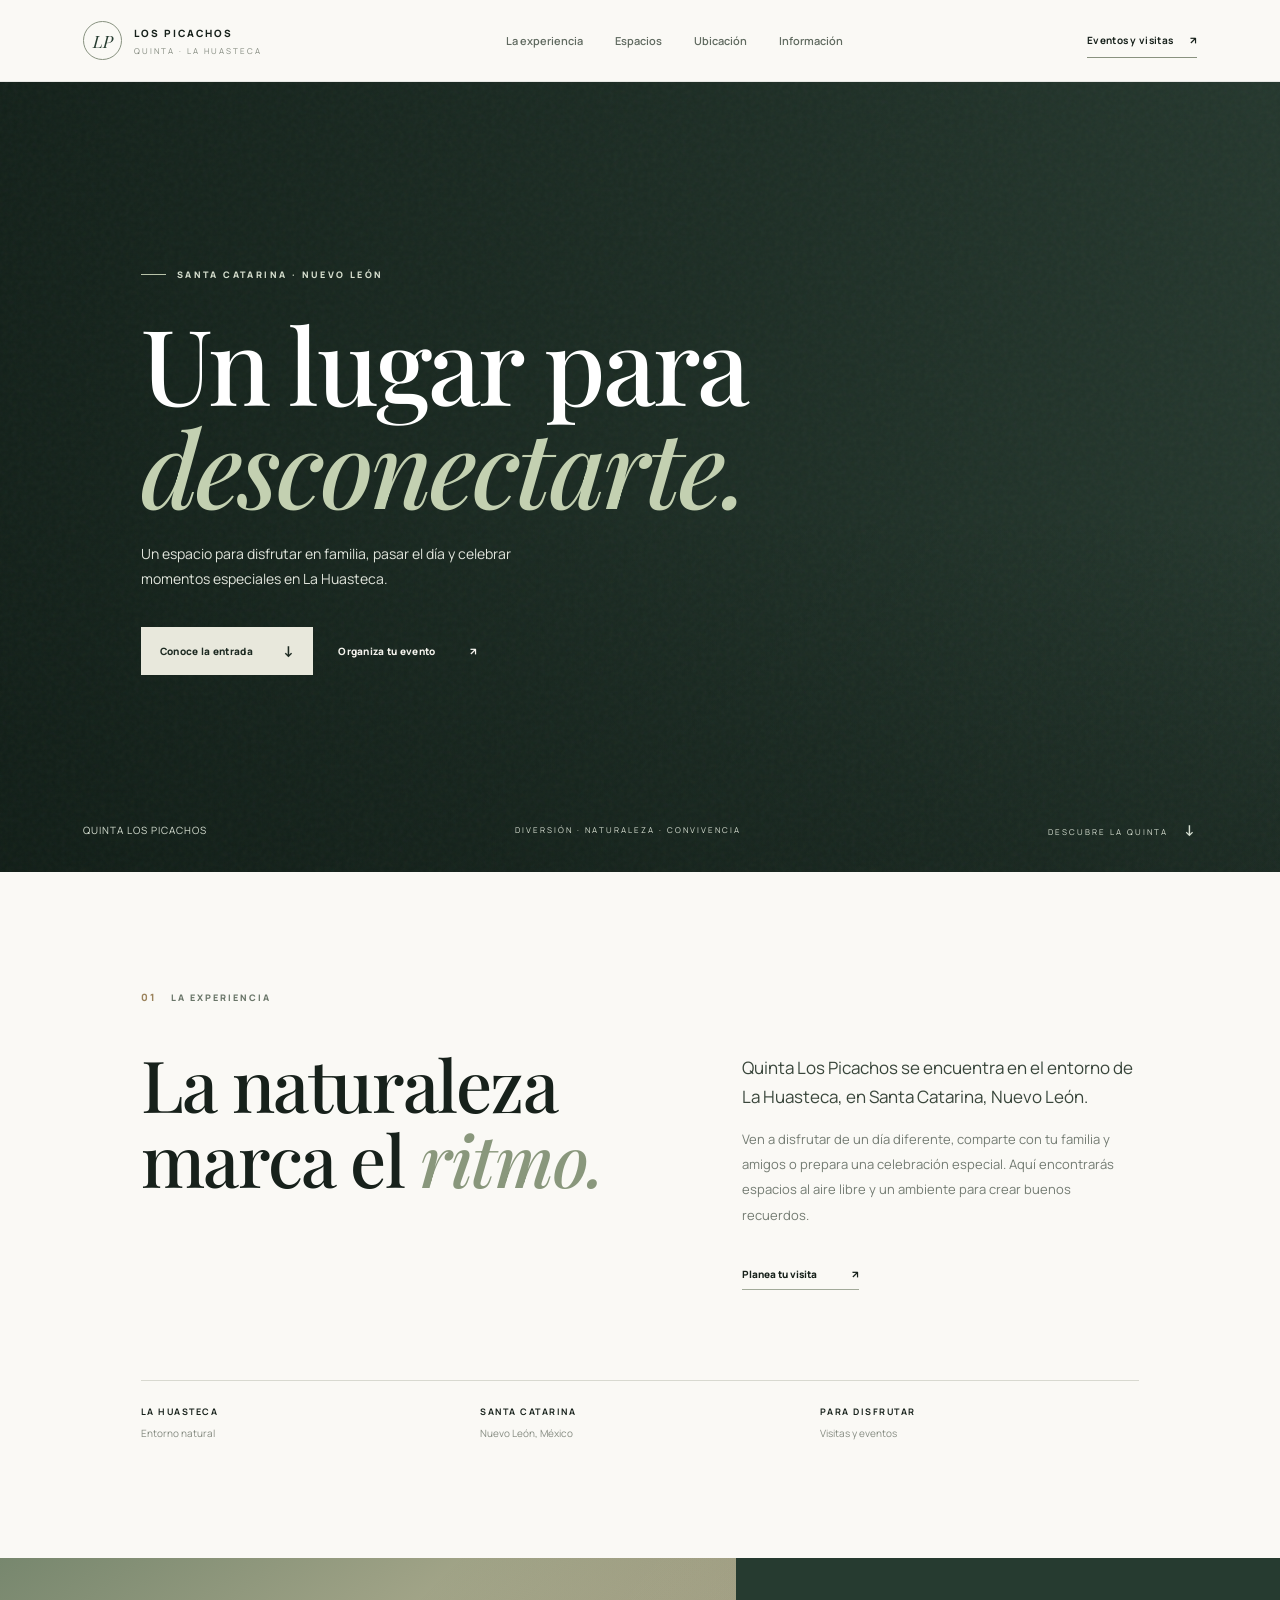
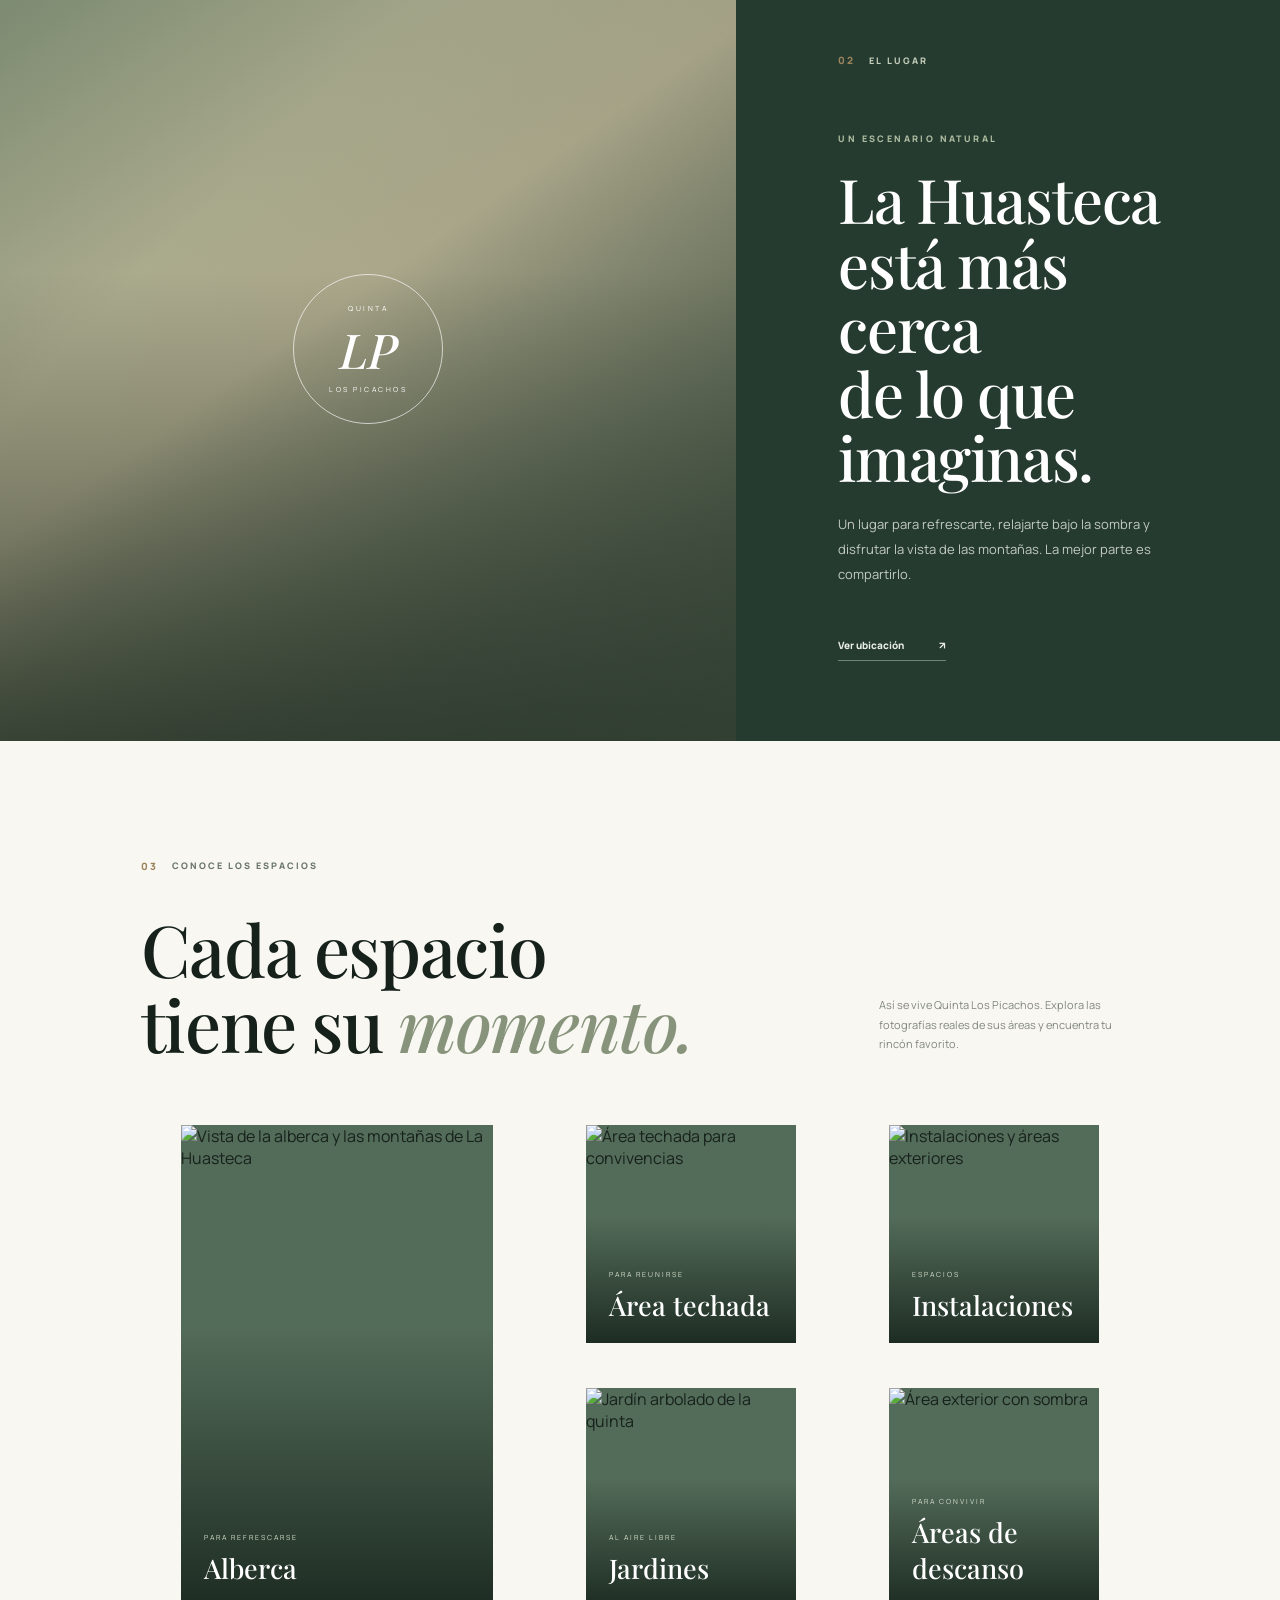
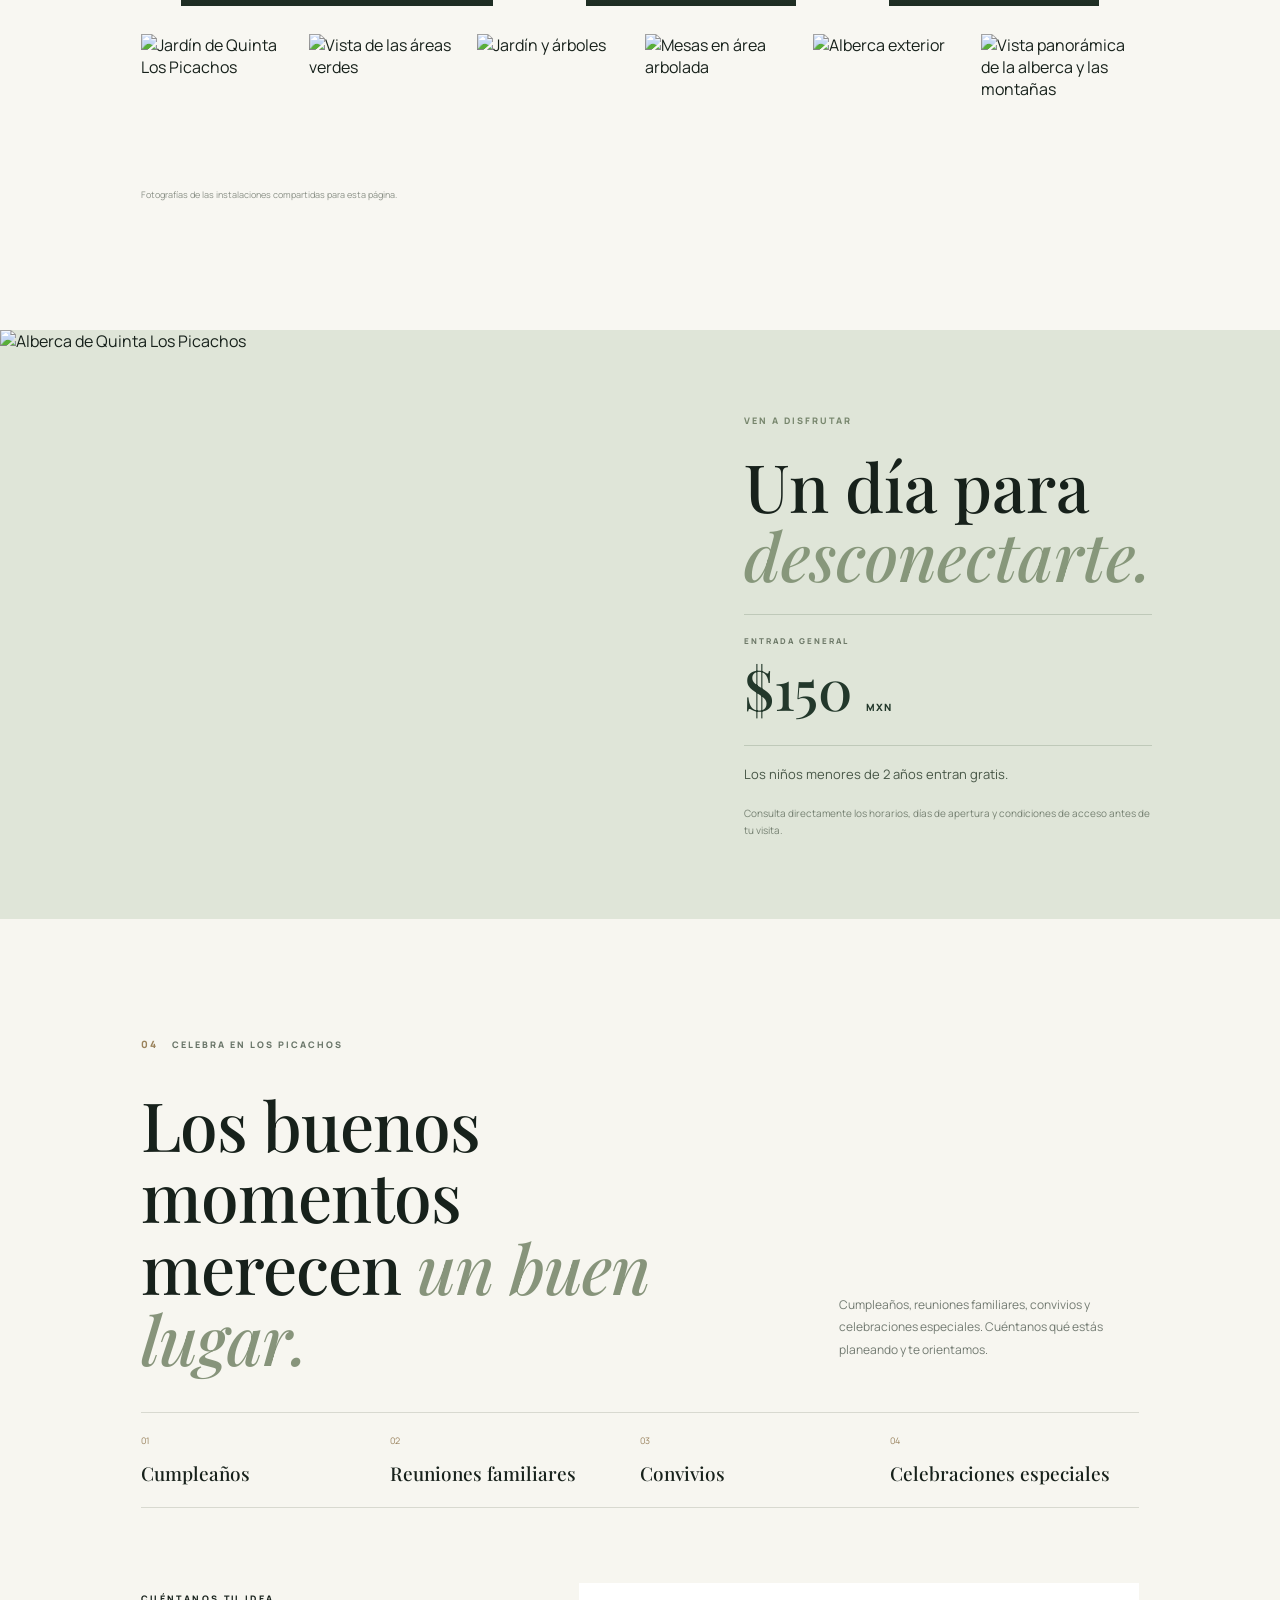
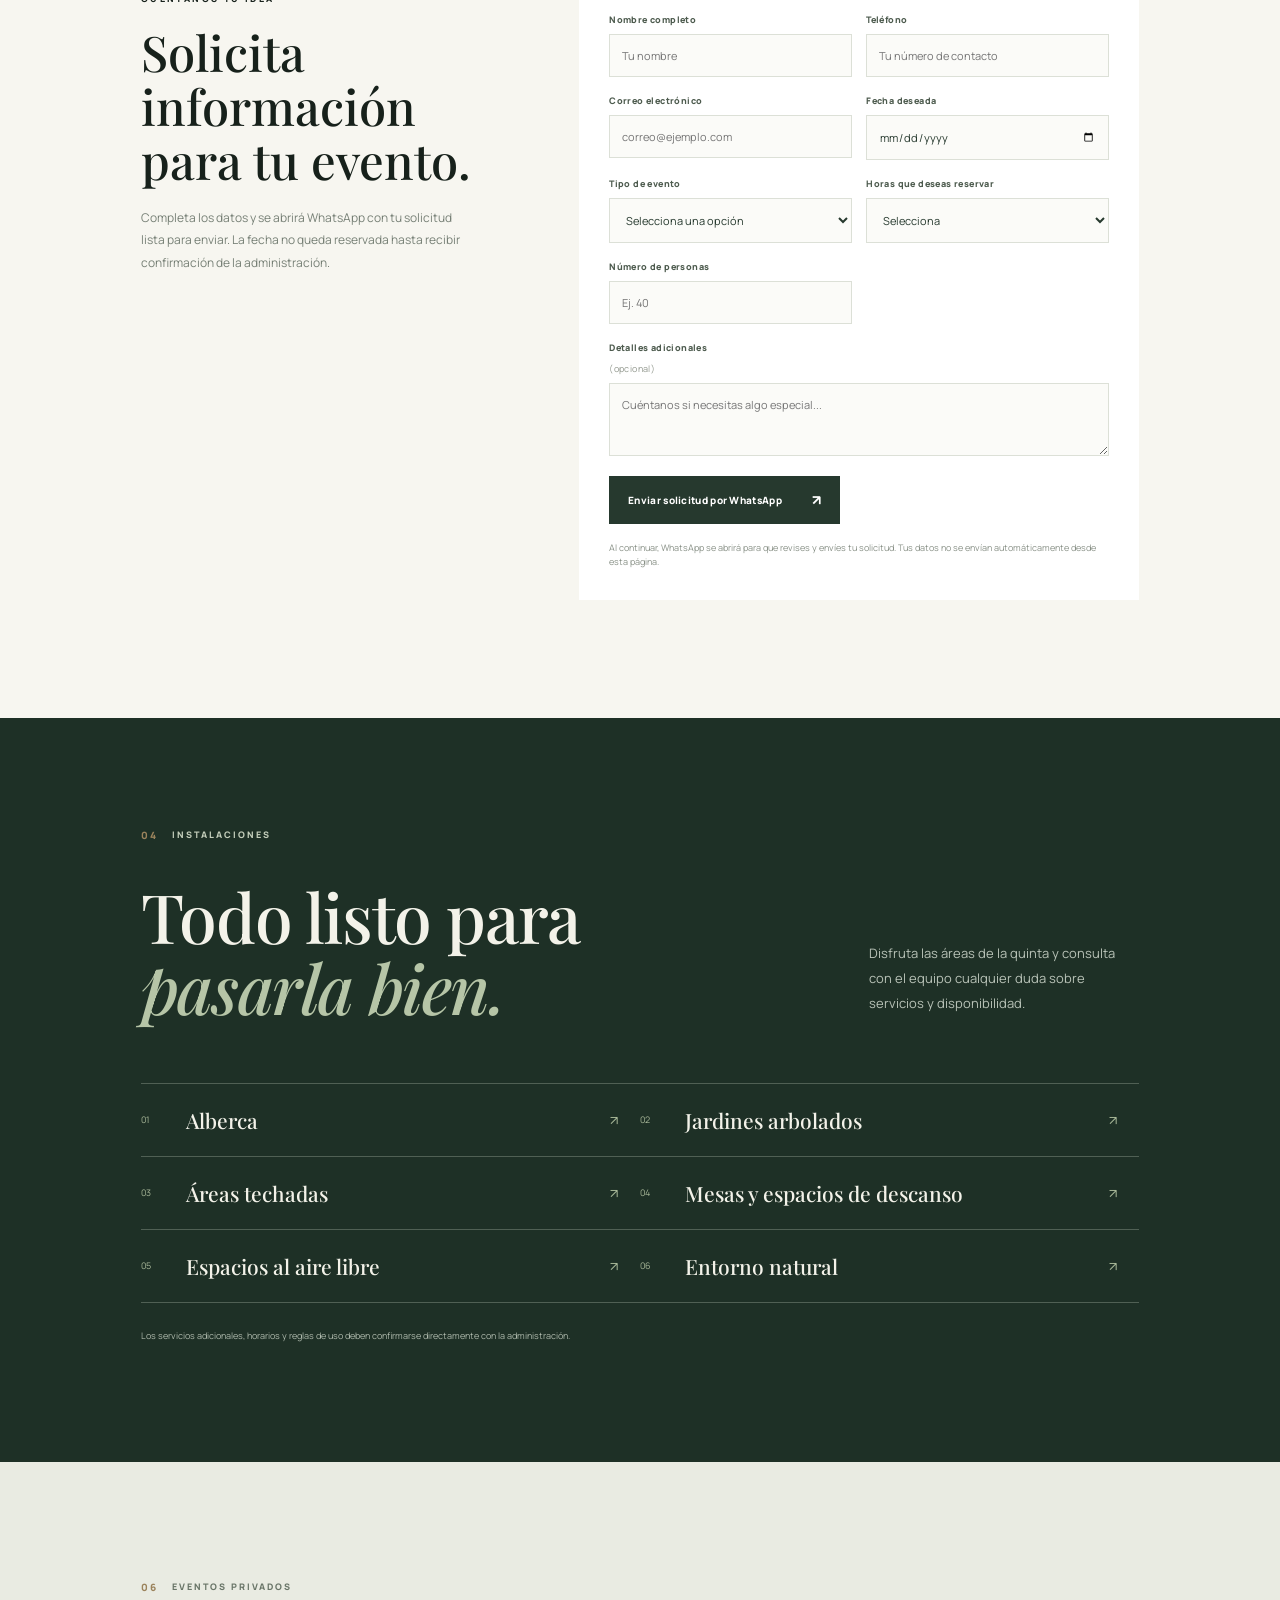
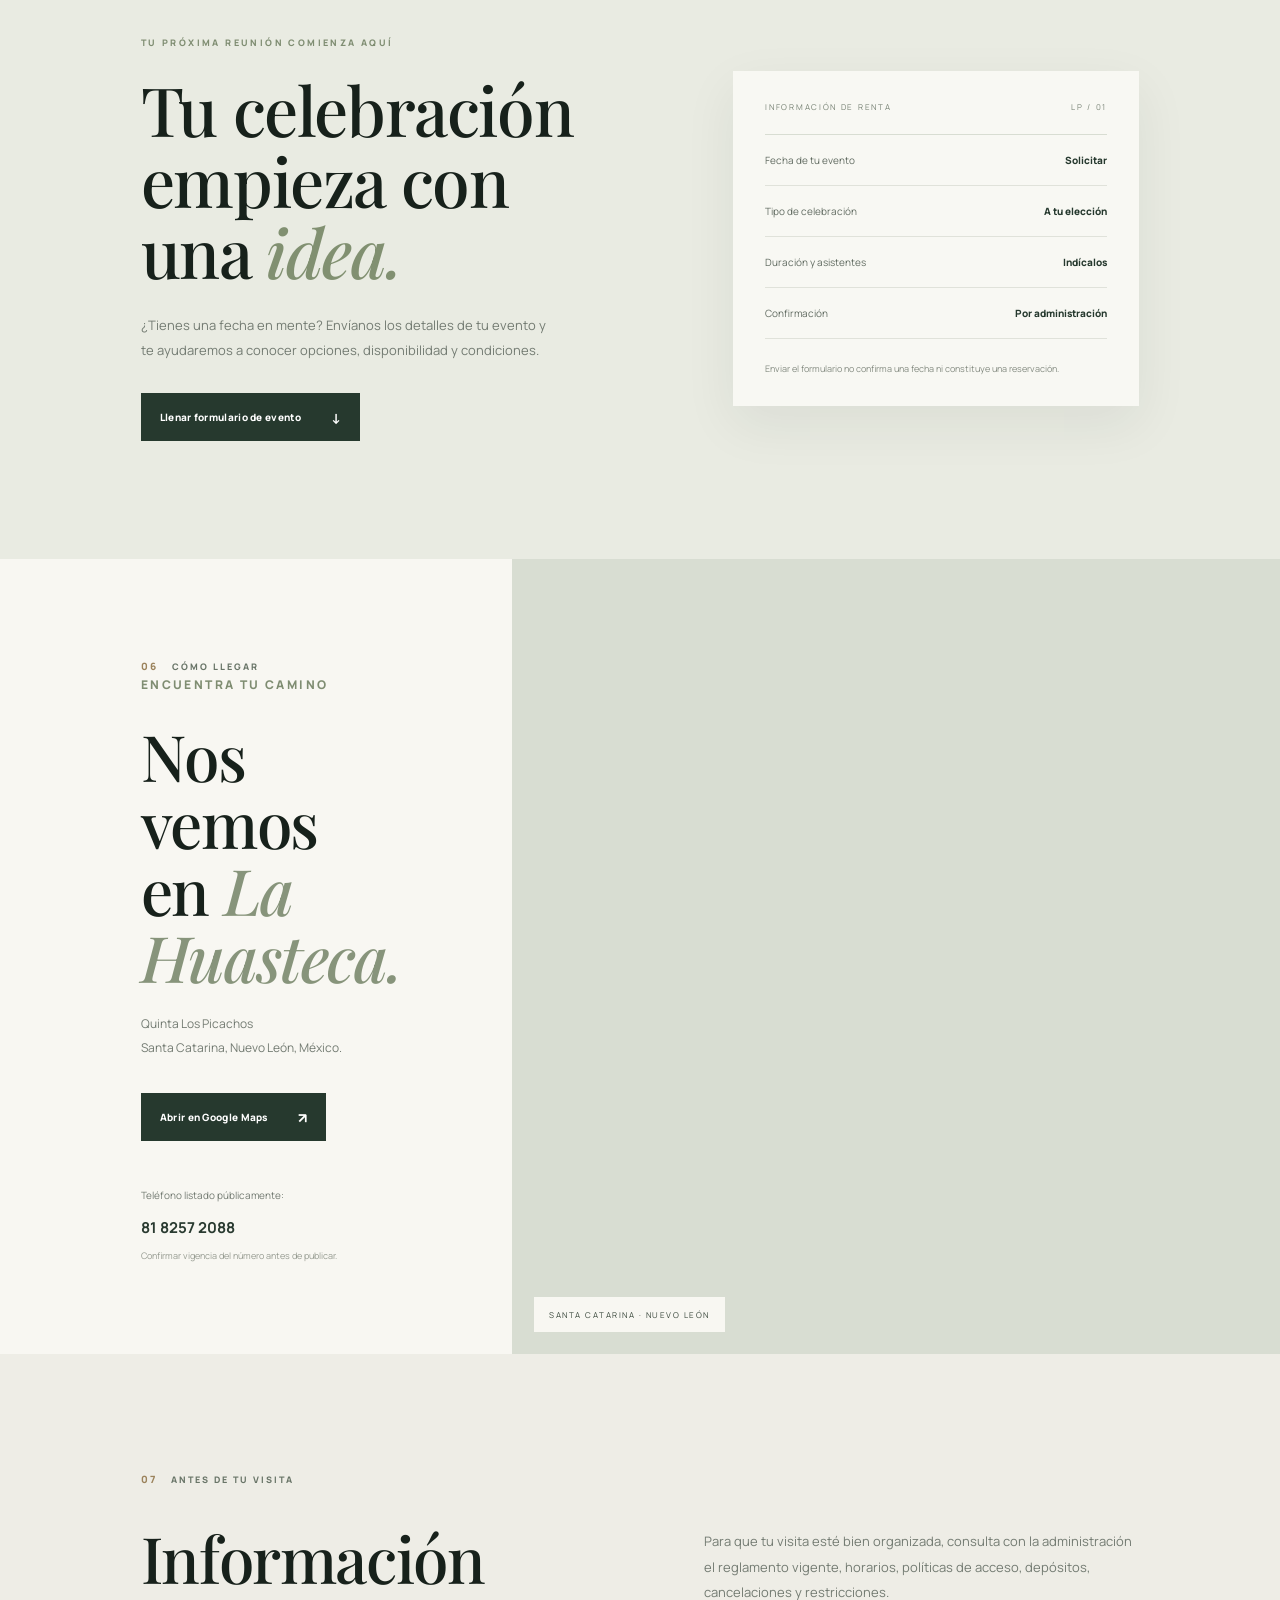
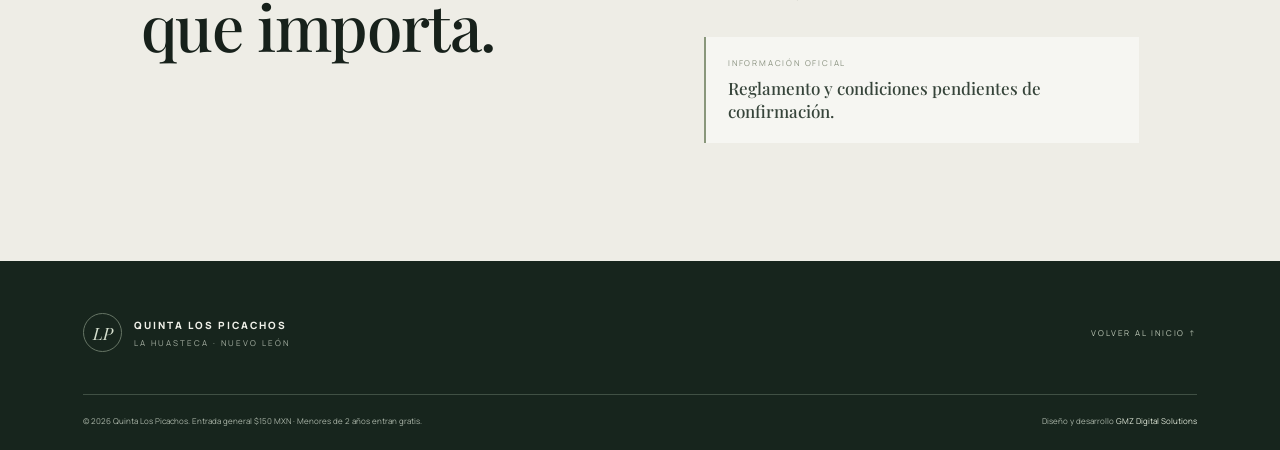
==== index.html @ 5c022802 "Ajusta instalaciones a fotografías reales" ====
<!DOCTYPE html>
<html lang="es">
<head>
  <meta charset="UTF-8">
  <meta name="viewport" content="width=device-width, initial-scale=1.0">
  <meta name="theme-color" content="#101713">
  <meta name="description" content="Quinta Los Picachos, un espacio en el entorno de La Huasteca, Santa Catarina, Nuevo León. Conoce el lugar y solicita información para tu evento.">
  <title>Quinta Los Picachos | La Huasteca</title>
  <link rel="preconnect" href="https://fonts.googleapis.com">
  <link rel="preconnect" href="https://fonts.gstatic.com" crossorigin>
  <link href="https://fonts.googleapis.com/css2?family=DM+Sans:wght@400;500;600;700&family=Manrope:wght@400;500;600;700;800&family=Playfair+Display:ital,wght@0,500;0,600;1,500&display=swap" rel="stylesheet">
  <link rel="stylesheet" href="styles.css">
</head>
<body>
  <header class="site-header">
    <a class="brand" href="#inicio" aria-label="Quinta Los Picachos, inicio">
      <span class="brand-symbol">LP</span>
      <span class="brand-copy"><strong>LOS PICACHOS</strong><small>QUINTA · LA HUASTECA</small></span>
    </a>
    <button class="menu-toggle" aria-label="Abrir menú" aria-expanded="false"><span></span><span></span></button>
    <nav class="main-nav" aria-label="Navegación principal">
      <a href="#experiencia">La experiencia</a>
      <a href="#espacios">Espacios</a>
      <a href="#ubicacion">Ubicación</a>
      <a href="#informacion">Información</a>
    </nav>
    <a class="header-cta" href="#eventos">Eventos y visitas <span>↗</span></a>
  </header>

  <main>
    <section class="hero" id="inicio">
      <div class="hero-backdrop" aria-hidden="true"></div>
      <div class="hero-grain" aria-hidden="true"></div>
      <div class="hero-content">
        <p class="eyebrow"><span></span> SANTA CATARINA · NUEVO LEÓN</p>
        <h1>Un lugar para<br><em>desconectarte.</em></h1>
        <p class="hero-description">Un espacio para disfrutar en familia, pasar el día y celebrar momentos especiales en La Huasteca.</p>
        <div class="hero-actions">
          <a class="button button-primary" href="#entrada">Conoce la entrada <span>↓</span></a>
          <a class="button button-quiet" href="#eventos">Organiza tu evento <span>↗</span></a>
        </div>
      </div>
      <div class="hero-bottom">
        <span class="hero-index">QUINTA LOS PICACHOS</span>
        <span class="hero-caption">DIVERSIÓN · NATURALEZA · CONVIVENCIA</span>
        <a href="#experiencia" class="scroll-indicator">DESCUBRE LA QUINTA <b>↓</b></a>
      </div>
      
    </section>

    <section class="intro section-wrap" id="experiencia">
      <div class="section-label"><span>01</span> LA EXPERIENCIA</div>
      <div class="intro-layout">
        <h2>La naturaleza<br>marca el <em>ritmo.</em></h2>
        <div class="intro-copy">
          <p class="lead">Quinta Los Picachos se encuentra en el entorno de La Huasteca, en Santa Catarina, Nuevo León.</p>
          <p>Ven a disfrutar de un día diferente, comparte con tu familia y amigos o prepara una celebración especial. Aquí encontrarás espacios al aire libre y un ambiente para crear buenos recuerdos.</p>
          <a class="underlined-link" href="#reservar">Planea tu visita <span>↗</span></a>
        </div>
      </div>
      <div class="intro-stats">
        <div><strong>LA HUASTECA</strong><span>Entorno natural</span></div>
        <div><strong>SANTA CATARINA</strong><span>Nuevo León, México</span></div>
        <div><strong>PARA DISFRUTAR</strong><span>Visitas y eventos</span></div>
      </div>
    </section>

    <section class="landscape-section">
      <div class="landscape-visual">
        
        <div class="landscape-stamp"><span>QUINTA</span><strong>LP</strong><span>LOS PICACHOS</span></div>
        
      </div>
      <div class="landscape-copy">
        <div class="section-label light"><span>02</span> EL LUGAR</div>
        <p class="overline">UN ESCENARIO NATURAL</p>
        <h2>La Huasteca<br>está más cerca<br>de lo que imaginas.</h2>
        <p>Un lugar para refrescarte, relajarte bajo la sombra y disfrutar la vista de las montañas. La mejor parte es compartirlo.</p>
        <a class="text-link-light" href="#ubicacion">Ver ubicación <span>↗</span></a>
      </div>
    </section>

    <section class="spaces section-wrap" id="espacios">
      <div class="section-label"><span>03</span> CONOCE LOS ESPACIOS</div>
      <div class="section-heading">
        <h2>Cada espacio<br>tiene su <em>momento.</em></h2>
        <p>Así se vive Quinta Los Picachos. Explora las fotografías reales de sus áreas y encuentra tu rincón favorito.</p>
      </div>
      <div class="gallery-grid">
        <figure class="gallery-item gallery-large"><img src="assets/galeria-10.webp" alt="Vista de la alberca y las montañas de La Huasteca" loading="lazy"><figcaption class="gallery-caption"><span>PARA REFRESCARSE</span><h3>Alberca</h3></figcaption></figure>
        <figure class="gallery-item"><img src="assets/galeria-06.webp" alt="Área techada para convivencias" loading="lazy"><figcaption class="gallery-caption"><span>PARA REUNIRSE</span><h3>Área techada</h3></figcaption></figure>
        <figure class="gallery-item"><img src="assets/galeria-07.webp" alt="Instalaciones y áreas exteriores" loading="lazy"><figcaption class="gallery-caption"><span>ESPACIOS</span><h3>Instalaciones</h3></figcaption></figure>
        <figure class="gallery-item"><img src="assets/galeria-03.webp" alt="Jardín arbolado de la quinta" loading="lazy"><figcaption class="gallery-caption"><span>AL AIRE LIBRE</span><h3>Jardines</h3></figcaption></figure>
        <figure class="gallery-item"><img src="assets/galeria-08.webp" alt="Área exterior con sombra" loading="lazy"><figcaption class="gallery-caption"><span>PARA CONVIVIR</span><h3>Áreas de descanso</h3></figcaption></figure>
      </div>
      <div class="gallery-more">
        <img src="assets/galeria-01.webp" alt="Jardín de Quinta Los Picachos" loading="lazy">
        <img src="assets/galeria-02.webp" alt="Vista de las áreas verdes" loading="lazy">
        <img src="assets/galeria-04.webp" alt="Jardín y árboles" loading="lazy">
        <img src="assets/galeria-05.webp" alt="Mesas en área arbolada" loading="lazy">
        <img src="assets/galeria-09.webp" alt="Alberca exterior" loading="lazy">
        <img src="assets/galeria-11.webp" alt="Vista panorámica de la alberca y las montañas" loading="lazy">
      </div>
      <p class="gallery-footnote">Fotografías de las instalaciones compartidas para esta página.</p>
    </section>

    <section class="entry-section" id="entrada">
      <div class="entry-photo"><img src="assets/galeria-09.webp" alt="Alberca de Quinta Los Picachos" loading="lazy"></div>
      <div class="entry-copy">
        <p class="overline">VEN A DISFRUTAR</p>
        <h2>Un día para<br><em>desconectarte.</em></h2>
        <div class="entry-price"><span>ENTRADA GENERAL</span><strong>$150 <small>MXN</small></strong></div>
        <p>Los niños menores de 2 años entran gratis.</p>
        <p class="entry-note">Consulta directamente los horarios, días de apertura y condiciones de acceso antes de tu visita.</p>
      </div>
    </section>

    <section class="events-section section-wrap" id="eventos">
      <div class="section-label"><span>04</span> CELEBRA EN LOS PICACHOS</div>
      <div class="events-heading"><h2>Los buenos momentos<br>merecen <em>un buen lugar.</em></h2><p>Cumpleaños, reuniones familiares, convivios y celebraciones especiales. Cuéntanos qué estás planeando y te orientamos.</p></div>
      <div class="event-types">
        <div><span>01</span><strong>Cumpleaños</strong></div><div><span>02</span><strong>Reuniones familiares</strong></div><div><span>03</span><strong>Convivios</strong></div><div><span>04</span><strong>Celebraciones especiales</strong></div>
      </div>
      <div class="event-form-wrap">
        <div><p class="overline">CUÉNTANOS TU IDEA</p><h3>Solicita información<br>para tu evento.</h3><p>Completa los datos y se abrirá WhatsApp con tu solicitud lista para enviar. La fecha no queda reservada hasta recibir confirmación de la administración.</p></div>
        <form id="event-form" class="event-form">
          <label>Nombre completo<input name="nombre" type="text" autocomplete="name" required placeholder="Tu nombre"></label>
          <label>Teléfono<input name="telefono" type="tel" autocomplete="tel" required placeholder="Tu número de contacto"></label>
          <label>Correo electrónico<input name="correo" type="email" autocomplete="email" required placeholder="correo@ejemplo.com"></label>
          <label>Fecha deseada<input name="fecha" type="date" required></label>
          <label>Tipo de evento<select name="tipo" required><option value="">Selecciona una opción</option><option>Cumpleaños</option><option>Reunión familiar</option><option>Convivio</option><option>Celebración especial</option><option>Otro</option></select></label>
          <label>Horas que deseas reservar<select name="horas" required><option value="">Selecciona</option><option>2 horas</option><option>3 horas</option><option>4 horas</option><option>5 horas</option><option>6 horas</option><option>Más de 6 horas</option><option>Por definir</option></select></label>
          <label>Número de personas<input name="personas" type="number" min="1" max="1000" required placeholder="Ej. 40"></label>
          <label class="form-full">Detalles adicionales <span class="optional">(opcional)</span><textarea name="detalles" rows="3" placeholder="Cuéntanos si necesitas algo especial..."></textarea></label>
          <button class="button button-dark form-full" type="submit">Enviar solicitud por WhatsApp <span>↗</span></button>
          <p class="form-full form-privacy">Al continuar, WhatsApp se abrirá para que revises y envíes tu solicitud. Tus datos no se envían automáticamente desde esta página.</p>
        </form>
      </div>
    </section>

    <section class="amenities-section">
      <div class="amenities-inner">
        <div class="section-label light"><span>04</span> INSTALACIONES</div>
        <div class="amenities-heading"><h2>Todo listo para<br><em>pasarla bien.</em></h2><p>Disfruta las áreas de la quinta y consulta con el equipo cualquier duda sobre servicios y disponibilidad.</p></div>
        <div class="amenities-list">
          <div><span>01</span><strong>Alberca</strong><i>↗</i></div>
          <div><span>02</span><strong>Jardines arbolados</strong><i>↗</i></div>
          <div><span>03</span><strong>Áreas techadas</strong><i>↗</i></div>
          <div><span>04</span><strong>Mesas y espacios de descanso</strong><i>↗</i></div>
          <div><span>05</span><strong>Espacios al aire libre</strong><i>↗</i></div>
          <div><span>06</span><strong>Entorno natural</strong><i>↗</i></div>
        </div>
        <p class="fine-print">Los servicios adicionales, horarios y reglas de uso deben confirmarse directamente con la administración.</p>
      </div>
    </section>

    <section class="booking-section section-wrap" id="reservar">
      <div class="section-label"><span>06</span> EVENTOS PRIVADOS</div>
      <div class="booking-layout">
        <div><p class="overline">TU PRÓXIMA REUNIÓN COMIENZA AQUÍ</p><h2>Tu celebración<br>empieza con una <em>idea.</em></h2><p class="booking-copy">¿Tienes una fecha en mente? Envíanos los detalles de tu evento y te ayudaremos a conocer opciones, disponibilidad y condiciones.</p><a class="button button-dark" href="#eventos">Llenar formulario de evento <span>↓</span></a></div>
        <div class="booking-card">
          <div class="booking-card-top"><span>INFORMACIÓN DE RENTA</span><span>LP / 01</span></div>
          <div class="booking-row"><span>Fecha de tu evento</span><strong>Solicitar</strong></div>
          <div class="booking-row"><span>Tipo de celebración</span><strong>A tu elección</strong></div>
          <div class="booking-row"><span>Duración y asistentes</span><strong>Indícalos</strong></div>
          <div class="booking-row"><span>Confirmación</span><strong>Por administración</strong></div>
          <p>Enviar el formulario no confirma una fecha ni constituye una reservación.</p>
        </div>
      </div>
    </section>

    <section class="location-section" id="ubicacion">
      <div class="location-copy">
        <div class="section-label"><span>06</span> CÓMO LLEGAR</div>
        <p class="overline">ENCUENTRA TU CAMINO</p>
        <h2>Nos vemos<br>en <em>La Huasteca.</em></h2>
        <p>Quinta Los Picachos<br>Santa Catarina, Nuevo León, México.</p>
        <a class="button button-dark" href="https://www.google.com/maps/search/?api=1&query=Quinta+Los+Picachos+La+Huasteca+Santa+Catarina+Nuevo+Leon" target="_blank" rel="noopener">Abrir en Google Maps <span>↗</span></a>
        <p class="location-contact">Teléfono listado públicamente: <strong>81 8257 2088</strong><small>Confirmar vigencia del número antes de publicar.</small></p>
      </div>
      <div class="map-panel"><iframe title="Mapa de Quinta Los Picachos en La Huasteca" src="https://www.google.com/maps?q=Quinta%20Los%20Picachos%2C%20La%20Huasteca%2C%20Santa%20Catarina%2C%20Nuevo%20Le%C3%B3n&output=embed" loading="lazy" referrerpolicy="no-referrer-when-downgrade"></iframe><span class="map-tag">SANTA CATARINA · NUEVO LEÓN</span></div>
    </section>

    <section class="info-section section-wrap" id="informacion">
      <div class="section-label"><span>07</span> ANTES DE TU VISITA</div>
      <div class="info-layout"><h2>Información<br>que importa.</h2><div><p>Para que tu visita esté bien organizada, consulta con la administración el reglamento vigente, horarios, políticas de acceso, depósitos, cancelaciones y restricciones.</p><div class="info-notice"><span>INFORMACIÓN OFICIAL</span><strong>Reglamento y condiciones pendientes de confirmación.</strong></div></div></div>
    </section>
  </main>

  <footer class="site-footer">
    <div class="footer-top"><a class="footer-brand" href="#inicio"><span class="brand-symbol">LP</span><span><strong>QUINTA LOS PICACHOS</strong><small>LA HUASTECA · NUEVO LEÓN</small></span></a><a href="#inicio" class="back-top">VOLVER AL INICIO ↑</a></div>
    <div class="footer-bottom"><span>© <span id="year"></span> Quinta Los Picachos. Entrada general $150 MXN · Menores de 2 años entran gratis.</span><span>Diseño y desarrollo <a href="https://gamezun.github.io/Gamez.web/" target="_blank" rel="noopener">GMZ Digital Solutions</a></span></div>
  </footer>
  <script src="script.js"></script>
</body>
</html>
---- styles.css ----
:root{--ink:#17211b;--forest:#263b30;--moss:#8b9a79;--cream:#f2f0e8;--paper:#faf9f5;--muted:#788078;--line:#d8d9d0;--serif:"Playfair Display",Georgia,serif;--sans:"Manrope","DM Sans",sans-serif}
*{box-sizing:border-box}
html{scroll-behavior:smooth;scroll-padding-top:86px}
body{margin:0;background:var(--paper);color:var(--ink);font-family:var(--sans);-webkit-font-smoothing:antialiased}
a{color:inherit;text-decoration:none}
button{font:inherit}
.site-header{height:82px;padding:0 6.5vw;display:flex;align-items:center;justify-content:space-between;background:rgba(250,249,245,.96);position:sticky;top:0;z-index:30;border-bottom:1px solid rgba(23,33,27,.08);backdrop-filter:blur(14px)}
.brand,.footer-brand{display:flex;align-items:center;gap:12px}
.brand-symbol{width:39px;height:39px;border:1px solid #87917f;border-radius:50%;display:grid;place-items:center;color:var(--forest);font:italic 17px var(--serif)}
.brand-copy strong,.footer-brand strong{display:block;font-size:10px;letter-spacing:2px;font-weight:800}
.brand-copy small,.footer-brand small{display:block;margin-top:5px;font-size:8px;letter-spacing:2px;color:#81887d}
.main-nav{display:flex;gap:32px;color:#606a60;font-size:11px;font-weight:600}
.main-nav a{transition:color .2s}.main-nav a:hover{color:#9a8057}
.header-cta{font-size:10px;font-weight:700;letter-spacing:.3px;border-bottom:1px solid #89927f;padding:10px 0}
.header-cta span{padding-left:14px}
.menu-toggle{display:none}
.hero{min-height:min(790px,calc(100vh - 82px));height:740px;max-height:850px;position:relative;overflow:hidden;background:#26392f;color:#fff;display:flex;align-items:center;padding:0 11vw}
.hero-backdrop{position:absolute;inset:0;overflow:hidden;background:radial-gradient(ellipse at 72% 24%,rgba(196,181,140,.42),transparent 28%),linear-gradient(115deg,#17261f 0%,#31473b 48%,#87917a 100%)}
.hero-backdrop:after{content:"";position:absolute;inset:0;background:linear-gradient(90deg,rgba(13,25,19,.72),rgba(13,25,19,.12) 75%),linear-gradient(0deg,rgba(12,22,17,.48),transparent 40%)}
.mountain{position:absolute;bottom:-2%;width:110%;height:66%;left:-5%;clip-path:polygon(0 65%,12% 42%,20% 55%,33% 13%,42% 47%,54% 24%,63% 58%,77% 5%,88% 48%,100% 27%,100% 100%,0 100%);background:linear-gradient(145deg,#83917a,#3c5546 70%);opacity:.7}
.mountain-two{bottom:-8%;left:15%;height:55%;width:100%;background:linear-gradient(130deg,#b2b19a,#536a58 60%,#24392e);opacity:.65;transform:scaleX(-1)}
.sun-glow{position:absolute;right:16%;top:10%;width:240px;height:240px;border-radius:50%;background:rgba(217,199,155,.18);filter:blur(55px)}
.hero-grain{position:absolute;inset:0;opacity:.13;background-image:url("data:image/svg+xml,%3Csvg viewBox='0 0 180 180' xmlns='http://www.w3.org/2000/svg'%3E%3Cfilter id='n'%3E%3CfeTurbulence type='fractalNoise' baseFrequency='.9' numOctaves='3' stitchTiles='stitch'/%3E%3C/filter%3E%3Crect width='100%25' height='100%25' filter='url(%23n)' opacity='.35'/%3E%3C/svg%3E");pointer-events:none}
.hero-content{position:relative;z-index:2;max-width:720px;margin-top:-20px}
.eyebrow,.overline{font-size:9px;letter-spacing:2.4px;font-weight:800}
.eyebrow{color:#d7dfcf;display:flex;align-items:center;gap:11px}.eyebrow span{width:25px;height:1px;background:#b8c3a9}
.hero h1{font:500 clamp(58px,8.2vw,112px)/.98 var(--serif);letter-spacing:-2.8px;margin:30px 0 24px}
.hero h1 em,.section-heading h2 em,.intro h2 em,.booking-layout h2 em,.location-copy h2 em{font-weight:500;color:#c3d0b1}
.hero-description{font-size:14px;line-height:1.8;color:#e1e5dc;max-width:390px}
.hero-actions{display:flex;align-items:center;gap:25px;margin-top:35px}
.button{min-height:48px;display:inline-flex;align-items:center;justify-content:space-between;gap:30px;padding:0 19px;font-size:10px;font-weight:800;letter-spacing:.3px;transition:transform .2s,background .2s}
.button:hover{transform:translateY(-2px)}
.button-primary{background:#e8e8dc;color:#1d2a22}.button-primary span{font-size:15px}
.button-quiet{padding-left:0;color:#f4f3ed}.button-quiet span{padding-left:4px}
.hero-bottom{position:absolute;z-index:2;left:6.5vw;right:6.5vw;bottom:32px;display:flex;align-items:center;justify-content:space-between;color:#d7dfd2}
.hero-index{font-size:10px;letter-spacing:1px}.hero-index i{font-style:normal;color:#8d9c8a;padding:0 7px}
.hero-caption,.scroll-indicator{font-size:8px;letter-spacing:2px}.scroll-indicator b{font-size:15px;margin-left:12px}
.hero-image-note{position:absolute;z-index:2;right:6.5vw;top:30px;font-size:8px;letter-spacing:1.3px;color:rgba(255,255,255,.6);text-transform:uppercase}
.section-wrap{padding:118px 11vw}
.section-label{display:flex;align-items:center;gap:14px;font-size:9px;font-weight:800;letter-spacing:2px;color:#697568}
.section-label span{color:#9b835c;font-size:10px}
.intro-layout{display:grid;grid-template-columns:1.1fr .9fr;gap:9vw;margin-top:42px}
.intro h2,.section-heading h2,.landscape-copy h2,.amenities-heading h2,.booking-layout h2,.location-copy h2,.info-layout h2{font:500 clamp(42px,5.6vw,72px)/1.05 var(--serif);letter-spacing:-1.4px;margin:0}
.intro h2 em{color:#89977c}
.intro-copy{max-width:450px;padding-top:8px}.intro-copy p,.landscape-copy>p:not(.overline),.amenities-heading>p,.booking-copy,.location-copy>p,.info-layout>div>p{font-size:13px;line-height:1.95;color:#737b72}
.intro-copy .lead{font-size:17px;line-height:1.7;color:#39463b;margin:0 0 15px}
.underlined-link,.text-link-light{display:inline-flex;gap:35px;border-bottom:1px solid #a2aa9a;padding:12px 0 8px;margin-top:14px;font-size:10px;font-weight:800}
.intro-stats{display:grid;grid-template-columns:repeat(3,1fr);margin-top:90px;border-top:1px solid var(--line);padding-top:24px;gap:20px}
.intro-stats strong{display:block;font-size:9px;letter-spacing:1.5px}.intro-stats span{display:block;margin-top:8px;font-size:10px;color:#858b81}
.landscape-section{display:grid;grid-template-columns:1.15fr .85fr;min-height:600px;background:var(--forest);color:#fff}
.landscape-visual{position:relative;min-height:600px;overflow:hidden;background:linear-gradient(145deg,#77876e,#c0b99a 45%,#354c3e)}
.landscape-visual:before,.landscape-visual:after{content:"";position:absolute;inset:0}
.landscape-visual:before{background:linear-gradient(135deg,transparent 30%,rgba(22,40,29,.55)),linear-gradient(0deg,rgba(13,26,18,.65),transparent 60%)}
.landscape-visual:after{background:linear-gradient(130deg,transparent 45%,rgba(235,224,192,.12))}
.landscape-stamp{position:absolute;z-index:2;left:50%;top:50%;transform:translate(-50%,-50%);width:150px;height:150px;border:1px solid rgba(255,255,255,.65);border-radius:50%;display:flex;flex-direction:column;align-items:center;justify-content:center;color:#fff}
.landscape-stamp span{font-size:7px;letter-spacing:2.5px}.landscape-stamp strong{font:italic 48px var(--serif);font-weight:500;margin:4px 0}
.image-pending{position:absolute;z-index:2;bottom:25px;left:30px;font-size:8px;letter-spacing:1.7px;color:rgba(255,255,255,.72)}
.landscape-copy{padding:95px 8vw 80px;align-self:center}.section-label.light{color:#c4cebb}.landscape-copy .overline{margin-top:65px;color:#aebda1}
.landscape-copy h2{font-size:clamp(42px,4.8vw,65px);margin:22px 0}.landscape-copy>p:not(.overline){color:#c3ccc1;max-width:340px}.text-link-light{color:#e9eee5;border-color:#728474;margin-top:25px}
.spaces{background:#f8f7f2}
.section-heading{display:flex;align-items:end;justify-content:space-between;gap:40px;margin:38px 0 48px}
.section-heading h2 em{color:#87947b}
.section-heading>p{max-width:260px;margin:0 0 7px;font-size:11px;line-height:1.8;color:#81877e}
.gallery-grid{display:grid;grid-template-columns:1.35fr 1fr 1fr;grid-template-rows:250px 250px;gap:13px}
.gallery-item{position:relative;overflow:hidden;background:#536b59;min-height:210px}
.gallery-large{grid-row:span 2}
.photo-art{position:absolute;inset:0;transition:transform .6s}
.gallery-item:hover .photo-art{transform:scale(1.045)}
.art-water{background:radial-gradient(ellipse at 65% 55%,rgba(194,218,203,.65),transparent 28%),linear-gradient(145deg,#a6b6a3,#456b67 55%,#263f3a)}
.art-shade{background:linear-gradient(135deg,rgba(30,47,34,.1),rgba(27,44,34,.55)),linear-gradient(35deg,#7b8061,#d2c29b 50%,#596e51)}
.art-green{background:radial-gradient(ellipse at 35% 40%,#b9c69d,transparent 30%),linear-gradient(145deg,#9eac86,#405a43)}
.art-fire{background:radial-gradient(ellipse at 70% 70%,rgba(212,157,93,.7),transparent 24%),linear-gradient(145deg,#a89b7c,#5b604b 65%,#2f4034)}
.art-stone{background:linear-gradient(140deg,#a9a38d,#66705e 55%,#35493b)}
.gallery-item:after{content:"";position:absolute;inset:0;background:linear-gradient(0deg,rgba(13,25,18,.76),transparent 58%)}
.photo-number{position:absolute;z-index:2;right:20px;top:20px;color:rgba(255,255,255,.8);font-size:9px;letter-spacing:1px}
.gallery-caption{position:absolute;z-index:2;left:23px;bottom:20px;color:#fff}
.gallery-caption span{font-size:7px;letter-spacing:2px;color:#d4decb}.gallery-caption h3{font:500 27px var(--serif);margin:5px 0 0}
.gallery-footnote,.fine-print{font-size:9px;color:#8b9187;line-height:1.7;margin-top:18px}
.amenities-section{background:#1e3026;color:#f3f2e9;padding:110px 11vw}
.amenities-heading{display:flex;justify-content:space-between;align-items:end;gap:45px;margin:38px 0 60px}
.amenities-heading h2{font-size:clamp(42px,5.4vw,68px)}.amenities-heading h2 em{color:#b6c5a7}
.amenities-heading>p{max-width:270px;color:#b8c2b7;margin-bottom:6px}
.amenities-list{display:grid;grid-template-columns:1fr 1fr;border-top:1px solid #506054}
.amenities-list div{display:grid;grid-template-columns:45px 1fr 20px;align-items:center;padding:22px 10px 22px 0;border-bottom:1px solid #506054}
.amenities-list span{font-size:9px;color:#aab99a}.amenities-list strong{font:500 21px var(--serif)}.amenities-list i{font-style:normal;color:#aab99a;font-size:13px}
.fine-print{color:#aeb9ac;margin-top:25px}
.booking-section{background:#e9ebe2}
.booking-layout{display:grid;grid-template-columns:1fr .85fr;gap:9vw;margin-top:42px;align-items:center}
.booking-layout .overline,.location-copy .overline{color:#7f8d72;margin:0 0 25px}
.booking-layout h2{font-size:clamp(43px,5.3vw,68px)}.booking-layout h2 em{color:#819071}
.booking-copy{max-width:410px;margin:25px 0 10px}
.button-dark{background:#26392e;color:#fff;margin-top:20px}.button-dark span{font-size:14px}
.booking-card{background:#f8f8f3;padding:30px 32px;box-shadow:0 18px 50px rgba(35,48,38,.07)}
.booking-card-top{display:flex;justify-content:space-between;padding-bottom:22px;border-bottom:1px solid #d8ddd2;font-size:8px;letter-spacing:1.7px;color:#778274}
.booking-row{display:flex;justify-content:space-between;gap:15px;padding:18px 0;border-bottom:1px solid #e0e2da;font-size:10px;color:#626c62}
.booking-row strong{color:#26392e;font-weight:800}.booking-card>p{font-size:9px;line-height:1.7;color:#858c82;margin:22px 0 0}
.location-section{display:grid;grid-template-columns:.8fr 1.2fr;min-height:600px;background:#f8f7f2}
.location-copy{padding:100px 8vw 80px 11vw;align-self:center}
.location-copy h2{font-size:clamp(44px,5vw,67px);margin-bottom:22px}.location-copy h2 em{color:#87947b}
.location-copy>p{font-size:12px}.location-copy .button{margin-top:22px}
.location-contact{margin-top:45px!important;font-size:10px!important}.location-contact strong{display:block;color:#293a30;font-size:15px;margin-top:7px}.location-contact small{display:block;font-size:9px;color:#969b91;margin-top:5px}
.map-panel{position:relative;min-height:600px;background:#d8ddd2}.map-panel iframe{width:100%;height:100%;min-height:600px;border:0;filter:grayscale(.75) contrast(.95)}
.map-tag{position:absolute;bottom:22px;left:22px;padding:12px 15px;background:#f8f7f2;font-size:8px;letter-spacing:1.5px;color:#39473b}
.info-section{background:#eeede6}
.info-layout{display:grid;grid-template-columns:1fr 1fr;gap:10vw;margin-top:38px}
.info-layout h2{font-size:clamp(42px,5vw,65px)}
.info-layout>div>p{margin-top:5px;max-width:460px}
.info-notice{margin-top:32px;padding:20px 22px;border-left:2px solid #89977b;background:rgba(255,255,255,.45)}
.info-notice span{display:block;font-size:8px;letter-spacing:1.8px;color:#89917f;margin-bottom:9px}.info-notice strong{font:500 17px var(--serif);color:#36443a}
.site-footer{background:#17251d;color:#e8ece4;padding:52px 6.5vw 24px}
.footer-top,.footer-bottom{display:flex;justify-content:space-between;align-items:center;gap:20px}
.footer-brand .brand-symbol{color:#d5dfce;border-color:#667565}.footer-brand strong{color:#f0f1e9}.footer-brand small{color:#a6b0a3}
.back-top{font-size:8px;letter-spacing:1.8px;color:#bdc8b7}
.footer-bottom{border-top:1px solid #405044;margin-top:42px;padding-top:20px;font-size:8px;color:#aab5a8}
.footer-bottom a{color:#e0e8d9}
@media(max-width:900px){.site-header{padding:0 5vw}.main-nav{gap:17px}.hero{padding:0 8vw}.section-wrap{padding:95px 8vw}.landscape-section{grid-template-columns:1fr 1fr}.landscape-copy{padding:70px 6vw}.amenities-section{padding:90px 8vw}.location-copy{padding-left:8vw}.gallery-grid{grid-template-rows:220px 220px}}
@media(max-width:700px){html{scroll-padding-top:72px}.site-header{height:72px;padding:0 6vw}.brand-symbol{width:35px;height:35px}.main-nav{display:none;position:absolute;top:72px;left:0;right:0;background:#faf9f5;padding:25px 7vw 30px;flex-direction:column;gap:23px;border-bottom:1px solid var(--line)}.main-nav.open{display:flex}.header-cta{display:none}.menu-toggle{display:flex;width:38px;height:38px;flex-direction:column;justify-content:center;gap:6px;border:0;background:transparent;padding:7px}.menu-toggle span{height:1px;width:23px;background:#27382e}.hero{height:700px;min-height:calc(100svh - 72px);padding:0 7vw}.hero h1{font-size:clamp(57px,13vw,82px);letter-spacing:-1.8px}.hero-description{font-size:13px;max-width:320px}.hero-bottom{left:7vw;right:7vw;bottom:25px}.hero-caption{display:none}.hero-image-note{right:7vw;top:22px;font-size:7px}.hero-actions{gap:17px}.button{min-height:46px;padding:0 14px;gap:18px;font-size:9px}.button-quiet{padding-left:0}.section-wrap{padding:78px 7vw}.intro-layout,.booking-layout,.info-layout{grid-template-columns:1fr;gap:25px;margin-top:30px}.intro h2,.section-heading h2{font-size:clamp(43px,11vw,60px)}.intro-copy{padding-top:0}.intro-stats{margin-top:55px;grid-template-columns:1fr;gap:17px}.intro-stats>div{display:flex;justify-content:space-between;gap:15px}.intro-stats span{margin:0;text-align:right}.landscape-section{grid-template-columns:1fr}.landscape-visual{min-height:360px}.landscape-copy{padding:65px 7vw 75px}.landscape-copy .overline{margin-top:45px}.landscape-copy h2{font-size:52px}.section-heading{display:block;margin:30px 0 30px}.section-heading>p{margin-top:20px}.gallery-grid{grid-template-columns:1fr 1fr;grid-template-rows:230px 170px 170px;gap:9px}.gallery-large{grid-row:span 2}.gallery-caption{left:14px;bottom:14px}.gallery-caption h3{font-size:22px}.photo-number{top:14px;right:14px}.amenities-section{padding:78px 7vw}.amenities-heading{display:block;margin:30px 0 38px}.amenities-heading h2{font-size:47px}.amenities-heading>p{margin-top:20px}.amenities-list{grid-template-columns:1fr}.amenities-list div{padding:18px 5px 18px 0}.amenities-list strong{font-size:20px}.booking-card{padding:23px 20px}.booking-layout h2{font-size:49px}.location-section{grid-template-columns:1fr}.location-copy{padding:78px 7vw 60px}.location-copy h2{font-size:54px}.map-panel,.map-panel iframe{min-height:360px}.info-layout h2{font-size:52px}.footer-top{align-items:flex-start}.footer-bottom{align-items:flex-start;flex-direction:column;gap:10px}.site-footer{padding:42px 7vw 22px}}
@media(max-width:390px){.hero h1{font-size:53px}.hero-actions{gap:10px}.button{gap:12px;padding:0 11px}.button-quiet{padding-left:0}.gallery-grid{grid-template-rows:200px 150px 150px}.gallery-caption h3{font-size:19px}.booking-layout h2{font-size:44px}}
@media(prefers-reduced-motion:reduce){html{scroll-behavior:auto}*,*:before,*:after{transition:none!important}}


/* Fotografías reales y contenido de acceso público / eventos */
.hero-backdrop{
  background-image:linear-gradient(90deg,rgba(13,25,19,.78) 0%,rgba(13,25,19,.45) 48%,rgba(13,25,19,.08) 100%),linear-gradient(0deg,rgba(12,22,17,.42),transparent 45%),url("assets/hero.webp");
  background-size:cover;background-position:center 52%;
}
.hero-backdrop:after{display:none}
.mountain,.mountain-two,.sun-glow{display:none}
.gallery-item img{position:absolute;inset:0;width:100%;height:100%;object-fit:cover;transition:transform .6s}
.gallery-item:hover img{transform:scale(1.045)}
.gallery-item:after{pointer-events:none}
.gallery-caption{margin:0}
.gallery-more{display:grid;grid-template-columns:repeat(6,1fr);gap:10px;margin-top:12px}
.gallery-more img{display:block;width:100%;height:135px;object-fit:cover}
.entry-section{display:grid;grid-template-columns:1.05fr .95fr;background:#dfe5d8;min-height:520px}
.entry-photo{min-height:520px;overflow:hidden}
.entry-photo img{width:100%;height:100%;min-height:520px;object-fit:cover;display:block}
.entry-copy{padding:75px 10vw 70px 8vw;align-self:center}
.entry-copy .overline{color:#77866d;letter-spacing:2px}
.entry-copy h2{font:500 clamp(43px,5.2vw,68px)/1.04 var(--serif);margin:24px 0}
.entry-copy h2 em{color:#87977b;font-weight:500}
.entry-price{border-top:1px solid #bfc9b9;border-bottom:1px solid #bfc9b9;padding:20px 0;margin:25px 0 17px}
.entry-price span{display:block;font-size:8px;letter-spacing:2px;color:#6d7968;font-weight:800}
.entry-price strong{display:block;font:500 56px var(--serif);margin-top:4px;color:#23382b}
.entry-price small{font:800 10px var(--sans);letter-spacing:1px}
.entry-copy>p:not(.overline){font-size:13px;color:#485747;line-height:1.7}
.entry-copy .entry-note{font-size:10px!important;color:#778273!important;margin-top:20px}
.events-section{background:#f7f6f0}
.events-heading{display:flex;justify-content:space-between;align-items:end;gap:40px;margin:38px 0 38px}
.events-heading h2{font:500 clamp(42px,5.3vw,68px)/1.05 var(--serif);letter-spacing:-1px;margin:0}
.events-heading h2 em{color:#87947b;font-weight:500}
.events-heading>p{max-width:300px;font-size:12px;line-height:1.9;color:#737b72}
.event-types{display:grid;grid-template-columns:repeat(4,1fr);border-top:1px solid var(--line);border-bottom:1px solid var(--line);margin-bottom:75px}
.event-types div{padding:21px 12px 21px 0;display:flex;flex-direction:column;gap:13px}
.event-types span{font-size:9px;color:#9a835f}
.event-types strong{font:500 19px var(--serif)}
.event-form-wrap{display:grid;grid-template-columns:.75fr 1.25fr;gap:8vw;align-items:start}
.event-form-wrap>div h3{font:500 clamp(34px,4vw,49px)/1.1 var(--serif);margin:20px 0}
.event-form-wrap>div>p:last-child{font-size:12px;line-height:1.9;color:#778076;max-width:330px}
.event-form{display:grid;grid-template-columns:1fr 1fr;gap:17px 14px;background:#fff;padding:30px}
.event-form label{display:flex;flex-direction:column;gap:8px;font-size:9px;font-weight:800;letter-spacing:.4px;color:#4d5b4e}
.event-form input,.event-form select,.event-form textarea{width:100%;border:1px solid #dce0d7;border-radius:0;background:#fbfbf8;padding:13px 12px;font:400 11px var(--sans);color:#26392e;outline:none}
.event-form input:focus,.event-form select:focus,.event-form textarea:focus{border-color:#84957a}
.event-form textarea{resize:vertical}
.form-full{grid-column:1/-1}
.event-form .optional{font-weight:400;color:#92988e}
.event-form button{border:0;cursor:pointer;justify-self:start;margin-top:3px}
.form-privacy{font-size:9px;line-height:1.6;color:#899187;margin:0}
@media(max-width:900px){.gallery-more{grid-template-columns:repeat(3,1fr)}.entry-copy{padding:60px 6vw}.events-heading{display:block}.events-heading>p{margin-top:20px}.event-form-wrap{gap:35px}}
@media(max-width:700px){
  .gallery-more{grid-template-columns:repeat(2,1fr);gap:8px}.gallery-more img{height:145px}
  .entry-section{grid-template-columns:1fr}.entry-photo,.entry-photo img{min-height:300px;height:300px}
  .entry-copy{padding:65px 7vw}
  .event-types{grid-template-columns:1fr 1fr;margin-bottom:55px}
  .event-types div{border-bottom:1px solid var(--line)}
  .event-form-wrap{grid-template-columns:1fr;gap:20px}
  .event-form{grid-template-columns:1fr;padding:22px 17px}
  .event-form label,.form-full{grid-column:1}
  .event-form button{width:100%}
}
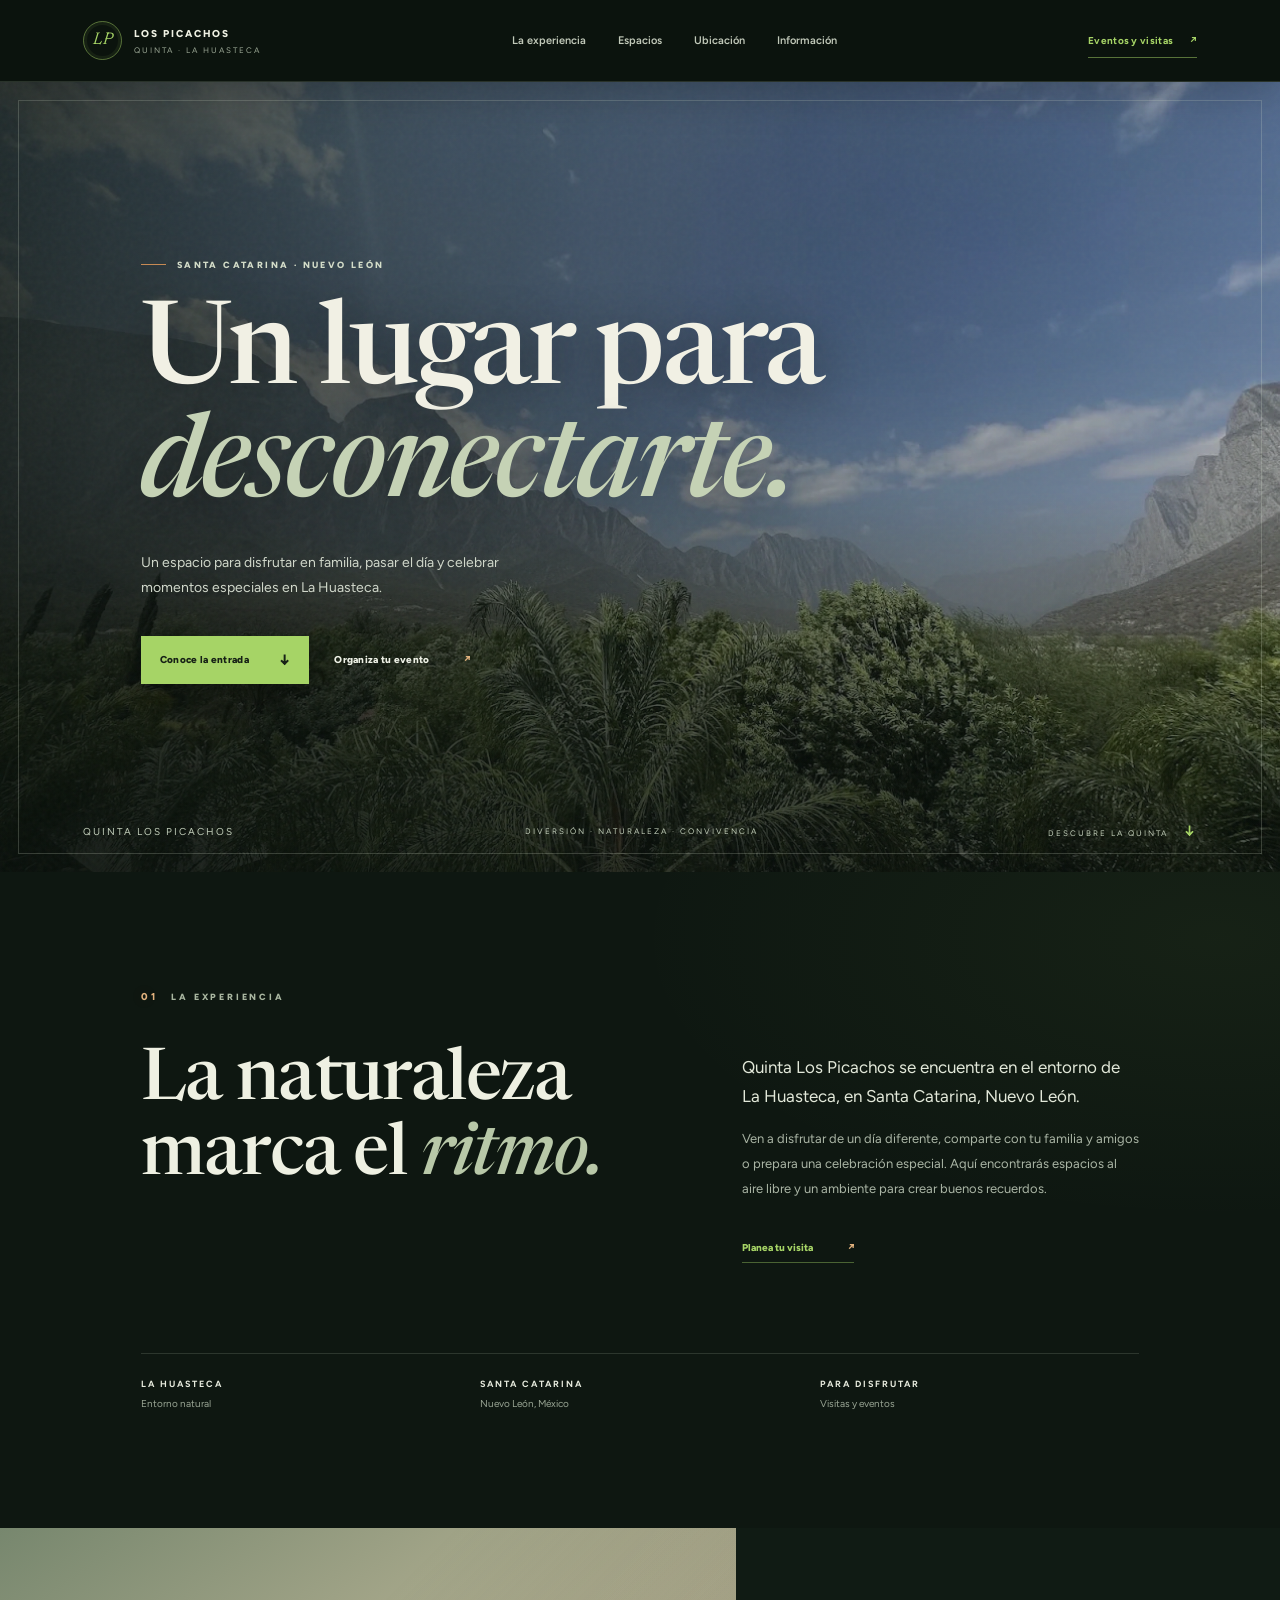
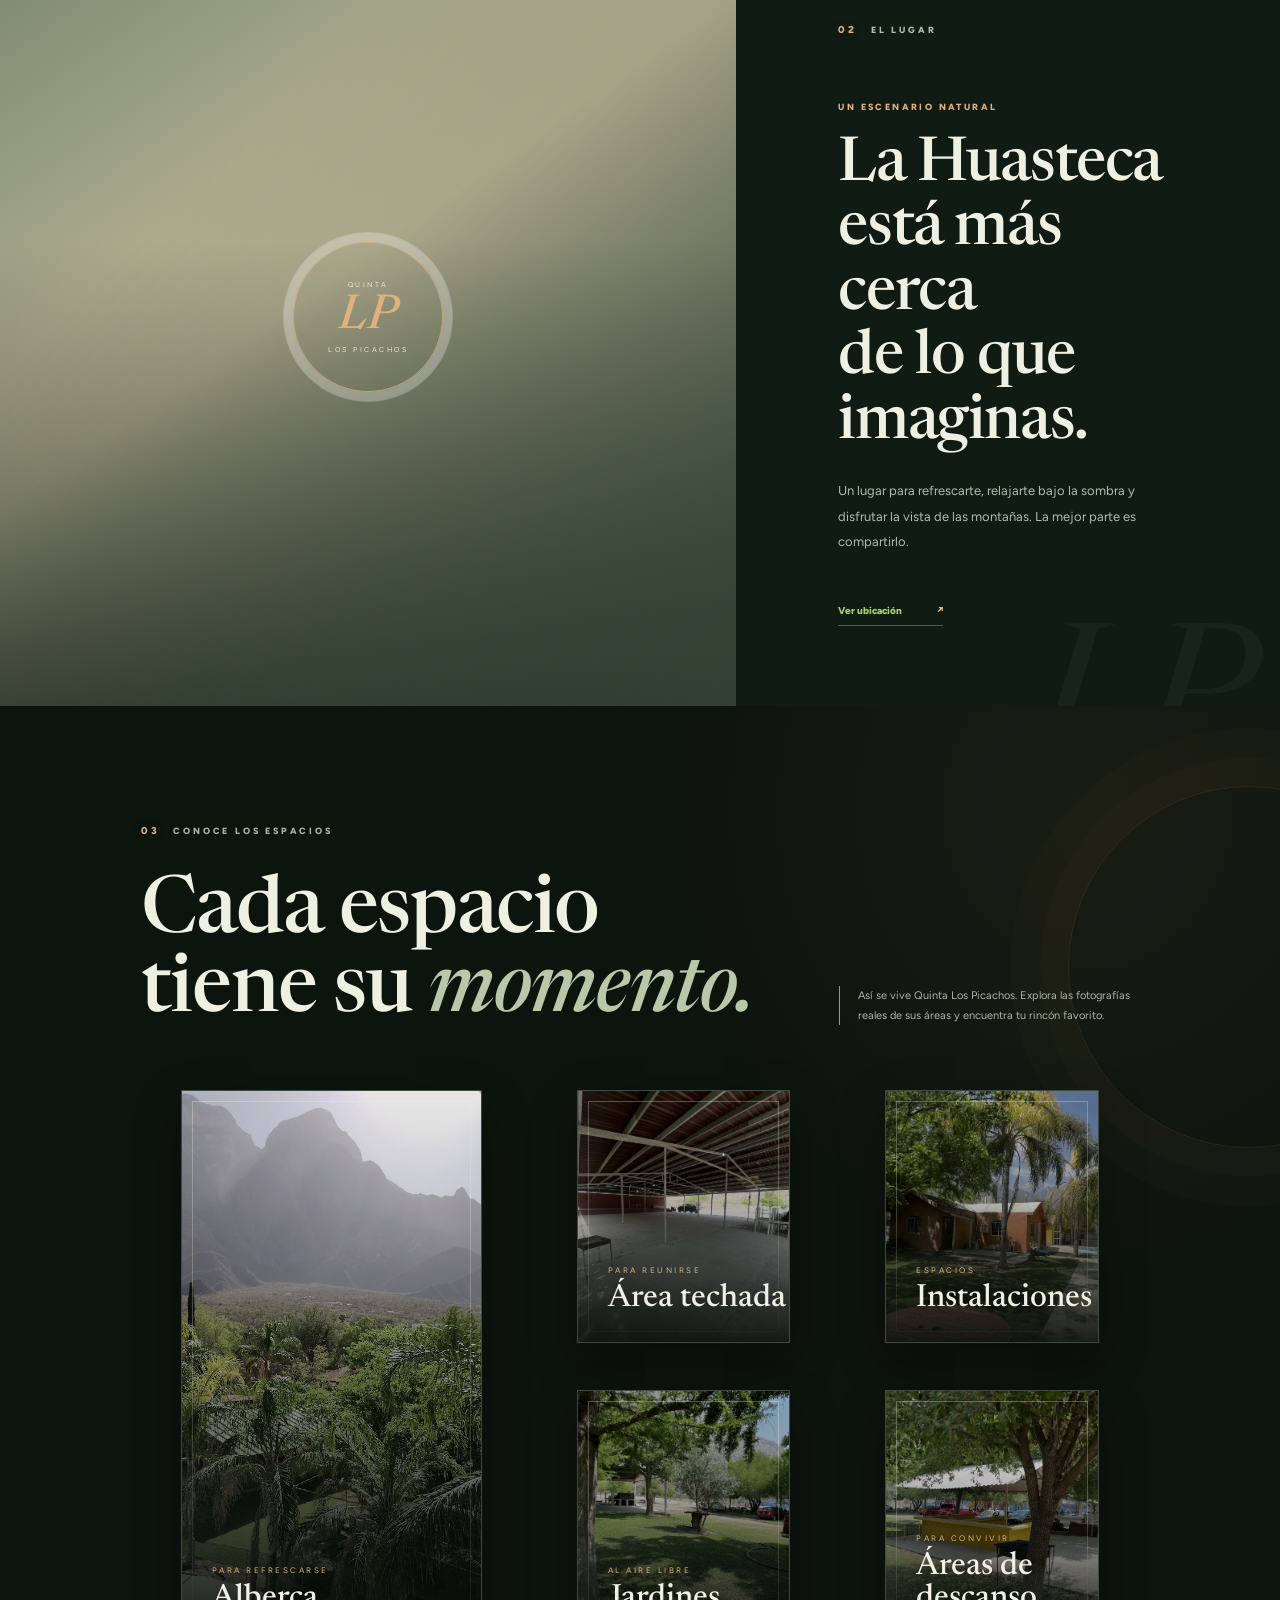
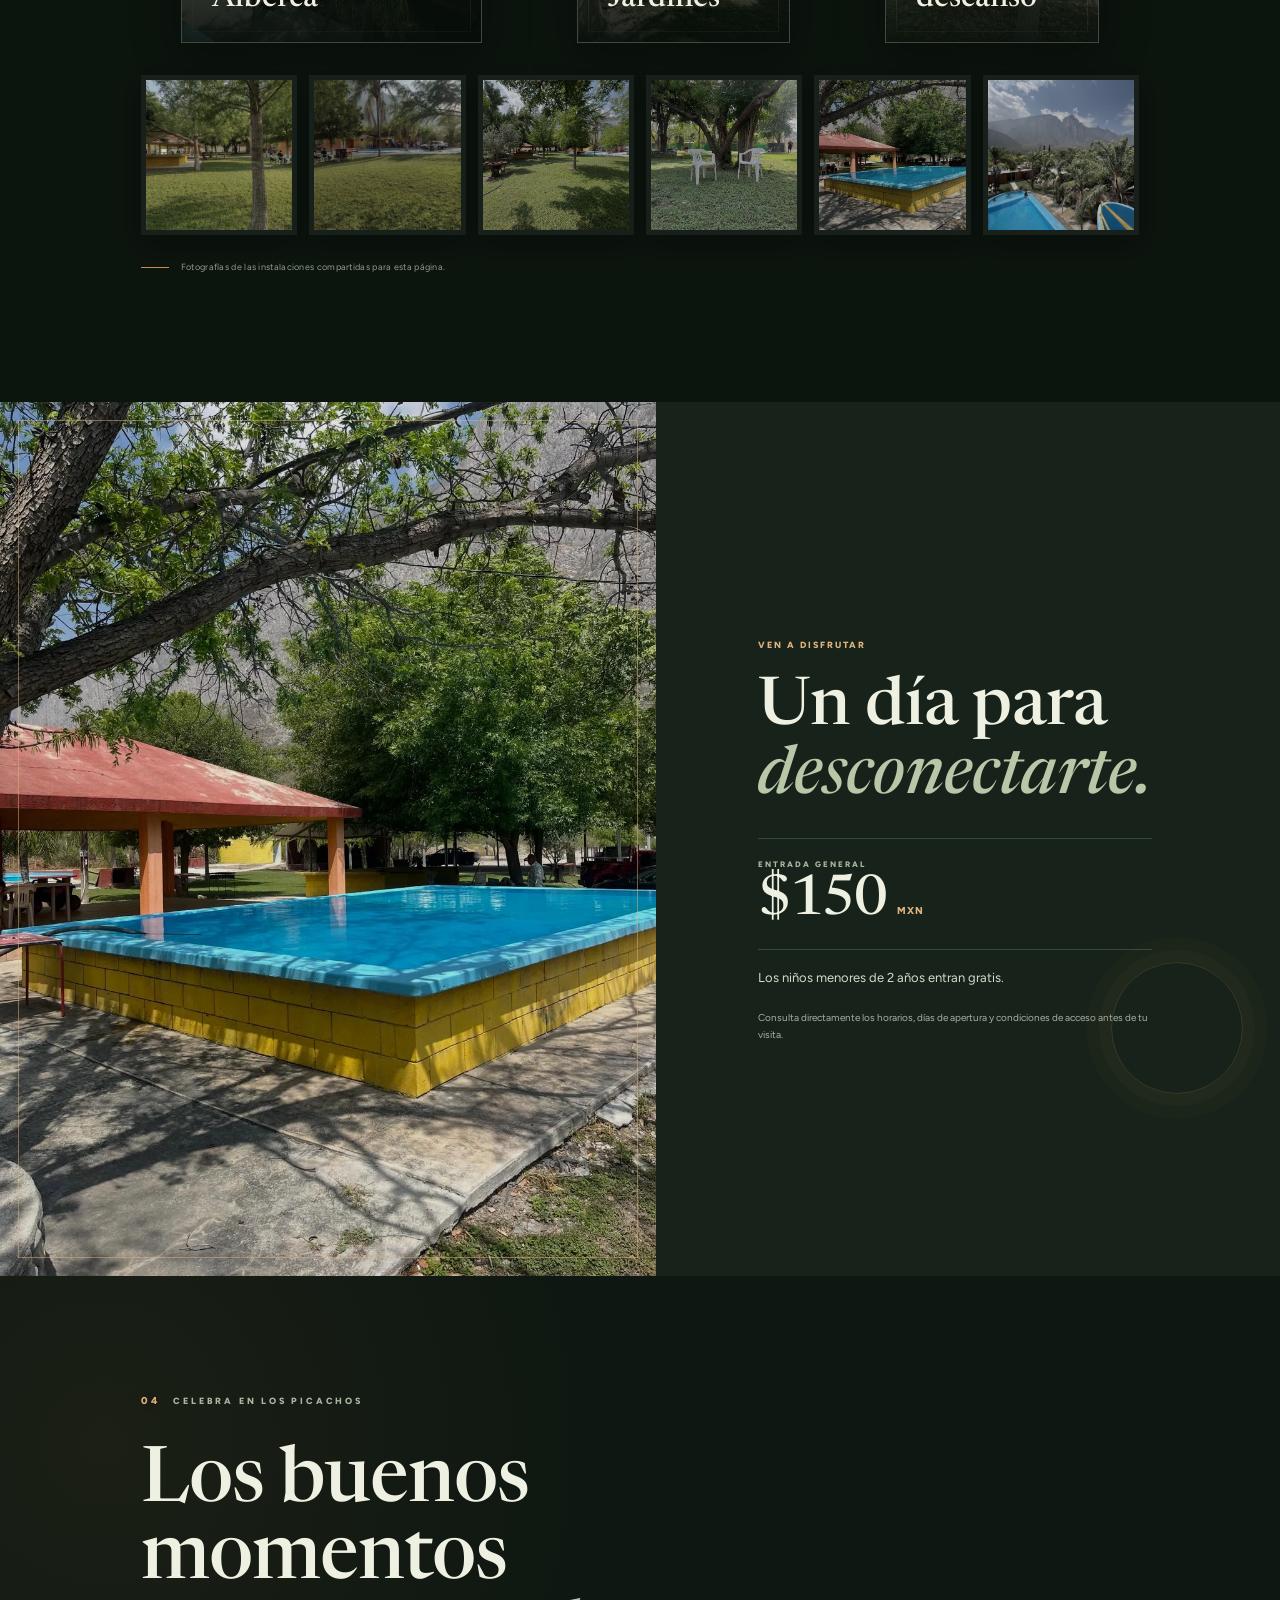
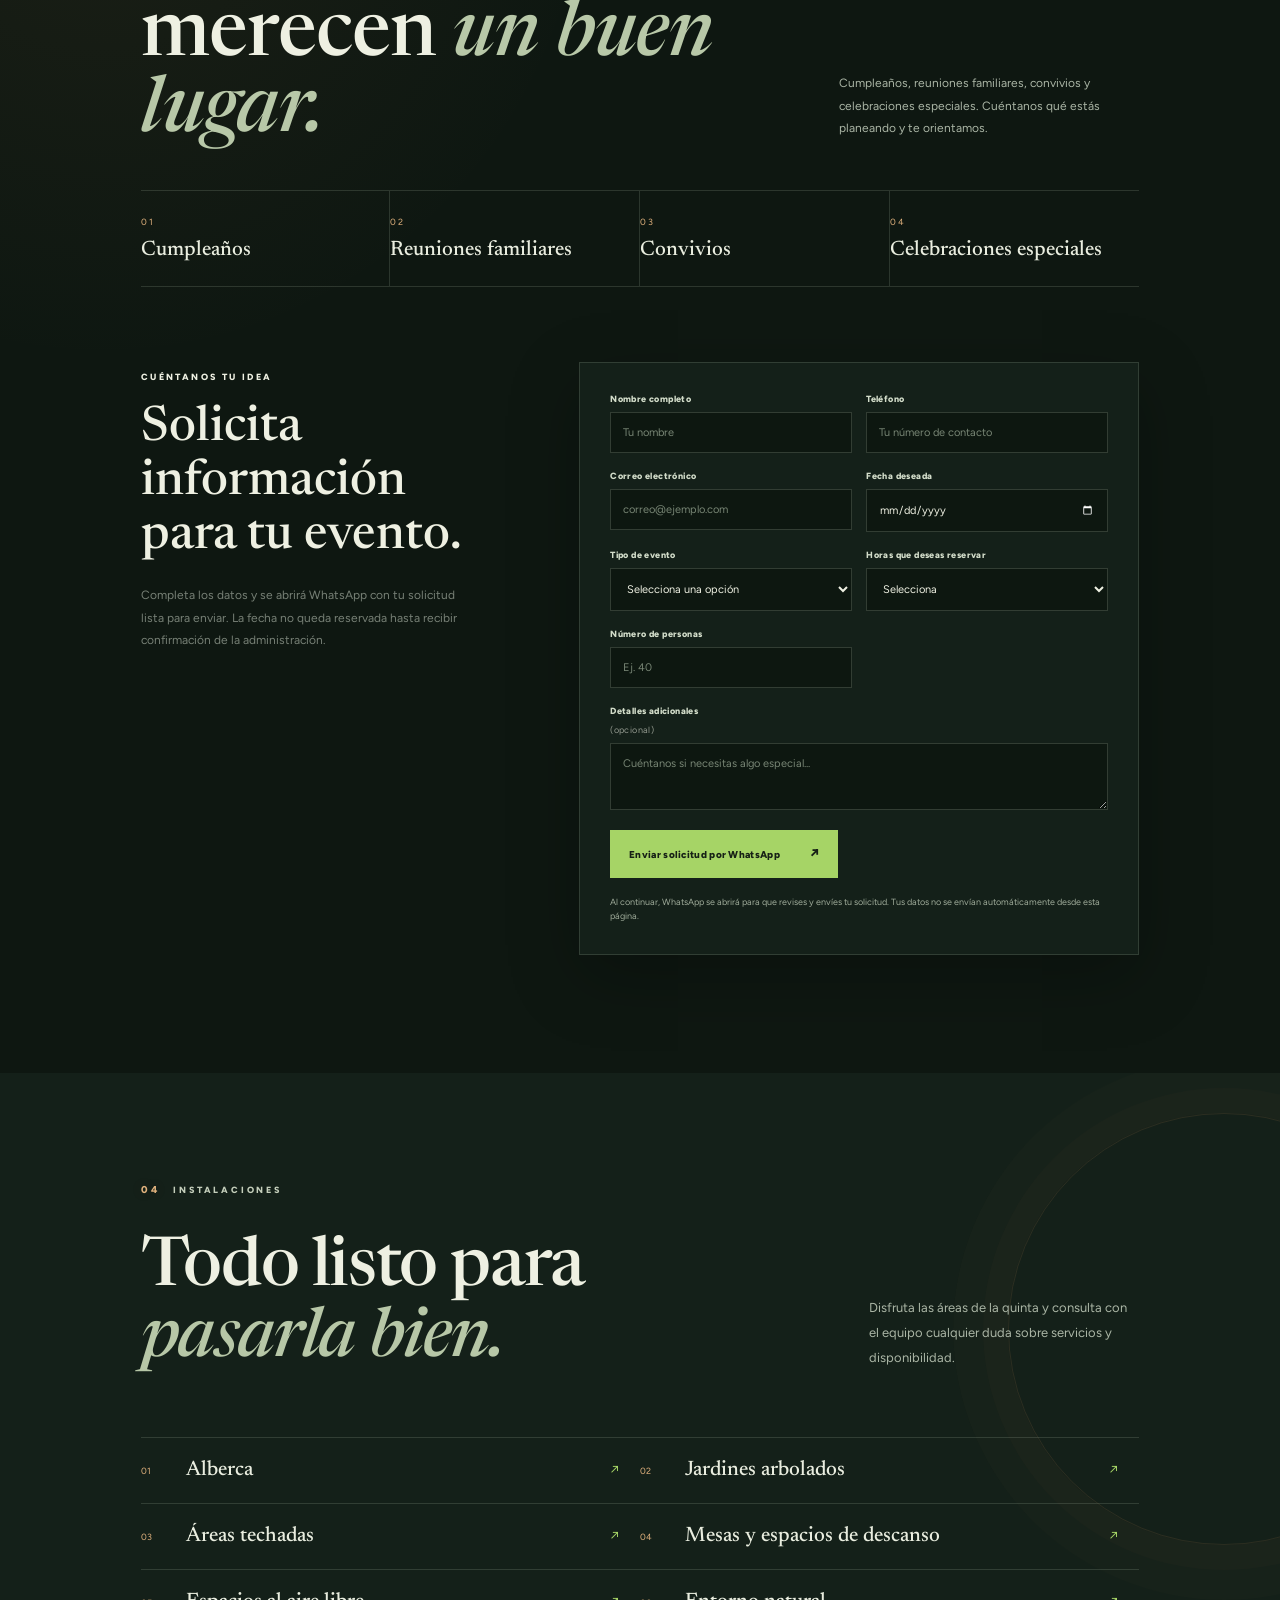
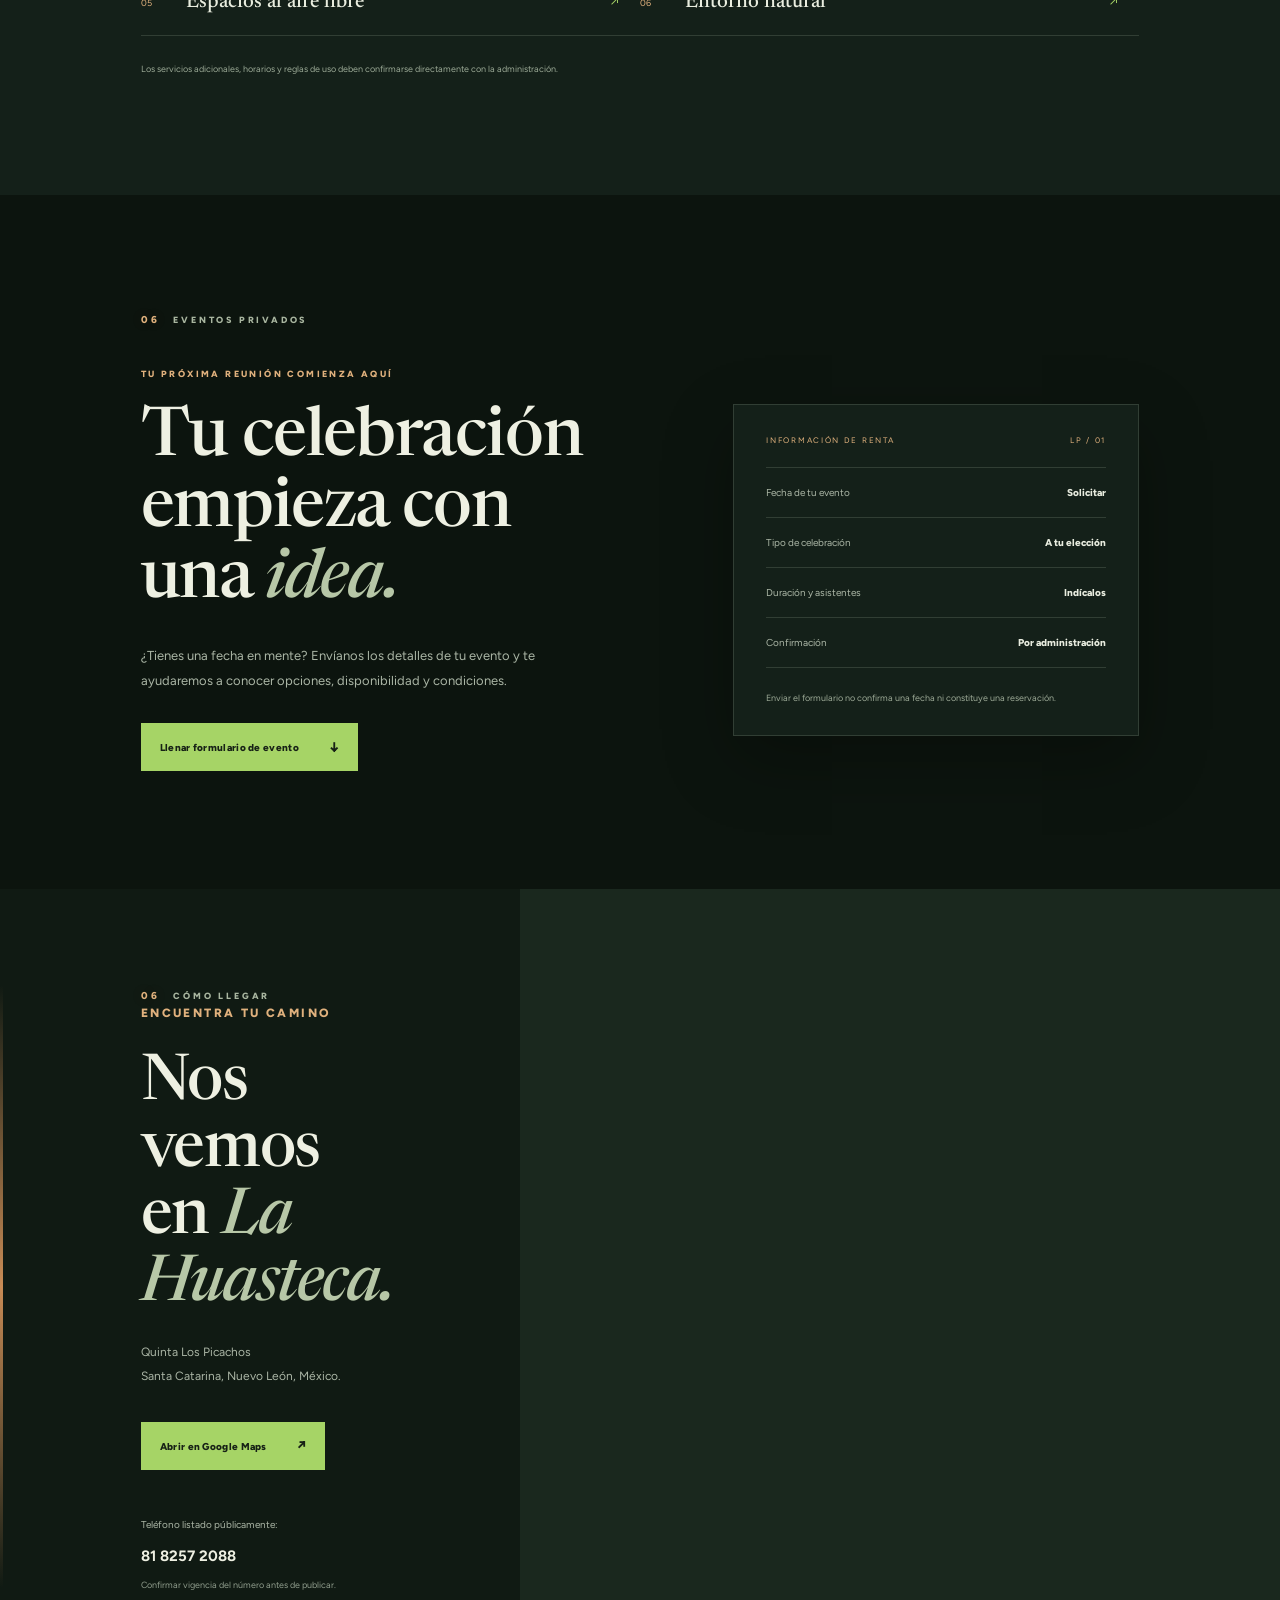
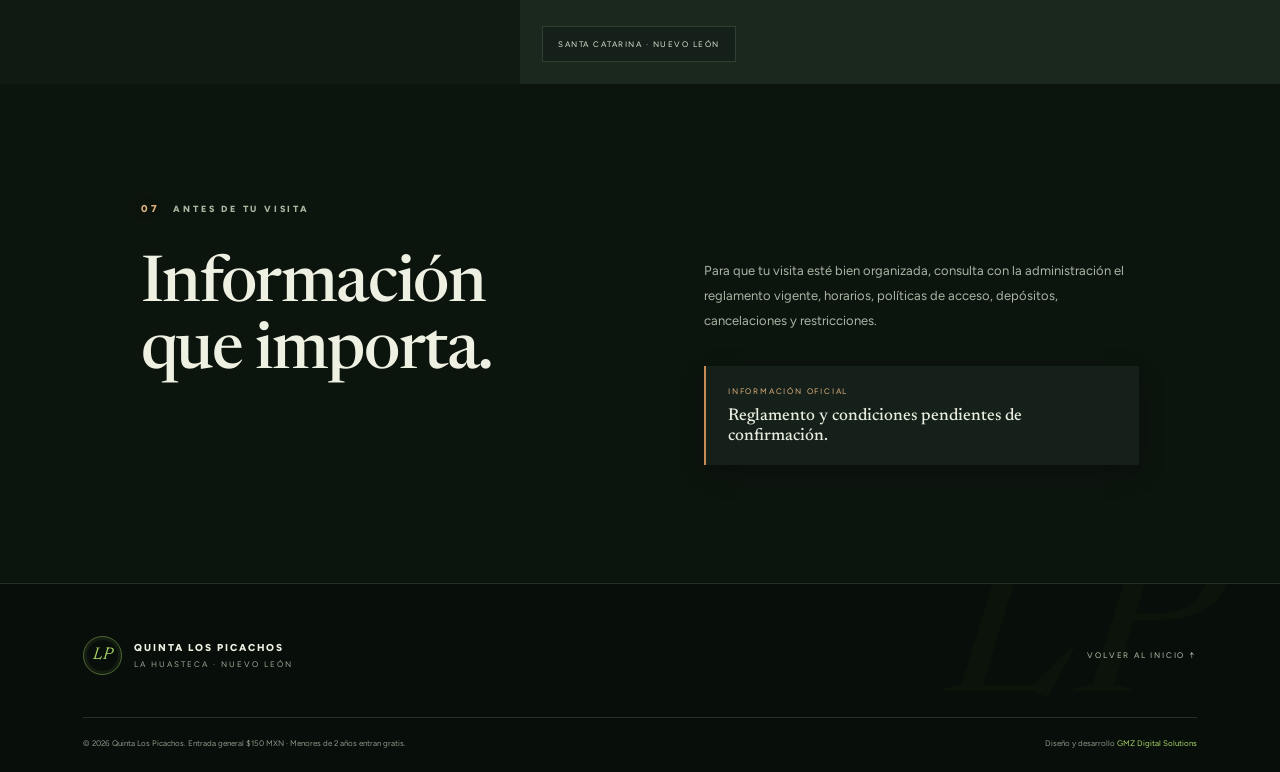
==== commit 1fc78978: "Actualizar tipografías y tema visual" ====
--- a/index.html
+++ b/index.html
@@ -3,12 +3,12 @@
 <head>
   <meta charset="UTF-8">
   <meta name="viewport" content="width=device-width, initial-scale=1.0">
-  <meta name="theme-color" content="#101713">
+  <meta name="theme-color" content="#0c140e">
   <meta name="description" content="Quinta Los Picachos, un espacio en el entorno de La Huasteca, Santa Catarina, Nuevo León. Conoce el lugar y solicita información para tu evento.">
   <title>Quinta Los Picachos | La Huasteca</title>
   <link rel="preconnect" href="https://fonts.googleapis.com">
   <link rel="preconnect" href="https://fonts.gstatic.com" crossorigin>
-  <link href="https://fonts.googleapis.com/css2?family=DM+Sans:wght@400;500;600;700&family=Manrope:wght@400;500;600;700;800&family=Playfair+Display:ital,wght@0,500;0,600;1,500&display=swap" rel="stylesheet">
+  <link href="https://fonts.googleapis.com/css2?family=Figtree:wght@400;500;600;700;800&family=Newsreader:ital,opsz,wght@0,6..72,400;0,6..72,500;0,6..72,600;1,6..72,400;1,6..72,500&display=swap" rel="stylesheet">
   <link rel="stylesheet" href="styles.css">
 </head>
 <body>
--- a/styles.css
+++ b/styles.css
@@ -178,3 +178,341 @@
   .event-form label,.form-full{grid-column:1}
   .event-form button{width:100%}
 }
+
+
+/* =========================================================
+   REDISEÑO EDITORIAL — QUINTA LOS PICACHOS
+   Galería inmersiva, capas, marcos y detalles botánicos
+   ========================================================= */
+:root{
+  --gold:#c5a878;
+  --deep:#14231a;
+  --sage:#aab99a;
+  --warm:#f3efe5;
+}
+body{background:#f5f2e9}
+.site-header{box-shadow:0 8px 30px rgba(20,35,26,.045)}
+.brand-symbol{border-color:var(--gold);box-shadow:inset 0 0 0 3px rgba(197,168,120,.13)}
+.header-cta{border-bottom-color:var(--gold);color:#354b39}
+.hero{isolation:isolate}
+.hero:before{content:"";position:absolute;z-index:1;inset:18px;border:1px solid rgba(239,231,211,.22);pointer-events:none}
+.hero-content{max-width:760px}
+.hero h1{font-size:clamp(64px,9vw,122px);text-shadow:0 8px 40px rgba(0,0,0,.14)}
+.hero .eyebrow{color:#e5d7b9}
+.hero .button-primary{background:var(--warm);box-shadow:0 12px 35px rgba(0,0,0,.14)}
+.hero-index{letter-spacing:2px}
+.section-wrap{position:relative}
+.section-label{letter-spacing:2.8px}
+.intro{background:radial-gradient(ellipse at 95% 12%,rgba(195,178,139,.13),transparent 30%),#f7f5ee}
+.intro h2 em,.section-heading h2 em{position:relative}
+.intro-stats{border-color:#c9cbbf}
+.intro-stats strong{letter-spacing:2px}
+.landscape-section{position:relative;overflow:hidden}
+.landscape-copy{position:relative}
+.landscape-copy:after{content:"LP";position:absolute;right:5%;bottom:-12%;font:italic 180px/1 var(--serif);color:rgba(255,255,255,.035);pointer-events:none}
+.landscape-stamp{box-shadow:0 0 0 9px rgba(255,255,255,.08),0 0 0 10px rgba(255,255,255,.22)}
+.spaces{overflow:hidden;background:linear-gradient(180deg,#f8f7f2 0%,#eeece2 100%)}
+.spaces:before{content:"";position:absolute;right:-150px;top:80px;width:360px;height:360px;border:1px solid rgba(154,131,95,.14);border-radius:50%;box-shadow:0 0 0 28px rgba(154,131,95,.035),0 0 0 58px rgba(154,131,95,.025);pointer-events:none}
+.spaces>.section-label,.spaces>.section-heading,.spaces>.gallery-grid,.spaces>.gallery-more,.spaces>.gallery-footnote{position:relative;z-index:1}
+.section-heading{margin-bottom:42px}
+.section-heading h2{font-size:clamp(48px,6.2vw,82px);line-height:.99}
+.section-heading>p{max-width:300px;border-left:1px solid var(--gold);padding-left:18px}
+.gallery-grid{
+  grid-template-columns:1.18fr .91fr .91fr;
+  grid-template-rows:285px 285px;
+  gap:15px;
+}
+.gallery-item{
+  min-height:220px;
+  background:#354b3c;
+  border:1px solid rgba(255,255,255,.7);
+  box-shadow:0 16px 42px rgba(35,48,38,.12);
+  isolation:isolate;
+}
+.gallery-large{grid-row:span 2}
+.gallery-item img{filter:saturate(.88) contrast(1.03)}
+.gallery-item:before{content:"";position:absolute;z-index:1;inset:10px;border:1px solid rgba(255,255,255,.36);pointer-events:none;transition:inset .35s,border-color .35s}
+.gallery-item:hover:before{inset:16px;border-color:rgba(255,255,255,.7)}
+.gallery-item:after{
+  z-index:1;
+  background:linear-gradient(0deg,rgba(13,25,18,.86) 0%,rgba(13,25,18,.16) 55%,transparent 100%);
+  transition:opacity .35s;
+}
+.gallery-item:hover:after{opacity:.9}
+.gallery-caption{left:30px;bottom:28px}
+.gallery-caption span{font-size:8px;letter-spacing:2.5px;color:#e1d1ad}
+.gallery-caption h3{font-size:clamp(25px,2.5vw,36px);text-shadow:0 3px 18px rgba(0,0,0,.2)}
+.photo-number{top:25px;right:26px;font-size:9px;letter-spacing:2px;color:#fff}
+.gallery-more{
+  grid-template-columns:repeat(6,minmax(0,1fr));
+  gap:12px;
+  margin-top:16px;
+}
+.gallery-more img{
+  height:160px;
+  border:5px solid #fff;
+  box-shadow:0 8px 25px rgba(35,48,38,.12);
+  filter:saturate(.82);
+  transition:transform .35s,filter .35s,box-shadow .35s;
+}
+.gallery-more img:hover{transform:translateY(-6px);filter:saturate(1.08);box-shadow:0 16px 30px rgba(35,48,38,.18)}
+.gallery-footnote{display:flex;align-items:center;gap:12px;margin-top:24px;letter-spacing:.3px}
+.gallery-footnote:before{content:"";width:28px;height:1px;background:var(--gold)}
+.entry-section{position:relative;overflow:hidden}
+.entry-photo{position:relative}
+.entry-photo:after{content:"";position:absolute;inset:18px;border:1px solid rgba(255,255,255,.5);pointer-events:none}
+.entry-copy{position:relative}
+.entry-copy:after{content:"";position:absolute;right:6%;bottom:5%;width:130px;height:130px;border:1px solid rgba(125,145,112,.2);border-radius:50%;box-shadow:0 0 0 12px rgba(125,145,112,.06),0 0 0 25px rgba(125,145,112,.04);pointer-events:none}
+.entry-price strong{letter-spacing:-2px}
+.events-section{background:radial-gradient(ellipse at 8% 15%,rgba(194,175,139,.14),transparent 30%),#f8f7f1}
+.events-heading h2{font-size:clamp(48px,6vw,78px);line-height:1}
+.event-types{border-top:1px solid #c8c8b9;border-bottom:1px solid #c8c8b9}
+.event-types div{position:relative;padding:25px 14px 25px 0}
+.event-types div:not(:last-child){border-right:1px solid #deded3}
+.event-types span{font-size:9px;letter-spacing:2px;color:#a8895d}
+.event-types strong{font-size:21px}
+.event-form{box-shadow:0 22px 65px rgba(34,49,37,.09);border:1px solid #ebe9df}
+.event-form input,.event-form select,.event-form textarea{transition:border-color .2s,background .2s}
+.event-form input:focus,.event-form select:focus,.event-form textarea:focus{background:#fff}
+.amenities-section{position:relative;overflow:hidden}
+.amenities-section:after{content:"";position:absolute;right:-160px;top:40px;width:430px;height:430px;border:1px solid rgba(213,202,171,.15);border-radius:50%;box-shadow:0 0 0 25px rgba(213,202,171,.035),0 0 0 55px rgba(213,202,171,.025);pointer-events:none}
+.amenities-inner{position:relative;z-index:1}
+.amenities-list div{transition:padding .25s,background .25s}
+.amenities-list div:hover{padding-left:12px;background:rgba(255,255,255,.035)}
+.booking-card{border:1px solid #e1e2d8;box-shadow:0 25px 65px rgba(35,48,38,.1)}
+.booking-card-top{color:#9a8057}
+.location-section{overflow:hidden}
+.location-copy{position:relative}
+.location-copy:before{content:"";position:absolute;left:0;top:12%;height:76%;width:3px;background:linear-gradient(180deg,transparent,var(--gold),transparent)}
+.map-panel{border-left:8px solid #f8f7f2}
+.info-section{background:linear-gradient(135deg,#eeede6,#e4e5d9)}
+.info-notice{border-left-color:var(--gold);box-shadow:0 8px 25px rgba(35,48,38,.04)}
+.site-footer{position:relative;overflow:hidden}
+.site-footer:before{content:"LP";position:absolute;right:5vw;top:-55px;font:italic 220px var(--serif);color:rgba(255,255,255,.025);pointer-events:none}
+.footer-top,.footer-bottom{position:relative;z-index:1}
+.back-top{transition:color .2s}.back-top:hover{color:var(--gold)}
+@media(max-width:900px){
+ .gallery-grid{grid-template-rows:240px 240px;gap:11px}
+ .gallery-more{gap:9px}.gallery-more img{height:135px}
+ .gallery-caption{left:22px;bottom:21px}
+}
+@media(max-width:700px){
+ .hero:before{inset:9px}
+ .hero h1{font-size:clamp(58px,13vw,84px)}
+ .section-heading h2,.events-heading h2{font-size:clamp(45px,11vw,62px)}
+ .gallery-grid{grid-template-columns:1fr 1fr;grid-template-rows:260px 185px 185px;gap:9px}
+ .gallery-large{grid-column:1/-1;grid-row:auto}
+ .gallery-item:before{inset:7px}
+ .gallery-caption{left:17px;bottom:16px}
+ .gallery-caption h3{font-size:25px}
+ .photo-number{top:17px;right:17px}
+ .gallery-more{grid-template-columns:repeat(3,minmax(0,1fr));gap:8px}
+ .gallery-more img{height:112px;border-width:3px}
+ .gallery-footnote{font-size:8px}
+ .event-types div:nth-child(2){border-right:0}
+ .event-types div{padding:18px 8px 18px 0}
+ .event-types strong{font-size:18px}
+ .map-panel{border-left:0;border-top:7px solid #f8f7f2}
+ .entry-copy:after{width:85px;height:85px;right:5%;bottom:3%}
+}
+@media(prefers-reduced-motion:reduce){
+ .gallery-item img,.gallery-more img,.gallery-item:before{transition:none}
+}
+
+
+/* =========================================================
+   CAIRNWELL-INSPIRED NIGHT EDITION — QUINTA LOS PICACHOS
+   Deep forest / moss / warm amber. Editorial, quiet, cinematic.
+   ========================================================= */
+:root{
+  --color-accent:#a6d466;
+  --color-secondary:#a9b6a0;
+  --color-canvas:#0c140e;
+  --color-ink:#eef0e2;
+  --amber:#c88b55;
+  --amber-soft:#e0b17d;
+  --surface:#121d15;
+  --surface-raised:#19261d;
+  --hairline:rgba(201,215,190,.16);
+  --serif:"Newsreader",Georgia,serif;
+  --sans:"Figtree",Arial,sans-serif;
+  --ink:#eef0e2;
+  --paper:#0c140e;
+  --forest:#142219;
+  --moss:#a9b6a0;
+  --gold:#c88b55;
+}
+html{background:var(--color-canvas);color-scheme:dark}
+body{background:var(--color-canvas);color:var(--color-ink);font-family:var(--sans)}
+.site-header{
+  background:rgba(12,20,14,.94);
+  border-bottom:1px solid var(--hairline);
+  box-shadow:0 12px 40px rgba(0,0,0,.22);
+}
+.brand-symbol{color:var(--color-accent);border-color:rgba(166,212,102,.5);box-shadow:inset 0 0 0 3px rgba(166,212,102,.07)}
+.brand-copy strong,.footer-brand strong{color:var(--color-ink)}
+.brand-copy small,.footer-brand small{color:#9ca996}
+.main-nav{color:#c1c9b9}
+.main-nav a:hover,.header-cta:hover{color:var(--amber-soft)}
+.header-cta{color:var(--color-accent);border-color:rgba(166,212,102,.5)}
+.menu-toggle span{background:var(--color-ink)}
+.hero{background:#0c140e}
+.hero:before{border-color:rgba(225,235,213,.2)}
+.hero-backdrop{
+  background-image:
+    linear-gradient(90deg,rgba(7,14,9,.83) 0%,rgba(7,14,9,.55) 42%,rgba(7,14,9,.14) 100%),
+    linear-gradient(0deg,rgba(7,14,9,.7),transparent 48%),
+    url("assets/hero.webp");
+  background-size:cover;background-position:center 52%;
+}
+.hero h1{color:#f1f0e4;text-shadow:0 10px 50px rgba(0,0,0,.45)}
+.hero h1 em{color:#c5d2b5}
+.hero .eyebrow{color:#d4ddc9}
+.hero .eyebrow span{background:var(--amber)}
+.hero-description{color:#d0d7ca}
+.hero .button-primary{background:var(--color-accent);color:#172116;box-shadow:0 10px 35px rgba(0,0,0,.3)}
+.hero .button-primary:hover{background:#b8e27c}
+.hero .button-quiet{color:#edf0e5}
+.hero .button-quiet span{color:var(--amber-soft)}
+.hero-bottom{color:#c1cdb9}
+.hero-index i{color:var(--amber-soft)}
+.scroll-indicator b{color:var(--color-accent)}
+.section-wrap{background:transparent}
+.section-label{color:#a9b6a0}
+.section-label span{color:var(--amber-soft)}
+.intro{
+  color:var(--color-ink);
+  background:radial-gradient(ellipse at 95% 10%,rgba(166,212,102,.055),transparent 34%),#0e1711;
+}
+.intro h2,.section-heading h2,.info-layout h2{color:var(--color-ink)}
+.intro h2 em,.section-heading h2 em{color:#b8c8a8}
+.intro-copy .lead{color:#e2e8d9}
+.intro-copy p,.section-heading>p,.gallery-footnote{color:#aab5a5}
+.underlined-link{color:var(--color-accent);border-color:rgba(166,212,102,.4)}
+.underlined-link span{color:var(--amber-soft)}
+.intro-stats{border-color:var(--hairline)}
+.intro-stats strong{color:#e8ecdf}
+.intro-stats span{color:#98a493}
+.landscape-section{background:#101b14;color:var(--color-ink)}
+.landscape-copy .section-label{color:#b2c0a9}
+.landscape-copy .section-label span{color:var(--amber-soft)}
+.landscape-copy .overline{color:var(--amber-soft)}
+.landscape-copy h2{color:#eef0e2}
+.landscape-copy h2 em{color:#b7c7a7}
+.landscape-copy>p:not(.overline){color:#b0bcac}
+.text-link-light{color:var(--color-accent);border-color:rgba(166,212,102,.4)}
+.text-link-light span{color:var(--amber-soft)}
+.landscape-stamp{border-color:rgba(224,177,125,.72);color:#f1e8d7}
+.landscape-stamp strong{color:var(--amber-soft)}
+.spaces{
+  background:radial-gradient(ellipse at 85% 8%,rgba(200,139,85,.075),transparent 28%),#0c140e;
+  color:var(--color-ink);
+}
+.spaces:before{border-color:rgba(200,139,85,.13);box-shadow:0 0 0 28px rgba(200,139,85,.025),0 0 0 58px rgba(200,139,85,.018)}
+.section-heading>p{border-left-color:var(--amber);color:#aab5a5}
+.gallery-item{background:#1b2a20;border-color:rgba(238,240,226,.16);box-shadow:0 18px 45px rgba(0,0,0,.3)}
+.gallery-item img{filter:saturate(.78) brightness(.88) contrast(1.05)}
+.gallery-item:hover img{filter:saturate(.98) brightness(.98) contrast(1.04)}
+.gallery-item:before{border-color:rgba(238,240,226,.3)}
+.gallery-item:hover:before{border-color:rgba(224,177,125,.72)}
+.gallery-item:after{background:linear-gradient(0deg,rgba(7,14,9,.9),rgba(7,14,9,.15) 58%,transparent)}
+.gallery-caption span{color:var(--amber-soft)}
+.gallery-caption h3{color:#f2f0e5}
+.photo-number{color:#e5dfd0}
+.gallery-more img{border-color:#1a281e;box-shadow:0 8px 25px rgba(0,0,0,.32);filter:saturate(.75) brightness(.82)}
+.gallery-more img:hover{filter:saturate(1) brightness(1)}
+.gallery-footnote{color:#8f9c8c}
+.gallery-footnote:before{background:var(--amber)}
+.entry-section{background:#17231a;color:var(--color-ink)}
+.entry-photo:after{border-color:rgba(224,177,125,.5)}
+.entry-copy .overline{color:var(--amber-soft)}
+.entry-copy h2{color:#eef0e2}
+.entry-copy h2 em{color:#b7c7a7}
+.entry-price{border-color:rgba(201,215,190,.2)}
+.entry-price span{color:#a9b6a0}
+.entry-price strong{color:#eef0e2}
+.entry-price small{color:var(--amber-soft)}
+.entry-copy>p:not(.overline){color:#d2dacb}
+.entry-copy .entry-note{color:#a3af9d!important}
+.entry-copy:after{border-color:rgba(200,139,85,.2);box-shadow:0 0 0 12px rgba(200,139,85,.035),0 0 0 25px rgba(200,139,85,.02)}
+.events-section{
+  background:radial-gradient(ellipse at 8% 12%,rgba(200,139,85,.07),transparent 30%),#0e1711;
+  color:var(--color-ink);
+}
+.events-heading h2{color:#eef0e2}
+.events-heading h2 em{color:#b8c8a8}
+.events-heading>p{color:#aab5a5}
+.event-types{border-color:var(--hairline)}
+.event-types div:not(:last-child){border-color:var(--hairline)}
+.event-types span{color:var(--amber-soft)}
+.event-types strong{color:#e9eddf}
+.event-form{background:#142019;border:1px solid var(--hairline);box-shadow:0 22px 65px rgba(0,0,0,.25)}
+.event-form label{color:#d3ddca}
+.event-form input,.event-form select,.event-form textarea{background:#0d1710;border-color:rgba(201,215,190,.2);color:#eef0e2}
+.event-form input::placeholder,.event-form textarea::placeholder{color:#778574}
+.event-form input:focus,.event-form select:focus,.event-form textarea:focus{border-color:var(--amber);background:#111e15}
+.event-form button{background:var(--color-accent);color:#172116}
+.event-form button:hover{background:#b8e27c}
+.form-privacy{color:#9eaa99}
+.amenities-section{background:#142019;color:var(--color-ink)}
+.amenities-section:after{border-color:rgba(200,139,85,.13);box-shadow:0 0 0 25px rgba(200,139,85,.022),0 0 0 55px rgba(200,139,85,.016)}
+.amenities-heading h2{color:#eef0e2}
+.amenities-heading h2 em{color:#b7c7a7}
+.amenities-heading>p{color:#aab5a5}
+.amenities-list{border-color:var(--hairline)}
+.amenities-list div{border-color:var(--hairline)}
+.amenities-list span{color:var(--amber-soft)}
+.amenities-list strong{color:#e9eddf}
+.amenities-list i{color:var(--color-accent)}
+.amenities-list div:hover{background:rgba(166,212,102,.035)}
+.fine-print{color:#9aa895}
+.booking-section{background:#0c140e;color:var(--color-ink)}
+.booking-layout .overline{color:var(--amber-soft)}
+.booking-layout h2{color:#eef0e2}
+.booking-layout h2 em{color:#b7c7a7}
+.booking-copy{color:#aab5a5}
+.button-dark{background:var(--color-accent);color:#172116}
+.button-dark:hover{background:#b8e27c}
+.booking-card{background:#142019;border-color:var(--hairline);box-shadow:0 25px 65px rgba(0,0,0,.26)}
+.booking-card-top{border-color:var(--hairline);color:var(--amber-soft)}
+.booking-row{border-color:var(--hairline);color:#aab5a5}
+.booking-row strong{color:#e8ecdf}
+.booking-card>p{color:#9ca996}
+.location-section{background:#101a13;color:var(--color-ink)}
+.location-copy .overline{color:var(--amber-soft)}
+.location-copy h2{color:#eef0e2}
+.location-copy h2 em{color:#b7c7a7}
+.location-copy>p{color:#aab5a5}
+.location-copy:before{background:linear-gradient(180deg,transparent,var(--amber),transparent)}
+.location-contact strong{color:#eef0e2}
+.location-contact small{color:#8f9c8c}
+.map-panel{background:#1a281e;border-color:#101a13}
+.map-panel iframe{filter:grayscale(.85) invert(.88) hue-rotate(75deg) contrast(.85) brightness(.82)}
+.map-tag{background:#142019;color:#dbe4d3;border:1px solid var(--hairline)}
+.info-section{background:#0c140e;color:var(--color-ink)}
+.info-layout h2{color:#eef0e2}
+.info-layout>div>p{color:#aab5a5}
+.info-notice{background:#142019;border-left-color:var(--amber);box-shadow:0 8px 25px rgba(0,0,0,.18)}
+.info-notice span{color:var(--amber-soft)}
+.info-notice strong{color:#e9eddf}
+.site-footer{background:#080f0a;color:#e8ece4;border-top:1px solid var(--hairline)}
+.site-footer:before{color:rgba(166,212,102,.025)}
+.footer-brand .brand-symbol{color:var(--color-accent);border-color:rgba(166,212,102,.45)}
+.footer-brand strong{color:#eef0e2}
+.footer-brand small{color:#9ca996}
+.back-top{color:#b5c1ad}
+.back-top:hover{color:var(--amber-soft)}
+.footer-bottom{border-color:var(--hairline);color:#899787}
+.footer-bottom a{color:var(--color-accent)}
+/* El ámbar aparece como luz cálida en pequeños detalles, nunca como bloque dominante. */
+.eyebrow span,.section-label span,.gallery-caption span,.event-types span{ text-shadow:0 0 18px rgba(200,139,85,.16) }
+.button,.header-cta,.underlined-link,.text-link-light{transition:color .25s,background .25s,border-color .25s,transform .25s}
+@media(max-width:700px){
+ .main-nav{background:#101a13;border-color:var(--hairline)}
+ .main-nav a{color:#d4ddca}
+ .menu-toggle span{background:#eef0e2}
+ .map-panel{border-top-color:#101a13}
+}
+@media(prefers-reduced-motion:reduce){
+ *,*:before,*:after{scroll-behavior:auto!important;animation:none!important;transition:none!important}
+}
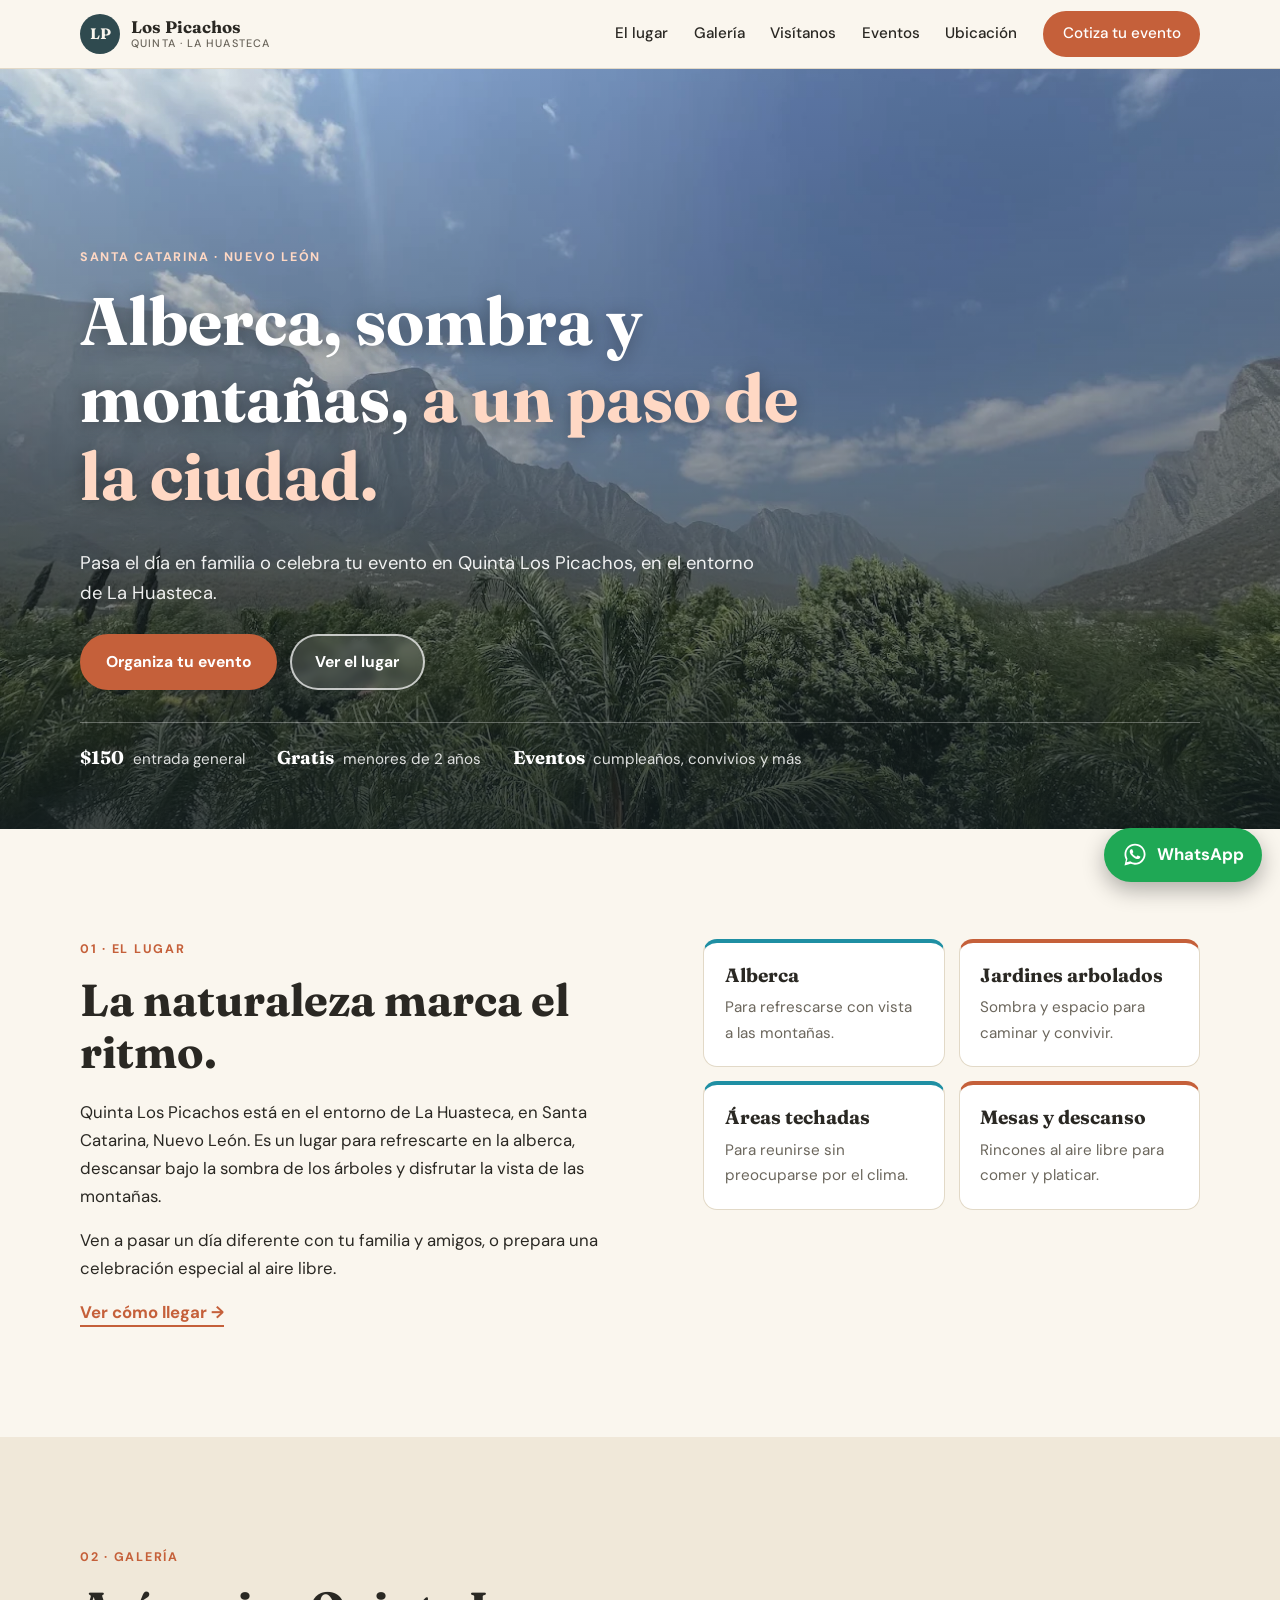
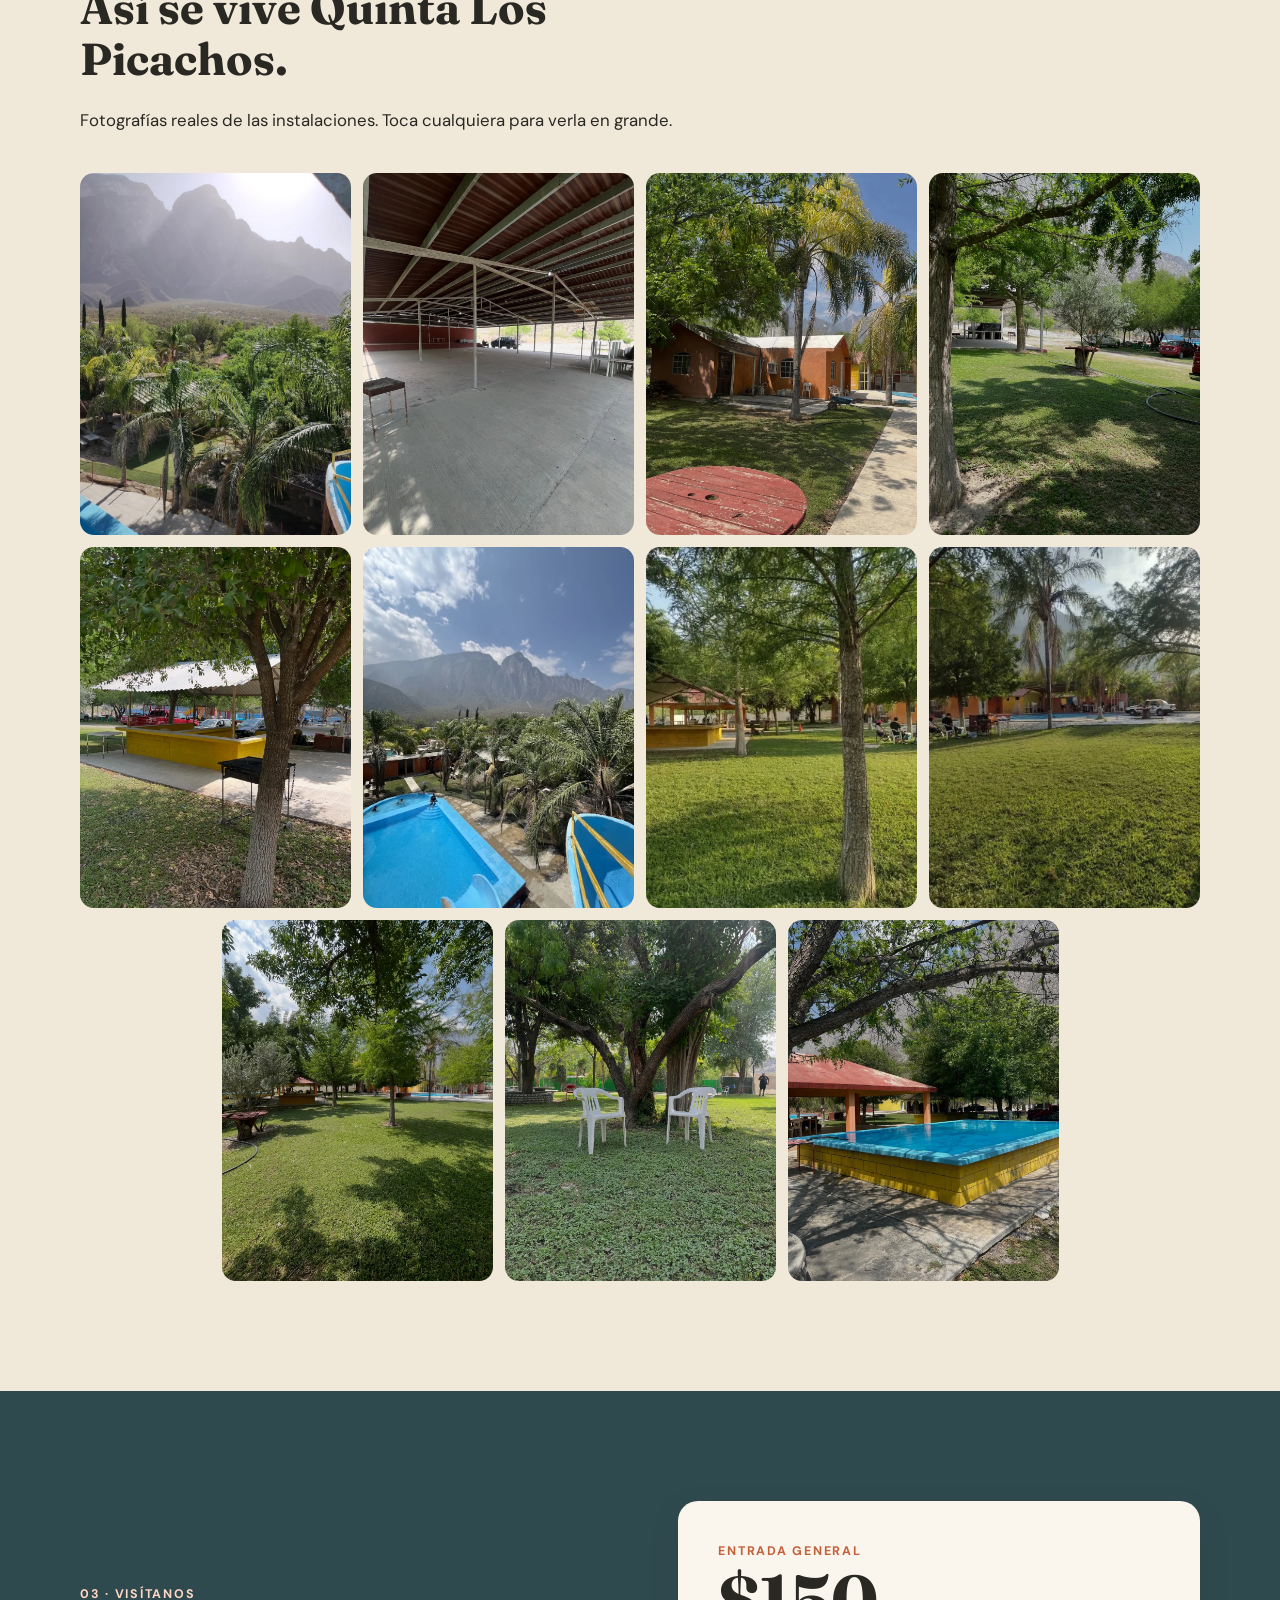
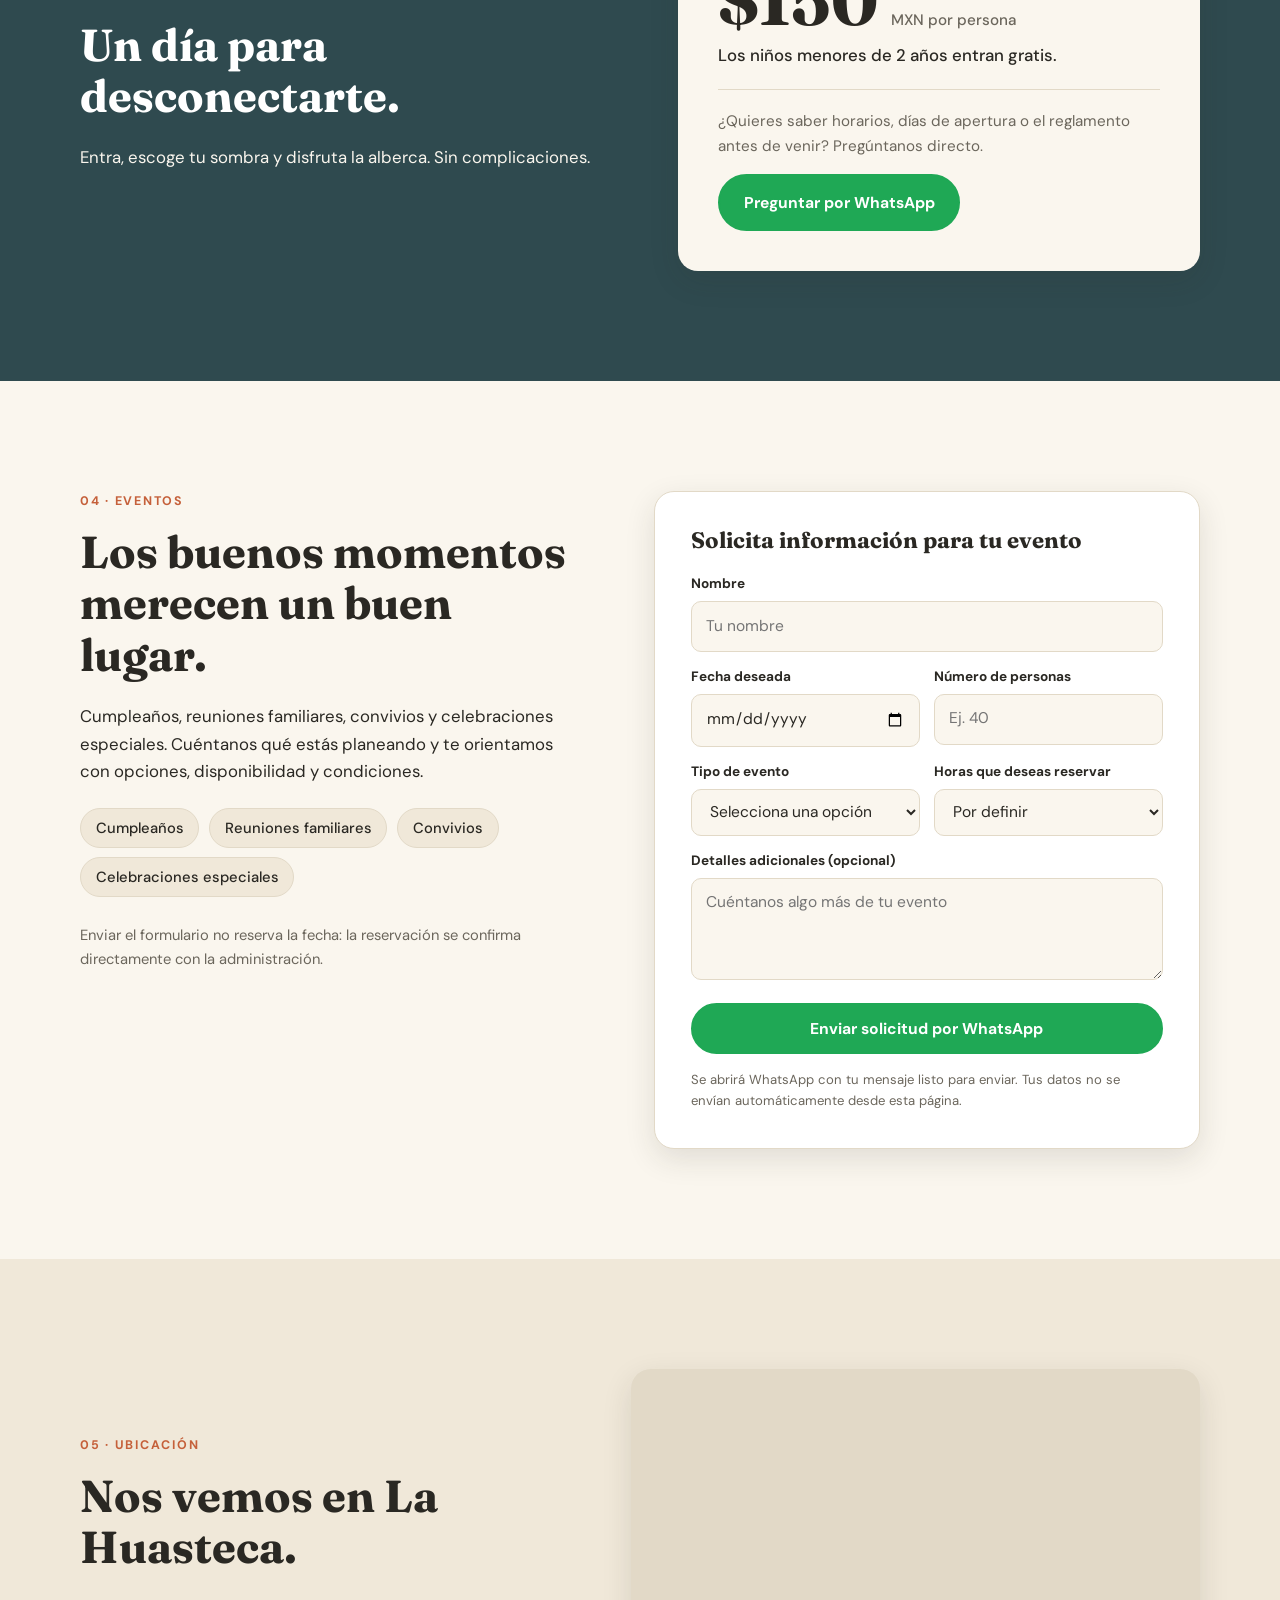
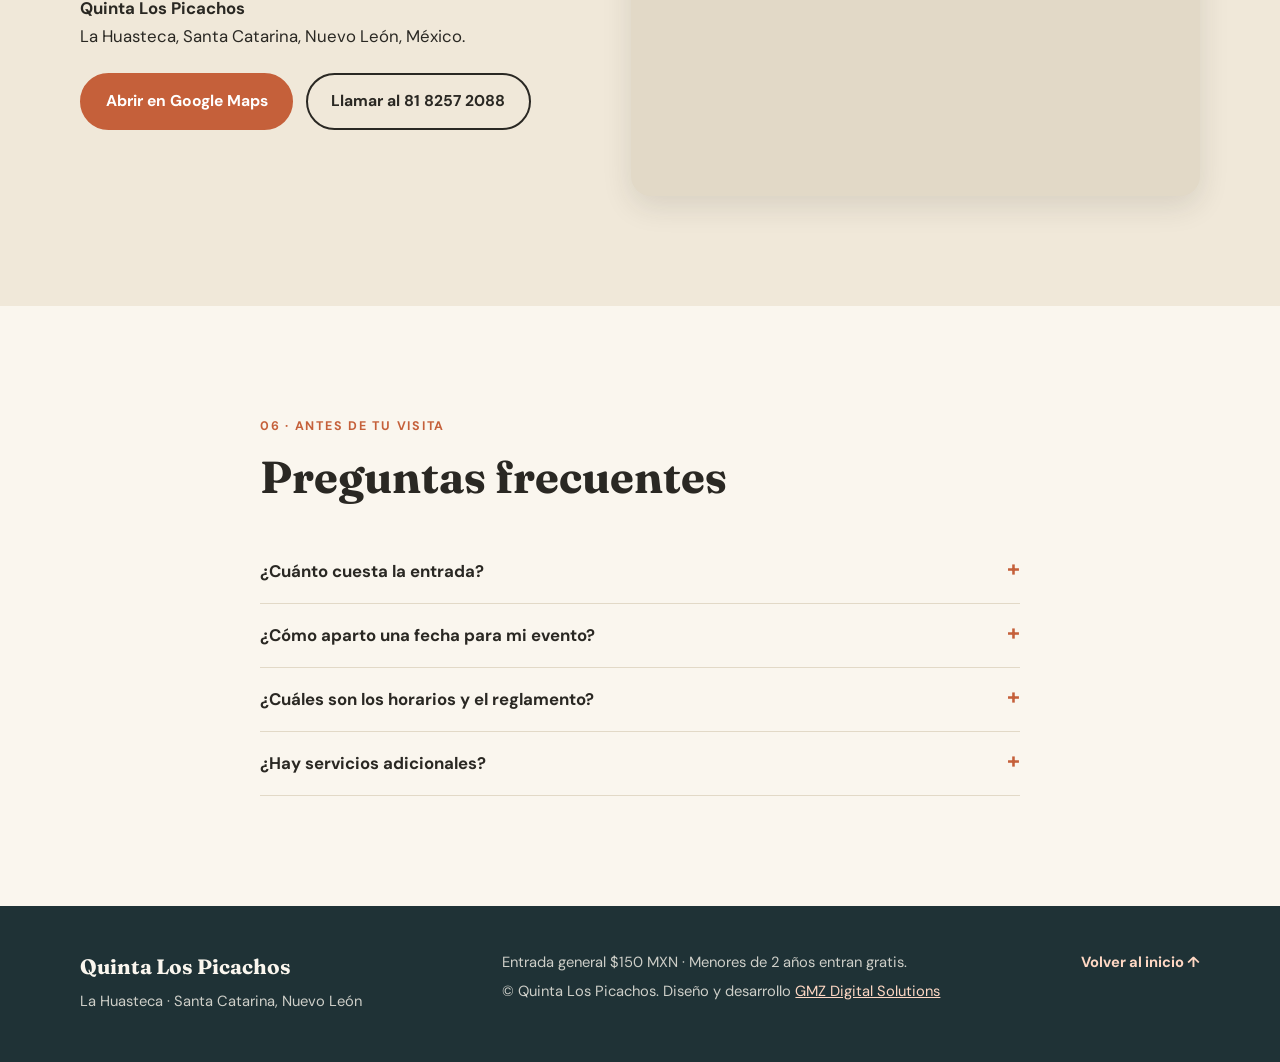
==== commit 11934935: "Rediseño: nueva paleta, galería con visor y botón de WhatsApp - Paleta clara (crema, arena, terracot" ====
--- a/index.html
+++ b/index.html
@@ -1,196 +1,368 @@
 <!DOCTYPE html>
 <html lang="es">
+
 <head>
-  <meta charset="UTF-8">
-  <meta name="viewport" content="width=device-width, initial-scale=1.0">
-  <meta name="theme-color" content="#0c140e">
-  <meta name="description" content="Quinta Los Picachos, un espacio en el entorno de La Huasteca, Santa Catarina, Nuevo León. Conoce el lugar y solicita información para tu evento.">
-  <title>Quinta Los Picachos | La Huasteca</title>
-  <link rel="preconnect" href="https://fonts.googleapis.com">
-  <link rel="preconnect" href="https://fonts.gstatic.com" crossorigin>
-  <link href="https://fonts.googleapis.com/css2?family=Figtree:wght@400;500;600;700;800&family=Newsreader:ital,opsz,wght@0,6..72,400;0,6..72,500;0,6..72,600;1,6..72,400;1,6..72,500&display=swap" rel="stylesheet">
-  <link rel="stylesheet" href="styles.css">
+    <meta charset="UTF-8">
+    <meta name="viewport" content="width=device-width, initial-scale=1.0">
+    <title>Quinta Los Picachos | Quinta para eventos en La Huasteca, Santa Catarina</title>
+    <meta name="description" content="Quinta Los Picachos en La Huasteca, Santa Catarina, Nuevo León. Alberca, jardines y áreas techadas para pasar el día o celebrar tu evento. Entrada $150 MXN.">
+    <meta name="theme-color" content="#2f4a4f">
+
+    <!-- Al compartir el enlace por WhatsApp o redes -->
+    <meta property="og:type" content="website">
+    <meta property="og:title" content="Quinta Los Picachos | La Huasteca">
+    <meta property="og:description" content="Alberca, jardines y áreas techadas al pie de las montañas de La Huasteca. Visítanos o celebra tu evento.">
+    <meta property="og:image" content="https://gamezun.github.io/Quinta-los-pciachos/assets/hero.webp">
+    <meta property="og:locale" content="es_MX">
+
+    <link rel="preconnect" href="https://fonts.googleapis.com">
+    <link rel="preconnect" href="https://fonts.gstatic.com" crossorigin>
+    <link href="https://fonts.googleapis.com/css2?family=DM+Sans:wght@400;500;700&family=Fraunces:opsz,wght@9..144,500;9..144,700&display=swap" rel="stylesheet">
+    <link rel="stylesheet" href="styles.css">
+
+    <script type="application/ld+json">
+    {
+        "@context": "https://schema.org",
+        "@type": "LocalBusiness",
+        "name": "Quinta Los Picachos",
+        "description": "Quinta con alberca, jardines y áreas techadas para visitas y eventos en La Huasteca.",
+        "telephone": "+52 81 8257 2088",
+        "address": {
+            "@type": "PostalAddress",
+            "addressLocality": "Santa Catarina",
+            "addressRegion": "Nuevo León",
+            "addressCountry": "MX"
+        }
+    }
+    </script>
 </head>
+
 <body>
-  <header class="site-header">
-    <a class="brand" href="#inicio" aria-label="Quinta Los Picachos, inicio">
-      <span class="brand-symbol">LP</span>
-      <span class="brand-copy"><strong>LOS PICACHOS</strong><small>QUINTA · LA HUASTECA</small></span>
+
+    <!-- ============ ENCABEZADO ============ -->
+    <header class="header" id="inicio">
+        <div class="wrap header__inner">
+            <a href="#inicio" class="logo" aria-label="Quinta Los Picachos, inicio">
+                <span class="logo__mark">LP</span>
+                <span class="logo__text">Los Picachos<small>Quinta · La Huasteca</small></span>
+            </a>
+
+            <nav class="nav" id="nav" aria-label="Principal">
+                <a href="#lugar">El lugar</a>
+                <a href="#galeria">Galería</a>
+                <a href="#visita">Visítanos</a>
+                <a href="#eventos">Eventos</a>
+                <a href="#ubicacion">Ubicación</a>
+                <a href="#eventos" class="btn btn--small nav__cta">Cotiza tu evento</a>
+            </nav>
+
+            <button class="menu-btn" id="menuBtn" aria-label="Abrir menú" aria-expanded="false" aria-controls="nav">
+                <span></span><span></span><span></span>
+            </button>
+        </div>
+    </header>
+
+    <main>
+
+        <!-- ============ PORTADA ============ -->
+        <section class="hero">
+            <img class="hero__img" src="assets/hero.webp"
+                alt="Vista panorámica de la alberca y las montañas de La Huasteca">
+            <div class="hero__shade"></div>
+
+            <div class="wrap hero__content">
+                <p class="eyebrow eyebrow--light">Santa Catarina · Nuevo León</p>
+                <h1>Alberca, sombra y montañas, <span>a un paso de la ciudad.</span></h1>
+                <p class="hero__lead">Pasa el día en familia o celebra tu evento en Quinta Los Picachos, en el entorno de La Huasteca.</p>
+
+                <div class="hero__actions">
+                    <a href="#eventos" class="btn">Organiza tu evento</a>
+                    <a href="#galeria" class="btn btn--ghost">Ver el lugar</a>
+                </div>
+
+                <ul class="hero__facts">
+                    <li><strong>$150</strong> entrada general</li>
+                    <li><strong>Gratis</strong> menores de 2 años</li>
+                    <li><strong>Eventos</strong> cumpleaños, convivios y más</li>
+                </ul>
+            </div>
+        </section>
+
+        <!-- ============ EL LUGAR ============ -->
+        <section class="section" id="lugar">
+            <div class="wrap split">
+                <div>
+                    <p class="eyebrow">01 · El lugar</p>
+                    <h2>La naturaleza marca el ritmo.</h2>
+                    <p>Quinta Los Picachos está en el entorno de La Huasteca, en Santa Catarina, Nuevo León. Es un lugar para refrescarte en la alberca, descansar bajo la sombra de los árboles y disfrutar la vista de las montañas.</p>
+                    <p>Ven a pasar un día diferente con tu familia y amigos, o prepara una celebración especial al aire libre.</p>
+                    <a href="#ubicacion" class="link-arrow">Ver cómo llegar</a>
+                </div>
+
+                <ul class="features">
+                    <li>
+                        <h3>Alberca</h3>
+                        <p>Para refrescarse con vista a las montañas.</p>
+                    </li>
+                    <li>
+                        <h3>Jardines arbolados</h3>
+                        <p>Sombra y espacio para caminar y convivir.</p>
+                    </li>
+                    <li>
+                        <h3>Áreas techadas</h3>
+                        <p>Para reunirse sin preocuparse por el clima.</p>
+                    </li>
+                    <li>
+                        <h3>Mesas y descanso</h3>
+                        <p>Rincones al aire libre para comer y platicar.</p>
+                    </li>
+                </ul>
+            </div>
+        </section>
+
+        <!-- ============ GALERÍA ============ -->
+        <section class="section section--sand" id="galeria">
+            <div class="wrap">
+                <div class="section__head">
+                    <p class="eyebrow">02 · Galería</p>
+                    <h2>Así se vive Quinta Los Picachos.</h2>
+                    <p>Fotografías reales de las instalaciones. Toca cualquiera para verla en grande.</p>
+                </div>
+
+                <div class="gallery" id="gallery">
+                    <button class="gallery__item" data-index="0">
+                        <img src="assets/galeria-10.webp" alt="Alberca con vista a las montañas de La Huasteca" loading="lazy">
+                        <span>Alberca</span>
+                    </button>
+                    <button class="gallery__item" data-index="1">
+                        <img src="assets/galeria-06.webp" alt="Área techada para convivencias" loading="lazy">
+                        <span>Área techada</span>
+                    </button>
+                    <button class="gallery__item" data-index="2">
+                        <img src="assets/galeria-07.webp" alt="Instalaciones y áreas exteriores" loading="lazy">
+                        <span>Instalaciones</span>
+                    </button>
+                    <button class="gallery__item" data-index="3">
+                        <img src="assets/galeria-03.webp" alt="Jardín arbolado de la quinta" loading="lazy">
+                        <span>Jardines</span>
+                    </button>
+                    <button class="gallery__item" data-index="4">
+                        <img src="assets/galeria-08.webp" alt="Área exterior con sombra para descansar" loading="lazy">
+                        <span>Áreas de descanso</span>
+                    </button>
+                    <button class="gallery__item" data-index="5">
+                        <img src="assets/galeria-11.webp" alt="Vista panorámica de la alberca y las montañas" loading="lazy">
+                        <span>Vista panorámica</span>
+                    </button>
+                    <button class="gallery__item" data-index="6">
+                        <img src="assets/galeria-01.webp" alt="Jardín de Quinta Los Picachos" loading="lazy">
+                        <span>Jardín</span>
+                    </button>
+                    <button class="gallery__item" data-index="7">
+                        <img src="assets/galeria-02.webp" alt="Vista de las áreas verdes" loading="lazy">
+                        <span>Áreas verdes</span>
+                    </button>
+                    <button class="gallery__item" data-index="8">
+                        <img src="assets/galeria-04.webp" alt="Jardín y árboles" loading="lazy">
+                        <span>Entre los árboles</span>
+                    </button>
+                    <button class="gallery__item" data-index="9">
+                        <img src="assets/galeria-05.webp" alt="Mesas en área arbolada" loading="lazy">
+                        <span>Mesas bajo la sombra</span>
+                    </button>
+                    <button class="gallery__item" data-index="10">
+                        <img src="assets/galeria-09.webp" alt="Alberca exterior" loading="lazy">
+                        <span>Alberca exterior</span>
+                    </button>
+                </div>
+            </div>
+        </section>
+
+        <!-- ============ VISÍTANOS ============ -->
+        <section class="section section--teal" id="visita">
+            <div class="wrap visit">
+                <div>
+                    <p class="eyebrow eyebrow--light">03 · Visítanos</p>
+                    <h2>Un día para desconectarte.</h2>
+                    <p>Entra, escoge tu sombra y disfruta la alberca. Sin complicaciones.</p>
+                </div>
+
+                <div class="price-card">
+                    <p class="price-card__label">Entrada general</p>
+                    <p class="price-card__price">$150 <small>MXN por persona</small></p>
+                    <p class="price-card__note">Los niños menores de 2 años entran gratis.</p>
+                    <hr>
+                    <p class="price-card__small">¿Quieres saber horarios, días de apertura o el reglamento antes de venir? Pregúntanos directo.</p>
+                    <a class="btn btn--wa" data-wa="Hola, quiero información sobre horarios y condiciones para visitar Quinta Los Picachos." href="#">Preguntar por WhatsApp</a>
+                </div>
+            </div>
+        </section>
+
+        <!-- ============ EVENTOS ============ -->
+        <section class="section" id="eventos">
+            <div class="wrap events">
+                <div>
+                    <p class="eyebrow">04 · Eventos</p>
+                    <h2>Los buenos momentos merecen un buen lugar.</h2>
+                    <p>Cumpleaños, reuniones familiares, convivios y celebraciones especiales. Cuéntanos qué estás planeando y te orientamos con opciones, disponibilidad y condiciones.</p>
+
+                    <ul class="tags">
+                        <li>Cumpleaños</li>
+                        <li>Reuniones familiares</li>
+                        <li>Convivios</li>
+                        <li>Celebraciones especiales</li>
+                    </ul>
+
+                    <p class="muted">Enviar el formulario no reserva la fecha: la reservación se confirma directamente con la administración.</p>
+                </div>
+
+                <form class="form" id="eventoForm" novalidate>
+                    <h3>Solicita información para tu evento</h3>
+
+                    <div class="field">
+                        <label for="nombre">Nombre</label>
+                        <input type="text" id="nombre" name="nombre" autocomplete="name" placeholder="Tu nombre" required>
+                    </div>
+
+                    <div class="row">
+                        <div class="field">
+                            <label for="fecha">Fecha deseada</label>
+                            <input type="date" id="fecha" name="fecha" required>
+                        </div>
+                        <div class="field">
+                            <label for="personas">Número de personas</label>
+                            <input type="number" id="personas" name="personas" min="1" inputmode="numeric" placeholder="Ej. 40" required>
+                        </div>
+                    </div>
+
+                    <div class="row">
+                        <div class="field">
+                            <label for="tipo">Tipo de evento</label>
+                            <select id="tipo" name="tipo" required>
+                                <option value="">Selecciona una opción</option>
+                                <option>Cumpleaños</option>
+                                <option>Reunión familiar</option>
+                                <option>Convivio</option>
+                                <option>Celebración especial</option>
+                                <option>Otro</option>
+                            </select>
+                        </div>
+                        <div class="field">
+                            <label for="horas">Horas que deseas reservar</label>
+                            <select id="horas" name="horas">
+                                <option value="Por definir">Por definir</option>
+                                <option>2 horas</option>
+                                <option>3 horas</option>
+                                <option>4 horas</option>
+                                <option>5 horas</option>
+                                <option>6 horas</option>
+                                <option>Más de 6 horas</option>
+                            </select>
+                        </div>
+                    </div>
+
+                    <div class="field">
+                        <label for="detalles">Detalles adicionales (opcional)</label>
+                        <textarea id="detalles" name="detalles" rows="3" placeholder="Cuéntanos algo más de tu evento"></textarea>
+                    </div>
+
+                    <p class="form__error" id="formError" role="alert" hidden></p>
+
+                    <button type="submit" class="btn btn--wa btn--block">Enviar solicitud por WhatsApp</button>
+                    <p class="form__note">Se abrirá WhatsApp con tu mensaje listo para enviar. Tus datos no se envían automáticamente desde esta página.</p>
+                </form>
+            </div>
+        </section>
+
+        <!-- ============ UBICACIÓN ============ -->
+        <section class="section section--sand" id="ubicacion">
+            <div class="wrap location">
+                <div>
+                    <p class="eyebrow">05 · Ubicación</p>
+                    <h2>Nos vemos en La Huasteca.</h2>
+                    <p><strong>Quinta Los Picachos</strong><br>La Huasteca, Santa Catarina, Nuevo León, México.</p>
+
+                    <div class="location__actions">
+                        <a class="btn" target="_blank" rel="noopener"
+                            href="https://www.google.com/maps/search/?api=1&query=Quinta%20Los%20Picachos%20La%20Huasteca%20Santa%20Catarina%20Nuevo%20Leon">Abrir en Google Maps</a>
+                        <a class="btn btn--outline" href="tel:+528182572088">Llamar al 81 8257 2088</a>
+                    </div>
+                </div>
+
+                <div class="map">
+                    <iframe
+                        src="https://www.google.com/maps?q=Quinta%20Los%20Picachos%2C%20La%20Huasteca%2C%20Santa%20Catarina%2C%20Nuevo%20Le%C3%B3n&output=embed"
+                        title="Mapa de Quinta Los Picachos" loading="lazy" referrerpolicy="no-referrer-when-downgrade"></iframe>
+                </div>
+            </div>
+        </section>
+
+        <!-- ============ PREGUNTAS ============ -->
+        <section class="section" id="preguntas">
+            <div class="wrap wrap--narrow">
+                <div class="section__head">
+                    <p class="eyebrow">06 · Antes de tu visita</p>
+                    <h2>Preguntas frecuentes</h2>
+                </div>
+
+                <details>
+                    <summary>¿Cuánto cuesta la entrada?</summary>
+                    <p>La entrada general es de $150 MXN. Los niños menores de 2 años entran gratis.</p>
+                </details>
+                <details>
+                    <summary>¿Cómo aparto una fecha para mi evento?</summary>
+                    <p>Llena el formulario o escríbenos por WhatsApp. La fecha no queda reservada hasta recibir la confirmación de la administración.</p>
+                </details>
+                <details>
+                    <summary>¿Cuáles son los horarios y el reglamento?</summary>
+                    <p>Los horarios, días de apertura, reglamento, depósitos y cancelaciones se confirman directamente con la administración. Puedes preguntarlos por WhatsApp.</p>
+                </details>
+                <details>
+                    <summary>¿Hay servicios adicionales?</summary>
+                    <p>Los servicios adicionales y la disponibilidad se consultan con el equipo según la fecha y el tipo de evento.</p>
+                </details>
+            </div>
+        </section>
+
+    </main>
+
+    <!-- ============ PIE ============ -->
+    <footer class="footer">
+        <div class="wrap footer__inner">
+            <div>
+                <p class="footer__brand">Quinta Los Picachos</p>
+                <p>La Huasteca · Santa Catarina, Nuevo León</p>
+            </div>
+            <div>
+                <p>Entrada general $150 MXN · Menores de 2 años entran gratis.</p>
+                <p>© Quinta Los Picachos. Diseño y desarrollo
+                    <a href="https://gamezun.github.io/Gamez.web/" target="_blank" rel="noopener">GMZ Digital Solutions</a>
+                </p>
+            </div>
+            <a href="#inicio" class="footer__top">Volver al inicio ↑</a>
+        </div>
+    </footer>
+
+    <!-- Botón flotante de WhatsApp -->
+    <a class="wa-float" data-wa="Hola, quiero información sobre Quinta Los Picachos." href="#" aria-label="Escribir por WhatsApp">
+        <svg viewBox="0 0 32 32" width="28" height="28" aria-hidden="true" fill="currentColor">
+            <path d="M16.04 3C9.4 3 4.02 8.37 4.02 15c0 2.12.55 4.18 1.6 6L4 28l7.16-1.88A12 12 0 0 0 16.04 27C22.67 27 28.05 21.63 28.05 15S22.67 3 16.04 3Zm0 21.9c-1.8 0-3.55-.48-5.08-1.4l-.36-.22-4.25 1.12 1.13-4.14-.24-.38A9.9 9.9 0 0 1 6.1 15c0-5.46 4.46-9.9 9.94-9.9 5.47 0 9.93 4.44 9.93 9.9 0 5.47-4.46 9.9-9.93 9.9Zm5.45-7.42c-.3-.15-1.77-.87-2.04-.97-.27-.1-.47-.15-.67.15-.2.3-.77.97-.94 1.17-.17.2-.35.22-.65.07-.3-.15-1.26-.46-2.4-1.48-.89-.79-1.49-1.77-1.66-2.07-.17-.3-.02-.46.13-.6.13-.14.3-.35.45-.52.15-.18.2-.3.3-.5.1-.2.05-.37-.03-.52-.07-.15-.67-1.62-.92-2.22-.24-.58-.49-.5-.67-.51h-.57c-.2 0-.52.07-.8.37-.27.3-1.04 1.02-1.04 2.48s1.07 2.88 1.22 3.08c.15.2 2.1 3.2 5.08 4.49.71.3 1.26.49 1.7.63.71.23 1.36.2 1.87.12.57-.08 1.77-.72 2.02-1.42.25-.7.25-1.3.17-1.42-.07-.12-.27-.2-.57-.35Z" />
+        </svg>
+        <span>WhatsApp</span>
     </a>
-    <button class="menu-toggle" aria-label="Abrir menú" aria-expanded="false"><span></span><span></span></button>
-    <nav class="main-nav" aria-label="Navegación principal">
-      <a href="#experiencia">La experiencia</a>
-      <a href="#espacios">Espacios</a>
-      <a href="#ubicacion">Ubicación</a>
-      <a href="#informacion">Información</a>
-    </nav>
-    <a class="header-cta" href="#eventos">Eventos y visitas <span>↗</span></a>
-  </header>
-
-  <main>
-    <section class="hero" id="inicio">
-      <div class="hero-backdrop" aria-hidden="true"></div>
-      <div class="hero-grain" aria-hidden="true"></div>
-      <div class="hero-content">
-        <p class="eyebrow"><span></span> SANTA CATARINA · NUEVO LEÓN</p>
-        <h1>Un lugar para<br><em>desconectarte.</em></h1>
-        <p class="hero-description">Un espacio para disfrutar en familia, pasar el día y celebrar momentos especiales en La Huasteca.</p>
-        <div class="hero-actions">
-          <a class="button button-primary" href="#entrada">Conoce la entrada <span>↓</span></a>
-          <a class="button button-quiet" href="#eventos">Organiza tu evento <span>↗</span></a>
-        </div>
-      </div>
-      <div class="hero-bottom">
-        <span class="hero-index">QUINTA LOS PICACHOS</span>
-        <span class="hero-caption">DIVERSIÓN · NATURALEZA · CONVIVENCIA</span>
-        <a href="#experiencia" class="scroll-indicator">DESCUBRE LA QUINTA <b>↓</b></a>
-      </div>
-      
-    </section>
-
-    <section class="intro section-wrap" id="experiencia">
-      <div class="section-label"><span>01</span> LA EXPERIENCIA</div>
-      <div class="intro-layout">
-        <h2>La naturaleza<br>marca el <em>ritmo.</em></h2>
-        <div class="intro-copy">
-          <p class="lead">Quinta Los Picachos se encuentra en el entorno de La Huasteca, en Santa Catarina, Nuevo León.</p>
-          <p>Ven a disfrutar de un día diferente, comparte con tu familia y amigos o prepara una celebración especial. Aquí encontrarás espacios al aire libre y un ambiente para crear buenos recuerdos.</p>
-          <a class="underlined-link" href="#reservar">Planea tu visita <span>↗</span></a>
-        </div>
-      </div>
-      <div class="intro-stats">
-        <div><strong>LA HUASTECA</strong><span>Entorno natural</span></div>
-        <div><strong>SANTA CATARINA</strong><span>Nuevo León, México</span></div>
-        <div><strong>PARA DISFRUTAR</strong><span>Visitas y eventos</span></div>
-      </div>
-    </section>
-
-    <section class="landscape-section">
-      <div class="landscape-visual">
-        
-        <div class="landscape-stamp"><span>QUINTA</span><strong>LP</strong><span>LOS PICACHOS</span></div>
-        
-      </div>
-      <div class="landscape-copy">
-        <div class="section-label light"><span>02</span> EL LUGAR</div>
-        <p class="overline">UN ESCENARIO NATURAL</p>
-        <h2>La Huasteca<br>está más cerca<br>de lo que imaginas.</h2>
-        <p>Un lugar para refrescarte, relajarte bajo la sombra y disfrutar la vista de las montañas. La mejor parte es compartirlo.</p>
-        <a class="text-link-light" href="#ubicacion">Ver ubicación <span>↗</span></a>
-      </div>
-    </section>
-
-    <section class="spaces section-wrap" id="espacios">
-      <div class="section-label"><span>03</span> CONOCE LOS ESPACIOS</div>
-      <div class="section-heading">
-        <h2>Cada espacio<br>tiene su <em>momento.</em></h2>
-        <p>Así se vive Quinta Los Picachos. Explora las fotografías reales de sus áreas y encuentra tu rincón favorito.</p>
-      </div>
-      <div class="gallery-grid">
-        <figure class="gallery-item gallery-large"><img src="assets/galeria-10.webp" alt="Vista de la alberca y las montañas de La Huasteca" loading="lazy"><figcaption class="gallery-caption"><span>PARA REFRESCARSE</span><h3>Alberca</h3></figcaption></figure>
-        <figure class="gallery-item"><img src="assets/galeria-06.webp" alt="Área techada para convivencias" loading="lazy"><figcaption class="gallery-caption"><span>PARA REUNIRSE</span><h3>Área techada</h3></figcaption></figure>
-        <figure class="gallery-item"><img src="assets/galeria-07.webp" alt="Instalaciones y áreas exteriores" loading="lazy"><figcaption class="gallery-caption"><span>ESPACIOS</span><h3>Instalaciones</h3></figcaption></figure>
-        <figure class="gallery-item"><img src="assets/galeria-03.webp" alt="Jardín arbolado de la quinta" loading="lazy"><figcaption class="gallery-caption"><span>AL AIRE LIBRE</span><h3>Jardines</h3></figcaption></figure>
-        <figure class="gallery-item"><img src="assets/galeria-08.webp" alt="Área exterior con sombra" loading="lazy"><figcaption class="gallery-caption"><span>PARA CONVIVIR</span><h3>Áreas de descanso</h3></figcaption></figure>
-      </div>
-      <div class="gallery-more">
-        <img src="assets/galeria-01.webp" alt="Jardín de Quinta Los Picachos" loading="lazy">
-        <img src="assets/galeria-02.webp" alt="Vista de las áreas verdes" loading="lazy">
-        <img src="assets/galeria-04.webp" alt="Jardín y árboles" loading="lazy">
-        <img src="assets/galeria-05.webp" alt="Mesas en área arbolada" loading="lazy">
-        <img src="assets/galeria-09.webp" alt="Alberca exterior" loading="lazy">
-        <img src="assets/galeria-11.webp" alt="Vista panorámica de la alberca y las montañas" loading="lazy">
-      </div>
-      <p class="gallery-footnote">Fotografías de las instalaciones compartidas para esta página.</p>
-    </section>
-
-    <section class="entry-section" id="entrada">
-      <div class="entry-photo"><img src="assets/galeria-09.webp" alt="Alberca de Quinta Los Picachos" loading="lazy"></div>
-      <div class="entry-copy">
-        <p class="overline">VEN A DISFRUTAR</p>
-        <h2>Un día para<br><em>desconectarte.</em></h2>
-        <div class="entry-price"><span>ENTRADA GENERAL</span><strong>$150 <small>MXN</small></strong></div>
-        <p>Los niños menores de 2 años entran gratis.</p>
-        <p class="entry-note">Consulta directamente los horarios, días de apertura y condiciones de acceso antes de tu visita.</p>
-      </div>
-    </section>
-
-    <section class="events-section section-wrap" id="eventos">
-      <div class="section-label"><span>04</span> CELEBRA EN LOS PICACHOS</div>
-      <div class="events-heading"><h2>Los buenos momentos<br>merecen <em>un buen lugar.</em></h2><p>Cumpleaños, reuniones familiares, convivios y celebraciones especiales. Cuéntanos qué estás planeando y te orientamos.</p></div>
-      <div class="event-types">
-        <div><span>01</span><strong>Cumpleaños</strong></div><div><span>02</span><strong>Reuniones familiares</strong></div><div><span>03</span><strong>Convivios</strong></div><div><span>04</span><strong>Celebraciones especiales</strong></div>
-      </div>
-      <div class="event-form-wrap">
-        <div><p class="overline">CUÉNTANOS TU IDEA</p><h3>Solicita información<br>para tu evento.</h3><p>Completa los datos y se abrirá WhatsApp con tu solicitud lista para enviar. La fecha no queda reservada hasta recibir confirmación de la administración.</p></div>
-        <form id="event-form" class="event-form">
-          <label>Nombre completo<input name="nombre" type="text" autocomplete="name" required placeholder="Tu nombre"></label>
-          <label>Teléfono<input name="telefono" type="tel" autocomplete="tel" required placeholder="Tu número de contacto"></label>
-          <label>Correo electrónico<input name="correo" type="email" autocomplete="email" required placeholder="correo@ejemplo.com"></label>
-          <label>Fecha deseada<input name="fecha" type="date" required></label>
-          <label>Tipo de evento<select name="tipo" required><option value="">Selecciona una opción</option><option>Cumpleaños</option><option>Reunión familiar</option><option>Convivio</option><option>Celebración especial</option><option>Otro</option></select></label>
-          <label>Horas que deseas reservar<select name="horas" required><option value="">Selecciona</option><option>2 horas</option><option>3 horas</option><option>4 horas</option><option>5 horas</option><option>6 horas</option><option>Más de 6 horas</option><option>Por definir</option></select></label>
-          <label>Número de personas<input name="personas" type="number" min="1" max="1000" required placeholder="Ej. 40"></label>
-          <label class="form-full">Detalles adicionales <span class="optional">(opcional)</span><textarea name="detalles" rows="3" placeholder="Cuéntanos si necesitas algo especial..."></textarea></label>
-          <button class="button button-dark form-full" type="submit">Enviar solicitud por WhatsApp <span>↗</span></button>
-          <p class="form-full form-privacy">Al continuar, WhatsApp se abrirá para que revises y envíes tu solicitud. Tus datos no se envían automáticamente desde esta página.</p>
-        </form>
-      </div>
-    </section>
-
-    <section class="amenities-section">
-      <div class="amenities-inner">
-        <div class="section-label light"><span>04</span> INSTALACIONES</div>
-        <div class="amenities-heading"><h2>Todo listo para<br><em>pasarla bien.</em></h2><p>Disfruta las áreas de la quinta y consulta con el equipo cualquier duda sobre servicios y disponibilidad.</p></div>
-        <div class="amenities-list">
-          <div><span>01</span><strong>Alberca</strong><i>↗</i></div>
-          <div><span>02</span><strong>Jardines arbolados</strong><i>↗</i></div>
-          <div><span>03</span><strong>Áreas techadas</strong><i>↗</i></div>
-          <div><span>04</span><strong>Mesas y espacios de descanso</strong><i>↗</i></div>
-          <div><span>05</span><strong>Espacios al aire libre</strong><i>↗</i></div>
-          <div><span>06</span><strong>Entorno natural</strong><i>↗</i></div>
-        </div>
-        <p class="fine-print">Los servicios adicionales, horarios y reglas de uso deben confirmarse directamente con la administración.</p>
-      </div>
-    </section>
-
-    <section class="booking-section section-wrap" id="reservar">
-      <div class="section-label"><span>06</span> EVENTOS PRIVADOS</div>
-      <div class="booking-layout">
-        <div><p class="overline">TU PRÓXIMA REUNIÓN COMIENZA AQUÍ</p><h2>Tu celebración<br>empieza con una <em>idea.</em></h2><p class="booking-copy">¿Tienes una fecha en mente? Envíanos los detalles de tu evento y te ayudaremos a conocer opciones, disponibilidad y condiciones.</p><a class="button button-dark" href="#eventos">Llenar formulario de evento <span>↓</span></a></div>
-        <div class="booking-card">
-          <div class="booking-card-top"><span>INFORMACIÓN DE RENTA</span><span>LP / 01</span></div>
-          <div class="booking-row"><span>Fecha de tu evento</span><strong>Solicitar</strong></div>
-          <div class="booking-row"><span>Tipo de celebración</span><strong>A tu elección</strong></div>
-          <div class="booking-row"><span>Duración y asistentes</span><strong>Indícalos</strong></div>
-          <div class="booking-row"><span>Confirmación</span><strong>Por administración</strong></div>
-          <p>Enviar el formulario no confirma una fecha ni constituye una reservación.</p>
-        </div>
-      </div>
-    </section>
-
-    <section class="location-section" id="ubicacion">
-      <div class="location-copy">
-        <div class="section-label"><span>06</span> CÓMO LLEGAR</div>
-        <p class="overline">ENCUENTRA TU CAMINO</p>
-        <h2>Nos vemos<br>en <em>La Huasteca.</em></h2>
-        <p>Quinta Los Picachos<br>Santa Catarina, Nuevo León, México.</p>
-        <a class="button button-dark" href="https://www.google.com/maps/search/?api=1&query=Quinta+Los+Picachos+La+Huasteca+Santa+Catarina+Nuevo+Leon" target="_blank" rel="noopener">Abrir en Google Maps <span>↗</span></a>
-        <p class="location-contact">Teléfono listado públicamente: <strong>81 8257 2088</strong><small>Confirmar vigencia del número antes de publicar.</small></p>
-      </div>
-      <div class="map-panel"><iframe title="Mapa de Quinta Los Picachos en La Huasteca" src="https://www.google.com/maps?q=Quinta%20Los%20Picachos%2C%20La%20Huasteca%2C%20Santa%20Catarina%2C%20Nuevo%20Le%C3%B3n&output=embed" loading="lazy" referrerpolicy="no-referrer-when-downgrade"></iframe><span class="map-tag">SANTA CATARINA · NUEVO LEÓN</span></div>
-    </section>
-
-    <section class="info-section section-wrap" id="informacion">
-      <div class="section-label"><span>07</span> ANTES DE TU VISITA</div>
-      <div class="info-layout"><h2>Información<br>que importa.</h2><div><p>Para que tu visita esté bien organizada, consulta con la administración el reglamento vigente, horarios, políticas de acceso, depósitos, cancelaciones y restricciones.</p><div class="info-notice"><span>INFORMACIÓN OFICIAL</span><strong>Reglamento y condiciones pendientes de confirmación.</strong></div></div></div>
-    </section>
-  </main>
-
-  <footer class="site-footer">
-    <div class="footer-top"><a class="footer-brand" href="#inicio"><span class="brand-symbol">LP</span><span><strong>QUINTA LOS PICACHOS</strong><small>LA HUASTECA · NUEVO LEÓN</small></span></a><a href="#inicio" class="back-top">VOLVER AL INICIO ↑</a></div>
-    <div class="footer-bottom"><span>© <span id="year"></span> Quinta Los Picachos. Entrada general $150 MXN · Menores de 2 años entran gratis.</span><span>Diseño y desarrollo <a href="https://gamezun.github.io/Gamez.web/" target="_blank" rel="noopener">GMZ Digital Solutions</a></span></div>
-  </footer>
-  <script src="script.js"></script>
+
+    <!-- Visor de fotos -->
+    <div class="lightbox" id="lightbox" hidden>
+        <button class="lightbox__close" id="lbClose" aria-label="Cerrar">×</button>
+        <button class="lightbox__nav lightbox__nav--prev" id="lbPrev" aria-label="Foto anterior">‹</button>
+        <figure>
+            <img id="lbImg" src="" alt="">
+            <figcaption id="lbCaption"></figcaption>
+        </figure>
+        <button class="lightbox__nav lightbox__nav--next" id="lbNext" aria-label="Foto siguiente">›</button>
+    </div>
+
+    <script src="script.js"></script>
 </body>
-</html>+
+</html>
--- a/styles.css
+++ b/styles.css
@@ -1,518 +1,918 @@
-:root{--ink:#17211b;--forest:#263b30;--moss:#8b9a79;--cream:#f2f0e8;--paper:#faf9f5;--muted:#788078;--line:#d8d9d0;--serif:"Playfair Display",Georgia,serif;--sans:"Manrope","DM Sans",sans-serif}
-*{box-sizing:border-box}
-html{scroll-behavior:smooth;scroll-padding-top:86px}
-body{margin:0;background:var(--paper);color:var(--ink);font-family:var(--sans);-webkit-font-smoothing:antialiased}
-a{color:inherit;text-decoration:none}
-button{font:inherit}
-.site-header{height:82px;padding:0 6.5vw;display:flex;align-items:center;justify-content:space-between;background:rgba(250,249,245,.96);position:sticky;top:0;z-index:30;border-bottom:1px solid rgba(23,33,27,.08);backdrop-filter:blur(14px)}
-.brand,.footer-brand{display:flex;align-items:center;gap:12px}
-.brand-symbol{width:39px;height:39px;border:1px solid #87917f;border-radius:50%;display:grid;place-items:center;color:var(--forest);font:italic 17px var(--serif)}
-.brand-copy strong,.footer-brand strong{display:block;font-size:10px;letter-spacing:2px;font-weight:800}
-.brand-copy small,.footer-brand small{display:block;margin-top:5px;font-size:8px;letter-spacing:2px;color:#81887d}
-.main-nav{display:flex;gap:32px;color:#606a60;font-size:11px;font-weight:600}
-.main-nav a{transition:color .2s}.main-nav a:hover{color:#9a8057}
-.header-cta{font-size:10px;font-weight:700;letter-spacing:.3px;border-bottom:1px solid #89927f;padding:10px 0}
-.header-cta span{padding-left:14px}
-.menu-toggle{display:none}
-.hero{min-height:min(790px,calc(100vh - 82px));height:740px;max-height:850px;position:relative;overflow:hidden;background:#26392f;color:#fff;display:flex;align-items:center;padding:0 11vw}
-.hero-backdrop{position:absolute;inset:0;overflow:hidden;background:radial-gradient(ellipse at 72% 24%,rgba(196,181,140,.42),transparent 28%),linear-gradient(115deg,#17261f 0%,#31473b 48%,#87917a 100%)}
-.hero-backdrop:after{content:"";position:absolute;inset:0;background:linear-gradient(90deg,rgba(13,25,19,.72),rgba(13,25,19,.12) 75%),linear-gradient(0deg,rgba(12,22,17,.48),transparent 40%)}
-.mountain{position:absolute;bottom:-2%;width:110%;height:66%;left:-5%;clip-path:polygon(0 65%,12% 42%,20% 55%,33% 13%,42% 47%,54% 24%,63% 58%,77% 5%,88% 48%,100% 27%,100% 100%,0 100%);background:linear-gradient(145deg,#83917a,#3c5546 70%);opacity:.7}
-.mountain-two{bottom:-8%;left:15%;height:55%;width:100%;background:linear-gradient(130deg,#b2b19a,#536a58 60%,#24392e);opacity:.65;transform:scaleX(-1)}
-.sun-glow{position:absolute;right:16%;top:10%;width:240px;height:240px;border-radius:50%;background:rgba(217,199,155,.18);filter:blur(55px)}
-.hero-grain{position:absolute;inset:0;opacity:.13;background-image:url("data:image/svg+xml,%3Csvg viewBox='0 0 180 180' xmlns='http://www.w3.org/2000/svg'%3E%3Cfilter id='n'%3E%3CfeTurbulence type='fractalNoise' baseFrequency='.9' numOctaves='3' stitchTiles='stitch'/%3E%3C/filter%3E%3Crect width='100%25' height='100%25' filter='url(%23n)' opacity='.35'/%3E%3C/svg%3E");pointer-events:none}
-.hero-content{position:relative;z-index:2;max-width:720px;margin-top:-20px}
-.eyebrow,.overline{font-size:9px;letter-spacing:2.4px;font-weight:800}
-.eyebrow{color:#d7dfcf;display:flex;align-items:center;gap:11px}.eyebrow span{width:25px;height:1px;background:#b8c3a9}
-.hero h1{font:500 clamp(58px,8.2vw,112px)/.98 var(--serif);letter-spacing:-2.8px;margin:30px 0 24px}
-.hero h1 em,.section-heading h2 em,.intro h2 em,.booking-layout h2 em,.location-copy h2 em{font-weight:500;color:#c3d0b1}
-.hero-description{font-size:14px;line-height:1.8;color:#e1e5dc;max-width:390px}
-.hero-actions{display:flex;align-items:center;gap:25px;margin-top:35px}
-.button{min-height:48px;display:inline-flex;align-items:center;justify-content:space-between;gap:30px;padding:0 19px;font-size:10px;font-weight:800;letter-spacing:.3px;transition:transform .2s,background .2s}
-.button:hover{transform:translateY(-2px)}
-.button-primary{background:#e8e8dc;color:#1d2a22}.button-primary span{font-size:15px}
-.button-quiet{padding-left:0;color:#f4f3ed}.button-quiet span{padding-left:4px}
-.hero-bottom{position:absolute;z-index:2;left:6.5vw;right:6.5vw;bottom:32px;display:flex;align-items:center;justify-content:space-between;color:#d7dfd2}
-.hero-index{font-size:10px;letter-spacing:1px}.hero-index i{font-style:normal;color:#8d9c8a;padding:0 7px}
-.hero-caption,.scroll-indicator{font-size:8px;letter-spacing:2px}.scroll-indicator b{font-size:15px;margin-left:12px}
-.hero-image-note{position:absolute;z-index:2;right:6.5vw;top:30px;font-size:8px;letter-spacing:1.3px;color:rgba(255,255,255,.6);text-transform:uppercase}
-.section-wrap{padding:118px 11vw}
-.section-label{display:flex;align-items:center;gap:14px;font-size:9px;font-weight:800;letter-spacing:2px;color:#697568}
-.section-label span{color:#9b835c;font-size:10px}
-.intro-layout{display:grid;grid-template-columns:1.1fr .9fr;gap:9vw;margin-top:42px}
-.intro h2,.section-heading h2,.landscape-copy h2,.amenities-heading h2,.booking-layout h2,.location-copy h2,.info-layout h2{font:500 clamp(42px,5.6vw,72px)/1.05 var(--serif);letter-spacing:-1.4px;margin:0}
-.intro h2 em{color:#89977c}
-.intro-copy{max-width:450px;padding-top:8px}.intro-copy p,.landscape-copy>p:not(.overline),.amenities-heading>p,.booking-copy,.location-copy>p,.info-layout>div>p{font-size:13px;line-height:1.95;color:#737b72}
-.intro-copy .lead{font-size:17px;line-height:1.7;color:#39463b;margin:0 0 15px}
-.underlined-link,.text-link-light{display:inline-flex;gap:35px;border-bottom:1px solid #a2aa9a;padding:12px 0 8px;margin-top:14px;font-size:10px;font-weight:800}
-.intro-stats{display:grid;grid-template-columns:repeat(3,1fr);margin-top:90px;border-top:1px solid var(--line);padding-top:24px;gap:20px}
-.intro-stats strong{display:block;font-size:9px;letter-spacing:1.5px}.intro-stats span{display:block;margin-top:8px;font-size:10px;color:#858b81}
-.landscape-section{display:grid;grid-template-columns:1.15fr .85fr;min-height:600px;background:var(--forest);color:#fff}
-.landscape-visual{position:relative;min-height:600px;overflow:hidden;background:linear-gradient(145deg,#77876e,#c0b99a 45%,#354c3e)}
-.landscape-visual:before,.landscape-visual:after{content:"";position:absolute;inset:0}
-.landscape-visual:before{background:linear-gradient(135deg,transparent 30%,rgba(22,40,29,.55)),linear-gradient(0deg,rgba(13,26,18,.65),transparent 60%)}
-.landscape-visual:after{background:linear-gradient(130deg,transparent 45%,rgba(235,224,192,.12))}
-.landscape-stamp{position:absolute;z-index:2;left:50%;top:50%;transform:translate(-50%,-50%);width:150px;height:150px;border:1px solid rgba(255,255,255,.65);border-radius:50%;display:flex;flex-direction:column;align-items:center;justify-content:center;color:#fff}
-.landscape-stamp span{font-size:7px;letter-spacing:2.5px}.landscape-stamp strong{font:italic 48px var(--serif);font-weight:500;margin:4px 0}
-.image-pending{position:absolute;z-index:2;bottom:25px;left:30px;font-size:8px;letter-spacing:1.7px;color:rgba(255,255,255,.72)}
-.landscape-copy{padding:95px 8vw 80px;align-self:center}.section-label.light{color:#c4cebb}.landscape-copy .overline{margin-top:65px;color:#aebda1}
-.landscape-copy h2{font-size:clamp(42px,4.8vw,65px);margin:22px 0}.landscape-copy>p:not(.overline){color:#c3ccc1;max-width:340px}.text-link-light{color:#e9eee5;border-color:#728474;margin-top:25px}
-.spaces{background:#f8f7f2}
-.section-heading{display:flex;align-items:end;justify-content:space-between;gap:40px;margin:38px 0 48px}
-.section-heading h2 em{color:#87947b}
-.section-heading>p{max-width:260px;margin:0 0 7px;font-size:11px;line-height:1.8;color:#81877e}
-.gallery-grid{display:grid;grid-template-columns:1.35fr 1fr 1fr;grid-template-rows:250px 250px;gap:13px}
-.gallery-item{position:relative;overflow:hidden;background:#536b59;min-height:210px}
-.gallery-large{grid-row:span 2}
-.photo-art{position:absolute;inset:0;transition:transform .6s}
-.gallery-item:hover .photo-art{transform:scale(1.045)}
-.art-water{background:radial-gradient(ellipse at 65% 55%,rgba(194,218,203,.65),transparent 28%),linear-gradient(145deg,#a6b6a3,#456b67 55%,#263f3a)}
-.art-shade{background:linear-gradient(135deg,rgba(30,47,34,.1),rgba(27,44,34,.55)),linear-gradient(35deg,#7b8061,#d2c29b 50%,#596e51)}
-.art-green{background:radial-gradient(ellipse at 35% 40%,#b9c69d,transparent 30%),linear-gradient(145deg,#9eac86,#405a43)}
-.art-fire{background:radial-gradient(ellipse at 70% 70%,rgba(212,157,93,.7),transparent 24%),linear-gradient(145deg,#a89b7c,#5b604b 65%,#2f4034)}
-.art-stone{background:linear-gradient(140deg,#a9a38d,#66705e 55%,#35493b)}
-.gallery-item:after{content:"";position:absolute;inset:0;background:linear-gradient(0deg,rgba(13,25,18,.76),transparent 58%)}
-.photo-number{position:absolute;z-index:2;right:20px;top:20px;color:rgba(255,255,255,.8);font-size:9px;letter-spacing:1px}
-.gallery-caption{position:absolute;z-index:2;left:23px;bottom:20px;color:#fff}
-.gallery-caption span{font-size:7px;letter-spacing:2px;color:#d4decb}.gallery-caption h3{font:500 27px var(--serif);margin:5px 0 0}
-.gallery-footnote,.fine-print{font-size:9px;color:#8b9187;line-height:1.7;margin-top:18px}
-.amenities-section{background:#1e3026;color:#f3f2e9;padding:110px 11vw}
-.amenities-heading{display:flex;justify-content:space-between;align-items:end;gap:45px;margin:38px 0 60px}
-.amenities-heading h2{font-size:clamp(42px,5.4vw,68px)}.amenities-heading h2 em{color:#b6c5a7}
-.amenities-heading>p{max-width:270px;color:#b8c2b7;margin-bottom:6px}
-.amenities-list{display:grid;grid-template-columns:1fr 1fr;border-top:1px solid #506054}
-.amenities-list div{display:grid;grid-template-columns:45px 1fr 20px;align-items:center;padding:22px 10px 22px 0;border-bottom:1px solid #506054}
-.amenities-list span{font-size:9px;color:#aab99a}.amenities-list strong{font:500 21px var(--serif)}.amenities-list i{font-style:normal;color:#aab99a;font-size:13px}
-.fine-print{color:#aeb9ac;margin-top:25px}
-.booking-section{background:#e9ebe2}
-.booking-layout{display:grid;grid-template-columns:1fr .85fr;gap:9vw;margin-top:42px;align-items:center}
-.booking-layout .overline,.location-copy .overline{color:#7f8d72;margin:0 0 25px}
-.booking-layout h2{font-size:clamp(43px,5.3vw,68px)}.booking-layout h2 em{color:#819071}
-.booking-copy{max-width:410px;margin:25px 0 10px}
-.button-dark{background:#26392e;color:#fff;margin-top:20px}.button-dark span{font-size:14px}
-.booking-card{background:#f8f8f3;padding:30px 32px;box-shadow:0 18px 50px rgba(35,48,38,.07)}
-.booking-card-top{display:flex;justify-content:space-between;padding-bottom:22px;border-bottom:1px solid #d8ddd2;font-size:8px;letter-spacing:1.7px;color:#778274}
-.booking-row{display:flex;justify-content:space-between;gap:15px;padding:18px 0;border-bottom:1px solid #e0e2da;font-size:10px;color:#626c62}
-.booking-row strong{color:#26392e;font-weight:800}.booking-card>p{font-size:9px;line-height:1.7;color:#858c82;margin:22px 0 0}
-.location-section{display:grid;grid-template-columns:.8fr 1.2fr;min-height:600px;background:#f8f7f2}
-.location-copy{padding:100px 8vw 80px 11vw;align-self:center}
-.location-copy h2{font-size:clamp(44px,5vw,67px);margin-bottom:22px}.location-copy h2 em{color:#87947b}
-.location-copy>p{font-size:12px}.location-copy .button{margin-top:22px}
-.location-contact{margin-top:45px!important;font-size:10px!important}.location-contact strong{display:block;color:#293a30;font-size:15px;margin-top:7px}.location-contact small{display:block;font-size:9px;color:#969b91;margin-top:5px}
-.map-panel{position:relative;min-height:600px;background:#d8ddd2}.map-panel iframe{width:100%;height:100%;min-height:600px;border:0;filter:grayscale(.75) contrast(.95)}
-.map-tag{position:absolute;bottom:22px;left:22px;padding:12px 15px;background:#f8f7f2;font-size:8px;letter-spacing:1.5px;color:#39473b}
-.info-section{background:#eeede6}
-.info-layout{display:grid;grid-template-columns:1fr 1fr;gap:10vw;margin-top:38px}
-.info-layout h2{font-size:clamp(42px,5vw,65px)}
-.info-layout>div>p{margin-top:5px;max-width:460px}
-.info-notice{margin-top:32px;padding:20px 22px;border-left:2px solid #89977b;background:rgba(255,255,255,.45)}
-.info-notice span{display:block;font-size:8px;letter-spacing:1.8px;color:#89917f;margin-bottom:9px}.info-notice strong{font:500 17px var(--serif);color:#36443a}
-.site-footer{background:#17251d;color:#e8ece4;padding:52px 6.5vw 24px}
-.footer-top,.footer-bottom{display:flex;justify-content:space-between;align-items:center;gap:20px}
-.footer-brand .brand-symbol{color:#d5dfce;border-color:#667565}.footer-brand strong{color:#f0f1e9}.footer-brand small{color:#a6b0a3}
-.back-top{font-size:8px;letter-spacing:1.8px;color:#bdc8b7}
-.footer-bottom{border-top:1px solid #405044;margin-top:42px;padding-top:20px;font-size:8px;color:#aab5a8}
-.footer-bottom a{color:#e0e8d9}
-@media(max-width:900px){.site-header{padding:0 5vw}.main-nav{gap:17px}.hero{padding:0 8vw}.section-wrap{padding:95px 8vw}.landscape-section{grid-template-columns:1fr 1fr}.landscape-copy{padding:70px 6vw}.amenities-section{padding:90px 8vw}.location-copy{padding-left:8vw}.gallery-grid{grid-template-rows:220px 220px}}
-@media(max-width:700px){html{scroll-padding-top:72px}.site-header{height:72px;padding:0 6vw}.brand-symbol{width:35px;height:35px}.main-nav{display:none;position:absolute;top:72px;left:0;right:0;background:#faf9f5;padding:25px 7vw 30px;flex-direction:column;gap:23px;border-bottom:1px solid var(--line)}.main-nav.open{display:flex}.header-cta{display:none}.menu-toggle{display:flex;width:38px;height:38px;flex-direction:column;justify-content:center;gap:6px;border:0;background:transparent;padding:7px}.menu-toggle span{height:1px;width:23px;background:#27382e}.hero{height:700px;min-height:calc(100svh - 72px);padding:0 7vw}.hero h1{font-size:clamp(57px,13vw,82px);letter-spacing:-1.8px}.hero-description{font-size:13px;max-width:320px}.hero-bottom{left:7vw;right:7vw;bottom:25px}.hero-caption{display:none}.hero-image-note{right:7vw;top:22px;font-size:7px}.hero-actions{gap:17px}.button{min-height:46px;padding:0 14px;gap:18px;font-size:9px}.button-quiet{padding-left:0}.section-wrap{padding:78px 7vw}.intro-layout,.booking-layout,.info-layout{grid-template-columns:1fr;gap:25px;margin-top:30px}.intro h2,.section-heading h2{font-size:clamp(43px,11vw,60px)}.intro-copy{padding-top:0}.intro-stats{margin-top:55px;grid-template-columns:1fr;gap:17px}.intro-stats>div{display:flex;justify-content:space-between;gap:15px}.intro-stats span{margin:0;text-align:right}.landscape-section{grid-template-columns:1fr}.landscape-visual{min-height:360px}.landscape-copy{padding:65px 7vw 75px}.landscape-copy .overline{margin-top:45px}.landscape-copy h2{font-size:52px}.section-heading{display:block;margin:30px 0 30px}.section-heading>p{margin-top:20px}.gallery-grid{grid-template-columns:1fr 1fr;grid-template-rows:230px 170px 170px;gap:9px}.gallery-large{grid-row:span 2}.gallery-caption{left:14px;bottom:14px}.gallery-caption h3{font-size:22px}.photo-number{top:14px;right:14px}.amenities-section{padding:78px 7vw}.amenities-heading{display:block;margin:30px 0 38px}.amenities-heading h2{font-size:47px}.amenities-heading>p{margin-top:20px}.amenities-list{grid-template-columns:1fr}.amenities-list div{padding:18px 5px 18px 0}.amenities-list strong{font-size:20px}.booking-card{padding:23px 20px}.booking-layout h2{font-size:49px}.location-section{grid-template-columns:1fr}.location-copy{padding:78px 7vw 60px}.location-copy h2{font-size:54px}.map-panel,.map-panel iframe{min-height:360px}.info-layout h2{font-size:52px}.footer-top{align-items:flex-start}.footer-bottom{align-items:flex-start;flex-direction:column;gap:10px}.site-footer{padding:42px 7vw 22px}}
-@media(max-width:390px){.hero h1{font-size:53px}.hero-actions{gap:10px}.button{gap:12px;padding:0 11px}.button-quiet{padding-left:0}.gallery-grid{grid-template-rows:200px 150px 150px}.gallery-caption h3{font-size:19px}.booking-layout h2{font-size:44px}}
-@media(prefers-reduced-motion:reduce){html{scroll-behavior:auto}*,*:before,*:after{transition:none!important}}
-
-
-/* Fotografías reales y contenido de acceso público / eventos */
-.hero-backdrop{
-  background-image:linear-gradient(90deg,rgba(13,25,19,.78) 0%,rgba(13,25,19,.45) 48%,rgba(13,25,19,.08) 100%),linear-gradient(0deg,rgba(12,22,17,.42),transparent 45%),url("assets/hero.webp");
-  background-size:cover;background-position:center 52%;
-}
-.hero-backdrop:after{display:none}
-.mountain,.mountain-two,.sun-glow{display:none}
-.gallery-item img{position:absolute;inset:0;width:100%;height:100%;object-fit:cover;transition:transform .6s}
-.gallery-item:hover img{transform:scale(1.045)}
-.gallery-item:after{pointer-events:none}
-.gallery-caption{margin:0}
-.gallery-more{display:grid;grid-template-columns:repeat(6,1fr);gap:10px;margin-top:12px}
-.gallery-more img{display:block;width:100%;height:135px;object-fit:cover}
-.entry-section{display:grid;grid-template-columns:1.05fr .95fr;background:#dfe5d8;min-height:520px}
-.entry-photo{min-height:520px;overflow:hidden}
-.entry-photo img{width:100%;height:100%;min-height:520px;object-fit:cover;display:block}
-.entry-copy{padding:75px 10vw 70px 8vw;align-self:center}
-.entry-copy .overline{color:#77866d;letter-spacing:2px}
-.entry-copy h2{font:500 clamp(43px,5.2vw,68px)/1.04 var(--serif);margin:24px 0}
-.entry-copy h2 em{color:#87977b;font-weight:500}
-.entry-price{border-top:1px solid #bfc9b9;border-bottom:1px solid #bfc9b9;padding:20px 0;margin:25px 0 17px}
-.entry-price span{display:block;font-size:8px;letter-spacing:2px;color:#6d7968;font-weight:800}
-.entry-price strong{display:block;font:500 56px var(--serif);margin-top:4px;color:#23382b}
-.entry-price small{font:800 10px var(--sans);letter-spacing:1px}
-.entry-copy>p:not(.overline){font-size:13px;color:#485747;line-height:1.7}
-.entry-copy .entry-note{font-size:10px!important;color:#778273!important;margin-top:20px}
-.events-section{background:#f7f6f0}
-.events-heading{display:flex;justify-content:space-between;align-items:end;gap:40px;margin:38px 0 38px}
-.events-heading h2{font:500 clamp(42px,5.3vw,68px)/1.05 var(--serif);letter-spacing:-1px;margin:0}
-.events-heading h2 em{color:#87947b;font-weight:500}
-.events-heading>p{max-width:300px;font-size:12px;line-height:1.9;color:#737b72}
-.event-types{display:grid;grid-template-columns:repeat(4,1fr);border-top:1px solid var(--line);border-bottom:1px solid var(--line);margin-bottom:75px}
-.event-types div{padding:21px 12px 21px 0;display:flex;flex-direction:column;gap:13px}
-.event-types span{font-size:9px;color:#9a835f}
-.event-types strong{font:500 19px var(--serif)}
-.event-form-wrap{display:grid;grid-template-columns:.75fr 1.25fr;gap:8vw;align-items:start}
-.event-form-wrap>div h3{font:500 clamp(34px,4vw,49px)/1.1 var(--serif);margin:20px 0}
-.event-form-wrap>div>p:last-child{font-size:12px;line-height:1.9;color:#778076;max-width:330px}
-.event-form{display:grid;grid-template-columns:1fr 1fr;gap:17px 14px;background:#fff;padding:30px}
-.event-form label{display:flex;flex-direction:column;gap:8px;font-size:9px;font-weight:800;letter-spacing:.4px;color:#4d5b4e}
-.event-form input,.event-form select,.event-form textarea{width:100%;border:1px solid #dce0d7;border-radius:0;background:#fbfbf8;padding:13px 12px;font:400 11px var(--sans);color:#26392e;outline:none}
-.event-form input:focus,.event-form select:focus,.event-form textarea:focus{border-color:#84957a}
-.event-form textarea{resize:vertical}
-.form-full{grid-column:1/-1}
-.event-form .optional{font-weight:400;color:#92988e}
-.event-form button{border:0;cursor:pointer;justify-self:start;margin-top:3px}
-.form-privacy{font-size:9px;line-height:1.6;color:#899187;margin:0}
-@media(max-width:900px){.gallery-more{grid-template-columns:repeat(3,1fr)}.entry-copy{padding:60px 6vw}.events-heading{display:block}.events-heading>p{margin-top:20px}.event-form-wrap{gap:35px}}
-@media(max-width:700px){
-  .gallery-more{grid-template-columns:repeat(2,1fr);gap:8px}.gallery-more img{height:145px}
-  .entry-section{grid-template-columns:1fr}.entry-photo,.entry-photo img{min-height:300px;height:300px}
-  .entry-copy{padding:65px 7vw}
-  .event-types{grid-template-columns:1fr 1fr;margin-bottom:55px}
-  .event-types div{border-bottom:1px solid var(--line)}
-  .event-form-wrap{grid-template-columns:1fr;gap:20px}
-  .event-form{grid-template-columns:1fr;padding:22px 17px}
-  .event-form label,.form-full{grid-column:1}
-  .event-form button{width:100%}
-}
-
-
 /* =========================================================
-   REDISEÑO EDITORIAL — QUINTA LOS PICACHOS
-   Galería inmersiva, capas, marcos y detalles botánicos
+   Quinta Los Picachos
+   Paleta: crema, arena, terracota (rocas de La Huasteca),
+   turquesa (la alberca) y verde-azulado profundo (montaña).
    ========================================================= */
-:root{
-  --gold:#c5a878;
-  --deep:#14231a;
-  --sage:#aab99a;
-  --warm:#f3efe5;
-}
-body{background:#f5f2e9}
-.site-header{box-shadow:0 8px 30px rgba(20,35,26,.045)}
-.brand-symbol{border-color:var(--gold);box-shadow:inset 0 0 0 3px rgba(197,168,120,.13)}
-.header-cta{border-bottom-color:var(--gold);color:#354b39}
-.hero{isolation:isolate}
-.hero:before{content:"";position:absolute;z-index:1;inset:18px;border:1px solid rgba(239,231,211,.22);pointer-events:none}
-.hero-content{max-width:760px}
-.hero h1{font-size:clamp(64px,9vw,122px);text-shadow:0 8px 40px rgba(0,0,0,.14)}
-.hero .eyebrow{color:#e5d7b9}
-.hero .button-primary{background:var(--warm);box-shadow:0 12px 35px rgba(0,0,0,.14)}
-.hero-index{letter-spacing:2px}
-.section-wrap{position:relative}
-.section-label{letter-spacing:2.8px}
-.intro{background:radial-gradient(ellipse at 95% 12%,rgba(195,178,139,.13),transparent 30%),#f7f5ee}
-.intro h2 em,.section-heading h2 em{position:relative}
-.intro-stats{border-color:#c9cbbf}
-.intro-stats strong{letter-spacing:2px}
-.landscape-section{position:relative;overflow:hidden}
-.landscape-copy{position:relative}
-.landscape-copy:after{content:"LP";position:absolute;right:5%;bottom:-12%;font:italic 180px/1 var(--serif);color:rgba(255,255,255,.035);pointer-events:none}
-.landscape-stamp{box-shadow:0 0 0 9px rgba(255,255,255,.08),0 0 0 10px rgba(255,255,255,.22)}
-.spaces{overflow:hidden;background:linear-gradient(180deg,#f8f7f2 0%,#eeece2 100%)}
-.spaces:before{content:"";position:absolute;right:-150px;top:80px;width:360px;height:360px;border:1px solid rgba(154,131,95,.14);border-radius:50%;box-shadow:0 0 0 28px rgba(154,131,95,.035),0 0 0 58px rgba(154,131,95,.025);pointer-events:none}
-.spaces>.section-label,.spaces>.section-heading,.spaces>.gallery-grid,.spaces>.gallery-more,.spaces>.gallery-footnote{position:relative;z-index:1}
-.section-heading{margin-bottom:42px}
-.section-heading h2{font-size:clamp(48px,6.2vw,82px);line-height:.99}
-.section-heading>p{max-width:300px;border-left:1px solid var(--gold);padding-left:18px}
-.gallery-grid{
-  grid-template-columns:1.18fr .91fr .91fr;
-  grid-template-rows:285px 285px;
-  gap:15px;
-}
-.gallery-item{
-  min-height:220px;
-  background:#354b3c;
-  border:1px solid rgba(255,255,255,.7);
-  box-shadow:0 16px 42px rgba(35,48,38,.12);
-  isolation:isolate;
-}
-.gallery-large{grid-row:span 2}
-.gallery-item img{filter:saturate(.88) contrast(1.03)}
-.gallery-item:before{content:"";position:absolute;z-index:1;inset:10px;border:1px solid rgba(255,255,255,.36);pointer-events:none;transition:inset .35s,border-color .35s}
-.gallery-item:hover:before{inset:16px;border-color:rgba(255,255,255,.7)}
-.gallery-item:after{
-  z-index:1;
-  background:linear-gradient(0deg,rgba(13,25,18,.86) 0%,rgba(13,25,18,.16) 55%,transparent 100%);
-  transition:opacity .35s;
-}
-.gallery-item:hover:after{opacity:.9}
-.gallery-caption{left:30px;bottom:28px}
-.gallery-caption span{font-size:8px;letter-spacing:2.5px;color:#e1d1ad}
-.gallery-caption h3{font-size:clamp(25px,2.5vw,36px);text-shadow:0 3px 18px rgba(0,0,0,.2)}
-.photo-number{top:25px;right:26px;font-size:9px;letter-spacing:2px;color:#fff}
-.gallery-more{
-  grid-template-columns:repeat(6,minmax(0,1fr));
-  gap:12px;
-  margin-top:16px;
-}
-.gallery-more img{
-  height:160px;
-  border:5px solid #fff;
-  box-shadow:0 8px 25px rgba(35,48,38,.12);
-  filter:saturate(.82);
-  transition:transform .35s,filter .35s,box-shadow .35s;
-}
-.gallery-more img:hover{transform:translateY(-6px);filter:saturate(1.08);box-shadow:0 16px 30px rgba(35,48,38,.18)}
-.gallery-footnote{display:flex;align-items:center;gap:12px;margin-top:24px;letter-spacing:.3px}
-.gallery-footnote:before{content:"";width:28px;height:1px;background:var(--gold)}
-.entry-section{position:relative;overflow:hidden}
-.entry-photo{position:relative}
-.entry-photo:after{content:"";position:absolute;inset:18px;border:1px solid rgba(255,255,255,.5);pointer-events:none}
-.entry-copy{position:relative}
-.entry-copy:after{content:"";position:absolute;right:6%;bottom:5%;width:130px;height:130px;border:1px solid rgba(125,145,112,.2);border-radius:50%;box-shadow:0 0 0 12px rgba(125,145,112,.06),0 0 0 25px rgba(125,145,112,.04);pointer-events:none}
-.entry-price strong{letter-spacing:-2px}
-.events-section{background:radial-gradient(ellipse at 8% 15%,rgba(194,175,139,.14),transparent 30%),#f8f7f1}
-.events-heading h2{font-size:clamp(48px,6vw,78px);line-height:1}
-.event-types{border-top:1px solid #c8c8b9;border-bottom:1px solid #c8c8b9}
-.event-types div{position:relative;padding:25px 14px 25px 0}
-.event-types div:not(:last-child){border-right:1px solid #deded3}
-.event-types span{font-size:9px;letter-spacing:2px;color:#a8895d}
-.event-types strong{font-size:21px}
-.event-form{box-shadow:0 22px 65px rgba(34,49,37,.09);border:1px solid #ebe9df}
-.event-form input,.event-form select,.event-form textarea{transition:border-color .2s,background .2s}
-.event-form input:focus,.event-form select:focus,.event-form textarea:focus{background:#fff}
-.amenities-section{position:relative;overflow:hidden}
-.amenities-section:after{content:"";position:absolute;right:-160px;top:40px;width:430px;height:430px;border:1px solid rgba(213,202,171,.15);border-radius:50%;box-shadow:0 0 0 25px rgba(213,202,171,.035),0 0 0 55px rgba(213,202,171,.025);pointer-events:none}
-.amenities-inner{position:relative;z-index:1}
-.amenities-list div{transition:padding .25s,background .25s}
-.amenities-list div:hover{padding-left:12px;background:rgba(255,255,255,.035)}
-.booking-card{border:1px solid #e1e2d8;box-shadow:0 25px 65px rgba(35,48,38,.1)}
-.booking-card-top{color:#9a8057}
-.location-section{overflow:hidden}
-.location-copy{position:relative}
-.location-copy:before{content:"";position:absolute;left:0;top:12%;height:76%;width:3px;background:linear-gradient(180deg,transparent,var(--gold),transparent)}
-.map-panel{border-left:8px solid #f8f7f2}
-.info-section{background:linear-gradient(135deg,#eeede6,#e4e5d9)}
-.info-notice{border-left-color:var(--gold);box-shadow:0 8px 25px rgba(35,48,38,.04)}
-.site-footer{position:relative;overflow:hidden}
-.site-footer:before{content:"LP";position:absolute;right:5vw;top:-55px;font:italic 220px var(--serif);color:rgba(255,255,255,.025);pointer-events:none}
-.footer-top,.footer-bottom{position:relative;z-index:1}
-.back-top{transition:color .2s}.back-top:hover{color:var(--gold)}
-@media(max-width:900px){
- .gallery-grid{grid-template-rows:240px 240px;gap:11px}
- .gallery-more{gap:9px}.gallery-more img{height:135px}
- .gallery-caption{left:22px;bottom:21px}
-}
-@media(max-width:700px){
- .hero:before{inset:9px}
- .hero h1{font-size:clamp(58px,13vw,84px)}
- .section-heading h2,.events-heading h2{font-size:clamp(45px,11vw,62px)}
- .gallery-grid{grid-template-columns:1fr 1fr;grid-template-rows:260px 185px 185px;gap:9px}
- .gallery-large{grid-column:1/-1;grid-row:auto}
- .gallery-item:before{inset:7px}
- .gallery-caption{left:17px;bottom:16px}
- .gallery-caption h3{font-size:25px}
- .photo-number{top:17px;right:17px}
- .gallery-more{grid-template-columns:repeat(3,minmax(0,1fr));gap:8px}
- .gallery-more img{height:112px;border-width:3px}
- .gallery-footnote{font-size:8px}
- .event-types div:nth-child(2){border-right:0}
- .event-types div{padding:18px 8px 18px 0}
- .event-types strong{font-size:18px}
- .map-panel{border-left:0;border-top:7px solid #f8f7f2}
- .entry-copy:after{width:85px;height:85px;right:5%;bottom:3%}
-}
-@media(prefers-reduced-motion:reduce){
- .gallery-item img,.gallery-more img,.gallery-item:before{transition:none}
-}
-
-
-/* =========================================================
-   CAIRNWELL-INSPIRED NIGHT EDITION — QUINTA LOS PICACHOS
-   Deep forest / moss / warm amber. Editorial, quiet, cinematic.
-   ========================================================= */
-:root{
-  --color-accent:#a6d466;
-  --color-secondary:#a9b6a0;
-  --color-canvas:#0c140e;
-  --color-ink:#eef0e2;
-  --amber:#c88b55;
-  --amber-soft:#e0b17d;
-  --surface:#121d15;
-  --surface-raised:#19261d;
-  --hairline:rgba(201,215,190,.16);
-  --serif:"Newsreader",Georgia,serif;
-  --sans:"Figtree",Arial,sans-serif;
-  --ink:#eef0e2;
-  --paper:#0c140e;
-  --forest:#142219;
-  --moss:#a9b6a0;
-  --gold:#c88b55;
-}
-html{background:var(--color-canvas);color-scheme:dark}
-body{background:var(--color-canvas);color:var(--color-ink);font-family:var(--sans)}
-.site-header{
-  background:rgba(12,20,14,.94);
-  border-bottom:1px solid var(--hairline);
-  box-shadow:0 12px 40px rgba(0,0,0,.22);
-}
-.brand-symbol{color:var(--color-accent);border-color:rgba(166,212,102,.5);box-shadow:inset 0 0 0 3px rgba(166,212,102,.07)}
-.brand-copy strong,.footer-brand strong{color:var(--color-ink)}
-.brand-copy small,.footer-brand small{color:#9ca996}
-.main-nav{color:#c1c9b9}
-.main-nav a:hover,.header-cta:hover{color:var(--amber-soft)}
-.header-cta{color:var(--color-accent);border-color:rgba(166,212,102,.5)}
-.menu-toggle span{background:var(--color-ink)}
-.hero{background:#0c140e}
-.hero:before{border-color:rgba(225,235,213,.2)}
-.hero-backdrop{
-  background-image:
-    linear-gradient(90deg,rgba(7,14,9,.83) 0%,rgba(7,14,9,.55) 42%,rgba(7,14,9,.14) 100%),
-    linear-gradient(0deg,rgba(7,14,9,.7),transparent 48%),
-    url("assets/hero.webp");
-  background-size:cover;background-position:center 52%;
-}
-.hero h1{color:#f1f0e4;text-shadow:0 10px 50px rgba(0,0,0,.45)}
-.hero h1 em{color:#c5d2b5}
-.hero .eyebrow{color:#d4ddc9}
-.hero .eyebrow span{background:var(--amber)}
-.hero-description{color:#d0d7ca}
-.hero .button-primary{background:var(--color-accent);color:#172116;box-shadow:0 10px 35px rgba(0,0,0,.3)}
-.hero .button-primary:hover{background:#b8e27c}
-.hero .button-quiet{color:#edf0e5}
-.hero .button-quiet span{color:var(--amber-soft)}
-.hero-bottom{color:#c1cdb9}
-.hero-index i{color:var(--amber-soft)}
-.scroll-indicator b{color:var(--color-accent)}
-.section-wrap{background:transparent}
-.section-label{color:#a9b6a0}
-.section-label span{color:var(--amber-soft)}
-.intro{
-  color:var(--color-ink);
-  background:radial-gradient(ellipse at 95% 10%,rgba(166,212,102,.055),transparent 34%),#0e1711;
-}
-.intro h2,.section-heading h2,.info-layout h2{color:var(--color-ink)}
-.intro h2 em,.section-heading h2 em{color:#b8c8a8}
-.intro-copy .lead{color:#e2e8d9}
-.intro-copy p,.section-heading>p,.gallery-footnote{color:#aab5a5}
-.underlined-link{color:var(--color-accent);border-color:rgba(166,212,102,.4)}
-.underlined-link span{color:var(--amber-soft)}
-.intro-stats{border-color:var(--hairline)}
-.intro-stats strong{color:#e8ecdf}
-.intro-stats span{color:#98a493}
-.landscape-section{background:#101b14;color:var(--color-ink)}
-.landscape-copy .section-label{color:#b2c0a9}
-.landscape-copy .section-label span{color:var(--amber-soft)}
-.landscape-copy .overline{color:var(--amber-soft)}
-.landscape-copy h2{color:#eef0e2}
-.landscape-copy h2 em{color:#b7c7a7}
-.landscape-copy>p:not(.overline){color:#b0bcac}
-.text-link-light{color:var(--color-accent);border-color:rgba(166,212,102,.4)}
-.text-link-light span{color:var(--amber-soft)}
-.landscape-stamp{border-color:rgba(224,177,125,.72);color:#f1e8d7}
-.landscape-stamp strong{color:var(--amber-soft)}
-.spaces{
-  background:radial-gradient(ellipse at 85% 8%,rgba(200,139,85,.075),transparent 28%),#0c140e;
-  color:var(--color-ink);
-}
-.spaces:before{border-color:rgba(200,139,85,.13);box-shadow:0 0 0 28px rgba(200,139,85,.025),0 0 0 58px rgba(200,139,85,.018)}
-.section-heading>p{border-left-color:var(--amber);color:#aab5a5}
-.gallery-item{background:#1b2a20;border-color:rgba(238,240,226,.16);box-shadow:0 18px 45px rgba(0,0,0,.3)}
-.gallery-item img{filter:saturate(.78) brightness(.88) contrast(1.05)}
-.gallery-item:hover img{filter:saturate(.98) brightness(.98) contrast(1.04)}
-.gallery-item:before{border-color:rgba(238,240,226,.3)}
-.gallery-item:hover:before{border-color:rgba(224,177,125,.72)}
-.gallery-item:after{background:linear-gradient(0deg,rgba(7,14,9,.9),rgba(7,14,9,.15) 58%,transparent)}
-.gallery-caption span{color:var(--amber-soft)}
-.gallery-caption h3{color:#f2f0e5}
-.photo-number{color:#e5dfd0}
-.gallery-more img{border-color:#1a281e;box-shadow:0 8px 25px rgba(0,0,0,.32);filter:saturate(.75) brightness(.82)}
-.gallery-more img:hover{filter:saturate(1) brightness(1)}
-.gallery-footnote{color:#8f9c8c}
-.gallery-footnote:before{background:var(--amber)}
-.entry-section{background:#17231a;color:var(--color-ink)}
-.entry-photo:after{border-color:rgba(224,177,125,.5)}
-.entry-copy .overline{color:var(--amber-soft)}
-.entry-copy h2{color:#eef0e2}
-.entry-copy h2 em{color:#b7c7a7}
-.entry-price{border-color:rgba(201,215,190,.2)}
-.entry-price span{color:#a9b6a0}
-.entry-price strong{color:#eef0e2}
-.entry-price small{color:var(--amber-soft)}
-.entry-copy>p:not(.overline){color:#d2dacb}
-.entry-copy .entry-note{color:#a3af9d!important}
-.entry-copy:after{border-color:rgba(200,139,85,.2);box-shadow:0 0 0 12px rgba(200,139,85,.035),0 0 0 25px rgba(200,139,85,.02)}
-.events-section{
-  background:radial-gradient(ellipse at 8% 12%,rgba(200,139,85,.07),transparent 30%),#0e1711;
-  color:var(--color-ink);
-}
-.events-heading h2{color:#eef0e2}
-.events-heading h2 em{color:#b8c8a8}
-.events-heading>p{color:#aab5a5}
-.event-types{border-color:var(--hairline)}
-.event-types div:not(:last-child){border-color:var(--hairline)}
-.event-types span{color:var(--amber-soft)}
-.event-types strong{color:#e9eddf}
-.event-form{background:#142019;border:1px solid var(--hairline);box-shadow:0 22px 65px rgba(0,0,0,.25)}
-.event-form label{color:#d3ddca}
-.event-form input,.event-form select,.event-form textarea{background:#0d1710;border-color:rgba(201,215,190,.2);color:#eef0e2}
-.event-form input::placeholder,.event-form textarea::placeholder{color:#778574}
-.event-form input:focus,.event-form select:focus,.event-form textarea:focus{border-color:var(--amber);background:#111e15}
-.event-form button{background:var(--color-accent);color:#172116}
-.event-form button:hover{background:#b8e27c}
-.form-privacy{color:#9eaa99}
-.amenities-section{background:#142019;color:var(--color-ink)}
-.amenities-section:after{border-color:rgba(200,139,85,.13);box-shadow:0 0 0 25px rgba(200,139,85,.022),0 0 0 55px rgba(200,139,85,.016)}
-.amenities-heading h2{color:#eef0e2}
-.amenities-heading h2 em{color:#b7c7a7}
-.amenities-heading>p{color:#aab5a5}
-.amenities-list{border-color:var(--hairline)}
-.amenities-list div{border-color:var(--hairline)}
-.amenities-list span{color:var(--amber-soft)}
-.amenities-list strong{color:#e9eddf}
-.amenities-list i{color:var(--color-accent)}
-.amenities-list div:hover{background:rgba(166,212,102,.035)}
-.fine-print{color:#9aa895}
-.booking-section{background:#0c140e;color:var(--color-ink)}
-.booking-layout .overline{color:var(--amber-soft)}
-.booking-layout h2{color:#eef0e2}
-.booking-layout h2 em{color:#b7c7a7}
-.booking-copy{color:#aab5a5}
-.button-dark{background:var(--color-accent);color:#172116}
-.button-dark:hover{background:#b8e27c}
-.booking-card{background:#142019;border-color:var(--hairline);box-shadow:0 25px 65px rgba(0,0,0,.26)}
-.booking-card-top{border-color:var(--hairline);color:var(--amber-soft)}
-.booking-row{border-color:var(--hairline);color:#aab5a5}
-.booking-row strong{color:#e8ecdf}
-.booking-card>p{color:#9ca996}
-.location-section{background:#101a13;color:var(--color-ink)}
-.location-copy .overline{color:var(--amber-soft)}
-.location-copy h2{color:#eef0e2}
-.location-copy h2 em{color:#b7c7a7}
-.location-copy>p{color:#aab5a5}
-.location-copy:before{background:linear-gradient(180deg,transparent,var(--amber),transparent)}
-.location-contact strong{color:#eef0e2}
-.location-contact small{color:#8f9c8c}
-.map-panel{background:#1a281e;border-color:#101a13}
-.map-panel iframe{filter:grayscale(.85) invert(.88) hue-rotate(75deg) contrast(.85) brightness(.82)}
-.map-tag{background:#142019;color:#dbe4d3;border:1px solid var(--hairline)}
-.info-section{background:#0c140e;color:var(--color-ink)}
-.info-layout h2{color:#eef0e2}
-.info-layout>div>p{color:#aab5a5}
-.info-notice{background:#142019;border-left-color:var(--amber);box-shadow:0 8px 25px rgba(0,0,0,.18)}
-.info-notice span{color:var(--amber-soft)}
-.info-notice strong{color:#e9eddf}
-.site-footer{background:#080f0a;color:#e8ece4;border-top:1px solid var(--hairline)}
-.site-footer:before{color:rgba(166,212,102,.025)}
-.footer-brand .brand-symbol{color:var(--color-accent);border-color:rgba(166,212,102,.45)}
-.footer-brand strong{color:#eef0e2}
-.footer-brand small{color:#9ca996}
-.back-top{color:#b5c1ad}
-.back-top:hover{color:var(--amber-soft)}
-.footer-bottom{border-color:var(--hairline);color:#899787}
-.footer-bottom a{color:var(--color-accent)}
-/* El ámbar aparece como luz cálida en pequeños detalles, nunca como bloque dominante. */
-.eyebrow span,.section-label span,.gallery-caption span,.event-types span{ text-shadow:0 0 18px rgba(200,139,85,.16) }
-.button,.header-cta,.underlined-link,.text-link-light{transition:color .25s,background .25s,border-color .25s,transform .25s}
-@media(max-width:700px){
- .main-nav{background:#101a13;border-color:var(--hairline)}
- .main-nav a{color:#d4ddca}
- .menu-toggle span{background:#eef0e2}
- .map-panel{border-top-color:#101a13}
-}
-@media(prefers-reduced-motion:reduce){
- *,*:before,*:after{scroll-behavior:auto!important;animation:none!important;transition:none!important}
-}
+
+:root {
+    --crema: #faf6ee;
+    --arena: #f0e8d9;
+    --tinta: #2a2823;
+    --suave: #6b665c;
+    --terracota: #c5603a;
+    --terracota-osc: #a84d2b;
+    --turquesa: #1f8fa3;
+    --montana: #2f4a4f;
+    --blanco: #ffffff;
+    --linea: #e2d9c7;
+
+    --radio: 14px;
+    --sombra: 0 10px 30px rgba(42, 40, 35, 0.12);
+    --serif: "Fraunces", Georgia, serif;
+    --sans: "DM Sans", system-ui, -apple-system, "Segoe UI", sans-serif;
+}
+
+*,
+*::before,
+*::after {
+    box-sizing: border-box;
+}
+
+html {
+    scroll-behavior: smooth;
+    scroll-padding-top: 80px;
+}
+
+body {
+    margin: 0;
+    font-family: var(--sans);
+    font-size: 1.05rem;
+    line-height: 1.65;
+    color: var(--tinta);
+    background: var(--crema);
+}
+
+img {
+    max-width: 100%;
+    display: block;
+}
+
+a {
+    color: inherit;
+}
+
+h1,
+h2,
+h3 {
+    font-family: var(--serif);
+    line-height: 1.15;
+    margin: 0 0 0.5em;
+    font-weight: 700;
+}
+
+h2 {
+    font-size: clamp(1.9rem, 4vw, 2.8rem);
+}
+
+h3 {
+    font-size: 1.2rem;
+}
+
+p {
+    margin: 0 0 1em;
+}
+
+.wrap {
+    width: min(1120px, 100% - 40px);
+    margin-inline: auto;
+}
+
+.wrap--narrow {
+    width: min(760px, 100% - 40px);
+}
+
+.eyebrow {
+    font-size: 0.78rem;
+    font-weight: 700;
+    letter-spacing: 0.14em;
+    text-transform: uppercase;
+    color: var(--terracota);
+    margin-bottom: 0.9rem;
+}
+
+.eyebrow--light {
+    color: #ffd8c4;
+}
+
+.muted {
+    color: var(--suave);
+    font-size: 0.92rem;
+}
+
+/* ---------- Botones ---------- */
+.btn {
+    display: inline-block;
+    padding: 0.85em 1.5em;
+    border-radius: 999px;
+    background: var(--terracota);
+    color: var(--blanco);
+    font-weight: 700;
+    font-size: 0.98rem;
+    text-decoration: none;
+    border: 2px solid var(--terracota);
+    cursor: pointer;
+    font-family: inherit;
+    transition: background 0.2s, transform 0.2s, border-color 0.2s;
+}
+
+.btn:hover {
+    background: var(--terracota-osc);
+    border-color: var(--terracota-osc);
+    transform: translateY(-2px);
+}
+
+.btn--small {
+    padding: 0.55em 1.15em;
+    font-size: 0.9rem;
+}
+
+.btn--ghost {
+    background: rgba(255, 255, 255, 0.12);
+    border-color: rgba(255, 255, 255, 0.7);
+    backdrop-filter: blur(4px);
+}
+
+.btn--ghost:hover {
+    background: rgba(255, 255, 255, 0.25);
+    border-color: var(--blanco);
+}
+
+.btn--outline {
+    background: transparent;
+    color: var(--tinta);
+    border-color: var(--tinta);
+}
+
+.btn--outline:hover {
+    background: var(--tinta);
+    border-color: var(--tinta);
+    color: var(--blanco);
+}
+
+.btn--wa {
+    background: #1fa855;
+    border-color: #1fa855;
+}
+
+.btn--wa:hover {
+    background: #178c45;
+    border-color: #178c45;
+}
+
+.btn--block {
+    width: 100%;
+    text-align: center;
+}
+
+.link-arrow {
+    font-weight: 700;
+    color: var(--terracota);
+    text-decoration: none;
+    border-bottom: 2px solid currentColor;
+    padding-bottom: 2px;
+}
+
+.link-arrow::after {
+    content: " →";
+}
+
+/* ---------- Encabezado ---------- */
+.header {
+    position: sticky;
+    top: 0;
+    z-index: 50;
+    background: rgba(250, 246, 238, 0.92);
+    backdrop-filter: blur(10px);
+    border-bottom: 1px solid var(--linea);
+}
+
+.header__inner {
+    display: flex;
+    align-items: center;
+    justify-content: space-between;
+    height: 68px;
+}
+
+.logo {
+    display: flex;
+    align-items: center;
+    gap: 0.7rem;
+    text-decoration: none;
+}
+
+.logo__mark {
+    display: grid;
+    place-items: center;
+    width: 40px;
+    height: 40px;
+    border-radius: 50%;
+    background: var(--montana);
+    color: var(--crema);
+    font-family: var(--serif);
+    font-weight: 700;
+    font-size: 0.95rem;
+}
+
+.logo__text {
+    display: flex;
+    flex-direction: column;
+    font-family: var(--serif);
+    font-weight: 700;
+    line-height: 1.1;
+}
+
+.logo__text small {
+    font-family: var(--sans);
+    font-weight: 500;
+    font-size: 0.68rem;
+    letter-spacing: 0.1em;
+    text-transform: uppercase;
+    color: var(--suave);
+    margin-top: 2px;
+}
+
+.nav {
+    display: flex;
+    align-items: center;
+    gap: 1.6rem;
+}
+
+.nav a {
+    text-decoration: none;
+    font-weight: 500;
+    font-size: 0.95rem;
+}
+
+.nav a:not(.btn):hover {
+    color: var(--terracota);
+}
+
+.nav .btn {
+    color: var(--blanco);
+}
+
+.menu-btn {
+    display: none;
+    width: 44px;
+    height: 44px;
+    background: none;
+    border: none;
+    cursor: pointer;
+    flex-direction: column;
+    justify-content: center;
+    align-items: center;
+    gap: 5px;
+}
+
+.menu-btn span {
+    width: 24px;
+    height: 2px;
+    background: var(--tinta);
+    transition: transform 0.25s, opacity 0.25s;
+}
+
+.menu-btn[aria-expanded="true"] span:nth-child(1) {
+    transform: translateY(7px) rotate(45deg);
+}
+
+.menu-btn[aria-expanded="true"] span:nth-child(2) {
+    opacity: 0;
+}
+
+.menu-btn[aria-expanded="true"] span:nth-child(3) {
+    transform: translateY(-7px) rotate(-45deg);
+}
+
+/* ---------- Portada ---------- */
+.hero {
+    position: relative;
+    min-height: min(86vh, 760px);
+    display: flex;
+    align-items: flex-end;
+    color: var(--blanco);
+    overflow: hidden;
+}
+
+.hero__img {
+    position: absolute;
+    inset: 0;
+    width: 100%;
+    height: 100%;
+    object-fit: cover;
+}
+
+.hero__shade {
+    position: absolute;
+    inset: 0;
+    background:
+        linear-gradient(0deg, rgba(20, 30, 32, 0.82) 0%, rgba(20, 30, 32, 0.35) 55%, rgba(20, 30, 32, 0.1) 100%);
+}
+
+.hero__content {
+    position: relative;
+    padding: 120px 0 56px;
+}
+
+.hero h1 {
+    font-size: clamp(2.2rem, 6vw, 4.2rem);
+    max-width: 16ch;
+    text-shadow: 0 2px 18px rgba(0, 0, 0, 0.35);
+}
+
+.hero h1 span {
+    color: #ffd8c4;
+}
+
+.hero__lead {
+    max-width: 52ch;
+    font-size: 1.15rem;
+    color: rgba(255, 255, 255, 0.92);
+}
+
+.hero__actions {
+    display: flex;
+    flex-wrap: wrap;
+    gap: 0.8rem;
+    margin: 1.6rem 0 2rem;
+}
+
+.hero__facts {
+    list-style: none;
+    display: flex;
+    flex-wrap: wrap;
+    gap: 0.6rem 2rem;
+    padding: 1.2rem 0 0;
+    margin: 0;
+    border-top: 1px solid rgba(255, 255, 255, 0.3);
+    font-size: 0.95rem;
+    color: rgba(255, 255, 255, 0.85);
+}
+
+.hero__facts strong {
+    color: var(--blanco);
+    font-family: var(--serif);
+    font-size: 1.15rem;
+    margin-right: 0.3rem;
+}
+
+/* ---------- Secciones ---------- */
+.section {
+    padding: clamp(60px, 9vw, 110px) 0;
+}
+
+.section--sand {
+    background: var(--arena);
+}
+
+.section--teal {
+    background: var(--montana);
+    color: var(--crema);
+}
+
+.section__head {
+    max-width: 640px;
+    margin-bottom: 2.4rem;
+}
+
+.split {
+    display: grid;
+    grid-template-columns: 1.1fr 1fr;
+    gap: clamp(32px, 6vw, 80px);
+    align-items: start;
+}
+
+.features {
+    list-style: none;
+    margin: 0;
+    padding: 0;
+    display: grid;
+    grid-template-columns: 1fr 1fr;
+    gap: 14px;
+}
+
+.features li {
+    background: var(--blanco);
+    border: 1px solid var(--linea);
+    border-radius: var(--radio);
+    padding: 1.3rem;
+    border-top: 4px solid var(--turquesa);
+}
+
+.features li:nth-child(even) {
+    border-top-color: var(--terracota);
+}
+
+.features p {
+    margin: 0;
+    font-size: 0.95rem;
+    color: var(--suave);
+}
+
+/* ---------- Galería ---------- */
+/* Todas las fotos son verticales (3:4): mosaico uniforme, última fila centrada */
+.gallery {
+    display: flex;
+    flex-wrap: wrap;
+    justify-content: center;
+    gap: 12px;
+}
+
+.gallery__item {
+    position: relative;
+    flex: 0 0 calc((100% - 36px) / 4);
+    aspect-ratio: 3 / 4;
+    padding: 0;
+    border: none;
+    border-radius: var(--radio);
+    overflow: hidden;
+    cursor: zoom-in;
+    background: var(--linea);
+}
+
+.gallery__item img {
+    width: 100%;
+    height: 100%;
+    object-fit: cover;
+    transition: transform 0.5s ease;
+}
+
+.gallery__item:hover img,
+.gallery__item:focus-visible img {
+    transform: scale(1.06);
+}
+
+.gallery__item span {
+    position: absolute;
+    left: 0;
+    right: 0;
+    bottom: 0;
+    padding: 2.2rem 1rem 0.8rem;
+    text-align: left;
+    color: var(--blanco);
+    font-weight: 700;
+    font-size: 0.95rem;
+    background: linear-gradient(0deg, rgba(20, 30, 32, 0.75), transparent);
+    opacity: 0;
+    transform: translateY(8px);
+    transition: opacity 0.3s, transform 0.3s;
+}
+
+.gallery__item:hover span,
+.gallery__item:focus-visible span {
+    opacity: 1;
+    transform: none;
+}
+
+/* ---------- Visítanos ---------- */
+.visit {
+    display: grid;
+    grid-template-columns: 1fr 1fr;
+    gap: clamp(32px, 6vw, 80px);
+    align-items: center;
+}
+
+.visit h2 {
+    color: var(--blanco);
+}
+
+.price-card {
+    background: var(--crema);
+    color: var(--tinta);
+    border-radius: 20px;
+    padding: clamp(24px, 4vw, 40px);
+    box-shadow: var(--sombra);
+}
+
+.price-card__label {
+    font-size: 0.78rem;
+    font-weight: 700;
+    letter-spacing: 0.14em;
+    text-transform: uppercase;
+    color: var(--terracota);
+    margin-bottom: 0.2rem;
+}
+
+.price-card__price {
+    font-family: var(--serif);
+    font-weight: 700;
+    font-size: clamp(3rem, 8vw, 4.4rem);
+    line-height: 1;
+    margin-bottom: 0.4rem;
+}
+
+.price-card__price small {
+    font-family: var(--sans);
+    font-size: 0.95rem;
+    font-weight: 500;
+    color: var(--suave);
+}
+
+.price-card__note {
+    font-weight: 500;
+}
+
+.price-card hr {
+    border: none;
+    border-top: 1px solid var(--linea);
+    margin: 1.2rem 0;
+}
+
+.price-card__small {
+    font-size: 0.95rem;
+    color: var(--suave);
+}
+
+/* ---------- Eventos ---------- */
+.events {
+    display: grid;
+    grid-template-columns: 1fr 1.1fr;
+    gap: clamp(32px, 6vw, 80px);
+    align-items: start;
+}
+
+.tags {
+    list-style: none;
+    display: flex;
+    flex-wrap: wrap;
+    gap: 0.6rem;
+    padding: 0;
+    margin: 1.4rem 0 1.6rem;
+}
+
+.tags li {
+    background: var(--arena);
+    border: 1px solid var(--linea);
+    border-radius: 999px;
+    padding: 0.45em 1em;
+    font-weight: 500;
+    font-size: 0.92rem;
+}
+
+.form {
+    background: var(--blanco);
+    border: 1px solid var(--linea);
+    border-radius: 20px;
+    padding: clamp(22px, 4vw, 36px);
+    box-shadow: var(--sombra);
+}
+
+.form h3 {
+    font-size: 1.4rem;
+    margin-bottom: 1.2rem;
+}
+
+.row {
+    display: grid;
+    grid-template-columns: 1fr 1fr;
+    gap: 14px;
+}
+
+.field {
+    margin-bottom: 14px;
+}
+
+.field label {
+    display: block;
+    font-size: 0.85rem;
+    font-weight: 700;
+    margin-bottom: 0.35rem;
+}
+
+.field input,
+.field select,
+.field textarea {
+    width: 100%;
+    padding: 0.75em 0.9em;
+    font: inherit;
+    font-size: 0.97rem;
+    color: var(--tinta);
+    background: var(--crema);
+    border: 1.5px solid var(--linea);
+    border-radius: 10px;
+    transition: border-color 0.2s, box-shadow 0.2s;
+}
+
+.field textarea {
+    resize: vertical;
+}
+
+.field input:focus,
+.field select:focus,
+.field textarea:focus {
+    outline: none;
+    border-color: var(--turquesa);
+    box-shadow: 0 0 0 3px rgba(31, 143, 163, 0.18);
+}
+
+.field input.invalid,
+.field select.invalid {
+    border-color: #c0392b;
+}
+
+.form__error {
+    color: #b3261e;
+    font-size: 0.92rem;
+    font-weight: 500;
+    margin: 0 0 12px;
+}
+
+.form__note {
+    font-size: 0.82rem;
+    color: var(--suave);
+    margin: 0.9rem 0 0;
+}
+
+/* ---------- Ubicación ---------- */
+.location {
+    display: grid;
+    grid-template-columns: 1fr 1.2fr;
+    gap: clamp(32px, 6vw, 80px);
+    align-items: center;
+}
+
+.location__actions {
+    display: flex;
+    flex-wrap: wrap;
+    gap: 0.8rem;
+    margin-top: 1.4rem;
+}
+
+.map {
+    border-radius: 20px;
+    overflow: hidden;
+    box-shadow: var(--sombra);
+    aspect-ratio: 4 / 3;
+    background: var(--linea);
+}
+
+.map iframe {
+    width: 100%;
+    height: 100%;
+    border: 0;
+}
+
+/* ---------- Preguntas ---------- */
+details {
+    border-bottom: 1px solid var(--linea);
+    padding: 1.1rem 0;
+}
+
+summary {
+    cursor: pointer;
+    font-weight: 700;
+    font-size: 1.05rem;
+    list-style: none;
+    display: flex;
+    justify-content: space-between;
+    gap: 1rem;
+}
+
+summary::-webkit-details-marker {
+    display: none;
+}
+
+summary::after {
+    content: "+";
+    color: var(--terracota);
+    font-size: 1.4rem;
+    line-height: 1;
+    transition: transform 0.2s;
+}
+
+details[open] summary::after {
+    transform: rotate(45deg);
+}
+
+details p {
+    margin: 0.8rem 0 0;
+    color: var(--suave);
+}
+
+/* ---------- Pie ---------- */
+.footer {
+    background: #1f3236;
+    color: rgba(250, 246, 238, 0.8);
+    padding: 44px 0;
+    font-size: 0.92rem;
+}
+
+.footer__inner {
+    display: grid;
+    grid-template-columns: 1fr 1.4fr auto;
+    gap: 2rem;
+    align-items: start;
+}
+
+.footer p {
+    margin: 0 0 0.3rem;
+}
+
+.footer__brand {
+    font-family: var(--serif);
+    font-size: 1.3rem;
+    font-weight: 700;
+    color: var(--crema);
+}
+
+.footer a {
+    color: #ffd8c4;
+}
+
+.footer__top {
+    text-decoration: none;
+    font-weight: 700;
+}
+
+/* ---------- WhatsApp flotante ---------- */
+.wa-float {
+    position: fixed;
+    right: 18px;
+    bottom: 18px;
+    z-index: 60;
+    display: flex;
+    align-items: center;
+    gap: 0.5rem;
+    padding: 0.8rem 1.1rem;
+    border-radius: 999px;
+    background: #1fa855;
+    color: var(--blanco);
+    font-weight: 700;
+    text-decoration: none;
+    box-shadow: 0 8px 22px rgba(0, 0, 0, 0.3);
+    transition: transform 0.2s, background 0.2s;
+}
+
+.wa-float:hover {
+    background: #178c45;
+    transform: translateY(-3px);
+}
+
+/* ---------- Visor de fotos ---------- */
+.lightbox {
+    position: fixed;
+    inset: 0;
+    z-index: 100;
+    background: rgba(15, 22, 24, 0.94);
+    display: flex;
+    align-items: center;
+    justify-content: center;
+    padding: 20px;
+}
+
+.lightbox[hidden] {
+    display: none;
+}
+
+.lightbox figure {
+    margin: 0;
+    max-width: min(1100px, 100%);
+    text-align: center;
+}
+
+.lightbox img {
+    max-height: 80vh;
+    width: auto;
+    margin: 0 auto;
+    border-radius: 10px;
+}
+
+.lightbox figcaption {
+    color: var(--crema);
+    margin-top: 0.8rem;
+    font-size: 0.95rem;
+}
+
+.lightbox__close,
+.lightbox__nav {
+    position: absolute;
+    background: rgba(255, 255, 255, 0.12);
+    color: var(--blanco);
+    border: none;
+    border-radius: 50%;
+    width: 48px;
+    height: 48px;
+    font-size: 1.8rem;
+    line-height: 1;
+    cursor: pointer;
+    transition: background 0.2s;
+}
+
+.lightbox__close:hover,
+.lightbox__nav:hover {
+    background: rgba(255, 255, 255, 0.25);
+}
+
+.lightbox__close {
+    top: 18px;
+    right: 18px;
+}
+
+.lightbox__nav {
+    top: 50%;
+    transform: translateY(-50%);
+}
+
+.lightbox__nav--prev {
+    left: 14px;
+}
+
+.lightbox__nav--next {
+    right: 14px;
+}
+
+/* ---------- Responsive ---------- */
+@media (max-width: 900px) {
+
+    .split,
+    .visit,
+    .events,
+    .location {
+        grid-template-columns: 1fr;
+    }
+
+    .footer__inner {
+        grid-template-columns: 1fr;
+        gap: 1.2rem;
+    }
+
+    .gallery__item {
+        flex-basis: calc((100% - 24px) / 3);
+    }
+
+    .gallery__item span {
+        opacity: 1;
+        transform: none;
+    }
+
+    .menu-btn {
+        display: flex;
+    }
+
+    .nav {
+        position: absolute;
+        top: 68px;
+        left: 0;
+        right: 0;
+        flex-direction: column;
+        align-items: stretch;
+        gap: 0;
+        background: var(--crema);
+        border-bottom: 1px solid var(--linea);
+        padding: 0.5rem 20px 1.2rem;
+        display: none;
+    }
+
+    .nav.open {
+        display: flex;
+    }
+
+    .nav a:not(.btn) {
+        padding: 0.9rem 0;
+        border-bottom: 1px solid var(--linea);
+    }
+
+    .nav .btn {
+        margin-top: 0.9rem;
+        text-align: center;
+    }
+
+}
+
+@media (max-width: 560px) {
+
+    .gallery {
+        gap: 8px;
+    }
+
+    .gallery__item {
+        flex-basis: calc((100% - 8px) / 2);
+    }
+
+    .features,
+    .row {
+        grid-template-columns: 1fr;
+    }
+
+    .logo__text small {
+        display: none;
+    }
+
+    .wa-float span {
+        display: none;
+    }
+
+    .wa-float {
+        padding: 0.9rem;
+    }
+
+    .hero__content {
+        padding-bottom: 40px;
+    }
+}
+
+@media (prefers-reduced-motion: reduce) {
+    * {
+        scroll-behavior: auto !important;
+        transition: none !important;
+    }
+}
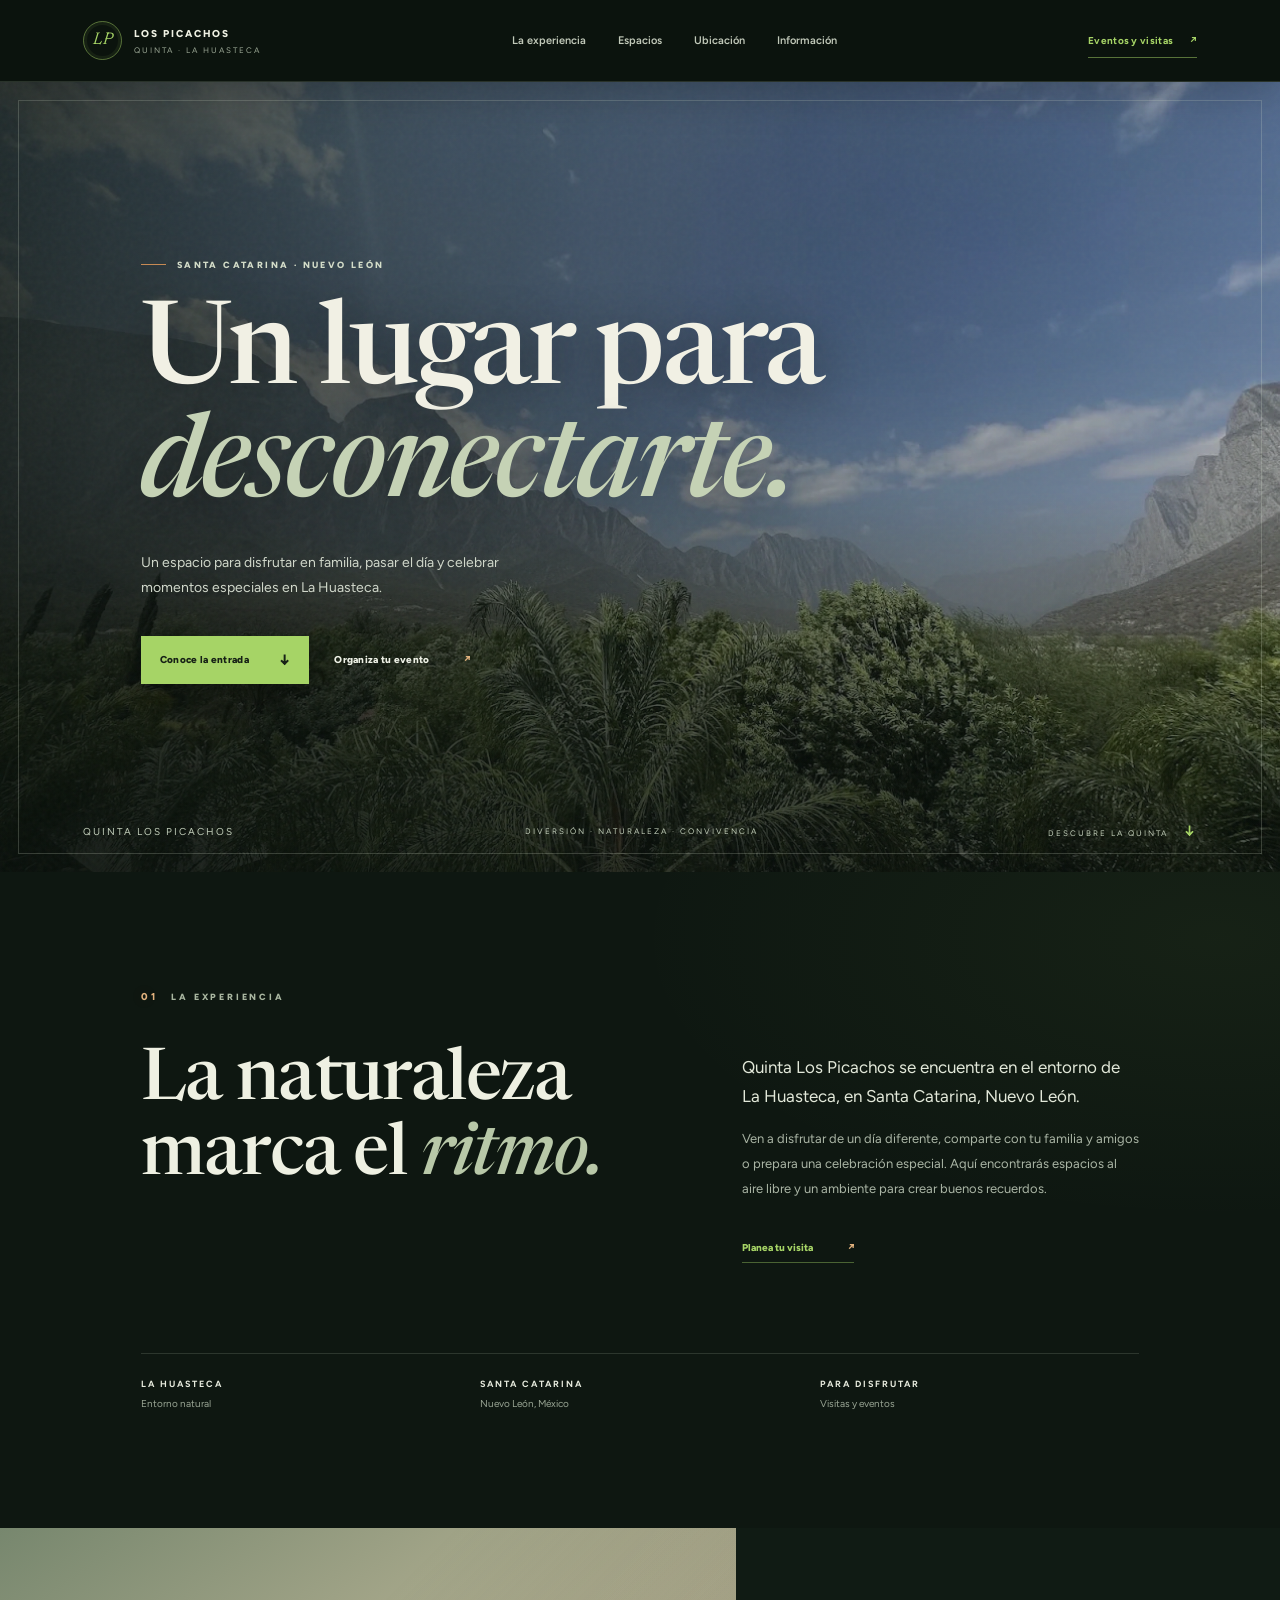
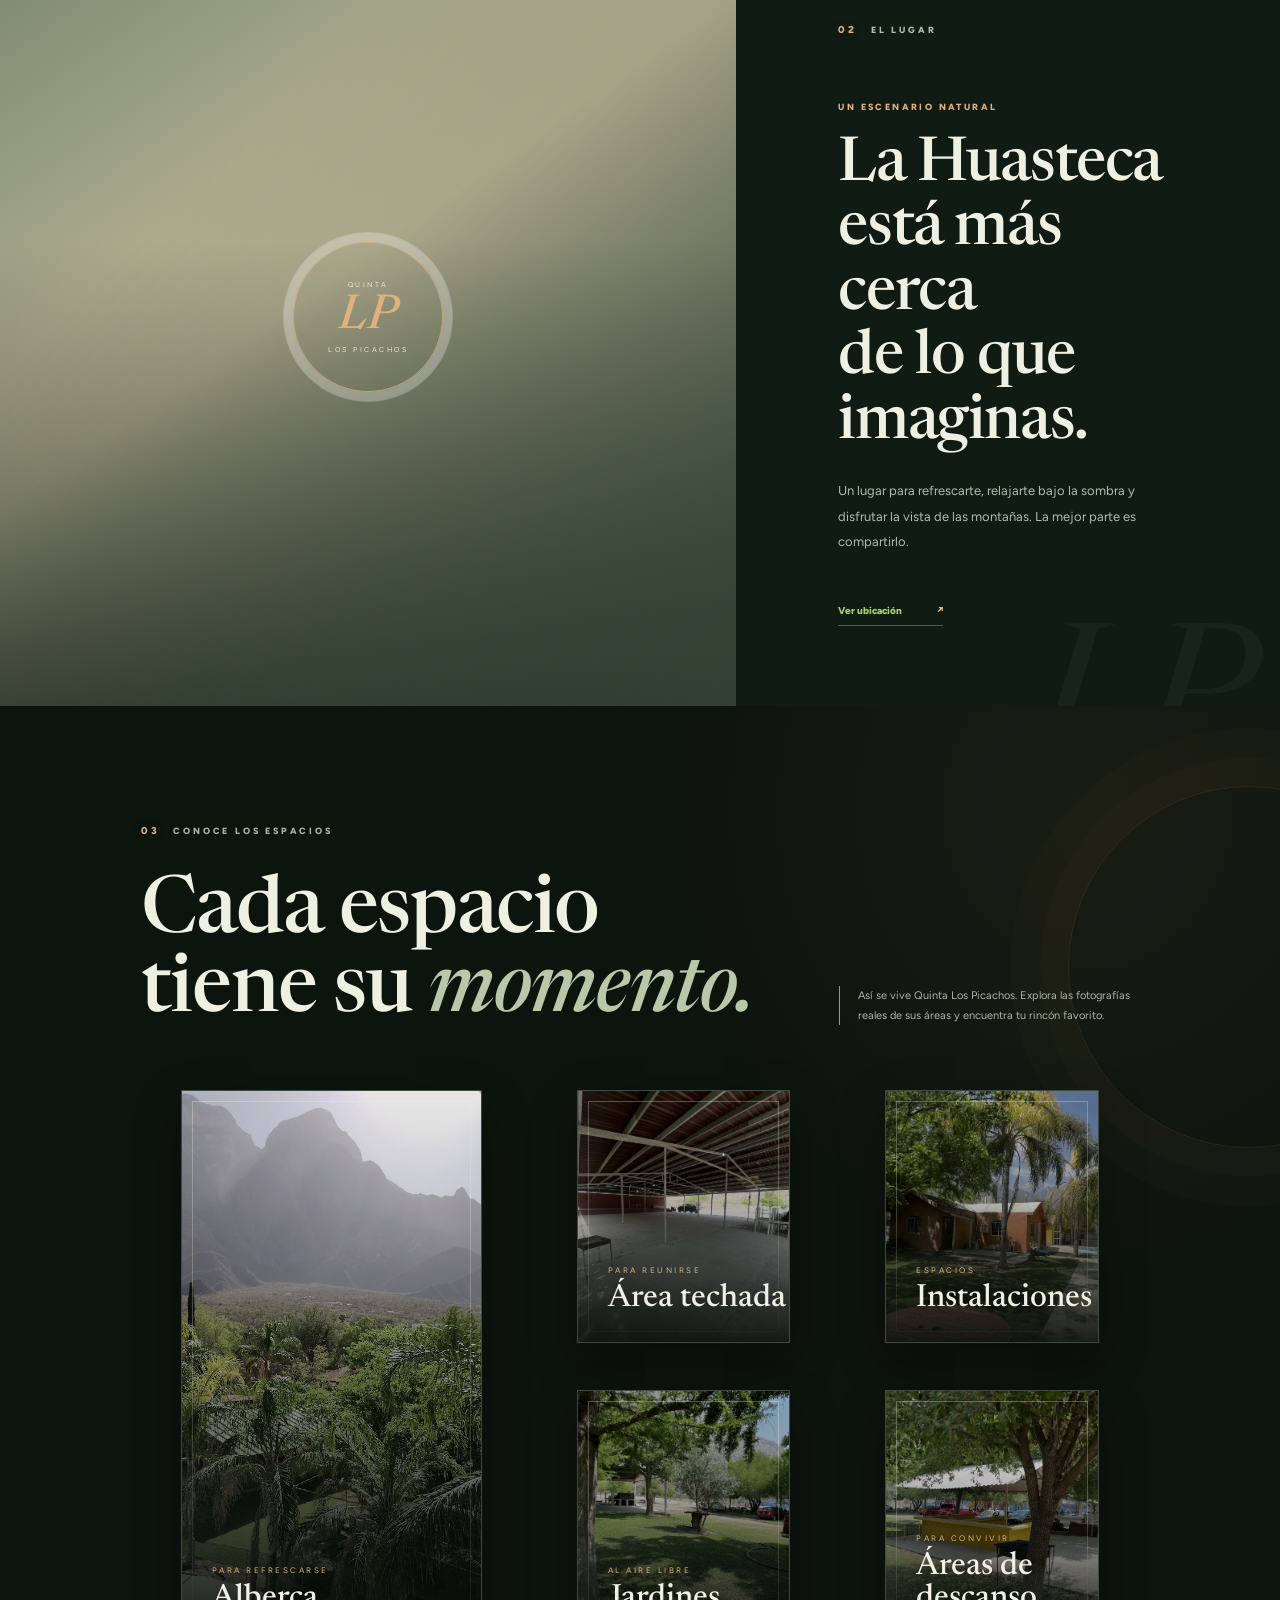
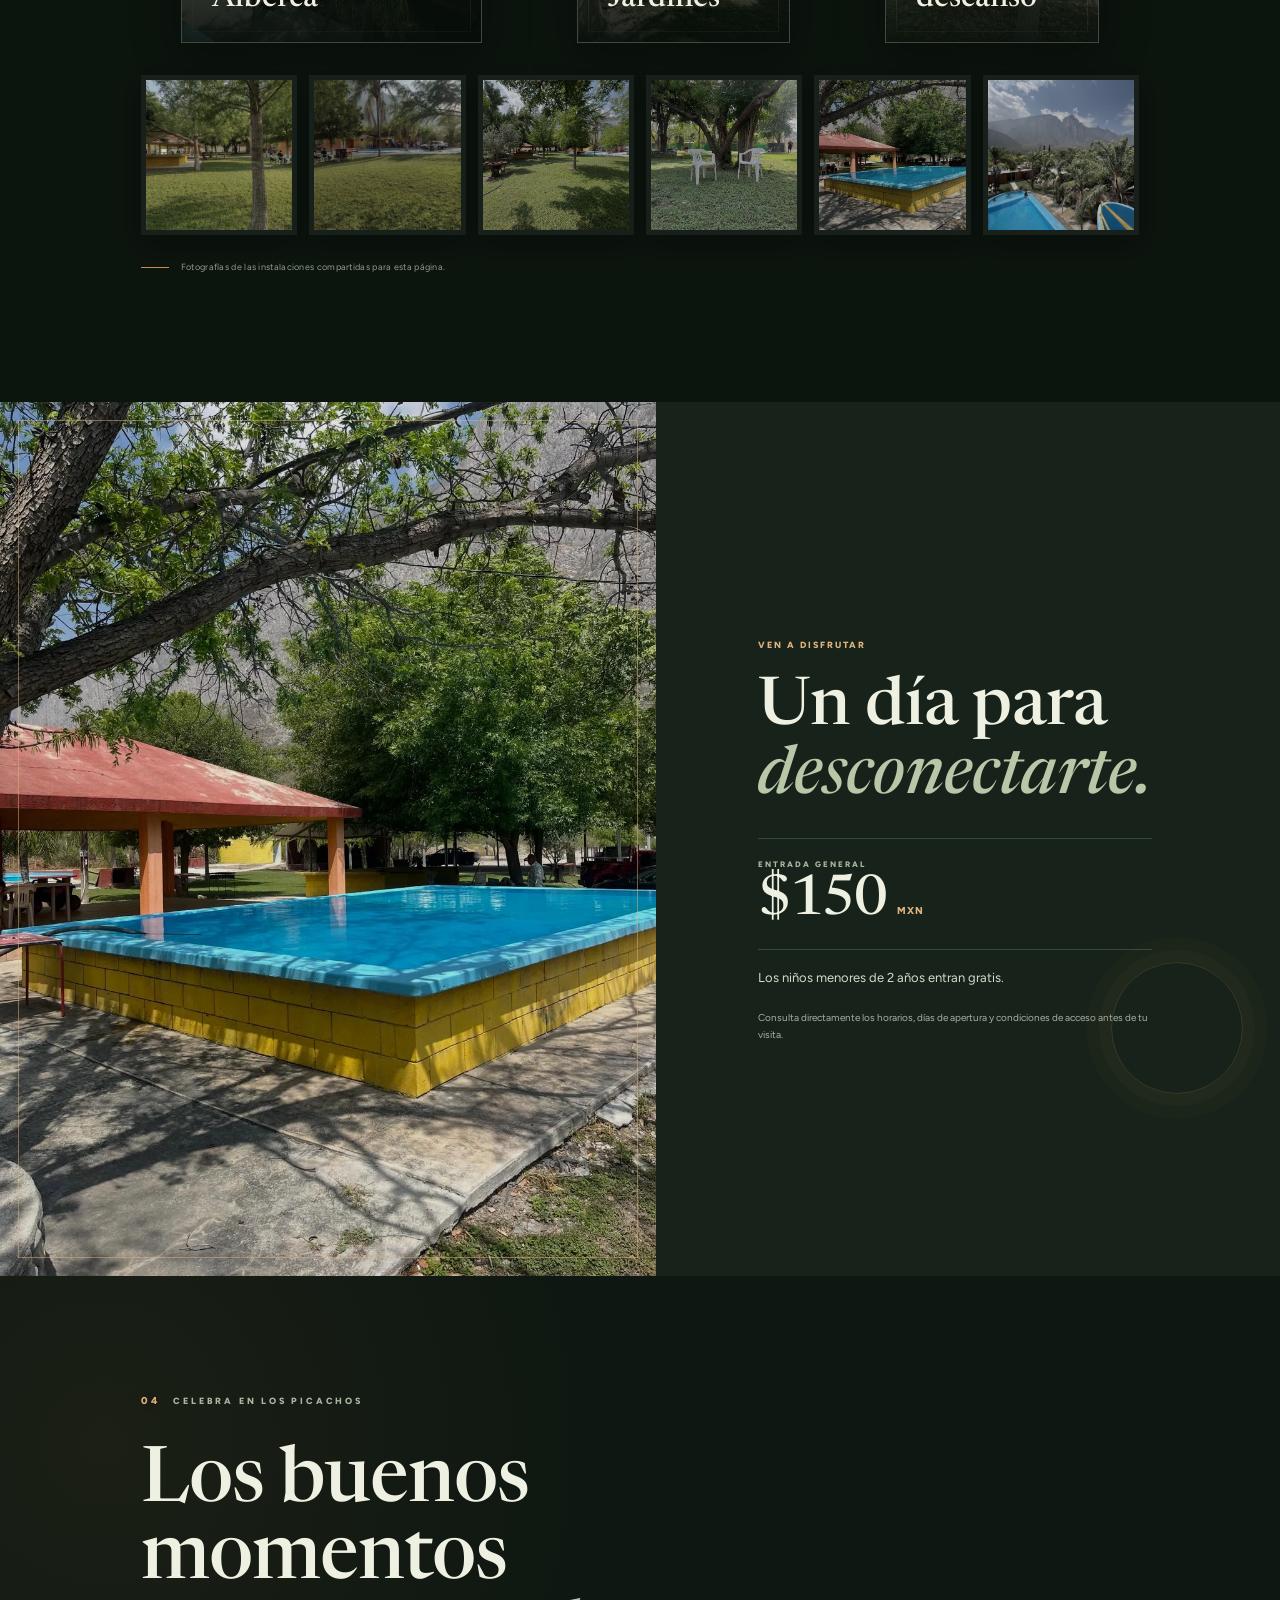
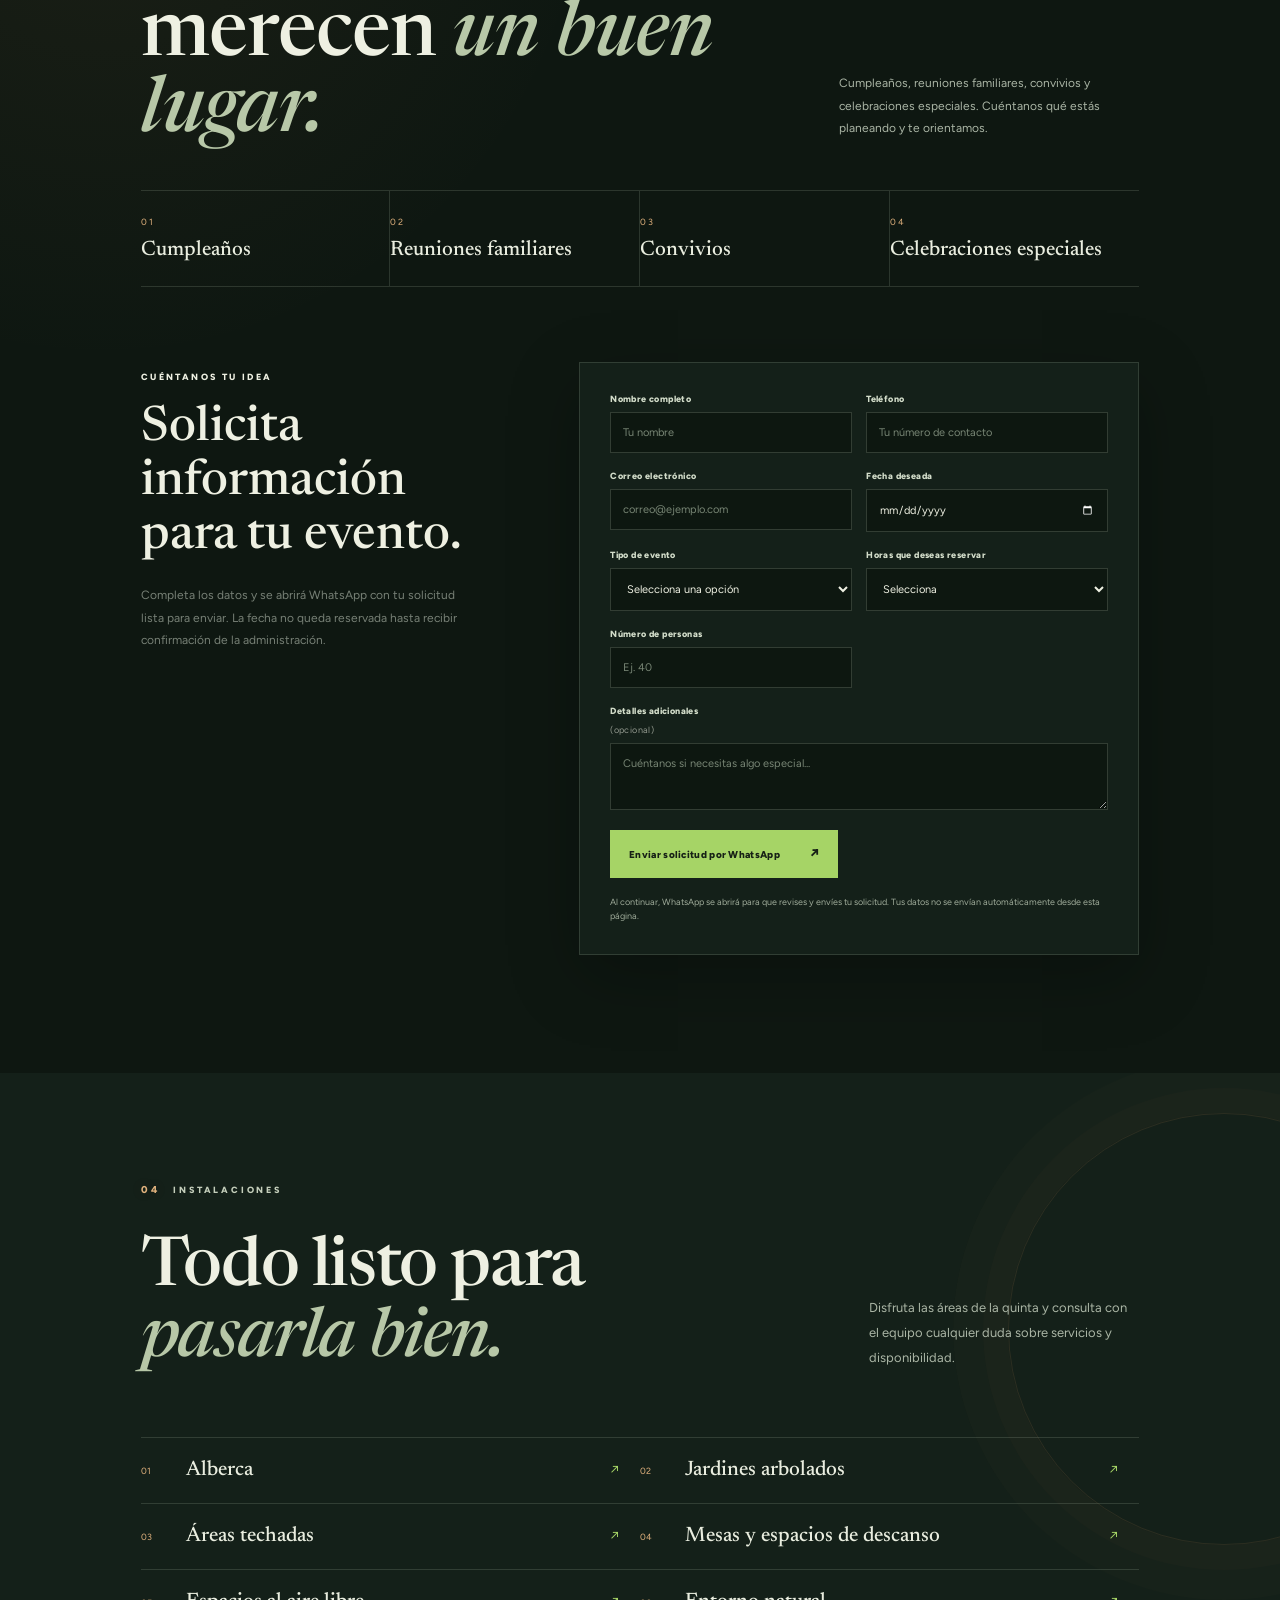
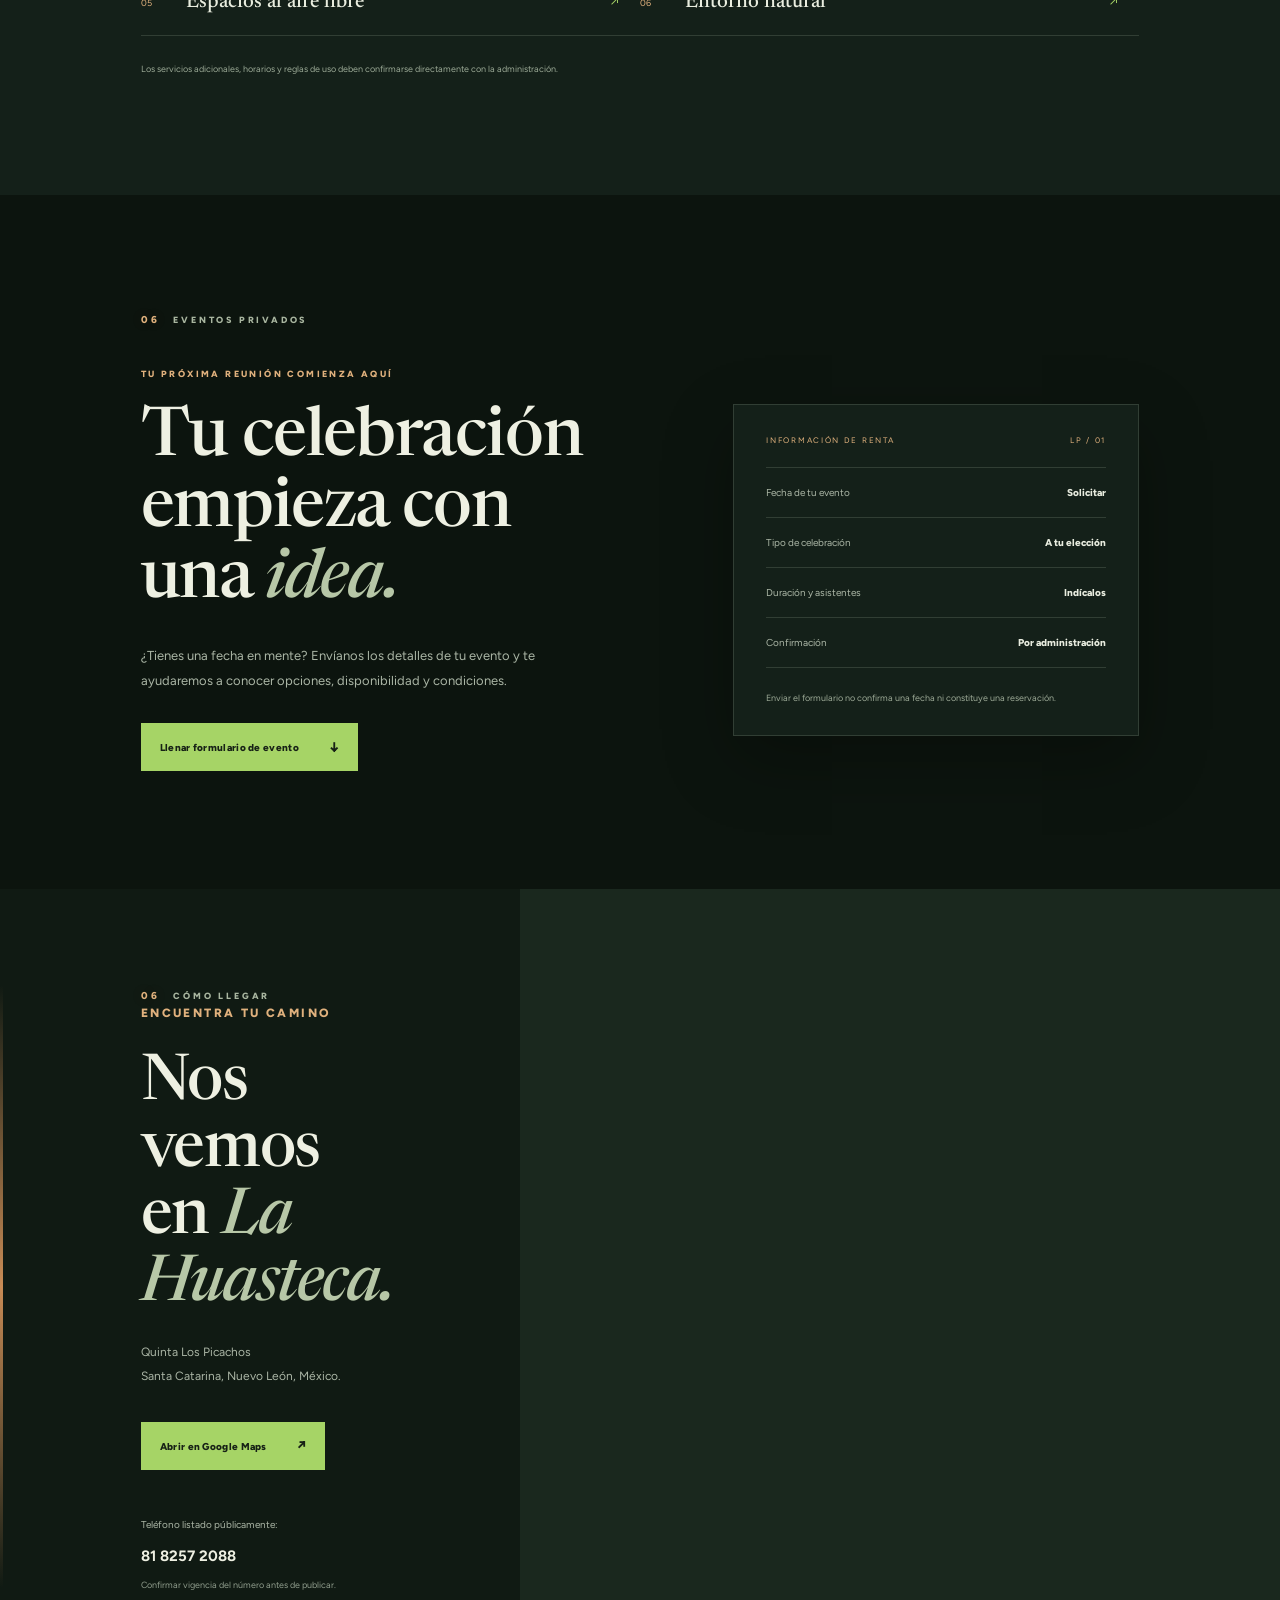
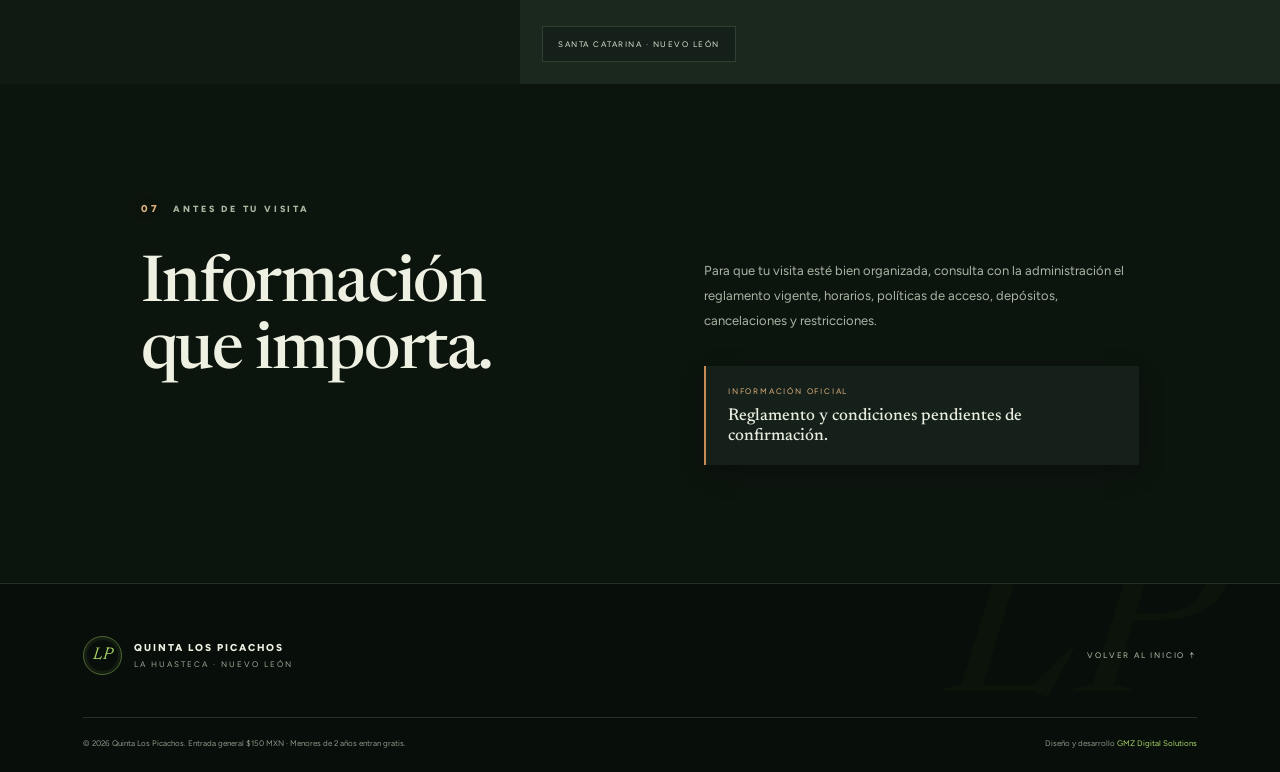
==== commit e39368d9: "Restaurar versión original y guardar el rediseño como archivos -claude - index.html, styles.css y sc" ====
--- a/index.html
+++ b/index.html
@@ -1,368 +1,196 @@
 <!DOCTYPE html>
 <html lang="es">
+<head>
+  <meta charset="UTF-8">
+  <meta name="viewport" content="width=device-width, initial-scale=1.0">
+  <meta name="theme-color" content="#0c140e">
+  <meta name="description" content="Quinta Los Picachos, un espacio en el entorno de La Huasteca, Santa Catarina, Nuevo León. Conoce el lugar y solicita información para tu evento.">
+  <title>Quinta Los Picachos | La Huasteca</title>
+  <link rel="preconnect" href="https://fonts.googleapis.com">
+  <link rel="preconnect" href="https://fonts.gstatic.com" crossorigin>
+  <link href="https://fonts.googleapis.com/css2?family=Figtree:wght@400;500;600;700;800&family=Newsreader:ital,opsz,wght@0,6..72,400;0,6..72,500;0,6..72,600;1,6..72,400;1,6..72,500&display=swap" rel="stylesheet">
+  <link rel="stylesheet" href="styles.css">
+</head>
+<body>
+  <header class="site-header">
+    <a class="brand" href="#inicio" aria-label="Quinta Los Picachos, inicio">
+      <span class="brand-symbol">LP</span>
+      <span class="brand-copy"><strong>LOS PICACHOS</strong><small>QUINTA · LA HUASTECA</small></span>
+    </a>
+    <button class="menu-toggle" aria-label="Abrir menú" aria-expanded="false"><span></span><span></span></button>
+    <nav class="main-nav" aria-label="Navegación principal">
+      <a href="#experiencia">La experiencia</a>
+      <a href="#espacios">Espacios</a>
+      <a href="#ubicacion">Ubicación</a>
+      <a href="#informacion">Información</a>
+    </nav>
+    <a class="header-cta" href="#eventos">Eventos y visitas <span>↗</span></a>
+  </header>
 
-<head>
-    <meta charset="UTF-8">
-    <meta name="viewport" content="width=device-width, initial-scale=1.0">
-    <title>Quinta Los Picachos | Quinta para eventos en La Huasteca, Santa Catarina</title>
-    <meta name="description" content="Quinta Los Picachos en La Huasteca, Santa Catarina, Nuevo León. Alberca, jardines y áreas techadas para pasar el día o celebrar tu evento. Entrada $150 MXN.">
-    <meta name="theme-color" content="#2f4a4f">
+  <main>
+    <section class="hero" id="inicio">
+      <div class="hero-backdrop" aria-hidden="true"></div>
+      <div class="hero-grain" aria-hidden="true"></div>
+      <div class="hero-content">
+        <p class="eyebrow"><span></span> SANTA CATARINA · NUEVO LEÓN</p>
+        <h1>Un lugar para<br><em>desconectarte.</em></h1>
+        <p class="hero-description">Un espacio para disfrutar en familia, pasar el día y celebrar momentos especiales en La Huasteca.</p>
+        <div class="hero-actions">
+          <a class="button button-primary" href="#entrada">Conoce la entrada <span>↓</span></a>
+          <a class="button button-quiet" href="#eventos">Organiza tu evento <span>↗</span></a>
+        </div>
+      </div>
+      <div class="hero-bottom">
+        <span class="hero-index">QUINTA LOS PICACHOS</span>
+        <span class="hero-caption">DIVERSIÓN · NATURALEZA · CONVIVENCIA</span>
+        <a href="#experiencia" class="scroll-indicator">DESCUBRE LA QUINTA <b>↓</b></a>
+      </div>
+      
+    </section>
 
-    <!-- Al compartir el enlace por WhatsApp o redes -->
-    <meta property="og:type" content="website">
-    <meta property="og:title" content="Quinta Los Picachos | La Huasteca">
-    <meta property="og:description" content="Alberca, jardines y áreas techadas al pie de las montañas de La Huasteca. Visítanos o celebra tu evento.">
-    <meta property="og:image" content="https://gamezun.github.io/Quinta-los-pciachos/assets/hero.webp">
-    <meta property="og:locale" content="es_MX">
+    <section class="intro section-wrap" id="experiencia">
+      <div class="section-label"><span>01</span> LA EXPERIENCIA</div>
+      <div class="intro-layout">
+        <h2>La naturaleza<br>marca el <em>ritmo.</em></h2>
+        <div class="intro-copy">
+          <p class="lead">Quinta Los Picachos se encuentra en el entorno de La Huasteca, en Santa Catarina, Nuevo León.</p>
+          <p>Ven a disfrutar de un día diferente, comparte con tu familia y amigos o prepara una celebración especial. Aquí encontrarás espacios al aire libre y un ambiente para crear buenos recuerdos.</p>
+          <a class="underlined-link" href="#reservar">Planea tu visita <span>↗</span></a>
+        </div>
+      </div>
+      <div class="intro-stats">
+        <div><strong>LA HUASTECA</strong><span>Entorno natural</span></div>
+        <div><strong>SANTA CATARINA</strong><span>Nuevo León, México</span></div>
+        <div><strong>PARA DISFRUTAR</strong><span>Visitas y eventos</span></div>
+      </div>
+    </section>
 
-    <link rel="preconnect" href="https://fonts.googleapis.com">
-    <link rel="preconnect" href="https://fonts.gstatic.com" crossorigin>
-    <link href="https://fonts.googleapis.com/css2?family=DM+Sans:wght@400;500;700&family=Fraunces:opsz,wght@9..144,500;9..144,700&display=swap" rel="stylesheet">
-    <link rel="stylesheet" href="styles.css">
+    <section class="landscape-section">
+      <div class="landscape-visual">
+        
+        <div class="landscape-stamp"><span>QUINTA</span><strong>LP</strong><span>LOS PICACHOS</span></div>
+        
+      </div>
+      <div class="landscape-copy">
+        <div class="section-label light"><span>02</span> EL LUGAR</div>
+        <p class="overline">UN ESCENARIO NATURAL</p>
+        <h2>La Huasteca<br>está más cerca<br>de lo que imaginas.</h2>
+        <p>Un lugar para refrescarte, relajarte bajo la sombra y disfrutar la vista de las montañas. La mejor parte es compartirlo.</p>
+        <a class="text-link-light" href="#ubicacion">Ver ubicación <span>↗</span></a>
+      </div>
+    </section>
 
-    <script type="application/ld+json">
-    {
-        "@context": "https://schema.org",
-        "@type": "LocalBusiness",
-        "name": "Quinta Los Picachos",
-        "description": "Quinta con alberca, jardines y áreas techadas para visitas y eventos en La Huasteca.",
-        "telephone": "+52 81 8257 2088",
-        "address": {
-            "@type": "PostalAddress",
-            "addressLocality": "Santa Catarina",
-            "addressRegion": "Nuevo León",
-            "addressCountry": "MX"
-        }
-    }
-    </script>
-</head>
+    <section class="spaces section-wrap" id="espacios">
+      <div class="section-label"><span>03</span> CONOCE LOS ESPACIOS</div>
+      <div class="section-heading">
+        <h2>Cada espacio<br>tiene su <em>momento.</em></h2>
+        <p>Así se vive Quinta Los Picachos. Explora las fotografías reales de sus áreas y encuentra tu rincón favorito.</p>
+      </div>
+      <div class="gallery-grid">
+        <figure class="gallery-item gallery-large"><img src="assets/galeria-10.webp" alt="Vista de la alberca y las montañas de La Huasteca" loading="lazy"><figcaption class="gallery-caption"><span>PARA REFRESCARSE</span><h3>Alberca</h3></figcaption></figure>
+        <figure class="gallery-item"><img src="assets/galeria-06.webp" alt="Área techada para convivencias" loading="lazy"><figcaption class="gallery-caption"><span>PARA REUNIRSE</span><h3>Área techada</h3></figcaption></figure>
+        <figure class="gallery-item"><img src="assets/galeria-07.webp" alt="Instalaciones y áreas exteriores" loading="lazy"><figcaption class="gallery-caption"><span>ESPACIOS</span><h3>Instalaciones</h3></figcaption></figure>
+        <figure class="gallery-item"><img src="assets/galeria-03.webp" alt="Jardín arbolado de la quinta" loading="lazy"><figcaption class="gallery-caption"><span>AL AIRE LIBRE</span><h3>Jardines</h3></figcaption></figure>
+        <figure class="gallery-item"><img src="assets/galeria-08.webp" alt="Área exterior con sombra" loading="lazy"><figcaption class="gallery-caption"><span>PARA CONVIVIR</span><h3>Áreas de descanso</h3></figcaption></figure>
+      </div>
+      <div class="gallery-more">
+        <img src="assets/galeria-01.webp" alt="Jardín de Quinta Los Picachos" loading="lazy">
+        <img src="assets/galeria-02.webp" alt="Vista de las áreas verdes" loading="lazy">
+        <img src="assets/galeria-04.webp" alt="Jardín y árboles" loading="lazy">
+        <img src="assets/galeria-05.webp" alt="Mesas en área arbolada" loading="lazy">
+        <img src="assets/galeria-09.webp" alt="Alberca exterior" loading="lazy">
+        <img src="assets/galeria-11.webp" alt="Vista panorámica de la alberca y las montañas" loading="lazy">
+      </div>
+      <p class="gallery-footnote">Fotografías de las instalaciones compartidas para esta página.</p>
+    </section>
 
-<body>
+    <section class="entry-section" id="entrada">
+      <div class="entry-photo"><img src="assets/galeria-09.webp" alt="Alberca de Quinta Los Picachos" loading="lazy"></div>
+      <div class="entry-copy">
+        <p class="overline">VEN A DISFRUTAR</p>
+        <h2>Un día para<br><em>desconectarte.</em></h2>
+        <div class="entry-price"><span>ENTRADA GENERAL</span><strong>$150 <small>MXN</small></strong></div>
+        <p>Los niños menores de 2 años entran gratis.</p>
+        <p class="entry-note">Consulta directamente los horarios, días de apertura y condiciones de acceso antes de tu visita.</p>
+      </div>
+    </section>
 
-    <!-- ============ ENCABEZADO ============ -->
-    <header class="header" id="inicio">
-        <div class="wrap header__inner">
-            <a href="#inicio" class="logo" aria-label="Quinta Los Picachos, inicio">
-                <span class="logo__mark">LP</span>
-                <span class="logo__text">Los Picachos<small>Quinta · La Huasteca</small></span>
-            </a>
+    <section class="events-section section-wrap" id="eventos">
+      <div class="section-label"><span>04</span> CELEBRA EN LOS PICACHOS</div>
+      <div class="events-heading"><h2>Los buenos momentos<br>merecen <em>un buen lugar.</em></h2><p>Cumpleaños, reuniones familiares, convivios y celebraciones especiales. Cuéntanos qué estás planeando y te orientamos.</p></div>
+      <div class="event-types">
+        <div><span>01</span><strong>Cumpleaños</strong></div><div><span>02</span><strong>Reuniones familiares</strong></div><div><span>03</span><strong>Convivios</strong></div><div><span>04</span><strong>Celebraciones especiales</strong></div>
+      </div>
+      <div class="event-form-wrap">
+        <div><p class="overline">CUÉNTANOS TU IDEA</p><h3>Solicita información<br>para tu evento.</h3><p>Completa los datos y se abrirá WhatsApp con tu solicitud lista para enviar. La fecha no queda reservada hasta recibir confirmación de la administración.</p></div>
+        <form id="event-form" class="event-form">
+          <label>Nombre completo<input name="nombre" type="text" autocomplete="name" required placeholder="Tu nombre"></label>
+          <label>Teléfono<input name="telefono" type="tel" autocomplete="tel" required placeholder="Tu número de contacto"></label>
+          <label>Correo electrónico<input name="correo" type="email" autocomplete="email" required placeholder="correo@ejemplo.com"></label>
+          <label>Fecha deseada<input name="fecha" type="date" required></label>
+          <label>Tipo de evento<select name="tipo" required><option value="">Selecciona una opción</option><option>Cumpleaños</option><option>Reunión familiar</option><option>Convivio</option><option>Celebración especial</option><option>Otro</option></select></label>
+          <label>Horas que deseas reservar<select name="horas" required><option value="">Selecciona</option><option>2 horas</option><option>3 horas</option><option>4 horas</option><option>5 horas</option><option>6 horas</option><option>Más de 6 horas</option><option>Por definir</option></select></label>
+          <label>Número de personas<input name="personas" type="number" min="1" max="1000" required placeholder="Ej. 40"></label>
+          <label class="form-full">Detalles adicionales <span class="optional">(opcional)</span><textarea name="detalles" rows="3" placeholder="Cuéntanos si necesitas algo especial..."></textarea></label>
+          <button class="button button-dark form-full" type="submit">Enviar solicitud por WhatsApp <span>↗</span></button>
+          <p class="form-full form-privacy">Al continuar, WhatsApp se abrirá para que revises y envíes tu solicitud. Tus datos no se envían automáticamente desde esta página.</p>
+        </form>
+      </div>
+    </section>
 
-            <nav class="nav" id="nav" aria-label="Principal">
-                <a href="#lugar">El lugar</a>
-                <a href="#galeria">Galería</a>
-                <a href="#visita">Visítanos</a>
-                <a href="#eventos">Eventos</a>
-                <a href="#ubicacion">Ubicación</a>
-                <a href="#eventos" class="btn btn--small nav__cta">Cotiza tu evento</a>
-            </nav>
+    <section class="amenities-section">
+      <div class="amenities-inner">
+        <div class="section-label light"><span>04</span> INSTALACIONES</div>
+        <div class="amenities-heading"><h2>Todo listo para<br><em>pasarla bien.</em></h2><p>Disfruta las áreas de la quinta y consulta con el equipo cualquier duda sobre servicios y disponibilidad.</p></div>
+        <div class="amenities-list">
+          <div><span>01</span><strong>Alberca</strong><i>↗</i></div>
+          <div><span>02</span><strong>Jardines arbolados</strong><i>↗</i></div>
+          <div><span>03</span><strong>Áreas techadas</strong><i>↗</i></div>
+          <div><span>04</span><strong>Mesas y espacios de descanso</strong><i>↗</i></div>
+          <div><span>05</span><strong>Espacios al aire libre</strong><i>↗</i></div>
+          <div><span>06</span><strong>Entorno natural</strong><i>↗</i></div>
+        </div>
+        <p class="fine-print">Los servicios adicionales, horarios y reglas de uso deben confirmarse directamente con la administración.</p>
+      </div>
+    </section>
 
-            <button class="menu-btn" id="menuBtn" aria-label="Abrir menú" aria-expanded="false" aria-controls="nav">
-                <span></span><span></span><span></span>
-            </button>
+    <section class="booking-section section-wrap" id="reservar">
+      <div class="section-label"><span>06</span> EVENTOS PRIVADOS</div>
+      <div class="booking-layout">
+        <div><p class="overline">TU PRÓXIMA REUNIÓN COMIENZA AQUÍ</p><h2>Tu celebración<br>empieza con una <em>idea.</em></h2><p class="booking-copy">¿Tienes una fecha en mente? Envíanos los detalles de tu evento y te ayudaremos a conocer opciones, disponibilidad y condiciones.</p><a class="button button-dark" href="#eventos">Llenar formulario de evento <span>↓</span></a></div>
+        <div class="booking-card">
+          <div class="booking-card-top"><span>INFORMACIÓN DE RENTA</span><span>LP / 01</span></div>
+          <div class="booking-row"><span>Fecha de tu evento</span><strong>Solicitar</strong></div>
+          <div class="booking-row"><span>Tipo de celebración</span><strong>A tu elección</strong></div>
+          <div class="booking-row"><span>Duración y asistentes</span><strong>Indícalos</strong></div>
+          <div class="booking-row"><span>Confirmación</span><strong>Por administración</strong></div>
+          <p>Enviar el formulario no confirma una fecha ni constituye una reservación.</p>
         </div>
-    </header>
+      </div>
+    </section>
 
-    <main>
+    <section class="location-section" id="ubicacion">
+      <div class="location-copy">
+        <div class="section-label"><span>06</span> CÓMO LLEGAR</div>
+        <p class="overline">ENCUENTRA TU CAMINO</p>
+        <h2>Nos vemos<br>en <em>La Huasteca.</em></h2>
+        <p>Quinta Los Picachos<br>Santa Catarina, Nuevo León, México.</p>
+        <a class="button button-dark" href="https://www.google.com/maps/search/?api=1&query=Quinta+Los+Picachos+La+Huasteca+Santa+Catarina+Nuevo+Leon" target="_blank" rel="noopener">Abrir en Google Maps <span>↗</span></a>
+        <p class="location-contact">Teléfono listado públicamente: <strong>81 8257 2088</strong><small>Confirmar vigencia del número antes de publicar.</small></p>
+      </div>
+      <div class="map-panel"><iframe title="Mapa de Quinta Los Picachos en La Huasteca" src="https://www.google.com/maps?q=Quinta%20Los%20Picachos%2C%20La%20Huasteca%2C%20Santa%20Catarina%2C%20Nuevo%20Le%C3%B3n&output=embed" loading="lazy" referrerpolicy="no-referrer-when-downgrade"></iframe><span class="map-tag">SANTA CATARINA · NUEVO LEÓN</span></div>
+    </section>
 
-        <!-- ============ PORTADA ============ -->
-        <section class="hero">
-            <img class="hero__img" src="assets/hero.webp"
-                alt="Vista panorámica de la alberca y las montañas de La Huasteca">
-            <div class="hero__shade"></div>
+    <section class="info-section section-wrap" id="informacion">
+      <div class="section-label"><span>07</span> ANTES DE TU VISITA</div>
+      <div class="info-layout"><h2>Información<br>que importa.</h2><div><p>Para que tu visita esté bien organizada, consulta con la administración el reglamento vigente, horarios, políticas de acceso, depósitos, cancelaciones y restricciones.</p><div class="info-notice"><span>INFORMACIÓN OFICIAL</span><strong>Reglamento y condiciones pendientes de confirmación.</strong></div></div></div>
+    </section>
+  </main>
 
-            <div class="wrap hero__content">
-                <p class="eyebrow eyebrow--light">Santa Catarina · Nuevo León</p>
-                <h1>Alberca, sombra y montañas, <span>a un paso de la ciudad.</span></h1>
-                <p class="hero__lead">Pasa el día en familia o celebra tu evento en Quinta Los Picachos, en el entorno de La Huasteca.</p>
-
-                <div class="hero__actions">
-                    <a href="#eventos" class="btn">Organiza tu evento</a>
-                    <a href="#galeria" class="btn btn--ghost">Ver el lugar</a>
-                </div>
-
-                <ul class="hero__facts">
-                    <li><strong>$150</strong> entrada general</li>
-                    <li><strong>Gratis</strong> menores de 2 años</li>
-                    <li><strong>Eventos</strong> cumpleaños, convivios y más</li>
-                </ul>
-            </div>
-        </section>
-
-        <!-- ============ EL LUGAR ============ -->
-        <section class="section" id="lugar">
-            <div class="wrap split">
-                <div>
-                    <p class="eyebrow">01 · El lugar</p>
-                    <h2>La naturaleza marca el ritmo.</h2>
-                    <p>Quinta Los Picachos está en el entorno de La Huasteca, en Santa Catarina, Nuevo León. Es un lugar para refrescarte en la alberca, descansar bajo la sombra de los árboles y disfrutar la vista de las montañas.</p>
-                    <p>Ven a pasar un día diferente con tu familia y amigos, o prepara una celebración especial al aire libre.</p>
-                    <a href="#ubicacion" class="link-arrow">Ver cómo llegar</a>
-                </div>
-
-                <ul class="features">
-                    <li>
-                        <h3>Alberca</h3>
-                        <p>Para refrescarse con vista a las montañas.</p>
-                    </li>
-                    <li>
-                        <h3>Jardines arbolados</h3>
-                        <p>Sombra y espacio para caminar y convivir.</p>
-                    </li>
-                    <li>
-                        <h3>Áreas techadas</h3>
-                        <p>Para reunirse sin preocuparse por el clima.</p>
-                    </li>
-                    <li>
-                        <h3>Mesas y descanso</h3>
-                        <p>Rincones al aire libre para comer y platicar.</p>
-                    </li>
-                </ul>
-            </div>
-        </section>
-
-        <!-- ============ GALERÍA ============ -->
-        <section class="section section--sand" id="galeria">
-            <div class="wrap">
-                <div class="section__head">
-                    <p class="eyebrow">02 · Galería</p>
-                    <h2>Así se vive Quinta Los Picachos.</h2>
-                    <p>Fotografías reales de las instalaciones. Toca cualquiera para verla en grande.</p>
-                </div>
-
-                <div class="gallery" id="gallery">
-                    <button class="gallery__item" data-index="0">
-                        <img src="assets/galeria-10.webp" alt="Alberca con vista a las montañas de La Huasteca" loading="lazy">
-                        <span>Alberca</span>
-                    </button>
-                    <button class="gallery__item" data-index="1">
-                        <img src="assets/galeria-06.webp" alt="Área techada para convivencias" loading="lazy">
-                        <span>Área techada</span>
-                    </button>
-                    <button class="gallery__item" data-index="2">
-                        <img src="assets/galeria-07.webp" alt="Instalaciones y áreas exteriores" loading="lazy">
-                        <span>Instalaciones</span>
-                    </button>
-                    <button class="gallery__item" data-index="3">
-                        <img src="assets/galeria-03.webp" alt="Jardín arbolado de la quinta" loading="lazy">
-                        <span>Jardines</span>
-                    </button>
-                    <button class="gallery__item" data-index="4">
-                        <img src="assets/galeria-08.webp" alt="Área exterior con sombra para descansar" loading="lazy">
-                        <span>Áreas de descanso</span>
-                    </button>
-                    <button class="gallery__item" data-index="5">
-                        <img src="assets/galeria-11.webp" alt="Vista panorámica de la alberca y las montañas" loading="lazy">
-                        <span>Vista panorámica</span>
-                    </button>
-                    <button class="gallery__item" data-index="6">
-                        <img src="assets/galeria-01.webp" alt="Jardín de Quinta Los Picachos" loading="lazy">
-                        <span>Jardín</span>
-                    </button>
-                    <button class="gallery__item" data-index="7">
-                        <img src="assets/galeria-02.webp" alt="Vista de las áreas verdes" loading="lazy">
-                        <span>Áreas verdes</span>
-                    </button>
-                    <button class="gallery__item" data-index="8">
-                        <img src="assets/galeria-04.webp" alt="Jardín y árboles" loading="lazy">
-                        <span>Entre los árboles</span>
-                    </button>
-                    <button class="gallery__item" data-index="9">
-                        <img src="assets/galeria-05.webp" alt="Mesas en área arbolada" loading="lazy">
-                        <span>Mesas bajo la sombra</span>
-                    </button>
-                    <button class="gallery__item" data-index="10">
-                        <img src="assets/galeria-09.webp" alt="Alberca exterior" loading="lazy">
-                        <span>Alberca exterior</span>
-                    </button>
-                </div>
-            </div>
-        </section>
-
-        <!-- ============ VISÍTANOS ============ -->
-        <section class="section section--teal" id="visita">
-            <div class="wrap visit">
-                <div>
-                    <p class="eyebrow eyebrow--light">03 · Visítanos</p>
-                    <h2>Un día para desconectarte.</h2>
-                    <p>Entra, escoge tu sombra y disfruta la alberca. Sin complicaciones.</p>
-                </div>
-
-                <div class="price-card">
-                    <p class="price-card__label">Entrada general</p>
-                    <p class="price-card__price">$150 <small>MXN por persona</small></p>
-                    <p class="price-card__note">Los niños menores de 2 años entran gratis.</p>
-                    <hr>
-                    <p class="price-card__small">¿Quieres saber horarios, días de apertura o el reglamento antes de venir? Pregúntanos directo.</p>
-                    <a class="btn btn--wa" data-wa="Hola, quiero información sobre horarios y condiciones para visitar Quinta Los Picachos." href="#">Preguntar por WhatsApp</a>
-                </div>
-            </div>
-        </section>
-
-        <!-- ============ EVENTOS ============ -->
-        <section class="section" id="eventos">
-            <div class="wrap events">
-                <div>
-                    <p class="eyebrow">04 · Eventos</p>
-                    <h2>Los buenos momentos merecen un buen lugar.</h2>
-                    <p>Cumpleaños, reuniones familiares, convivios y celebraciones especiales. Cuéntanos qué estás planeando y te orientamos con opciones, disponibilidad y condiciones.</p>
-
-                    <ul class="tags">
-                        <li>Cumpleaños</li>
-                        <li>Reuniones familiares</li>
-                        <li>Convivios</li>
-                        <li>Celebraciones especiales</li>
-                    </ul>
-
-                    <p class="muted">Enviar el formulario no reserva la fecha: la reservación se confirma directamente con la administración.</p>
-                </div>
-
-                <form class="form" id="eventoForm" novalidate>
-                    <h3>Solicita información para tu evento</h3>
-
-                    <div class="field">
-                        <label for="nombre">Nombre</label>
-                        <input type="text" id="nombre" name="nombre" autocomplete="name" placeholder="Tu nombre" required>
-                    </div>
-
-                    <div class="row">
-                        <div class="field">
-                            <label for="fecha">Fecha deseada</label>
-                            <input type="date" id="fecha" name="fecha" required>
-                        </div>
-                        <div class="field">
-                            <label for="personas">Número de personas</label>
-                            <input type="number" id="personas" name="personas" min="1" inputmode="numeric" placeholder="Ej. 40" required>
-                        </div>
-                    </div>
-
-                    <div class="row">
-                        <div class="field">
-                            <label for="tipo">Tipo de evento</label>
-                            <select id="tipo" name="tipo" required>
-                                <option value="">Selecciona una opción</option>
-                                <option>Cumpleaños</option>
-                                <option>Reunión familiar</option>
-                                <option>Convivio</option>
-                                <option>Celebración especial</option>
-                                <option>Otro</option>
-                            </select>
-                        </div>
-                        <div class="field">
-                            <label for="horas">Horas que deseas reservar</label>
-                            <select id="horas" name="horas">
-                                <option value="Por definir">Por definir</option>
-                                <option>2 horas</option>
-                                <option>3 horas</option>
-                                <option>4 horas</option>
-                                <option>5 horas</option>
-                                <option>6 horas</option>
-                                <option>Más de 6 horas</option>
-                            </select>
-                        </div>
-                    </div>
-
-                    <div class="field">
-                        <label for="detalles">Detalles adicionales (opcional)</label>
-                        <textarea id="detalles" name="detalles" rows="3" placeholder="Cuéntanos algo más de tu evento"></textarea>
-                    </div>
-
-                    <p class="form__error" id="formError" role="alert" hidden></p>
-
-                    <button type="submit" class="btn btn--wa btn--block">Enviar solicitud por WhatsApp</button>
-                    <p class="form__note">Se abrirá WhatsApp con tu mensaje listo para enviar. Tus datos no se envían automáticamente desde esta página.</p>
-                </form>
-            </div>
-        </section>
-
-        <!-- ============ UBICACIÓN ============ -->
-        <section class="section section--sand" id="ubicacion">
-            <div class="wrap location">
-                <div>
-                    <p class="eyebrow">05 · Ubicación</p>
-                    <h2>Nos vemos en La Huasteca.</h2>
-                    <p><strong>Quinta Los Picachos</strong><br>La Huasteca, Santa Catarina, Nuevo León, México.</p>
-
-                    <div class="location__actions">
-                        <a class="btn" target="_blank" rel="noopener"
-                            href="https://www.google.com/maps/search/?api=1&query=Quinta%20Los%20Picachos%20La%20Huasteca%20Santa%20Catarina%20Nuevo%20Leon">Abrir en Google Maps</a>
-                        <a class="btn btn--outline" href="tel:+528182572088">Llamar al 81 8257 2088</a>
-                    </div>
-                </div>
-
-                <div class="map">
-                    <iframe
-                        src="https://www.google.com/maps?q=Quinta%20Los%20Picachos%2C%20La%20Huasteca%2C%20Santa%20Catarina%2C%20Nuevo%20Le%C3%B3n&output=embed"
-                        title="Mapa de Quinta Los Picachos" loading="lazy" referrerpolicy="no-referrer-when-downgrade"></iframe>
-                </div>
-            </div>
-        </section>
-
-        <!-- ============ PREGUNTAS ============ -->
-        <section class="section" id="preguntas">
-            <div class="wrap wrap--narrow">
-                <div class="section__head">
-                    <p class="eyebrow">06 · Antes de tu visita</p>
-                    <h2>Preguntas frecuentes</h2>
-                </div>
-
-                <details>
-                    <summary>¿Cuánto cuesta la entrada?</summary>
-                    <p>La entrada general es de $150 MXN. Los niños menores de 2 años entran gratis.</p>
-                </details>
-                <details>
-                    <summary>¿Cómo aparto una fecha para mi evento?</summary>
-                    <p>Llena el formulario o escríbenos por WhatsApp. La fecha no queda reservada hasta recibir la confirmación de la administración.</p>
-                </details>
-                <details>
-                    <summary>¿Cuáles son los horarios y el reglamento?</summary>
-                    <p>Los horarios, días de apertura, reglamento, depósitos y cancelaciones se confirman directamente con la administración. Puedes preguntarlos por WhatsApp.</p>
-                </details>
-                <details>
-                    <summary>¿Hay servicios adicionales?</summary>
-                    <p>Los servicios adicionales y la disponibilidad se consultan con el equipo según la fecha y el tipo de evento.</p>
-                </details>
-            </div>
-        </section>
-
-    </main>
-
-    <!-- ============ PIE ============ -->
-    <footer class="footer">
-        <div class="wrap footer__inner">
-            <div>
-                <p class="footer__brand">Quinta Los Picachos</p>
-                <p>La Huasteca · Santa Catarina, Nuevo León</p>
-            </div>
-            <div>
-                <p>Entrada general $150 MXN · Menores de 2 años entran gratis.</p>
-                <p>© Quinta Los Picachos. Diseño y desarrollo
-                    <a href="https://gamezun.github.io/Gamez.web/" target="_blank" rel="noopener">GMZ Digital Solutions</a>
-                </p>
-            </div>
-            <a href="#inicio" class="footer__top">Volver al inicio ↑</a>
-        </div>
-    </footer>
-
-    <!-- Botón flotante de WhatsApp -->
-    <a class="wa-float" data-wa="Hola, quiero información sobre Quinta Los Picachos." href="#" aria-label="Escribir por WhatsApp">
-        <svg viewBox="0 0 32 32" width="28" height="28" aria-hidden="true" fill="currentColor">
-            <path d="M16.04 3C9.4 3 4.02 8.37 4.02 15c0 2.12.55 4.18 1.6 6L4 28l7.16-1.88A12 12 0 0 0 16.04 27C22.67 27 28.05 21.63 28.05 15S22.67 3 16.04 3Zm0 21.9c-1.8 0-3.55-.48-5.08-1.4l-.36-.22-4.25 1.12 1.13-4.14-.24-.38A9.9 9.9 0 0 1 6.1 15c0-5.46 4.46-9.9 9.94-9.9 5.47 0 9.93 4.44 9.93 9.9 0 5.47-4.46 9.9-9.93 9.9Zm5.45-7.42c-.3-.15-1.77-.87-2.04-.97-.27-.1-.47-.15-.67.15-.2.3-.77.97-.94 1.17-.17.2-.35.22-.65.07-.3-.15-1.26-.46-2.4-1.48-.89-.79-1.49-1.77-1.66-2.07-.17-.3-.02-.46.13-.6.13-.14.3-.35.45-.52.15-.18.2-.3.3-.5.1-.2.05-.37-.03-.52-.07-.15-.67-1.62-.92-2.22-.24-.58-.49-.5-.67-.51h-.57c-.2 0-.52.07-.8.37-.27.3-1.04 1.02-1.04 2.48s1.07 2.88 1.22 3.08c.15.2 2.1 3.2 5.08 4.49.71.3 1.26.49 1.7.63.71.23 1.36.2 1.87.12.57-.08 1.77-.72 2.02-1.42.25-.7.25-1.3.17-1.42-.07-.12-.27-.2-.57-.35Z" />
-        </svg>
-        <span>WhatsApp</span>
-    </a>
-
-    <!-- Visor de fotos -->
-    <div class="lightbox" id="lightbox" hidden>
-        <button class="lightbox__close" id="lbClose" aria-label="Cerrar">×</button>
-        <button class="lightbox__nav lightbox__nav--prev" id="lbPrev" aria-label="Foto anterior">‹</button>
-        <figure>
-            <img id="lbImg" src="" alt="">
-            <figcaption id="lbCaption"></figcaption>
-        </figure>
-        <button class="lightbox__nav lightbox__nav--next" id="lbNext" aria-label="Foto siguiente">›</button>
-    </div>
-
-    <script src="script.js"></script>
+  <footer class="site-footer">
+    <div class="footer-top"><a class="footer-brand" href="#inicio"><span class="brand-symbol">LP</span><span><strong>QUINTA LOS PICACHOS</strong><small>LA HUASTECA · NUEVO LEÓN</small></span></a><a href="#inicio" class="back-top">VOLVER AL INICIO ↑</a></div>
+    <div class="footer-bottom"><span>© <span id="year"></span> Quinta Los Picachos. Entrada general $150 MXN · Menores de 2 años entran gratis.</span><span>Diseño y desarrollo <a href="https://gamezun.github.io/Gamez.web/" target="_blank" rel="noopener">GMZ Digital Solutions</a></span></div>
+  </footer>
+  <script src="script.js"></script>
 </body>
-
-</html>
+</html>
--- a/styles.css
+++ b/styles.css
@@ -1,918 +1,518 @@
+:root{--ink:#17211b;--forest:#263b30;--moss:#8b9a79;--cream:#f2f0e8;--paper:#faf9f5;--muted:#788078;--line:#d8d9d0;--serif:"Playfair Display",Georgia,serif;--sans:"Manrope","DM Sans",sans-serif}
+*{box-sizing:border-box}
+html{scroll-behavior:smooth;scroll-padding-top:86px}
+body{margin:0;background:var(--paper);color:var(--ink);font-family:var(--sans);-webkit-font-smoothing:antialiased}
+a{color:inherit;text-decoration:none}
+button{font:inherit}
+.site-header{height:82px;padding:0 6.5vw;display:flex;align-items:center;justify-content:space-between;background:rgba(250,249,245,.96);position:sticky;top:0;z-index:30;border-bottom:1px solid rgba(23,33,27,.08);backdrop-filter:blur(14px)}
+.brand,.footer-brand{display:flex;align-items:center;gap:12px}
+.brand-symbol{width:39px;height:39px;border:1px solid #87917f;border-radius:50%;display:grid;place-items:center;color:var(--forest);font:italic 17px var(--serif)}
+.brand-copy strong,.footer-brand strong{display:block;font-size:10px;letter-spacing:2px;font-weight:800}
+.brand-copy small,.footer-brand small{display:block;margin-top:5px;font-size:8px;letter-spacing:2px;color:#81887d}
+.main-nav{display:flex;gap:32px;color:#606a60;font-size:11px;font-weight:600}
+.main-nav a{transition:color .2s}.main-nav a:hover{color:#9a8057}
+.header-cta{font-size:10px;font-weight:700;letter-spacing:.3px;border-bottom:1px solid #89927f;padding:10px 0}
+.header-cta span{padding-left:14px}
+.menu-toggle{display:none}
+.hero{min-height:min(790px,calc(100vh - 82px));height:740px;max-height:850px;position:relative;overflow:hidden;background:#26392f;color:#fff;display:flex;align-items:center;padding:0 11vw}
+.hero-backdrop{position:absolute;inset:0;overflow:hidden;background:radial-gradient(ellipse at 72% 24%,rgba(196,181,140,.42),transparent 28%),linear-gradient(115deg,#17261f 0%,#31473b 48%,#87917a 100%)}
+.hero-backdrop:after{content:"";position:absolute;inset:0;background:linear-gradient(90deg,rgba(13,25,19,.72),rgba(13,25,19,.12) 75%),linear-gradient(0deg,rgba(12,22,17,.48),transparent 40%)}
+.mountain{position:absolute;bottom:-2%;width:110%;height:66%;left:-5%;clip-path:polygon(0 65%,12% 42%,20% 55%,33% 13%,42% 47%,54% 24%,63% 58%,77% 5%,88% 48%,100% 27%,100% 100%,0 100%);background:linear-gradient(145deg,#83917a,#3c5546 70%);opacity:.7}
+.mountain-two{bottom:-8%;left:15%;height:55%;width:100%;background:linear-gradient(130deg,#b2b19a,#536a58 60%,#24392e);opacity:.65;transform:scaleX(-1)}
+.sun-glow{position:absolute;right:16%;top:10%;width:240px;height:240px;border-radius:50%;background:rgba(217,199,155,.18);filter:blur(55px)}
+.hero-grain{position:absolute;inset:0;opacity:.13;background-image:url("data:image/svg+xml,%3Csvg viewBox='0 0 180 180' xmlns='http://www.w3.org/2000/svg'%3E%3Cfilter id='n'%3E%3CfeTurbulence type='fractalNoise' baseFrequency='.9' numOctaves='3' stitchTiles='stitch'/%3E%3C/filter%3E%3Crect width='100%25' height='100%25' filter='url(%23n)' opacity='.35'/%3E%3C/svg%3E");pointer-events:none}
+.hero-content{position:relative;z-index:2;max-width:720px;margin-top:-20px}
+.eyebrow,.overline{font-size:9px;letter-spacing:2.4px;font-weight:800}
+.eyebrow{color:#d7dfcf;display:flex;align-items:center;gap:11px}.eyebrow span{width:25px;height:1px;background:#b8c3a9}
+.hero h1{font:500 clamp(58px,8.2vw,112px)/.98 var(--serif);letter-spacing:-2.8px;margin:30px 0 24px}
+.hero h1 em,.section-heading h2 em,.intro h2 em,.booking-layout h2 em,.location-copy h2 em{font-weight:500;color:#c3d0b1}
+.hero-description{font-size:14px;line-height:1.8;color:#e1e5dc;max-width:390px}
+.hero-actions{display:flex;align-items:center;gap:25px;margin-top:35px}
+.button{min-height:48px;display:inline-flex;align-items:center;justify-content:space-between;gap:30px;padding:0 19px;font-size:10px;font-weight:800;letter-spacing:.3px;transition:transform .2s,background .2s}
+.button:hover{transform:translateY(-2px)}
+.button-primary{background:#e8e8dc;color:#1d2a22}.button-primary span{font-size:15px}
+.button-quiet{padding-left:0;color:#f4f3ed}.button-quiet span{padding-left:4px}
+.hero-bottom{position:absolute;z-index:2;left:6.5vw;right:6.5vw;bottom:32px;display:flex;align-items:center;justify-content:space-between;color:#d7dfd2}
+.hero-index{font-size:10px;letter-spacing:1px}.hero-index i{font-style:normal;color:#8d9c8a;padding:0 7px}
+.hero-caption,.scroll-indicator{font-size:8px;letter-spacing:2px}.scroll-indicator b{font-size:15px;margin-left:12px}
+.hero-image-note{position:absolute;z-index:2;right:6.5vw;top:30px;font-size:8px;letter-spacing:1.3px;color:rgba(255,255,255,.6);text-transform:uppercase}
+.section-wrap{padding:118px 11vw}
+.section-label{display:flex;align-items:center;gap:14px;font-size:9px;font-weight:800;letter-spacing:2px;color:#697568}
+.section-label span{color:#9b835c;font-size:10px}
+.intro-layout{display:grid;grid-template-columns:1.1fr .9fr;gap:9vw;margin-top:42px}
+.intro h2,.section-heading h2,.landscape-copy h2,.amenities-heading h2,.booking-layout h2,.location-copy h2,.info-layout h2{font:500 clamp(42px,5.6vw,72px)/1.05 var(--serif);letter-spacing:-1.4px;margin:0}
+.intro h2 em{color:#89977c}
+.intro-copy{max-width:450px;padding-top:8px}.intro-copy p,.landscape-copy>p:not(.overline),.amenities-heading>p,.booking-copy,.location-copy>p,.info-layout>div>p{font-size:13px;line-height:1.95;color:#737b72}
+.intro-copy .lead{font-size:17px;line-height:1.7;color:#39463b;margin:0 0 15px}
+.underlined-link,.text-link-light{display:inline-flex;gap:35px;border-bottom:1px solid #a2aa9a;padding:12px 0 8px;margin-top:14px;font-size:10px;font-weight:800}
+.intro-stats{display:grid;grid-template-columns:repeat(3,1fr);margin-top:90px;border-top:1px solid var(--line);padding-top:24px;gap:20px}
+.intro-stats strong{display:block;font-size:9px;letter-spacing:1.5px}.intro-stats span{display:block;margin-top:8px;font-size:10px;color:#858b81}
+.landscape-section{display:grid;grid-template-columns:1.15fr .85fr;min-height:600px;background:var(--forest);color:#fff}
+.landscape-visual{position:relative;min-height:600px;overflow:hidden;background:linear-gradient(145deg,#77876e,#c0b99a 45%,#354c3e)}
+.landscape-visual:before,.landscape-visual:after{content:"";position:absolute;inset:0}
+.landscape-visual:before{background:linear-gradient(135deg,transparent 30%,rgba(22,40,29,.55)),linear-gradient(0deg,rgba(13,26,18,.65),transparent 60%)}
+.landscape-visual:after{background:linear-gradient(130deg,transparent 45%,rgba(235,224,192,.12))}
+.landscape-stamp{position:absolute;z-index:2;left:50%;top:50%;transform:translate(-50%,-50%);width:150px;height:150px;border:1px solid rgba(255,255,255,.65);border-radius:50%;display:flex;flex-direction:column;align-items:center;justify-content:center;color:#fff}
+.landscape-stamp span{font-size:7px;letter-spacing:2.5px}.landscape-stamp strong{font:italic 48px var(--serif);font-weight:500;margin:4px 0}
+.image-pending{position:absolute;z-index:2;bottom:25px;left:30px;font-size:8px;letter-spacing:1.7px;color:rgba(255,255,255,.72)}
+.landscape-copy{padding:95px 8vw 80px;align-self:center}.section-label.light{color:#c4cebb}.landscape-copy .overline{margin-top:65px;color:#aebda1}
+.landscape-copy h2{font-size:clamp(42px,4.8vw,65px);margin:22px 0}.landscape-copy>p:not(.overline){color:#c3ccc1;max-width:340px}.text-link-light{color:#e9eee5;border-color:#728474;margin-top:25px}
+.spaces{background:#f8f7f2}
+.section-heading{display:flex;align-items:end;justify-content:space-between;gap:40px;margin:38px 0 48px}
+.section-heading h2 em{color:#87947b}
+.section-heading>p{max-width:260px;margin:0 0 7px;font-size:11px;line-height:1.8;color:#81877e}
+.gallery-grid{display:grid;grid-template-columns:1.35fr 1fr 1fr;grid-template-rows:250px 250px;gap:13px}
+.gallery-item{position:relative;overflow:hidden;background:#536b59;min-height:210px}
+.gallery-large{grid-row:span 2}
+.photo-art{position:absolute;inset:0;transition:transform .6s}
+.gallery-item:hover .photo-art{transform:scale(1.045)}
+.art-water{background:radial-gradient(ellipse at 65% 55%,rgba(194,218,203,.65),transparent 28%),linear-gradient(145deg,#a6b6a3,#456b67 55%,#263f3a)}
+.art-shade{background:linear-gradient(135deg,rgba(30,47,34,.1),rgba(27,44,34,.55)),linear-gradient(35deg,#7b8061,#d2c29b 50%,#596e51)}
+.art-green{background:radial-gradient(ellipse at 35% 40%,#b9c69d,transparent 30%),linear-gradient(145deg,#9eac86,#405a43)}
+.art-fire{background:radial-gradient(ellipse at 70% 70%,rgba(212,157,93,.7),transparent 24%),linear-gradient(145deg,#a89b7c,#5b604b 65%,#2f4034)}
+.art-stone{background:linear-gradient(140deg,#a9a38d,#66705e 55%,#35493b)}
+.gallery-item:after{content:"";position:absolute;inset:0;background:linear-gradient(0deg,rgba(13,25,18,.76),transparent 58%)}
+.photo-number{position:absolute;z-index:2;right:20px;top:20px;color:rgba(255,255,255,.8);font-size:9px;letter-spacing:1px}
+.gallery-caption{position:absolute;z-index:2;left:23px;bottom:20px;color:#fff}
+.gallery-caption span{font-size:7px;letter-spacing:2px;color:#d4decb}.gallery-caption h3{font:500 27px var(--serif);margin:5px 0 0}
+.gallery-footnote,.fine-print{font-size:9px;color:#8b9187;line-height:1.7;margin-top:18px}
+.amenities-section{background:#1e3026;color:#f3f2e9;padding:110px 11vw}
+.amenities-heading{display:flex;justify-content:space-between;align-items:end;gap:45px;margin:38px 0 60px}
+.amenities-heading h2{font-size:clamp(42px,5.4vw,68px)}.amenities-heading h2 em{color:#b6c5a7}
+.amenities-heading>p{max-width:270px;color:#b8c2b7;margin-bottom:6px}
+.amenities-list{display:grid;grid-template-columns:1fr 1fr;border-top:1px solid #506054}
+.amenities-list div{display:grid;grid-template-columns:45px 1fr 20px;align-items:center;padding:22px 10px 22px 0;border-bottom:1px solid #506054}
+.amenities-list span{font-size:9px;color:#aab99a}.amenities-list strong{font:500 21px var(--serif)}.amenities-list i{font-style:normal;color:#aab99a;font-size:13px}
+.fine-print{color:#aeb9ac;margin-top:25px}
+.booking-section{background:#e9ebe2}
+.booking-layout{display:grid;grid-template-columns:1fr .85fr;gap:9vw;margin-top:42px;align-items:center}
+.booking-layout .overline,.location-copy .overline{color:#7f8d72;margin:0 0 25px}
+.booking-layout h2{font-size:clamp(43px,5.3vw,68px)}.booking-layout h2 em{color:#819071}
+.booking-copy{max-width:410px;margin:25px 0 10px}
+.button-dark{background:#26392e;color:#fff;margin-top:20px}.button-dark span{font-size:14px}
+.booking-card{background:#f8f8f3;padding:30px 32px;box-shadow:0 18px 50px rgba(35,48,38,.07)}
+.booking-card-top{display:flex;justify-content:space-between;padding-bottom:22px;border-bottom:1px solid #d8ddd2;font-size:8px;letter-spacing:1.7px;color:#778274}
+.booking-row{display:flex;justify-content:space-between;gap:15px;padding:18px 0;border-bottom:1px solid #e0e2da;font-size:10px;color:#626c62}
+.booking-row strong{color:#26392e;font-weight:800}.booking-card>p{font-size:9px;line-height:1.7;color:#858c82;margin:22px 0 0}
+.location-section{display:grid;grid-template-columns:.8fr 1.2fr;min-height:600px;background:#f8f7f2}
+.location-copy{padding:100px 8vw 80px 11vw;align-self:center}
+.location-copy h2{font-size:clamp(44px,5vw,67px);margin-bottom:22px}.location-copy h2 em{color:#87947b}
+.location-copy>p{font-size:12px}.location-copy .button{margin-top:22px}
+.location-contact{margin-top:45px!important;font-size:10px!important}.location-contact strong{display:block;color:#293a30;font-size:15px;margin-top:7px}.location-contact small{display:block;font-size:9px;color:#969b91;margin-top:5px}
+.map-panel{position:relative;min-height:600px;background:#d8ddd2}.map-panel iframe{width:100%;height:100%;min-height:600px;border:0;filter:grayscale(.75) contrast(.95)}
+.map-tag{position:absolute;bottom:22px;left:22px;padding:12px 15px;background:#f8f7f2;font-size:8px;letter-spacing:1.5px;color:#39473b}
+.info-section{background:#eeede6}
+.info-layout{display:grid;grid-template-columns:1fr 1fr;gap:10vw;margin-top:38px}
+.info-layout h2{font-size:clamp(42px,5vw,65px)}
+.info-layout>div>p{margin-top:5px;max-width:460px}
+.info-notice{margin-top:32px;padding:20px 22px;border-left:2px solid #89977b;background:rgba(255,255,255,.45)}
+.info-notice span{display:block;font-size:8px;letter-spacing:1.8px;color:#89917f;margin-bottom:9px}.info-notice strong{font:500 17px var(--serif);color:#36443a}
+.site-footer{background:#17251d;color:#e8ece4;padding:52px 6.5vw 24px}
+.footer-top,.footer-bottom{display:flex;justify-content:space-between;align-items:center;gap:20px}
+.footer-brand .brand-symbol{color:#d5dfce;border-color:#667565}.footer-brand strong{color:#f0f1e9}.footer-brand small{color:#a6b0a3}
+.back-top{font-size:8px;letter-spacing:1.8px;color:#bdc8b7}
+.footer-bottom{border-top:1px solid #405044;margin-top:42px;padding-top:20px;font-size:8px;color:#aab5a8}
+.footer-bottom a{color:#e0e8d9}
+@media(max-width:900px){.site-header{padding:0 5vw}.main-nav{gap:17px}.hero{padding:0 8vw}.section-wrap{padding:95px 8vw}.landscape-section{grid-template-columns:1fr 1fr}.landscape-copy{padding:70px 6vw}.amenities-section{padding:90px 8vw}.location-copy{padding-left:8vw}.gallery-grid{grid-template-rows:220px 220px}}
+@media(max-width:700px){html{scroll-padding-top:72px}.site-header{height:72px;padding:0 6vw}.brand-symbol{width:35px;height:35px}.main-nav{display:none;position:absolute;top:72px;left:0;right:0;background:#faf9f5;padding:25px 7vw 30px;flex-direction:column;gap:23px;border-bottom:1px solid var(--line)}.main-nav.open{display:flex}.header-cta{display:none}.menu-toggle{display:flex;width:38px;height:38px;flex-direction:column;justify-content:center;gap:6px;border:0;background:transparent;padding:7px}.menu-toggle span{height:1px;width:23px;background:#27382e}.hero{height:700px;min-height:calc(100svh - 72px);padding:0 7vw}.hero h1{font-size:clamp(57px,13vw,82px);letter-spacing:-1.8px}.hero-description{font-size:13px;max-width:320px}.hero-bottom{left:7vw;right:7vw;bottom:25px}.hero-caption{display:none}.hero-image-note{right:7vw;top:22px;font-size:7px}.hero-actions{gap:17px}.button{min-height:46px;padding:0 14px;gap:18px;font-size:9px}.button-quiet{padding-left:0}.section-wrap{padding:78px 7vw}.intro-layout,.booking-layout,.info-layout{grid-template-columns:1fr;gap:25px;margin-top:30px}.intro h2,.section-heading h2{font-size:clamp(43px,11vw,60px)}.intro-copy{padding-top:0}.intro-stats{margin-top:55px;grid-template-columns:1fr;gap:17px}.intro-stats>div{display:flex;justify-content:space-between;gap:15px}.intro-stats span{margin:0;text-align:right}.landscape-section{grid-template-columns:1fr}.landscape-visual{min-height:360px}.landscape-copy{padding:65px 7vw 75px}.landscape-copy .overline{margin-top:45px}.landscape-copy h2{font-size:52px}.section-heading{display:block;margin:30px 0 30px}.section-heading>p{margin-top:20px}.gallery-grid{grid-template-columns:1fr 1fr;grid-template-rows:230px 170px 170px;gap:9px}.gallery-large{grid-row:span 2}.gallery-caption{left:14px;bottom:14px}.gallery-caption h3{font-size:22px}.photo-number{top:14px;right:14px}.amenities-section{padding:78px 7vw}.amenities-heading{display:block;margin:30px 0 38px}.amenities-heading h2{font-size:47px}.amenities-heading>p{margin-top:20px}.amenities-list{grid-template-columns:1fr}.amenities-list div{padding:18px 5px 18px 0}.amenities-list strong{font-size:20px}.booking-card{padding:23px 20px}.booking-layout h2{font-size:49px}.location-section{grid-template-columns:1fr}.location-copy{padding:78px 7vw 60px}.location-copy h2{font-size:54px}.map-panel,.map-panel iframe{min-height:360px}.info-layout h2{font-size:52px}.footer-top{align-items:flex-start}.footer-bottom{align-items:flex-start;flex-direction:column;gap:10px}.site-footer{padding:42px 7vw 22px}}
+@media(max-width:390px){.hero h1{font-size:53px}.hero-actions{gap:10px}.button{gap:12px;padding:0 11px}.button-quiet{padding-left:0}.gallery-grid{grid-template-rows:200px 150px 150px}.gallery-caption h3{font-size:19px}.booking-layout h2{font-size:44px}}
+@media(prefers-reduced-motion:reduce){html{scroll-behavior:auto}*,*:before,*:after{transition:none!important}}
+
+
+/* Fotografías reales y contenido de acceso público / eventos */
+.hero-backdrop{
+  background-image:linear-gradient(90deg,rgba(13,25,19,.78) 0%,rgba(13,25,19,.45) 48%,rgba(13,25,19,.08) 100%),linear-gradient(0deg,rgba(12,22,17,.42),transparent 45%),url("assets/hero.webp");
+  background-size:cover;background-position:center 52%;
+}
+.hero-backdrop:after{display:none}
+.mountain,.mountain-two,.sun-glow{display:none}
+.gallery-item img{position:absolute;inset:0;width:100%;height:100%;object-fit:cover;transition:transform .6s}
+.gallery-item:hover img{transform:scale(1.045)}
+.gallery-item:after{pointer-events:none}
+.gallery-caption{margin:0}
+.gallery-more{display:grid;grid-template-columns:repeat(6,1fr);gap:10px;margin-top:12px}
+.gallery-more img{display:block;width:100%;height:135px;object-fit:cover}
+.entry-section{display:grid;grid-template-columns:1.05fr .95fr;background:#dfe5d8;min-height:520px}
+.entry-photo{min-height:520px;overflow:hidden}
+.entry-photo img{width:100%;height:100%;min-height:520px;object-fit:cover;display:block}
+.entry-copy{padding:75px 10vw 70px 8vw;align-self:center}
+.entry-copy .overline{color:#77866d;letter-spacing:2px}
+.entry-copy h2{font:500 clamp(43px,5.2vw,68px)/1.04 var(--serif);margin:24px 0}
+.entry-copy h2 em{color:#87977b;font-weight:500}
+.entry-price{border-top:1px solid #bfc9b9;border-bottom:1px solid #bfc9b9;padding:20px 0;margin:25px 0 17px}
+.entry-price span{display:block;font-size:8px;letter-spacing:2px;color:#6d7968;font-weight:800}
+.entry-price strong{display:block;font:500 56px var(--serif);margin-top:4px;color:#23382b}
+.entry-price small{font:800 10px var(--sans);letter-spacing:1px}
+.entry-copy>p:not(.overline){font-size:13px;color:#485747;line-height:1.7}
+.entry-copy .entry-note{font-size:10px!important;color:#778273!important;margin-top:20px}
+.events-section{background:#f7f6f0}
+.events-heading{display:flex;justify-content:space-between;align-items:end;gap:40px;margin:38px 0 38px}
+.events-heading h2{font:500 clamp(42px,5.3vw,68px)/1.05 var(--serif);letter-spacing:-1px;margin:0}
+.events-heading h2 em{color:#87947b;font-weight:500}
+.events-heading>p{max-width:300px;font-size:12px;line-height:1.9;color:#737b72}
+.event-types{display:grid;grid-template-columns:repeat(4,1fr);border-top:1px solid var(--line);border-bottom:1px solid var(--line);margin-bottom:75px}
+.event-types div{padding:21px 12px 21px 0;display:flex;flex-direction:column;gap:13px}
+.event-types span{font-size:9px;color:#9a835f}
+.event-types strong{font:500 19px var(--serif)}
+.event-form-wrap{display:grid;grid-template-columns:.75fr 1.25fr;gap:8vw;align-items:start}
+.event-form-wrap>div h3{font:500 clamp(34px,4vw,49px)/1.1 var(--serif);margin:20px 0}
+.event-form-wrap>div>p:last-child{font-size:12px;line-height:1.9;color:#778076;max-width:330px}
+.event-form{display:grid;grid-template-columns:1fr 1fr;gap:17px 14px;background:#fff;padding:30px}
+.event-form label{display:flex;flex-direction:column;gap:8px;font-size:9px;font-weight:800;letter-spacing:.4px;color:#4d5b4e}
+.event-form input,.event-form select,.event-form textarea{width:100%;border:1px solid #dce0d7;border-radius:0;background:#fbfbf8;padding:13px 12px;font:400 11px var(--sans);color:#26392e;outline:none}
+.event-form input:focus,.event-form select:focus,.event-form textarea:focus{border-color:#84957a}
+.event-form textarea{resize:vertical}
+.form-full{grid-column:1/-1}
+.event-form .optional{font-weight:400;color:#92988e}
+.event-form button{border:0;cursor:pointer;justify-self:start;margin-top:3px}
+.form-privacy{font-size:9px;line-height:1.6;color:#899187;margin:0}
+@media(max-width:900px){.gallery-more{grid-template-columns:repeat(3,1fr)}.entry-copy{padding:60px 6vw}.events-heading{display:block}.events-heading>p{margin-top:20px}.event-form-wrap{gap:35px}}
+@media(max-width:700px){
+  .gallery-more{grid-template-columns:repeat(2,1fr);gap:8px}.gallery-more img{height:145px}
+  .entry-section{grid-template-columns:1fr}.entry-photo,.entry-photo img{min-height:300px;height:300px}
+  .entry-copy{padding:65px 7vw}
+  .event-types{grid-template-columns:1fr 1fr;margin-bottom:55px}
+  .event-types div{border-bottom:1px solid var(--line)}
+  .event-form-wrap{grid-template-columns:1fr;gap:20px}
+  .event-form{grid-template-columns:1fr;padding:22px 17px}
+  .event-form label,.form-full{grid-column:1}
+  .event-form button{width:100%}
+}
+
+
 /* =========================================================
-   Quinta Los Picachos
-   Paleta: crema, arena, terracota (rocas de La Huasteca),
-   turquesa (la alberca) y verde-azulado profundo (montaña).
+   REDISEÑO EDITORIAL — QUINTA LOS PICACHOS
+   Galería inmersiva, capas, marcos y detalles botánicos
    ========================================================= */
+:root{
+  --gold:#c5a878;
+  --deep:#14231a;
+  --sage:#aab99a;
+  --warm:#f3efe5;
+}
+body{background:#f5f2e9}
+.site-header{box-shadow:0 8px 30px rgba(20,35,26,.045)}
+.brand-symbol{border-color:var(--gold);box-shadow:inset 0 0 0 3px rgba(197,168,120,.13)}
+.header-cta{border-bottom-color:var(--gold);color:#354b39}
+.hero{isolation:isolate}
+.hero:before{content:"";position:absolute;z-index:1;inset:18px;border:1px solid rgba(239,231,211,.22);pointer-events:none}
+.hero-content{max-width:760px}
+.hero h1{font-size:clamp(64px,9vw,122px);text-shadow:0 8px 40px rgba(0,0,0,.14)}
+.hero .eyebrow{color:#e5d7b9}
+.hero .button-primary{background:var(--warm);box-shadow:0 12px 35px rgba(0,0,0,.14)}
+.hero-index{letter-spacing:2px}
+.section-wrap{position:relative}
+.section-label{letter-spacing:2.8px}
+.intro{background:radial-gradient(ellipse at 95% 12%,rgba(195,178,139,.13),transparent 30%),#f7f5ee}
+.intro h2 em,.section-heading h2 em{position:relative}
+.intro-stats{border-color:#c9cbbf}
+.intro-stats strong{letter-spacing:2px}
+.landscape-section{position:relative;overflow:hidden}
+.landscape-copy{position:relative}
+.landscape-copy:after{content:"LP";position:absolute;right:5%;bottom:-12%;font:italic 180px/1 var(--serif);color:rgba(255,255,255,.035);pointer-events:none}
+.landscape-stamp{box-shadow:0 0 0 9px rgba(255,255,255,.08),0 0 0 10px rgba(255,255,255,.22)}
+.spaces{overflow:hidden;background:linear-gradient(180deg,#f8f7f2 0%,#eeece2 100%)}
+.spaces:before{content:"";position:absolute;right:-150px;top:80px;width:360px;height:360px;border:1px solid rgba(154,131,95,.14);border-radius:50%;box-shadow:0 0 0 28px rgba(154,131,95,.035),0 0 0 58px rgba(154,131,95,.025);pointer-events:none}
+.spaces>.section-label,.spaces>.section-heading,.spaces>.gallery-grid,.spaces>.gallery-more,.spaces>.gallery-footnote{position:relative;z-index:1}
+.section-heading{margin-bottom:42px}
+.section-heading h2{font-size:clamp(48px,6.2vw,82px);line-height:.99}
+.section-heading>p{max-width:300px;border-left:1px solid var(--gold);padding-left:18px}
+.gallery-grid{
+  grid-template-columns:1.18fr .91fr .91fr;
+  grid-template-rows:285px 285px;
+  gap:15px;
+}
+.gallery-item{
+  min-height:220px;
+  background:#354b3c;
+  border:1px solid rgba(255,255,255,.7);
+  box-shadow:0 16px 42px rgba(35,48,38,.12);
+  isolation:isolate;
+}
+.gallery-large{grid-row:span 2}
+.gallery-item img{filter:saturate(.88) contrast(1.03)}
+.gallery-item:before{content:"";position:absolute;z-index:1;inset:10px;border:1px solid rgba(255,255,255,.36);pointer-events:none;transition:inset .35s,border-color .35s}
+.gallery-item:hover:before{inset:16px;border-color:rgba(255,255,255,.7)}
+.gallery-item:after{
+  z-index:1;
+  background:linear-gradient(0deg,rgba(13,25,18,.86) 0%,rgba(13,25,18,.16) 55%,transparent 100%);
+  transition:opacity .35s;
+}
+.gallery-item:hover:after{opacity:.9}
+.gallery-caption{left:30px;bottom:28px}
+.gallery-caption span{font-size:8px;letter-spacing:2.5px;color:#e1d1ad}
+.gallery-caption h3{font-size:clamp(25px,2.5vw,36px);text-shadow:0 3px 18px rgba(0,0,0,.2)}
+.photo-number{top:25px;right:26px;font-size:9px;letter-spacing:2px;color:#fff}
+.gallery-more{
+  grid-template-columns:repeat(6,minmax(0,1fr));
+  gap:12px;
+  margin-top:16px;
+}
+.gallery-more img{
+  height:160px;
+  border:5px solid #fff;
+  box-shadow:0 8px 25px rgba(35,48,38,.12);
+  filter:saturate(.82);
+  transition:transform .35s,filter .35s,box-shadow .35s;
+}
+.gallery-more img:hover{transform:translateY(-6px);filter:saturate(1.08);box-shadow:0 16px 30px rgba(35,48,38,.18)}
+.gallery-footnote{display:flex;align-items:center;gap:12px;margin-top:24px;letter-spacing:.3px}
+.gallery-footnote:before{content:"";width:28px;height:1px;background:var(--gold)}
+.entry-section{position:relative;overflow:hidden}
+.entry-photo{position:relative}
+.entry-photo:after{content:"";position:absolute;inset:18px;border:1px solid rgba(255,255,255,.5);pointer-events:none}
+.entry-copy{position:relative}
+.entry-copy:after{content:"";position:absolute;right:6%;bottom:5%;width:130px;height:130px;border:1px solid rgba(125,145,112,.2);border-radius:50%;box-shadow:0 0 0 12px rgba(125,145,112,.06),0 0 0 25px rgba(125,145,112,.04);pointer-events:none}
+.entry-price strong{letter-spacing:-2px}
+.events-section{background:radial-gradient(ellipse at 8% 15%,rgba(194,175,139,.14),transparent 30%),#f8f7f1}
+.events-heading h2{font-size:clamp(48px,6vw,78px);line-height:1}
+.event-types{border-top:1px solid #c8c8b9;border-bottom:1px solid #c8c8b9}
+.event-types div{position:relative;padding:25px 14px 25px 0}
+.event-types div:not(:last-child){border-right:1px solid #deded3}
+.event-types span{font-size:9px;letter-spacing:2px;color:#a8895d}
+.event-types strong{font-size:21px}
+.event-form{box-shadow:0 22px 65px rgba(34,49,37,.09);border:1px solid #ebe9df}
+.event-form input,.event-form select,.event-form textarea{transition:border-color .2s,background .2s}
+.event-form input:focus,.event-form select:focus,.event-form textarea:focus{background:#fff}
+.amenities-section{position:relative;overflow:hidden}
+.amenities-section:after{content:"";position:absolute;right:-160px;top:40px;width:430px;height:430px;border:1px solid rgba(213,202,171,.15);border-radius:50%;box-shadow:0 0 0 25px rgba(213,202,171,.035),0 0 0 55px rgba(213,202,171,.025);pointer-events:none}
+.amenities-inner{position:relative;z-index:1}
+.amenities-list div{transition:padding .25s,background .25s}
+.amenities-list div:hover{padding-left:12px;background:rgba(255,255,255,.035)}
+.booking-card{border:1px solid #e1e2d8;box-shadow:0 25px 65px rgba(35,48,38,.1)}
+.booking-card-top{color:#9a8057}
+.location-section{overflow:hidden}
+.location-copy{position:relative}
+.location-copy:before{content:"";position:absolute;left:0;top:12%;height:76%;width:3px;background:linear-gradient(180deg,transparent,var(--gold),transparent)}
+.map-panel{border-left:8px solid #f8f7f2}
+.info-section{background:linear-gradient(135deg,#eeede6,#e4e5d9)}
+.info-notice{border-left-color:var(--gold);box-shadow:0 8px 25px rgba(35,48,38,.04)}
+.site-footer{position:relative;overflow:hidden}
+.site-footer:before{content:"LP";position:absolute;right:5vw;top:-55px;font:italic 220px var(--serif);color:rgba(255,255,255,.025);pointer-events:none}
+.footer-top,.footer-bottom{position:relative;z-index:1}
+.back-top{transition:color .2s}.back-top:hover{color:var(--gold)}
+@media(max-width:900px){
+ .gallery-grid{grid-template-rows:240px 240px;gap:11px}
+ .gallery-more{gap:9px}.gallery-more img{height:135px}
+ .gallery-caption{left:22px;bottom:21px}
+}
+@media(max-width:700px){
+ .hero:before{inset:9px}
+ .hero h1{font-size:clamp(58px,13vw,84px)}
+ .section-heading h2,.events-heading h2{font-size:clamp(45px,11vw,62px)}
+ .gallery-grid{grid-template-columns:1fr 1fr;grid-template-rows:260px 185px 185px;gap:9px}
+ .gallery-large{grid-column:1/-1;grid-row:auto}
+ .gallery-item:before{inset:7px}
+ .gallery-caption{left:17px;bottom:16px}
+ .gallery-caption h3{font-size:25px}
+ .photo-number{top:17px;right:17px}
+ .gallery-more{grid-template-columns:repeat(3,minmax(0,1fr));gap:8px}
+ .gallery-more img{height:112px;border-width:3px}
+ .gallery-footnote{font-size:8px}
+ .event-types div:nth-child(2){border-right:0}
+ .event-types div{padding:18px 8px 18px 0}
+ .event-types strong{font-size:18px}
+ .map-panel{border-left:0;border-top:7px solid #f8f7f2}
+ .entry-copy:after{width:85px;height:85px;right:5%;bottom:3%}
+}
+@media(prefers-reduced-motion:reduce){
+ .gallery-item img,.gallery-more img,.gallery-item:before{transition:none}
+}
 
-:root {
-    --crema: #faf6ee;
-    --arena: #f0e8d9;
-    --tinta: #2a2823;
-    --suave: #6b665c;
-    --terracota: #c5603a;
-    --terracota-osc: #a84d2b;
-    --turquesa: #1f8fa3;
-    --montana: #2f4a4f;
-    --blanco: #ffffff;
-    --linea: #e2d9c7;
 
-    --radio: 14px;
-    --sombra: 0 10px 30px rgba(42, 40, 35, 0.12);
-    --serif: "Fraunces", Georgia, serif;
-    --sans: "DM Sans", system-ui, -apple-system, "Segoe UI", sans-serif;
-}
-
-*,
-*::before,
-*::after {
-    box-sizing: border-box;
-}
-
-html {
-    scroll-behavior: smooth;
-    scroll-padding-top: 80px;
-}
-
-body {
-    margin: 0;
-    font-family: var(--sans);
-    font-size: 1.05rem;
-    line-height: 1.65;
-    color: var(--tinta);
-    background: var(--crema);
-}
-
-img {
-    max-width: 100%;
-    display: block;
-}
-
-a {
-    color: inherit;
-}
-
-h1,
-h2,
-h3 {
-    font-family: var(--serif);
-    line-height: 1.15;
-    margin: 0 0 0.5em;
-    font-weight: 700;
-}
-
-h2 {
-    font-size: clamp(1.9rem, 4vw, 2.8rem);
-}
-
-h3 {
-    font-size: 1.2rem;
-}
-
-p {
-    margin: 0 0 1em;
-}
-
-.wrap {
-    width: min(1120px, 100% - 40px);
-    margin-inline: auto;
-}
-
-.wrap--narrow {
-    width: min(760px, 100% - 40px);
-}
-
-.eyebrow {
-    font-size: 0.78rem;
-    font-weight: 700;
-    letter-spacing: 0.14em;
-    text-transform: uppercase;
-    color: var(--terracota);
-    margin-bottom: 0.9rem;
-}
-
-.eyebrow--light {
-    color: #ffd8c4;
-}
-
-.muted {
-    color: var(--suave);
-    font-size: 0.92rem;
-}
-
-/* ---------- Botones ---------- */
-.btn {
-    display: inline-block;
-    padding: 0.85em 1.5em;
-    border-radius: 999px;
-    background: var(--terracota);
-    color: var(--blanco);
-    font-weight: 700;
-    font-size: 0.98rem;
-    text-decoration: none;
-    border: 2px solid var(--terracota);
-    cursor: pointer;
-    font-family: inherit;
-    transition: background 0.2s, transform 0.2s, border-color 0.2s;
-}
-
-.btn:hover {
-    background: var(--terracota-osc);
-    border-color: var(--terracota-osc);
-    transform: translateY(-2px);
-}
-
-.btn--small {
-    padding: 0.55em 1.15em;
-    font-size: 0.9rem;
-}
-
-.btn--ghost {
-    background: rgba(255, 255, 255, 0.12);
-    border-color: rgba(255, 255, 255, 0.7);
-    backdrop-filter: blur(4px);
-}
-
-.btn--ghost:hover {
-    background: rgba(255, 255, 255, 0.25);
-    border-color: var(--blanco);
-}
-
-.btn--outline {
-    background: transparent;
-    color: var(--tinta);
-    border-color: var(--tinta);
-}
-
-.btn--outline:hover {
-    background: var(--tinta);
-    border-color: var(--tinta);
-    color: var(--blanco);
-}
-
-.btn--wa {
-    background: #1fa855;
-    border-color: #1fa855;
-}
-
-.btn--wa:hover {
-    background: #178c45;
-    border-color: #178c45;
-}
-
-.btn--block {
-    width: 100%;
-    text-align: center;
-}
-
-.link-arrow {
-    font-weight: 700;
-    color: var(--terracota);
-    text-decoration: none;
-    border-bottom: 2px solid currentColor;
-    padding-bottom: 2px;
-}
-
-.link-arrow::after {
-    content: " →";
-}
-
-/* ---------- Encabezado ---------- */
-.header {
-    position: sticky;
-    top: 0;
-    z-index: 50;
-    background: rgba(250, 246, 238, 0.92);
-    backdrop-filter: blur(10px);
-    border-bottom: 1px solid var(--linea);
-}
-
-.header__inner {
-    display: flex;
-    align-items: center;
-    justify-content: space-between;
-    height: 68px;
-}
-
-.logo {
-    display: flex;
-    align-items: center;
-    gap: 0.7rem;
-    text-decoration: none;
-}
-
-.logo__mark {
-    display: grid;
-    place-items: center;
-    width: 40px;
-    height: 40px;
-    border-radius: 50%;
-    background: var(--montana);
-    color: var(--crema);
-    font-family: var(--serif);
-    font-weight: 700;
-    font-size: 0.95rem;
-}
-
-.logo__text {
-    display: flex;
-    flex-direction: column;
-    font-family: var(--serif);
-    font-weight: 700;
-    line-height: 1.1;
-}
-
-.logo__text small {
-    font-family: var(--sans);
-    font-weight: 500;
-    font-size: 0.68rem;
-    letter-spacing: 0.1em;
-    text-transform: uppercase;
-    color: var(--suave);
-    margin-top: 2px;
-}
-
-.nav {
-    display: flex;
-    align-items: center;
-    gap: 1.6rem;
-}
-
-.nav a {
-    text-decoration: none;
-    font-weight: 500;
-    font-size: 0.95rem;
-}
-
-.nav a:not(.btn):hover {
-    color: var(--terracota);
-}
-
-.nav .btn {
-    color: var(--blanco);
-}
-
-.menu-btn {
-    display: none;
-    width: 44px;
-    height: 44px;
-    background: none;
-    border: none;
-    cursor: pointer;
-    flex-direction: column;
-    justify-content: center;
-    align-items: center;
-    gap: 5px;
-}
-
-.menu-btn span {
-    width: 24px;
-    height: 2px;
-    background: var(--tinta);
-    transition: transform 0.25s, opacity 0.25s;
-}
-
-.menu-btn[aria-expanded="true"] span:nth-child(1) {
-    transform: translateY(7px) rotate(45deg);
-}
-
-.menu-btn[aria-expanded="true"] span:nth-child(2) {
-    opacity: 0;
-}
-
-.menu-btn[aria-expanded="true"] span:nth-child(3) {
-    transform: translateY(-7px) rotate(-45deg);
-}
-
-/* ---------- Portada ---------- */
-.hero {
-    position: relative;
-    min-height: min(86vh, 760px);
-    display: flex;
-    align-items: flex-end;
-    color: var(--blanco);
-    overflow: hidden;
-}
-
-.hero__img {
-    position: absolute;
-    inset: 0;
-    width: 100%;
-    height: 100%;
-    object-fit: cover;
-}
-
-.hero__shade {
-    position: absolute;
-    inset: 0;
-    background:
-        linear-gradient(0deg, rgba(20, 30, 32, 0.82) 0%, rgba(20, 30, 32, 0.35) 55%, rgba(20, 30, 32, 0.1) 100%);
-}
-
-.hero__content {
-    position: relative;
-    padding: 120px 0 56px;
-}
-
-.hero h1 {
-    font-size: clamp(2.2rem, 6vw, 4.2rem);
-    max-width: 16ch;
-    text-shadow: 0 2px 18px rgba(0, 0, 0, 0.35);
-}
-
-.hero h1 span {
-    color: #ffd8c4;
-}
-
-.hero__lead {
-    max-width: 52ch;
-    font-size: 1.15rem;
-    color: rgba(255, 255, 255, 0.92);
-}
-
-.hero__actions {
-    display: flex;
-    flex-wrap: wrap;
-    gap: 0.8rem;
-    margin: 1.6rem 0 2rem;
-}
-
-.hero__facts {
-    list-style: none;
-    display: flex;
-    flex-wrap: wrap;
-    gap: 0.6rem 2rem;
-    padding: 1.2rem 0 0;
-    margin: 0;
-    border-top: 1px solid rgba(255, 255, 255, 0.3);
-    font-size: 0.95rem;
-    color: rgba(255, 255, 255, 0.85);
-}
-
-.hero__facts strong {
-    color: var(--blanco);
-    font-family: var(--serif);
-    font-size: 1.15rem;
-    margin-right: 0.3rem;
-}
-
-/* ---------- Secciones ---------- */
-.section {
-    padding: clamp(60px, 9vw, 110px) 0;
-}
-
-.section--sand {
-    background: var(--arena);
-}
-
-.section--teal {
-    background: var(--montana);
-    color: var(--crema);
-}
-
-.section__head {
-    max-width: 640px;
-    margin-bottom: 2.4rem;
-}
-
-.split {
-    display: grid;
-    grid-template-columns: 1.1fr 1fr;
-    gap: clamp(32px, 6vw, 80px);
-    align-items: start;
-}
-
-.features {
-    list-style: none;
-    margin: 0;
-    padding: 0;
-    display: grid;
-    grid-template-columns: 1fr 1fr;
-    gap: 14px;
-}
-
-.features li {
-    background: var(--blanco);
-    border: 1px solid var(--linea);
-    border-radius: var(--radio);
-    padding: 1.3rem;
-    border-top: 4px solid var(--turquesa);
-}
-
-.features li:nth-child(even) {
-    border-top-color: var(--terracota);
-}
-
-.features p {
-    margin: 0;
-    font-size: 0.95rem;
-    color: var(--suave);
-}
-
-/* ---------- Galería ---------- */
-/* Todas las fotos son verticales (3:4): mosaico uniforme, última fila centrada */
-.gallery {
-    display: flex;
-    flex-wrap: wrap;
-    justify-content: center;
-    gap: 12px;
-}
-
-.gallery__item {
-    position: relative;
-    flex: 0 0 calc((100% - 36px) / 4);
-    aspect-ratio: 3 / 4;
-    padding: 0;
-    border: none;
-    border-radius: var(--radio);
-    overflow: hidden;
-    cursor: zoom-in;
-    background: var(--linea);
-}
-
-.gallery__item img {
-    width: 100%;
-    height: 100%;
-    object-fit: cover;
-    transition: transform 0.5s ease;
-}
-
-.gallery__item:hover img,
-.gallery__item:focus-visible img {
-    transform: scale(1.06);
-}
-
-.gallery__item span {
-    position: absolute;
-    left: 0;
-    right: 0;
-    bottom: 0;
-    padding: 2.2rem 1rem 0.8rem;
-    text-align: left;
-    color: var(--blanco);
-    font-weight: 700;
-    font-size: 0.95rem;
-    background: linear-gradient(0deg, rgba(20, 30, 32, 0.75), transparent);
-    opacity: 0;
-    transform: translateY(8px);
-    transition: opacity 0.3s, transform 0.3s;
-}
-
-.gallery__item:hover span,
-.gallery__item:focus-visible span {
-    opacity: 1;
-    transform: none;
-}
-
-/* ---------- Visítanos ---------- */
-.visit {
-    display: grid;
-    grid-template-columns: 1fr 1fr;
-    gap: clamp(32px, 6vw, 80px);
-    align-items: center;
-}
-
-.visit h2 {
-    color: var(--blanco);
-}
-
-.price-card {
-    background: var(--crema);
-    color: var(--tinta);
-    border-radius: 20px;
-    padding: clamp(24px, 4vw, 40px);
-    box-shadow: var(--sombra);
-}
-
-.price-card__label {
-    font-size: 0.78rem;
-    font-weight: 700;
-    letter-spacing: 0.14em;
-    text-transform: uppercase;
-    color: var(--terracota);
-    margin-bottom: 0.2rem;
-}
-
-.price-card__price {
-    font-family: var(--serif);
-    font-weight: 700;
-    font-size: clamp(3rem, 8vw, 4.4rem);
-    line-height: 1;
-    margin-bottom: 0.4rem;
-}
-
-.price-card__price small {
-    font-family: var(--sans);
-    font-size: 0.95rem;
-    font-weight: 500;
-    color: var(--suave);
-}
-
-.price-card__note {
-    font-weight: 500;
-}
-
-.price-card hr {
-    border: none;
-    border-top: 1px solid var(--linea);
-    margin: 1.2rem 0;
-}
-
-.price-card__small {
-    font-size: 0.95rem;
-    color: var(--suave);
-}
-
-/* ---------- Eventos ---------- */
-.events {
-    display: grid;
-    grid-template-columns: 1fr 1.1fr;
-    gap: clamp(32px, 6vw, 80px);
-    align-items: start;
-}
-
-.tags {
-    list-style: none;
-    display: flex;
-    flex-wrap: wrap;
-    gap: 0.6rem;
-    padding: 0;
-    margin: 1.4rem 0 1.6rem;
-}
-
-.tags li {
-    background: var(--arena);
-    border: 1px solid var(--linea);
-    border-radius: 999px;
-    padding: 0.45em 1em;
-    font-weight: 500;
-    font-size: 0.92rem;
-}
-
-.form {
-    background: var(--blanco);
-    border: 1px solid var(--linea);
-    border-radius: 20px;
-    padding: clamp(22px, 4vw, 36px);
-    box-shadow: var(--sombra);
-}
-
-.form h3 {
-    font-size: 1.4rem;
-    margin-bottom: 1.2rem;
-}
-
-.row {
-    display: grid;
-    grid-template-columns: 1fr 1fr;
-    gap: 14px;
-}
-
-.field {
-    margin-bottom: 14px;
-}
-
-.field label {
-    display: block;
-    font-size: 0.85rem;
-    font-weight: 700;
-    margin-bottom: 0.35rem;
-}
-
-.field input,
-.field select,
-.field textarea {
-    width: 100%;
-    padding: 0.75em 0.9em;
-    font: inherit;
-    font-size: 0.97rem;
-    color: var(--tinta);
-    background: var(--crema);
-    border: 1.5px solid var(--linea);
-    border-radius: 10px;
-    transition: border-color 0.2s, box-shadow 0.2s;
-}
-
-.field textarea {
-    resize: vertical;
-}
-
-.field input:focus,
-.field select:focus,
-.field textarea:focus {
-    outline: none;
-    border-color: var(--turquesa);
-    box-shadow: 0 0 0 3px rgba(31, 143, 163, 0.18);
-}
-
-.field input.invalid,
-.field select.invalid {
-    border-color: #c0392b;
-}
-
-.form__error {
-    color: #b3261e;
-    font-size: 0.92rem;
-    font-weight: 500;
-    margin: 0 0 12px;
-}
-
-.form__note {
-    font-size: 0.82rem;
-    color: var(--suave);
-    margin: 0.9rem 0 0;
-}
-
-/* ---------- Ubicación ---------- */
-.location {
-    display: grid;
-    grid-template-columns: 1fr 1.2fr;
-    gap: clamp(32px, 6vw, 80px);
-    align-items: center;
-}
-
-.location__actions {
-    display: flex;
-    flex-wrap: wrap;
-    gap: 0.8rem;
-    margin-top: 1.4rem;
-}
-
-.map {
-    border-radius: 20px;
-    overflow: hidden;
-    box-shadow: var(--sombra);
-    aspect-ratio: 4 / 3;
-    background: var(--linea);
-}
-
-.map iframe {
-    width: 100%;
-    height: 100%;
-    border: 0;
-}
-
-/* ---------- Preguntas ---------- */
-details {
-    border-bottom: 1px solid var(--linea);
-    padding: 1.1rem 0;
-}
-
-summary {
-    cursor: pointer;
-    font-weight: 700;
-    font-size: 1.05rem;
-    list-style: none;
-    display: flex;
-    justify-content: space-between;
-    gap: 1rem;
-}
-
-summary::-webkit-details-marker {
-    display: none;
-}
-
-summary::after {
-    content: "+";
-    color: var(--terracota);
-    font-size: 1.4rem;
-    line-height: 1;
-    transition: transform 0.2s;
-}
-
-details[open] summary::after {
-    transform: rotate(45deg);
-}
-
-details p {
-    margin: 0.8rem 0 0;
-    color: var(--suave);
-}
-
-/* ---------- Pie ---------- */
-.footer {
-    background: #1f3236;
-    color: rgba(250, 246, 238, 0.8);
-    padding: 44px 0;
-    font-size: 0.92rem;
-}
-
-.footer__inner {
-    display: grid;
-    grid-template-columns: 1fr 1.4fr auto;
-    gap: 2rem;
-    align-items: start;
-}
-
-.footer p {
-    margin: 0 0 0.3rem;
-}
-
-.footer__brand {
-    font-family: var(--serif);
-    font-size: 1.3rem;
-    font-weight: 700;
-    color: var(--crema);
-}
-
-.footer a {
-    color: #ffd8c4;
-}
-
-.footer__top {
-    text-decoration: none;
-    font-weight: 700;
-}
-
-/* ---------- WhatsApp flotante ---------- */
-.wa-float {
-    position: fixed;
-    right: 18px;
-    bottom: 18px;
-    z-index: 60;
-    display: flex;
-    align-items: center;
-    gap: 0.5rem;
-    padding: 0.8rem 1.1rem;
-    border-radius: 999px;
-    background: #1fa855;
-    color: var(--blanco);
-    font-weight: 700;
-    text-decoration: none;
-    box-shadow: 0 8px 22px rgba(0, 0, 0, 0.3);
-    transition: transform 0.2s, background 0.2s;
-}
-
-.wa-float:hover {
-    background: #178c45;
-    transform: translateY(-3px);
-}
-
-/* ---------- Visor de fotos ---------- */
-.lightbox {
-    position: fixed;
-    inset: 0;
-    z-index: 100;
-    background: rgba(15, 22, 24, 0.94);
-    display: flex;
-    align-items: center;
-    justify-content: center;
-    padding: 20px;
-}
-
-.lightbox[hidden] {
-    display: none;
-}
-
-.lightbox figure {
-    margin: 0;
-    max-width: min(1100px, 100%);
-    text-align: center;
-}
-
-.lightbox img {
-    max-height: 80vh;
-    width: auto;
-    margin: 0 auto;
-    border-radius: 10px;
-}
-
-.lightbox figcaption {
-    color: var(--crema);
-    margin-top: 0.8rem;
-    font-size: 0.95rem;
-}
-
-.lightbox__close,
-.lightbox__nav {
-    position: absolute;
-    background: rgba(255, 255, 255, 0.12);
-    color: var(--blanco);
-    border: none;
-    border-radius: 50%;
-    width: 48px;
-    height: 48px;
-    font-size: 1.8rem;
-    line-height: 1;
-    cursor: pointer;
-    transition: background 0.2s;
-}
-
-.lightbox__close:hover,
-.lightbox__nav:hover {
-    background: rgba(255, 255, 255, 0.25);
-}
-
-.lightbox__close {
-    top: 18px;
-    right: 18px;
-}
-
-.lightbox__nav {
-    top: 50%;
-    transform: translateY(-50%);
-}
-
-.lightbox__nav--prev {
-    left: 14px;
-}
-
-.lightbox__nav--next {
-    right: 14px;
-}
-
-/* ---------- Responsive ---------- */
-@media (max-width: 900px) {
-
-    .split,
-    .visit,
-    .events,
-    .location {
-        grid-template-columns: 1fr;
-    }
-
-    .footer__inner {
-        grid-template-columns: 1fr;
-        gap: 1.2rem;
-    }
-
-    .gallery__item {
-        flex-basis: calc((100% - 24px) / 3);
-    }
-
-    .gallery__item span {
-        opacity: 1;
-        transform: none;
-    }
-
-    .menu-btn {
-        display: flex;
-    }
-
-    .nav {
-        position: absolute;
-        top: 68px;
-        left: 0;
-        right: 0;
-        flex-direction: column;
-        align-items: stretch;
-        gap: 0;
-        background: var(--crema);
-        border-bottom: 1px solid var(--linea);
-        padding: 0.5rem 20px 1.2rem;
-        display: none;
-    }
-
-    .nav.open {
-        display: flex;
-    }
-
-    .nav a:not(.btn) {
-        padding: 0.9rem 0;
-        border-bottom: 1px solid var(--linea);
-    }
-
-    .nav .btn {
-        margin-top: 0.9rem;
-        text-align: center;
-    }
-
-}
-
-@media (max-width: 560px) {
-
-    .gallery {
-        gap: 8px;
-    }
-
-    .gallery__item {
-        flex-basis: calc((100% - 8px) / 2);
-    }
-
-    .features,
-    .row {
-        grid-template-columns: 1fr;
-    }
-
-    .logo__text small {
-        display: none;
-    }
-
-    .wa-float span {
-        display: none;
-    }
-
-    .wa-float {
-        padding: 0.9rem;
-    }
-
-    .hero__content {
-        padding-bottom: 40px;
-    }
-}
-
-@media (prefers-reduced-motion: reduce) {
-    * {
-        scroll-behavior: auto !important;
-        transition: none !important;
-    }
-}
+/* =========================================================
+   CAIRNWELL-INSPIRED NIGHT EDITION — QUINTA LOS PICACHOS
+   Deep forest / moss / warm amber. Editorial, quiet, cinematic.
+   ========================================================= */
+:root{
+  --color-accent:#a6d466;
+  --color-secondary:#a9b6a0;
+  --color-canvas:#0c140e;
+  --color-ink:#eef0e2;
+  --amber:#c88b55;
+  --amber-soft:#e0b17d;
+  --surface:#121d15;
+  --surface-raised:#19261d;
+  --hairline:rgba(201,215,190,.16);
+  --serif:"Newsreader",Georgia,serif;
+  --sans:"Figtree",Arial,sans-serif;
+  --ink:#eef0e2;
+  --paper:#0c140e;
+  --forest:#142219;
+  --moss:#a9b6a0;
+  --gold:#c88b55;
+}
+html{background:var(--color-canvas);color-scheme:dark}
+body{background:var(--color-canvas);color:var(--color-ink);font-family:var(--sans)}
+.site-header{
+  background:rgba(12,20,14,.94);
+  border-bottom:1px solid var(--hairline);
+  box-shadow:0 12px 40px rgba(0,0,0,.22);
+}
+.brand-symbol{color:var(--color-accent);border-color:rgba(166,212,102,.5);box-shadow:inset 0 0 0 3px rgba(166,212,102,.07)}
+.brand-copy strong,.footer-brand strong{color:var(--color-ink)}
+.brand-copy small,.footer-brand small{color:#9ca996}
+.main-nav{color:#c1c9b9}
+.main-nav a:hover,.header-cta:hover{color:var(--amber-soft)}
+.header-cta{color:var(--color-accent);border-color:rgba(166,212,102,.5)}
+.menu-toggle span{background:var(--color-ink)}
+.hero{background:#0c140e}
+.hero:before{border-color:rgba(225,235,213,.2)}
+.hero-backdrop{
+  background-image:
+    linear-gradient(90deg,rgba(7,14,9,.83) 0%,rgba(7,14,9,.55) 42%,rgba(7,14,9,.14) 100%),
+    linear-gradient(0deg,rgba(7,14,9,.7),transparent 48%),
+    url("assets/hero.webp");
+  background-size:cover;background-position:center 52%;
+}
+.hero h1{color:#f1f0e4;text-shadow:0 10px 50px rgba(0,0,0,.45)}
+.hero h1 em{color:#c5d2b5}
+.hero .eyebrow{color:#d4ddc9}
+.hero .eyebrow span{background:var(--amber)}
+.hero-description{color:#d0d7ca}
+.hero .button-primary{background:var(--color-accent);color:#172116;box-shadow:0 10px 35px rgba(0,0,0,.3)}
+.hero .button-primary:hover{background:#b8e27c}
+.hero .button-quiet{color:#edf0e5}
+.hero .button-quiet span{color:var(--amber-soft)}
+.hero-bottom{color:#c1cdb9}
+.hero-index i{color:var(--amber-soft)}
+.scroll-indicator b{color:var(--color-accent)}
+.section-wrap{background:transparent}
+.section-label{color:#a9b6a0}
+.section-label span{color:var(--amber-soft)}
+.intro{
+  color:var(--color-ink);
+  background:radial-gradient(ellipse at 95% 10%,rgba(166,212,102,.055),transparent 34%),#0e1711;
+}
+.intro h2,.section-heading h2,.info-layout h2{color:var(--color-ink)}
+.intro h2 em,.section-heading h2 em{color:#b8c8a8}
+.intro-copy .lead{color:#e2e8d9}
+.intro-copy p,.section-heading>p,.gallery-footnote{color:#aab5a5}
+.underlined-link{color:var(--color-accent);border-color:rgba(166,212,102,.4)}
+.underlined-link span{color:var(--amber-soft)}
+.intro-stats{border-color:var(--hairline)}
+.intro-stats strong{color:#e8ecdf}
+.intro-stats span{color:#98a493}
+.landscape-section{background:#101b14;color:var(--color-ink)}
+.landscape-copy .section-label{color:#b2c0a9}
+.landscape-copy .section-label span{color:var(--amber-soft)}
+.landscape-copy .overline{color:var(--amber-soft)}
+.landscape-copy h2{color:#eef0e2}
+.landscape-copy h2 em{color:#b7c7a7}
+.landscape-copy>p:not(.overline){color:#b0bcac}
+.text-link-light{color:var(--color-accent);border-color:rgba(166,212,102,.4)}
+.text-link-light span{color:var(--amber-soft)}
+.landscape-stamp{border-color:rgba(224,177,125,.72);color:#f1e8d7}
+.landscape-stamp strong{color:var(--amber-soft)}
+.spaces{
+  background:radial-gradient(ellipse at 85% 8%,rgba(200,139,85,.075),transparent 28%),#0c140e;
+  color:var(--color-ink);
+}
+.spaces:before{border-color:rgba(200,139,85,.13);box-shadow:0 0 0 28px rgba(200,139,85,.025),0 0 0 58px rgba(200,139,85,.018)}
+.section-heading>p{border-left-color:var(--amber);color:#aab5a5}
+.gallery-item{background:#1b2a20;border-color:rgba(238,240,226,.16);box-shadow:0 18px 45px rgba(0,0,0,.3)}
+.gallery-item img{filter:saturate(.78) brightness(.88) contrast(1.05)}
+.gallery-item:hover img{filter:saturate(.98) brightness(.98) contrast(1.04)}
+.gallery-item:before{border-color:rgba(238,240,226,.3)}
+.gallery-item:hover:before{border-color:rgba(224,177,125,.72)}
+.gallery-item:after{background:linear-gradient(0deg,rgba(7,14,9,.9),rgba(7,14,9,.15) 58%,transparent)}
+.gallery-caption span{color:var(--amber-soft)}
+.gallery-caption h3{color:#f2f0e5}
+.photo-number{color:#e5dfd0}
+.gallery-more img{border-color:#1a281e;box-shadow:0 8px 25px rgba(0,0,0,.32);filter:saturate(.75) brightness(.82)}
+.gallery-more img:hover{filter:saturate(1) brightness(1)}
+.gallery-footnote{color:#8f9c8c}
+.gallery-footnote:before{background:var(--amber)}
+.entry-section{background:#17231a;color:var(--color-ink)}
+.entry-photo:after{border-color:rgba(224,177,125,.5)}
+.entry-copy .overline{color:var(--amber-soft)}
+.entry-copy h2{color:#eef0e2}
+.entry-copy h2 em{color:#b7c7a7}
+.entry-price{border-color:rgba(201,215,190,.2)}
+.entry-price span{color:#a9b6a0}
+.entry-price strong{color:#eef0e2}
+.entry-price small{color:var(--amber-soft)}
+.entry-copy>p:not(.overline){color:#d2dacb}
+.entry-copy .entry-note{color:#a3af9d!important}
+.entry-copy:after{border-color:rgba(200,139,85,.2);box-shadow:0 0 0 12px rgba(200,139,85,.035),0 0 0 25px rgba(200,139,85,.02)}
+.events-section{
+  background:radial-gradient(ellipse at 8% 12%,rgba(200,139,85,.07),transparent 30%),#0e1711;
+  color:var(--color-ink);
+}
+.events-heading h2{color:#eef0e2}
+.events-heading h2 em{color:#b8c8a8}
+.events-heading>p{color:#aab5a5}
+.event-types{border-color:var(--hairline)}
+.event-types div:not(:last-child){border-color:var(--hairline)}
+.event-types span{color:var(--amber-soft)}
+.event-types strong{color:#e9eddf}
+.event-form{background:#142019;border:1px solid var(--hairline);box-shadow:0 22px 65px rgba(0,0,0,.25)}
+.event-form label{color:#d3ddca}
+.event-form input,.event-form select,.event-form textarea{background:#0d1710;border-color:rgba(201,215,190,.2);color:#eef0e2}
+.event-form input::placeholder,.event-form textarea::placeholder{color:#778574}
+.event-form input:focus,.event-form select:focus,.event-form textarea:focus{border-color:var(--amber);background:#111e15}
+.event-form button{background:var(--color-accent);color:#172116}
+.event-form button:hover{background:#b8e27c}
+.form-privacy{color:#9eaa99}
+.amenities-section{background:#142019;color:var(--color-ink)}
+.amenities-section:after{border-color:rgba(200,139,85,.13);box-shadow:0 0 0 25px rgba(200,139,85,.022),0 0 0 55px rgba(200,139,85,.016)}
+.amenities-heading h2{color:#eef0e2}
+.amenities-heading h2 em{color:#b7c7a7}
+.amenities-heading>p{color:#aab5a5}
+.amenities-list{border-color:var(--hairline)}
+.amenities-list div{border-color:var(--hairline)}
+.amenities-list span{color:var(--amber-soft)}
+.amenities-list strong{color:#e9eddf}
+.amenities-list i{color:var(--color-accent)}
+.amenities-list div:hover{background:rgba(166,212,102,.035)}
+.fine-print{color:#9aa895}
+.booking-section{background:#0c140e;color:var(--color-ink)}
+.booking-layout .overline{color:var(--amber-soft)}
+.booking-layout h2{color:#eef0e2}
+.booking-layout h2 em{color:#b7c7a7}
+.booking-copy{color:#aab5a5}
+.button-dark{background:var(--color-accent);color:#172116}
+.button-dark:hover{background:#b8e27c}
+.booking-card{background:#142019;border-color:var(--hairline);box-shadow:0 25px 65px rgba(0,0,0,.26)}
+.booking-card-top{border-color:var(--hairline);color:var(--amber-soft)}
+.booking-row{border-color:var(--hairline);color:#aab5a5}
+.booking-row strong{color:#e8ecdf}
+.booking-card>p{color:#9ca996}
+.location-section{background:#101a13;color:var(--color-ink)}
+.location-copy .overline{color:var(--amber-soft)}
+.location-copy h2{color:#eef0e2}
+.location-copy h2 em{color:#b7c7a7}
+.location-copy>p{color:#aab5a5}
+.location-copy:before{background:linear-gradient(180deg,transparent,var(--amber),transparent)}
+.location-contact strong{color:#eef0e2}
+.location-contact small{color:#8f9c8c}
+.map-panel{background:#1a281e;border-color:#101a13}
+.map-panel iframe{filter:grayscale(.85) invert(.88) hue-rotate(75deg) contrast(.85) brightness(.82)}
+.map-tag{background:#142019;color:#dbe4d3;border:1px solid var(--hairline)}
+.info-section{background:#0c140e;color:var(--color-ink)}
+.info-layout h2{color:#eef0e2}
+.info-layout>div>p{color:#aab5a5}
+.info-notice{background:#142019;border-left-color:var(--amber);box-shadow:0 8px 25px rgba(0,0,0,.18)}
+.info-notice span{color:var(--amber-soft)}
+.info-notice strong{color:#e9eddf}
+.site-footer{background:#080f0a;color:#e8ece4;border-top:1px solid var(--hairline)}
+.site-footer:before{color:rgba(166,212,102,.025)}
+.footer-brand .brand-symbol{color:var(--color-accent);border-color:rgba(166,212,102,.45)}
+.footer-brand strong{color:#eef0e2}
+.footer-brand small{color:#9ca996}
+.back-top{color:#b5c1ad}
+.back-top:hover{color:var(--amber-soft)}
+.footer-bottom{border-color:var(--hairline);color:#899787}
+.footer-bottom a{color:var(--color-accent)}
+/* El ámbar aparece como luz cálida en pequeños detalles, nunca como bloque dominante. */
+.eyebrow span,.section-label span,.gallery-caption span,.event-types span{ text-shadow:0 0 18px rgba(200,139,85,.16) }
+.button,.header-cta,.underlined-link,.text-link-light{transition:color .25s,background .25s,border-color .25s,transform .25s}
+@media(max-width:700px){
+ .main-nav{background:#101a13;border-color:var(--hairline)}
+ .main-nav a{color:#d4ddca}
+ .menu-toggle span{background:#eef0e2}
+ .map-panel{border-top-color:#101a13}
+}
+@media(prefers-reduced-motion:reduce){
+ *,*:before,*:after{scroll-behavior:auto!important;animation:none!important;transition:none!important}
+}
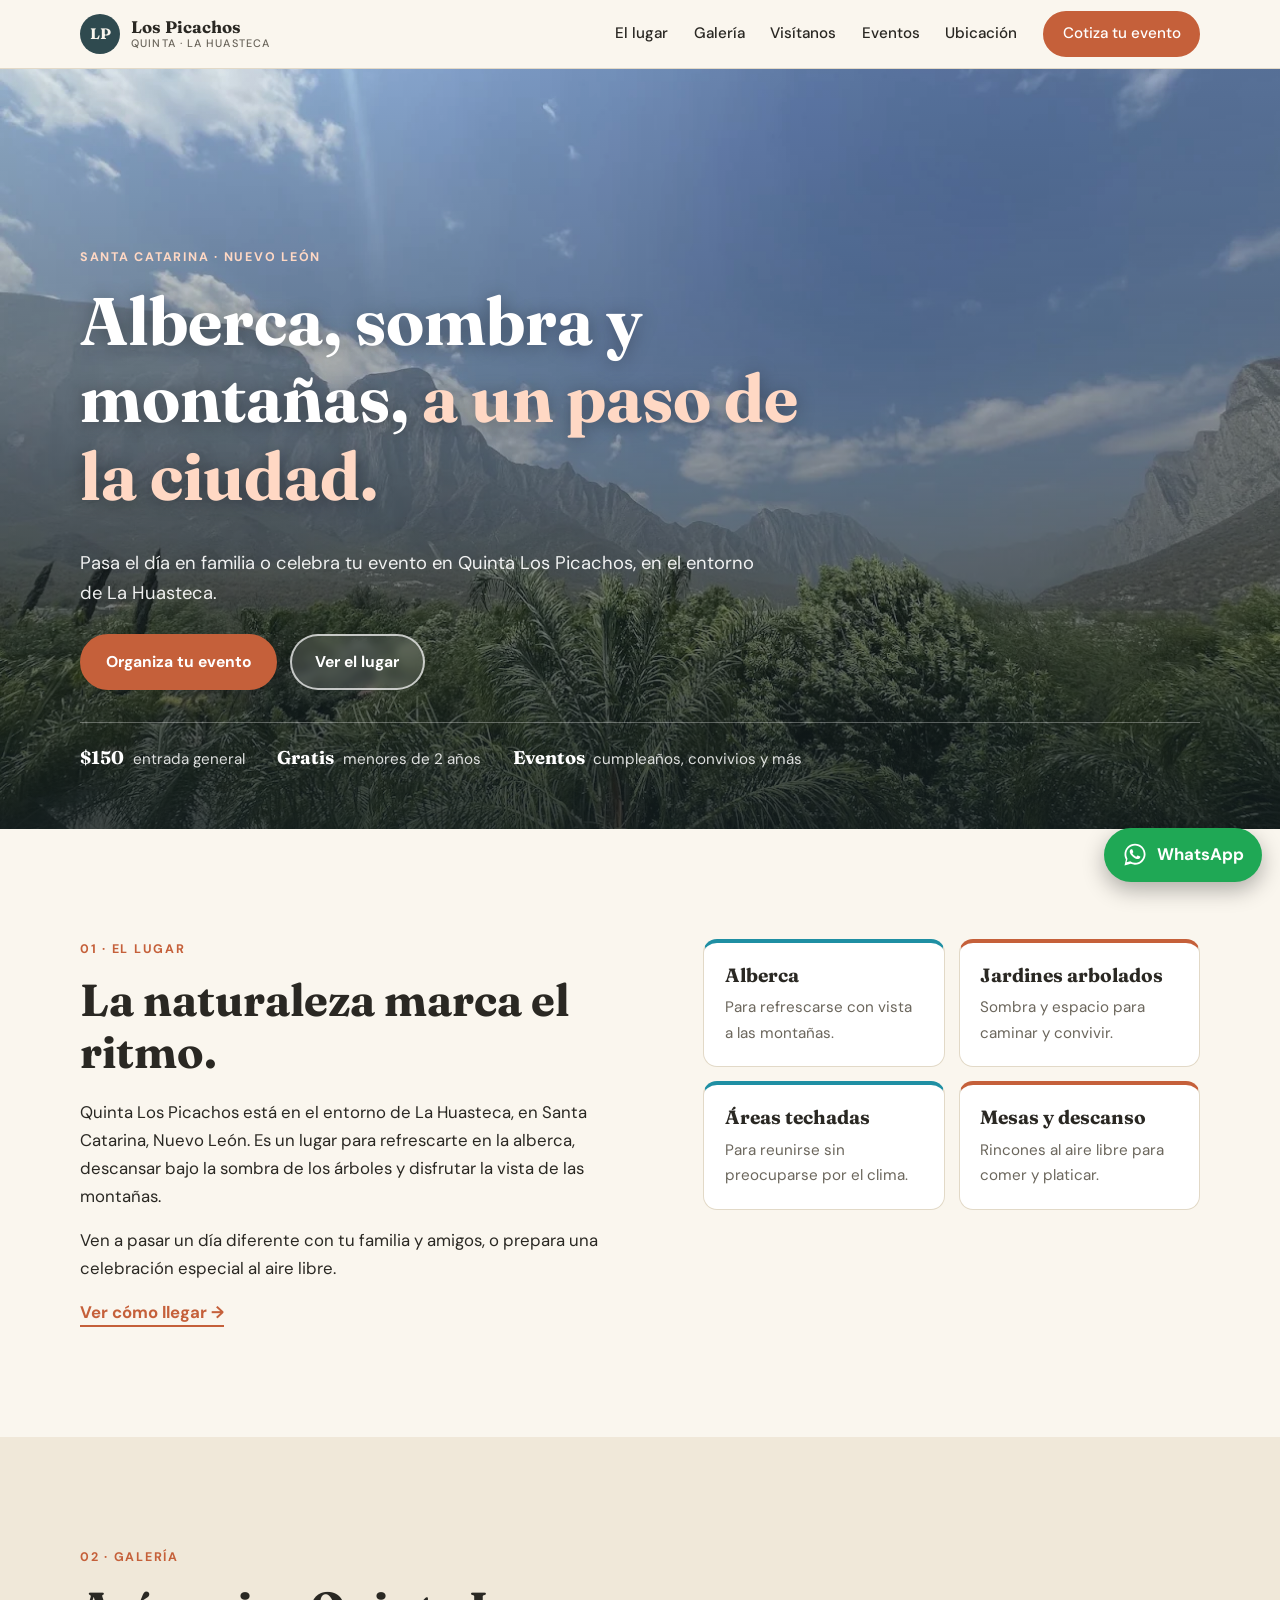
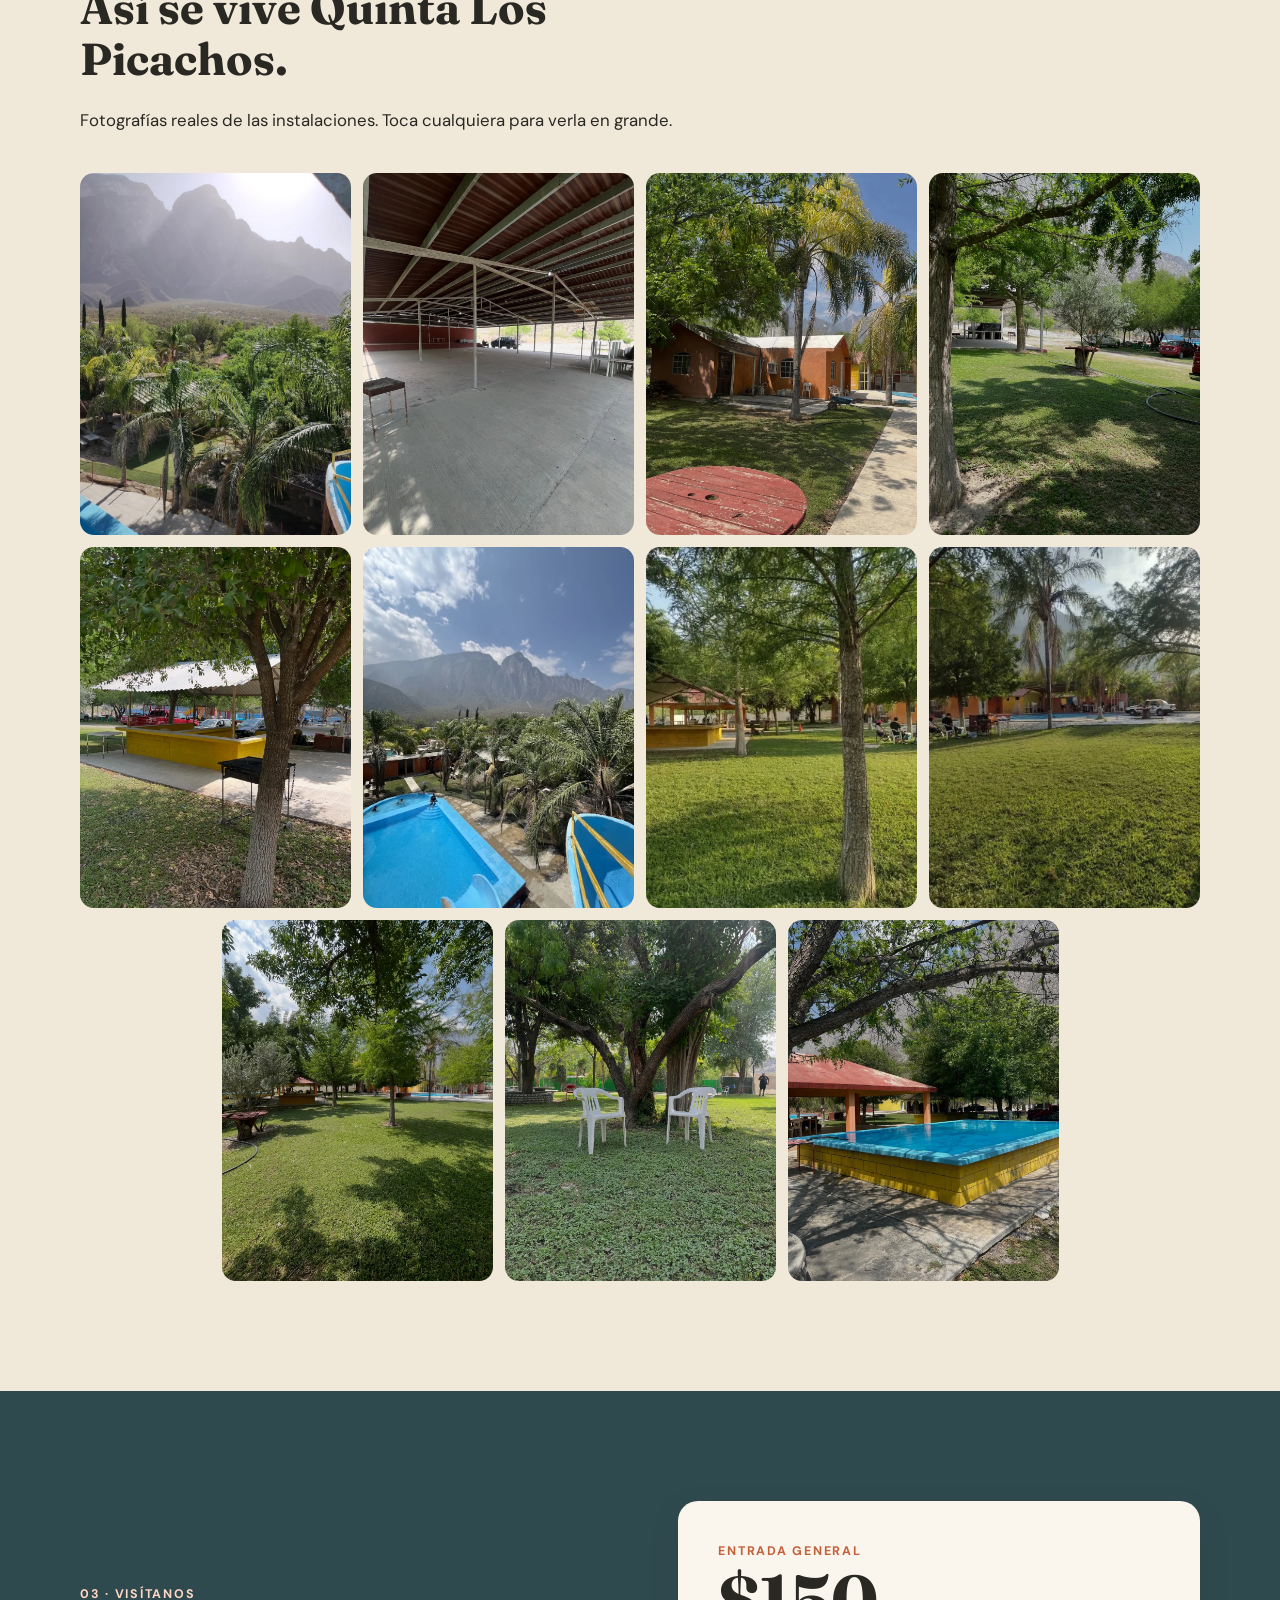
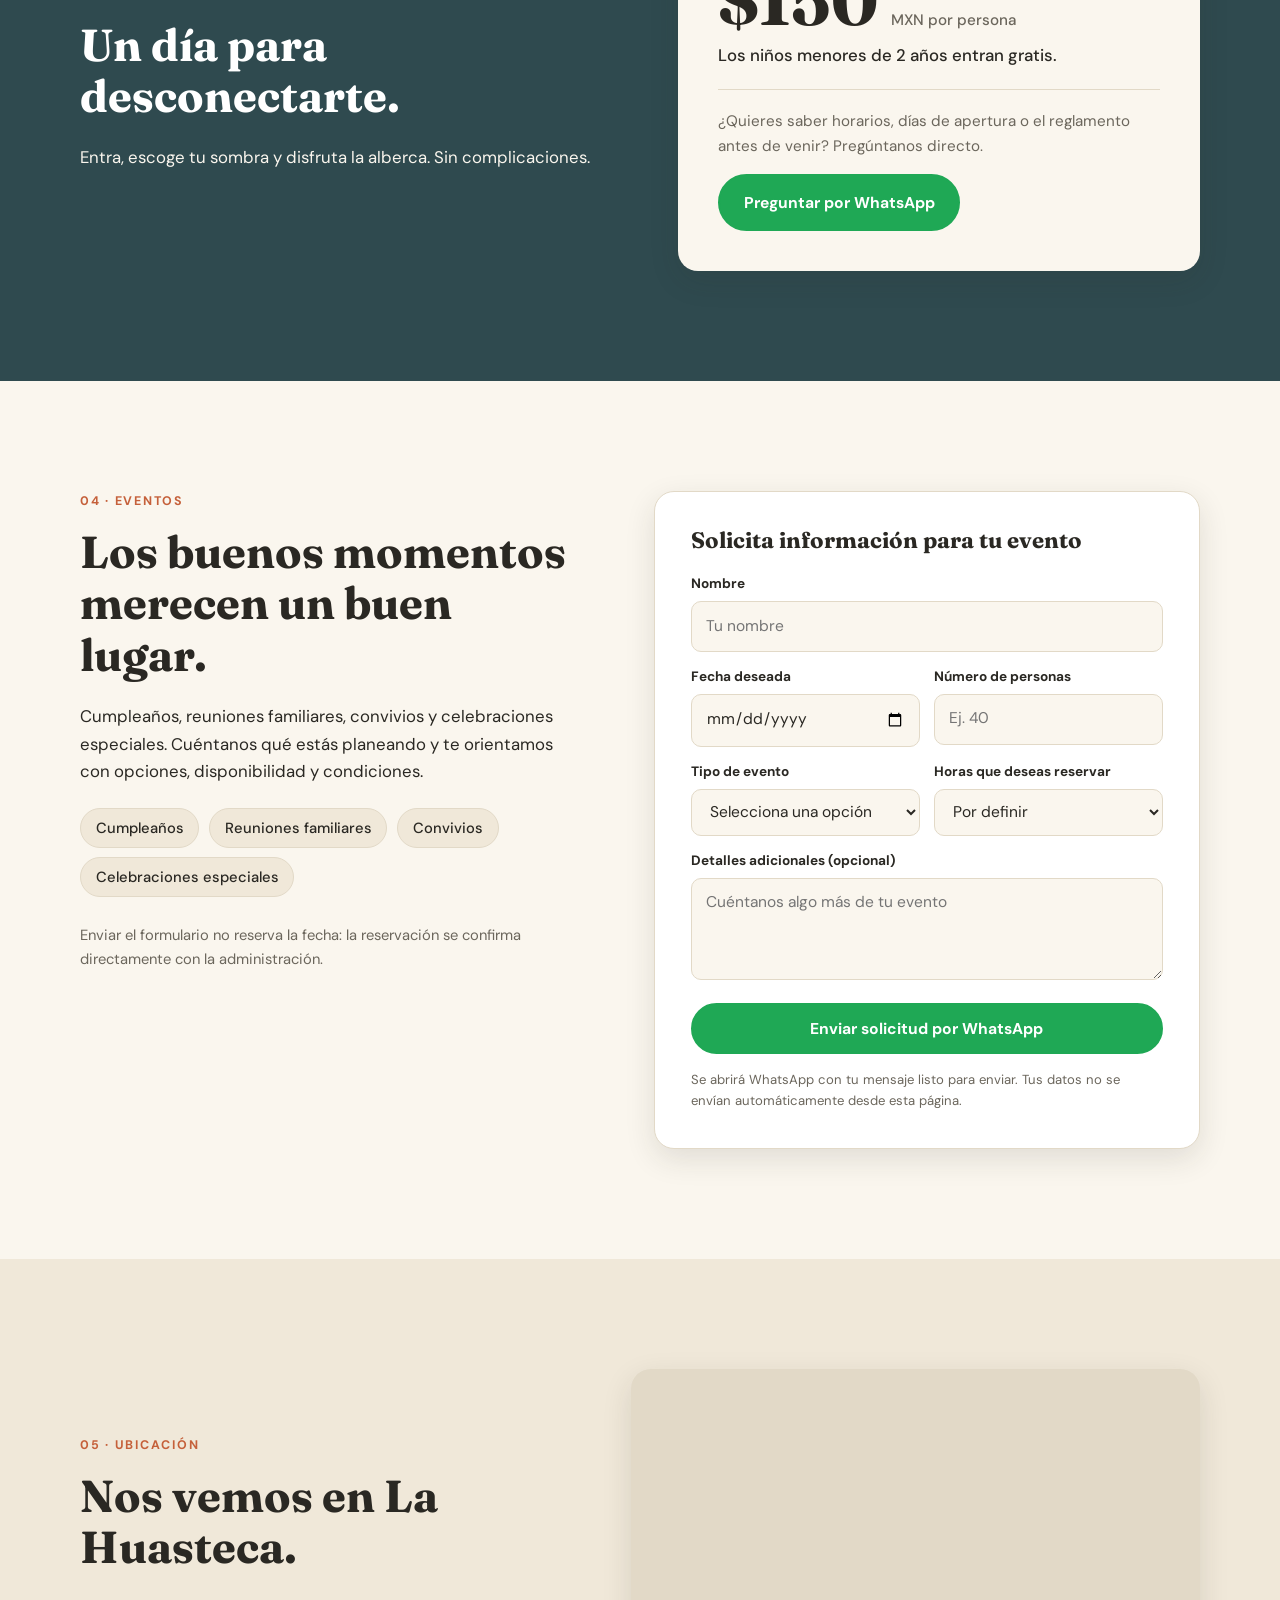
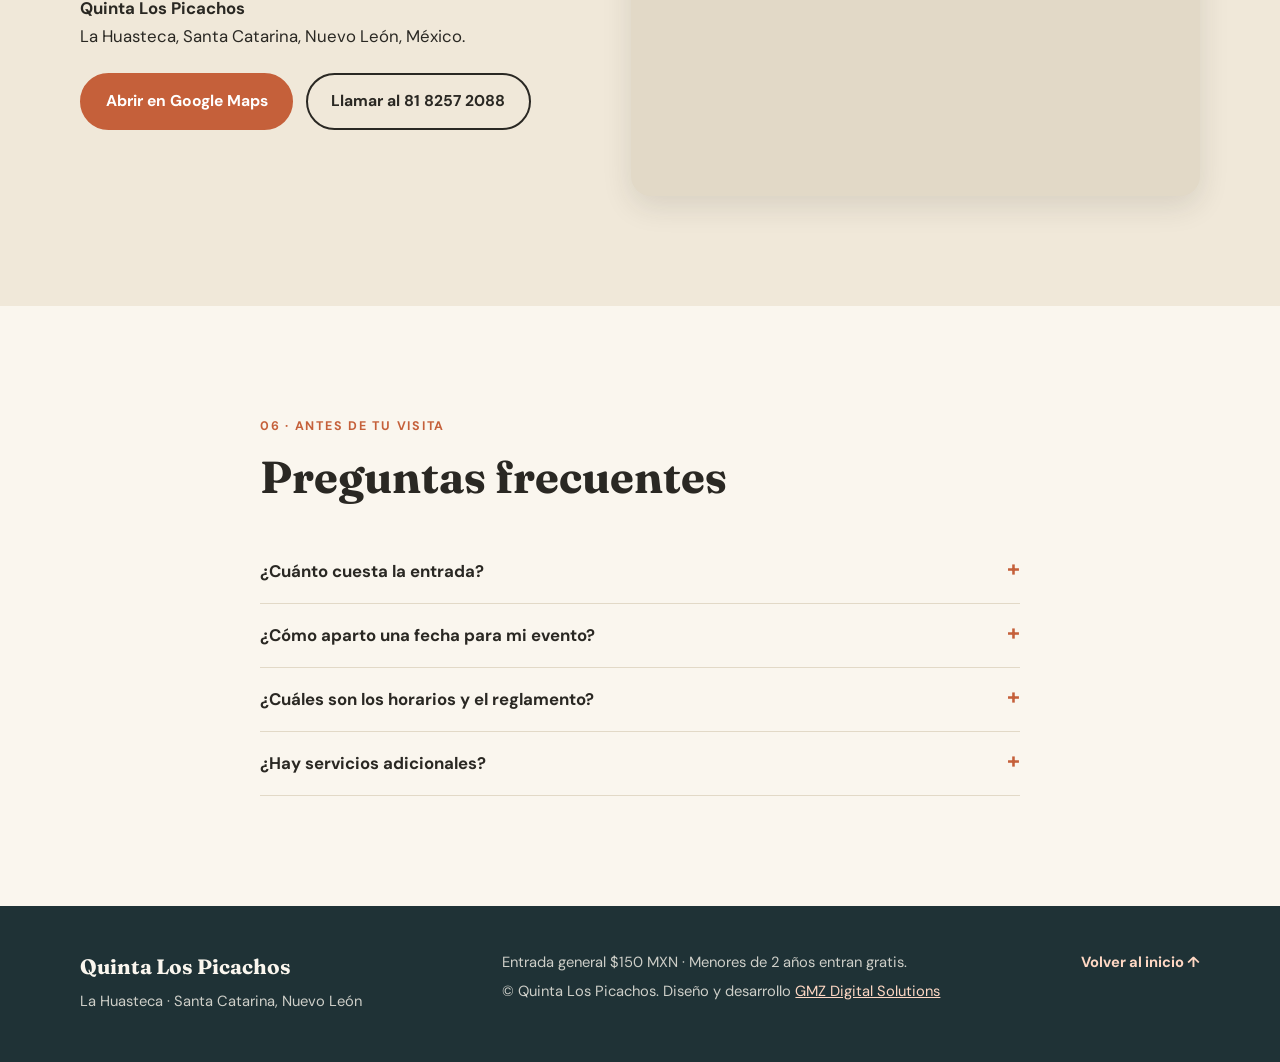
==== commit cce9ce45: "Publicar el rediseño como página principal - index.html, styles.css y script.js son ahora el rediseñ" ====
--- a/index.html
+++ b/index.html
@@ -1,196 +1,368 @@
 <!DOCTYPE html>
 <html lang="es">
+
 <head>
-  <meta charset="UTF-8">
-  <meta name="viewport" content="width=device-width, initial-scale=1.0">
-  <meta name="theme-color" content="#0c140e">
-  <meta name="description" content="Quinta Los Picachos, un espacio en el entorno de La Huasteca, Santa Catarina, Nuevo León. Conoce el lugar y solicita información para tu evento.">
-  <title>Quinta Los Picachos | La Huasteca</title>
-  <link rel="preconnect" href="https://fonts.googleapis.com">
-  <link rel="preconnect" href="https://fonts.gstatic.com" crossorigin>
-  <link href="https://fonts.googleapis.com/css2?family=Figtree:wght@400;500;600;700;800&family=Newsreader:ital,opsz,wght@0,6..72,400;0,6..72,500;0,6..72,600;1,6..72,400;1,6..72,500&display=swap" rel="stylesheet">
-  <link rel="stylesheet" href="styles.css">
+    <meta charset="UTF-8">
+    <meta name="viewport" content="width=device-width, initial-scale=1.0">
+    <title>Quinta Los Picachos | Quinta para eventos en La Huasteca, Santa Catarina</title>
+    <meta name="description" content="Quinta Los Picachos en La Huasteca, Santa Catarina, Nuevo León. Alberca, jardines y áreas techadas para pasar el día o celebrar tu evento. Entrada $150 MXN.">
+    <meta name="theme-color" content="#2f4a4f">
+
+    <!-- Al compartir el enlace por WhatsApp o redes -->
+    <meta property="og:type" content="website">
+    <meta property="og:title" content="Quinta Los Picachos | La Huasteca">
+    <meta property="og:description" content="Alberca, jardines y áreas techadas al pie de las montañas de La Huasteca. Visítanos o celebra tu evento.">
+    <meta property="og:image" content="https://gamezun.github.io/Quinta-los-pciachos/assets/hero.webp">
+    <meta property="og:locale" content="es_MX">
+
+    <link rel="preconnect" href="https://fonts.googleapis.com">
+    <link rel="preconnect" href="https://fonts.gstatic.com" crossorigin>
+    <link href="https://fonts.googleapis.com/css2?family=DM+Sans:wght@400;500;700&family=Fraunces:opsz,wght@9..144,500;9..144,700&display=swap" rel="stylesheet">
+    <link rel="stylesheet" href="styles.css">
+
+    <script type="application/ld+json">
+    {
+        "@context": "https://schema.org",
+        "@type": "LocalBusiness",
+        "name": "Quinta Los Picachos",
+        "description": "Quinta con alberca, jardines y áreas techadas para visitas y eventos en La Huasteca.",
+        "telephone": "+52 81 8257 2088",
+        "address": {
+            "@type": "PostalAddress",
+            "addressLocality": "Santa Catarina",
+            "addressRegion": "Nuevo León",
+            "addressCountry": "MX"
+        }
+    }
+    </script>
 </head>
+
 <body>
-  <header class="site-header">
-    <a class="brand" href="#inicio" aria-label="Quinta Los Picachos, inicio">
-      <span class="brand-symbol">LP</span>
-      <span class="brand-copy"><strong>LOS PICACHOS</strong><small>QUINTA · LA HUASTECA</small></span>
+
+    <!-- ============ ENCABEZADO ============ -->
+    <header class="header" id="inicio">
+        <div class="wrap header__inner">
+            <a href="#inicio" class="logo" aria-label="Quinta Los Picachos, inicio">
+                <span class="logo__mark">LP</span>
+                <span class="logo__text">Los Picachos<small>Quinta · La Huasteca</small></span>
+            </a>
+
+            <nav class="nav" id="nav" aria-label="Principal">
+                <a href="#lugar">El lugar</a>
+                <a href="#galeria">Galería</a>
+                <a href="#visita">Visítanos</a>
+                <a href="#eventos">Eventos</a>
+                <a href="#ubicacion">Ubicación</a>
+                <a href="#eventos" class="btn btn--small nav__cta">Cotiza tu evento</a>
+            </nav>
+
+            <button class="menu-btn" id="menuBtn" aria-label="Abrir menú" aria-expanded="false" aria-controls="nav">
+                <span></span><span></span><span></span>
+            </button>
+        </div>
+    </header>
+
+    <main>
+
+        <!-- ============ PORTADA ============ -->
+        <section class="hero">
+            <img class="hero__img" src="assets/hero.webp"
+                alt="Vista panorámica de la alberca y las montañas de La Huasteca">
+            <div class="hero__shade"></div>
+
+            <div class="wrap hero__content">
+                <p class="eyebrow eyebrow--light">Santa Catarina · Nuevo León</p>
+                <h1>Alberca, sombra y montañas, <span>a un paso de la ciudad.</span></h1>
+                <p class="hero__lead">Pasa el día en familia o celebra tu evento en Quinta Los Picachos, en el entorno de La Huasteca.</p>
+
+                <div class="hero__actions">
+                    <a href="#eventos" class="btn">Organiza tu evento</a>
+                    <a href="#galeria" class="btn btn--ghost">Ver el lugar</a>
+                </div>
+
+                <ul class="hero__facts">
+                    <li><strong>$150</strong> entrada general</li>
+                    <li><strong>Gratis</strong> menores de 2 años</li>
+                    <li><strong>Eventos</strong> cumpleaños, convivios y más</li>
+                </ul>
+            </div>
+        </section>
+
+        <!-- ============ EL LUGAR ============ -->
+        <section class="section" id="lugar">
+            <div class="wrap split">
+                <div>
+                    <p class="eyebrow">01 · El lugar</p>
+                    <h2>La naturaleza marca el ritmo.</h2>
+                    <p>Quinta Los Picachos está en el entorno de La Huasteca, en Santa Catarina, Nuevo León. Es un lugar para refrescarte en la alberca, descansar bajo la sombra de los árboles y disfrutar la vista de las montañas.</p>
+                    <p>Ven a pasar un día diferente con tu familia y amigos, o prepara una celebración especial al aire libre.</p>
+                    <a href="#ubicacion" class="link-arrow">Ver cómo llegar</a>
+                </div>
+
+                <ul class="features">
+                    <li>
+                        <h3>Alberca</h3>
+                        <p>Para refrescarse con vista a las montañas.</p>
+                    </li>
+                    <li>
+                        <h3>Jardines arbolados</h3>
+                        <p>Sombra y espacio para caminar y convivir.</p>
+                    </li>
+                    <li>
+                        <h3>Áreas techadas</h3>
+                        <p>Para reunirse sin preocuparse por el clima.</p>
+                    </li>
+                    <li>
+                        <h3>Mesas y descanso</h3>
+                        <p>Rincones al aire libre para comer y platicar.</p>
+                    </li>
+                </ul>
+            </div>
+        </section>
+
+        <!-- ============ GALERÍA ============ -->
+        <section class="section section--sand" id="galeria">
+            <div class="wrap">
+                <div class="section__head">
+                    <p class="eyebrow">02 · Galería</p>
+                    <h2>Así se vive Quinta Los Picachos.</h2>
+                    <p>Fotografías reales de las instalaciones. Toca cualquiera para verla en grande.</p>
+                </div>
+
+                <div class="gallery" id="gallery">
+                    <button class="gallery__item" data-index="0">
+                        <img src="assets/galeria-10.webp" alt="Alberca con vista a las montañas de La Huasteca" loading="lazy">
+                        <span>Alberca</span>
+                    </button>
+                    <button class="gallery__item" data-index="1">
+                        <img src="assets/galeria-06.webp" alt="Área techada para convivencias" loading="lazy">
+                        <span>Área techada</span>
+                    </button>
+                    <button class="gallery__item" data-index="2">
+                        <img src="assets/galeria-07.webp" alt="Instalaciones y áreas exteriores" loading="lazy">
+                        <span>Instalaciones</span>
+                    </button>
+                    <button class="gallery__item" data-index="3">
+                        <img src="assets/galeria-03.webp" alt="Jardín arbolado de la quinta" loading="lazy">
+                        <span>Jardines</span>
+                    </button>
+                    <button class="gallery__item" data-index="4">
+                        <img src="assets/galeria-08.webp" alt="Área exterior con sombra para descansar" loading="lazy">
+                        <span>Áreas de descanso</span>
+                    </button>
+                    <button class="gallery__item" data-index="5">
+                        <img src="assets/galeria-11.webp" alt="Vista panorámica de la alberca y las montañas" loading="lazy">
+                        <span>Vista panorámica</span>
+                    </button>
+                    <button class="gallery__item" data-index="6">
+                        <img src="assets/galeria-01.webp" alt="Jardín de Quinta Los Picachos" loading="lazy">
+                        <span>Jardín</span>
+                    </button>
+                    <button class="gallery__item" data-index="7">
+                        <img src="assets/galeria-02.webp" alt="Vista de las áreas verdes" loading="lazy">
+                        <span>Áreas verdes</span>
+                    </button>
+                    <button class="gallery__item" data-index="8">
+                        <img src="assets/galeria-04.webp" alt="Jardín y árboles" loading="lazy">
+                        <span>Entre los árboles</span>
+                    </button>
+                    <button class="gallery__item" data-index="9">
+                        <img src="assets/galeria-05.webp" alt="Mesas en área arbolada" loading="lazy">
+                        <span>Mesas bajo la sombra</span>
+                    </button>
+                    <button class="gallery__item" data-index="10">
+                        <img src="assets/galeria-09.webp" alt="Alberca exterior" loading="lazy">
+                        <span>Alberca exterior</span>
+                    </button>
+                </div>
+            </div>
+        </section>
+
+        <!-- ============ VISÍTANOS ============ -->
+        <section class="section section--teal" id="visita">
+            <div class="wrap visit">
+                <div>
+                    <p class="eyebrow eyebrow--light">03 · Visítanos</p>
+                    <h2>Un día para desconectarte.</h2>
+                    <p>Entra, escoge tu sombra y disfruta la alberca. Sin complicaciones.</p>
+                </div>
+
+                <div class="price-card">
+                    <p class="price-card__label">Entrada general</p>
+                    <p class="price-card__price">$150 <small>MXN por persona</small></p>
+                    <p class="price-card__note">Los niños menores de 2 años entran gratis.</p>
+                    <hr>
+                    <p class="price-card__small">¿Quieres saber horarios, días de apertura o el reglamento antes de venir? Pregúntanos directo.</p>
+                    <a class="btn btn--wa" data-wa="Hola, quiero información sobre horarios y condiciones para visitar Quinta Los Picachos." href="#">Preguntar por WhatsApp</a>
+                </div>
+            </div>
+        </section>
+
+        <!-- ============ EVENTOS ============ -->
+        <section class="section" id="eventos">
+            <div class="wrap events">
+                <div>
+                    <p class="eyebrow">04 · Eventos</p>
+                    <h2>Los buenos momentos merecen un buen lugar.</h2>
+                    <p>Cumpleaños, reuniones familiares, convivios y celebraciones especiales. Cuéntanos qué estás planeando y te orientamos con opciones, disponibilidad y condiciones.</p>
+
+                    <ul class="tags">
+                        <li>Cumpleaños</li>
+                        <li>Reuniones familiares</li>
+                        <li>Convivios</li>
+                        <li>Celebraciones especiales</li>
+                    </ul>
+
+                    <p class="muted">Enviar el formulario no reserva la fecha: la reservación se confirma directamente con la administración.</p>
+                </div>
+
+                <form class="form" id="eventoForm" novalidate>
+                    <h3>Solicita información para tu evento</h3>
+
+                    <div class="field">
+                        <label for="nombre">Nombre</label>
+                        <input type="text" id="nombre" name="nombre" autocomplete="name" placeholder="Tu nombre" required>
+                    </div>
+
+                    <div class="row">
+                        <div class="field">
+                            <label for="fecha">Fecha deseada</label>
+                            <input type="date" id="fecha" name="fecha" required>
+                        </div>
+                        <div class="field">
+                            <label for="personas">Número de personas</label>
+                            <input type="number" id="personas" name="personas" min="1" inputmode="numeric" placeholder="Ej. 40" required>
+                        </div>
+                    </div>
+
+                    <div class="row">
+                        <div class="field">
+                            <label for="tipo">Tipo de evento</label>
+                            <select id="tipo" name="tipo" required>
+                                <option value="">Selecciona una opción</option>
+                                <option>Cumpleaños</option>
+                                <option>Reunión familiar</option>
+                                <option>Convivio</option>
+                                <option>Celebración especial</option>
+                                <option>Otro</option>
+                            </select>
+                        </div>
+                        <div class="field">
+                            <label for="horas">Horas que deseas reservar</label>
+                            <select id="horas" name="horas">
+                                <option value="Por definir">Por definir</option>
+                                <option>2 horas</option>
+                                <option>3 horas</option>
+                                <option>4 horas</option>
+                                <option>5 horas</option>
+                                <option>6 horas</option>
+                                <option>Más de 6 horas</option>
+                            </select>
+                        </div>
+                    </div>
+
+                    <div class="field">
+                        <label for="detalles">Detalles adicionales (opcional)</label>
+                        <textarea id="detalles" name="detalles" rows="3" placeholder="Cuéntanos algo más de tu evento"></textarea>
+                    </div>
+
+                    <p class="form__error" id="formError" role="alert" hidden></p>
+
+                    <button type="submit" class="btn btn--wa btn--block">Enviar solicitud por WhatsApp</button>
+                    <p class="form__note">Se abrirá WhatsApp con tu mensaje listo para enviar. Tus datos no se envían automáticamente desde esta página.</p>
+                </form>
+            </div>
+        </section>
+
+        <!-- ============ UBICACIÓN ============ -->
+        <section class="section section--sand" id="ubicacion">
+            <div class="wrap location">
+                <div>
+                    <p class="eyebrow">05 · Ubicación</p>
+                    <h2>Nos vemos en La Huasteca.</h2>
+                    <p><strong>Quinta Los Picachos</strong><br>La Huasteca, Santa Catarina, Nuevo León, México.</p>
+
+                    <div class="location__actions">
+                        <a class="btn" target="_blank" rel="noopener"
+                            href="https://www.google.com/maps/search/?api=1&query=Quinta%20Los%20Picachos%20La%20Huasteca%20Santa%20Catarina%20Nuevo%20Leon">Abrir en Google Maps</a>
+                        <a class="btn btn--outline" href="tel:+528182572088">Llamar al 81 8257 2088</a>
+                    </div>
+                </div>
+
+                <div class="map">
+                    <iframe
+                        src="https://www.google.com/maps?q=Quinta%20Los%20Picachos%2C%20La%20Huasteca%2C%20Santa%20Catarina%2C%20Nuevo%20Le%C3%B3n&output=embed"
+                        title="Mapa de Quinta Los Picachos" loading="lazy" referrerpolicy="no-referrer-when-downgrade"></iframe>
+                </div>
+            </div>
+        </section>
+
+        <!-- ============ PREGUNTAS ============ -->
+        <section class="section" id="preguntas">
+            <div class="wrap wrap--narrow">
+                <div class="section__head">
+                    <p class="eyebrow">06 · Antes de tu visita</p>
+                    <h2>Preguntas frecuentes</h2>
+                </div>
+
+                <details>
+                    <summary>¿Cuánto cuesta la entrada?</summary>
+                    <p>La entrada general es de $150 MXN. Los niños menores de 2 años entran gratis.</p>
+                </details>
+                <details>
+                    <summary>¿Cómo aparto una fecha para mi evento?</summary>
+                    <p>Llena el formulario o escríbenos por WhatsApp. La fecha no queda reservada hasta recibir la confirmación de la administración.</p>
+                </details>
+                <details>
+                    <summary>¿Cuáles son los horarios y el reglamento?</summary>
+                    <p>Los horarios, días de apertura, reglamento, depósitos y cancelaciones se confirman directamente con la administración. Puedes preguntarlos por WhatsApp.</p>
+                </details>
+                <details>
+                    <summary>¿Hay servicios adicionales?</summary>
+                    <p>Los servicios adicionales y la disponibilidad se consultan con el equipo según la fecha y el tipo de evento.</p>
+                </details>
+            </div>
+        </section>
+
+    </main>
+
+    <!-- ============ PIE ============ -->
+    <footer class="footer">
+        <div class="wrap footer__inner">
+            <div>
+                <p class="footer__brand">Quinta Los Picachos</p>
+                <p>La Huasteca · Santa Catarina, Nuevo León</p>
+            </div>
+            <div>
+                <p>Entrada general $150 MXN · Menores de 2 años entran gratis.</p>
+                <p>© Quinta Los Picachos. Diseño y desarrollo
+                    <a href="https://gamezun.github.io/Gamez.web/" target="_blank" rel="noopener">GMZ Digital Solutions</a>
+                </p>
+            </div>
+            <a href="#inicio" class="footer__top">Volver al inicio ↑</a>
+        </div>
+    </footer>
+
+    <!-- Botón flotante de WhatsApp -->
+    <a class="wa-float" data-wa="Hola, quiero información sobre Quinta Los Picachos." href="#" aria-label="Escribir por WhatsApp">
+        <svg viewBox="0 0 32 32" width="28" height="28" aria-hidden="true" fill="currentColor">
+            <path d="M16.04 3C9.4 3 4.02 8.37 4.02 15c0 2.12.55 4.18 1.6 6L4 28l7.16-1.88A12 12 0 0 0 16.04 27C22.67 27 28.05 21.63 28.05 15S22.67 3 16.04 3Zm0 21.9c-1.8 0-3.55-.48-5.08-1.4l-.36-.22-4.25 1.12 1.13-4.14-.24-.38A9.9 9.9 0 0 1 6.1 15c0-5.46 4.46-9.9 9.94-9.9 5.47 0 9.93 4.44 9.93 9.9 0 5.47-4.46 9.9-9.93 9.9Zm5.45-7.42c-.3-.15-1.77-.87-2.04-.97-.27-.1-.47-.15-.67.15-.2.3-.77.97-.94 1.17-.17.2-.35.22-.65.07-.3-.15-1.26-.46-2.4-1.48-.89-.79-1.49-1.77-1.66-2.07-.17-.3-.02-.46.13-.6.13-.14.3-.35.45-.52.15-.18.2-.3.3-.5.1-.2.05-.37-.03-.52-.07-.15-.67-1.62-.92-2.22-.24-.58-.49-.5-.67-.51h-.57c-.2 0-.52.07-.8.37-.27.3-1.04 1.02-1.04 2.48s1.07 2.88 1.22 3.08c.15.2 2.1 3.2 5.08 4.49.71.3 1.26.49 1.7.63.71.23 1.36.2 1.87.12.57-.08 1.77-.72 2.02-1.42.25-.7.25-1.3.17-1.42-.07-.12-.27-.2-.57-.35Z" />
+        </svg>
+        <span>WhatsApp</span>
     </a>
-    <button class="menu-toggle" aria-label="Abrir menú" aria-expanded="false"><span></span><span></span></button>
-    <nav class="main-nav" aria-label="Navegación principal">
-      <a href="#experiencia">La experiencia</a>
-      <a href="#espacios">Espacios</a>
-      <a href="#ubicacion">Ubicación</a>
-      <a href="#informacion">Información</a>
-    </nav>
-    <a class="header-cta" href="#eventos">Eventos y visitas <span>↗</span></a>
-  </header>
-
-  <main>
-    <section class="hero" id="inicio">
-      <div class="hero-backdrop" aria-hidden="true"></div>
-      <div class="hero-grain" aria-hidden="true"></div>
-      <div class="hero-content">
-        <p class="eyebrow"><span></span> SANTA CATARINA · NUEVO LEÓN</p>
-        <h1>Un lugar para<br><em>desconectarte.</em></h1>
-        <p class="hero-description">Un espacio para disfrutar en familia, pasar el día y celebrar momentos especiales en La Huasteca.</p>
-        <div class="hero-actions">
-          <a class="button button-primary" href="#entrada">Conoce la entrada <span>↓</span></a>
-          <a class="button button-quiet" href="#eventos">Organiza tu evento <span>↗</span></a>
-        </div>
-      </div>
-      <div class="hero-bottom">
-        <span class="hero-index">QUINTA LOS PICACHOS</span>
-        <span class="hero-caption">DIVERSIÓN · NATURALEZA · CONVIVENCIA</span>
-        <a href="#experiencia" class="scroll-indicator">DESCUBRE LA QUINTA <b>↓</b></a>
-      </div>
-      
-    </section>
-
-    <section class="intro section-wrap" id="experiencia">
-      <div class="section-label"><span>01</span> LA EXPERIENCIA</div>
-      <div class="intro-layout">
-        <h2>La naturaleza<br>marca el <em>ritmo.</em></h2>
-        <div class="intro-copy">
-          <p class="lead">Quinta Los Picachos se encuentra en el entorno de La Huasteca, en Santa Catarina, Nuevo León.</p>
-          <p>Ven a disfrutar de un día diferente, comparte con tu familia y amigos o prepara una celebración especial. Aquí encontrarás espacios al aire libre y un ambiente para crear buenos recuerdos.</p>
-          <a class="underlined-link" href="#reservar">Planea tu visita <span>↗</span></a>
-        </div>
-      </div>
-      <div class="intro-stats">
-        <div><strong>LA HUASTECA</strong><span>Entorno natural</span></div>
-        <div><strong>SANTA CATARINA</strong><span>Nuevo León, México</span></div>
-        <div><strong>PARA DISFRUTAR</strong><span>Visitas y eventos</span></div>
-      </div>
-    </section>
-
-    <section class="landscape-section">
-      <div class="landscape-visual">
-        
-        <div class="landscape-stamp"><span>QUINTA</span><strong>LP</strong><span>LOS PICACHOS</span></div>
-        
-      </div>
-      <div class="landscape-copy">
-        <div class="section-label light"><span>02</span> EL LUGAR</div>
-        <p class="overline">UN ESCENARIO NATURAL</p>
-        <h2>La Huasteca<br>está más cerca<br>de lo que imaginas.</h2>
-        <p>Un lugar para refrescarte, relajarte bajo la sombra y disfrutar la vista de las montañas. La mejor parte es compartirlo.</p>
-        <a class="text-link-light" href="#ubicacion">Ver ubicación <span>↗</span></a>
-      </div>
-    </section>
-
-    <section class="spaces section-wrap" id="espacios">
-      <div class="section-label"><span>03</span> CONOCE LOS ESPACIOS</div>
-      <div class="section-heading">
-        <h2>Cada espacio<br>tiene su <em>momento.</em></h2>
-        <p>Así se vive Quinta Los Picachos. Explora las fotografías reales de sus áreas y encuentra tu rincón favorito.</p>
-      </div>
-      <div class="gallery-grid">
-        <figure class="gallery-item gallery-large"><img src="assets/galeria-10.webp" alt="Vista de la alberca y las montañas de La Huasteca" loading="lazy"><figcaption class="gallery-caption"><span>PARA REFRESCARSE</span><h3>Alberca</h3></figcaption></figure>
-        <figure class="gallery-item"><img src="assets/galeria-06.webp" alt="Área techada para convivencias" loading="lazy"><figcaption class="gallery-caption"><span>PARA REUNIRSE</span><h3>Área techada</h3></figcaption></figure>
-        <figure class="gallery-item"><img src="assets/galeria-07.webp" alt="Instalaciones y áreas exteriores" loading="lazy"><figcaption class="gallery-caption"><span>ESPACIOS</span><h3>Instalaciones</h3></figcaption></figure>
-        <figure class="gallery-item"><img src="assets/galeria-03.webp" alt="Jardín arbolado de la quinta" loading="lazy"><figcaption class="gallery-caption"><span>AL AIRE LIBRE</span><h3>Jardines</h3></figcaption></figure>
-        <figure class="gallery-item"><img src="assets/galeria-08.webp" alt="Área exterior con sombra" loading="lazy"><figcaption class="gallery-caption"><span>PARA CONVIVIR</span><h3>Áreas de descanso</h3></figcaption></figure>
-      </div>
-      <div class="gallery-more">
-        <img src="assets/galeria-01.webp" alt="Jardín de Quinta Los Picachos" loading="lazy">
-        <img src="assets/galeria-02.webp" alt="Vista de las áreas verdes" loading="lazy">
-        <img src="assets/galeria-04.webp" alt="Jardín y árboles" loading="lazy">
-        <img src="assets/galeria-05.webp" alt="Mesas en área arbolada" loading="lazy">
-        <img src="assets/galeria-09.webp" alt="Alberca exterior" loading="lazy">
-        <img src="assets/galeria-11.webp" alt="Vista panorámica de la alberca y las montañas" loading="lazy">
-      </div>
-      <p class="gallery-footnote">Fotografías de las instalaciones compartidas para esta página.</p>
-    </section>
-
-    <section class="entry-section" id="entrada">
-      <div class="entry-photo"><img src="assets/galeria-09.webp" alt="Alberca de Quinta Los Picachos" loading="lazy"></div>
-      <div class="entry-copy">
-        <p class="overline">VEN A DISFRUTAR</p>
-        <h2>Un día para<br><em>desconectarte.</em></h2>
-        <div class="entry-price"><span>ENTRADA GENERAL</span><strong>$150 <small>MXN</small></strong></div>
-        <p>Los niños menores de 2 años entran gratis.</p>
-        <p class="entry-note">Consulta directamente los horarios, días de apertura y condiciones de acceso antes de tu visita.</p>
-      </div>
-    </section>
-
-    <section class="events-section section-wrap" id="eventos">
-      <div class="section-label"><span>04</span> CELEBRA EN LOS PICACHOS</div>
-      <div class="events-heading"><h2>Los buenos momentos<br>merecen <em>un buen lugar.</em></h2><p>Cumpleaños, reuniones familiares, convivios y celebraciones especiales. Cuéntanos qué estás planeando y te orientamos.</p></div>
-      <div class="event-types">
-        <div><span>01</span><strong>Cumpleaños</strong></div><div><span>02</span><strong>Reuniones familiares</strong></div><div><span>03</span><strong>Convivios</strong></div><div><span>04</span><strong>Celebraciones especiales</strong></div>
-      </div>
-      <div class="event-form-wrap">
-        <div><p class="overline">CUÉNTANOS TU IDEA</p><h3>Solicita información<br>para tu evento.</h3><p>Completa los datos y se abrirá WhatsApp con tu solicitud lista para enviar. La fecha no queda reservada hasta recibir confirmación de la administración.</p></div>
-        <form id="event-form" class="event-form">
-          <label>Nombre completo<input name="nombre" type="text" autocomplete="name" required placeholder="Tu nombre"></label>
-          <label>Teléfono<input name="telefono" type="tel" autocomplete="tel" required placeholder="Tu número de contacto"></label>
-          <label>Correo electrónico<input name="correo" type="email" autocomplete="email" required placeholder="correo@ejemplo.com"></label>
-          <label>Fecha deseada<input name="fecha" type="date" required></label>
-          <label>Tipo de evento<select name="tipo" required><option value="">Selecciona una opción</option><option>Cumpleaños</option><option>Reunión familiar</option><option>Convivio</option><option>Celebración especial</option><option>Otro</option></select></label>
-          <label>Horas que deseas reservar<select name="horas" required><option value="">Selecciona</option><option>2 horas</option><option>3 horas</option><option>4 horas</option><option>5 horas</option><option>6 horas</option><option>Más de 6 horas</option><option>Por definir</option></select></label>
-          <label>Número de personas<input name="personas" type="number" min="1" max="1000" required placeholder="Ej. 40"></label>
-          <label class="form-full">Detalles adicionales <span class="optional">(opcional)</span><textarea name="detalles" rows="3" placeholder="Cuéntanos si necesitas algo especial..."></textarea></label>
-          <button class="button button-dark form-full" type="submit">Enviar solicitud por WhatsApp <span>↗</span></button>
-          <p class="form-full form-privacy">Al continuar, WhatsApp se abrirá para que revises y envíes tu solicitud. Tus datos no se envían automáticamente desde esta página.</p>
-        </form>
-      </div>
-    </section>
-
-    <section class="amenities-section">
-      <div class="amenities-inner">
-        <div class="section-label light"><span>04</span> INSTALACIONES</div>
-        <div class="amenities-heading"><h2>Todo listo para<br><em>pasarla bien.</em></h2><p>Disfruta las áreas de la quinta y consulta con el equipo cualquier duda sobre servicios y disponibilidad.</p></div>
-        <div class="amenities-list">
-          <div><span>01</span><strong>Alberca</strong><i>↗</i></div>
-          <div><span>02</span><strong>Jardines arbolados</strong><i>↗</i></div>
-          <div><span>03</span><strong>Áreas techadas</strong><i>↗</i></div>
-          <div><span>04</span><strong>Mesas y espacios de descanso</strong><i>↗</i></div>
-          <div><span>05</span><strong>Espacios al aire libre</strong><i>↗</i></div>
-          <div><span>06</span><strong>Entorno natural</strong><i>↗</i></div>
-        </div>
-        <p class="fine-print">Los servicios adicionales, horarios y reglas de uso deben confirmarse directamente con la administración.</p>
-      </div>
-    </section>
-
-    <section class="booking-section section-wrap" id="reservar">
-      <div class="section-label"><span>06</span> EVENTOS PRIVADOS</div>
-      <div class="booking-layout">
-        <div><p class="overline">TU PRÓXIMA REUNIÓN COMIENZA AQUÍ</p><h2>Tu celebración<br>empieza con una <em>idea.</em></h2><p class="booking-copy">¿Tienes una fecha en mente? Envíanos los detalles de tu evento y te ayudaremos a conocer opciones, disponibilidad y condiciones.</p><a class="button button-dark" href="#eventos">Llenar formulario de evento <span>↓</span></a></div>
-        <div class="booking-card">
-          <div class="booking-card-top"><span>INFORMACIÓN DE RENTA</span><span>LP / 01</span></div>
-          <div class="booking-row"><span>Fecha de tu evento</span><strong>Solicitar</strong></div>
-          <div class="booking-row"><span>Tipo de celebración</span><strong>A tu elección</strong></div>
-          <div class="booking-row"><span>Duración y asistentes</span><strong>Indícalos</strong></div>
-          <div class="booking-row"><span>Confirmación</span><strong>Por administración</strong></div>
-          <p>Enviar el formulario no confirma una fecha ni constituye una reservación.</p>
-        </div>
-      </div>
-    </section>
-
-    <section class="location-section" id="ubicacion">
-      <div class="location-copy">
-        <div class="section-label"><span>06</span> CÓMO LLEGAR</div>
-        <p class="overline">ENCUENTRA TU CAMINO</p>
-        <h2>Nos vemos<br>en <em>La Huasteca.</em></h2>
-        <p>Quinta Los Picachos<br>Santa Catarina, Nuevo León, México.</p>
-        <a class="button button-dark" href="https://www.google.com/maps/search/?api=1&query=Quinta+Los+Picachos+La+Huasteca+Santa+Catarina+Nuevo+Leon" target="_blank" rel="noopener">Abrir en Google Maps <span>↗</span></a>
-        <p class="location-contact">Teléfono listado públicamente: <strong>81 8257 2088</strong><small>Confirmar vigencia del número antes de publicar.</small></p>
-      </div>
-      <div class="map-panel"><iframe title="Mapa de Quinta Los Picachos en La Huasteca" src="https://www.google.com/maps?q=Quinta%20Los%20Picachos%2C%20La%20Huasteca%2C%20Santa%20Catarina%2C%20Nuevo%20Le%C3%B3n&output=embed" loading="lazy" referrerpolicy="no-referrer-when-downgrade"></iframe><span class="map-tag">SANTA CATARINA · NUEVO LEÓN</span></div>
-    </section>
-
-    <section class="info-section section-wrap" id="informacion">
-      <div class="section-label"><span>07</span> ANTES DE TU VISITA</div>
-      <div class="info-layout"><h2>Información<br>que importa.</h2><div><p>Para que tu visita esté bien organizada, consulta con la administración el reglamento vigente, horarios, políticas de acceso, depósitos, cancelaciones y restricciones.</p><div class="info-notice"><span>INFORMACIÓN OFICIAL</span><strong>Reglamento y condiciones pendientes de confirmación.</strong></div></div></div>
-    </section>
-  </main>
-
-  <footer class="site-footer">
-    <div class="footer-top"><a class="footer-brand" href="#inicio"><span class="brand-symbol">LP</span><span><strong>QUINTA LOS PICACHOS</strong><small>LA HUASTECA · NUEVO LEÓN</small></span></a><a href="#inicio" class="back-top">VOLVER AL INICIO ↑</a></div>
-    <div class="footer-bottom"><span>© <span id="year"></span> Quinta Los Picachos. Entrada general $150 MXN · Menores de 2 años entran gratis.</span><span>Diseño y desarrollo <a href="https://gamezun.github.io/Gamez.web/" target="_blank" rel="noopener">GMZ Digital Solutions</a></span></div>
-  </footer>
-  <script src="script.js"></script>
+
+    <!-- Visor de fotos -->
+    <div class="lightbox" id="lightbox" hidden>
+        <button class="lightbox__close" id="lbClose" aria-label="Cerrar">×</button>
+        <button class="lightbox__nav lightbox__nav--prev" id="lbPrev" aria-label="Foto anterior">‹</button>
+        <figure>
+            <img id="lbImg" src="" alt="">
+            <figcaption id="lbCaption"></figcaption>
+        </figure>
+        <button class="lightbox__nav lightbox__nav--next" id="lbNext" aria-label="Foto siguiente">›</button>
+    </div>
+
+    <script src="script.js"></script>
 </body>
-</html>+
+</html>
--- a/styles.css
+++ b/styles.css
@@ -1,518 +1,918 @@
-:root{--ink:#17211b;--forest:#263b30;--moss:#8b9a79;--cream:#f2f0e8;--paper:#faf9f5;--muted:#788078;--line:#d8d9d0;--serif:"Playfair Display",Georgia,serif;--sans:"Manrope","DM Sans",sans-serif}
-*{box-sizing:border-box}
-html{scroll-behavior:smooth;scroll-padding-top:86px}
-body{margin:0;background:var(--paper);color:var(--ink);font-family:var(--sans);-webkit-font-smoothing:antialiased}
-a{color:inherit;text-decoration:none}
-button{font:inherit}
-.site-header{height:82px;padding:0 6.5vw;display:flex;align-items:center;justify-content:space-between;background:rgba(250,249,245,.96);position:sticky;top:0;z-index:30;border-bottom:1px solid rgba(23,33,27,.08);backdrop-filter:blur(14px)}
-.brand,.footer-brand{display:flex;align-items:center;gap:12px}
-.brand-symbol{width:39px;height:39px;border:1px solid #87917f;border-radius:50%;display:grid;place-items:center;color:var(--forest);font:italic 17px var(--serif)}
-.brand-copy strong,.footer-brand strong{display:block;font-size:10px;letter-spacing:2px;font-weight:800}
-.brand-copy small,.footer-brand small{display:block;margin-top:5px;font-size:8px;letter-spacing:2px;color:#81887d}
-.main-nav{display:flex;gap:32px;color:#606a60;font-size:11px;font-weight:600}
-.main-nav a{transition:color .2s}.main-nav a:hover{color:#9a8057}
-.header-cta{font-size:10px;font-weight:700;letter-spacing:.3px;border-bottom:1px solid #89927f;padding:10px 0}
-.header-cta span{padding-left:14px}
-.menu-toggle{display:none}
-.hero{min-height:min(790px,calc(100vh - 82px));height:740px;max-height:850px;position:relative;overflow:hidden;background:#26392f;color:#fff;display:flex;align-items:center;padding:0 11vw}
-.hero-backdrop{position:absolute;inset:0;overflow:hidden;background:radial-gradient(ellipse at 72% 24%,rgba(196,181,140,.42),transparent 28%),linear-gradient(115deg,#17261f 0%,#31473b 48%,#87917a 100%)}
-.hero-backdrop:after{content:"";position:absolute;inset:0;background:linear-gradient(90deg,rgba(13,25,19,.72),rgba(13,25,19,.12) 75%),linear-gradient(0deg,rgba(12,22,17,.48),transparent 40%)}
-.mountain{position:absolute;bottom:-2%;width:110%;height:66%;left:-5%;clip-path:polygon(0 65%,12% 42%,20% 55%,33% 13%,42% 47%,54% 24%,63% 58%,77% 5%,88% 48%,100% 27%,100% 100%,0 100%);background:linear-gradient(145deg,#83917a,#3c5546 70%);opacity:.7}
-.mountain-two{bottom:-8%;left:15%;height:55%;width:100%;background:linear-gradient(130deg,#b2b19a,#536a58 60%,#24392e);opacity:.65;transform:scaleX(-1)}
-.sun-glow{position:absolute;right:16%;top:10%;width:240px;height:240px;border-radius:50%;background:rgba(217,199,155,.18);filter:blur(55px)}
-.hero-grain{position:absolute;inset:0;opacity:.13;background-image:url("data:image/svg+xml,%3Csvg viewBox='0 0 180 180' xmlns='http://www.w3.org/2000/svg'%3E%3Cfilter id='n'%3E%3CfeTurbulence type='fractalNoise' baseFrequency='.9' numOctaves='3' stitchTiles='stitch'/%3E%3C/filter%3E%3Crect width='100%25' height='100%25' filter='url(%23n)' opacity='.35'/%3E%3C/svg%3E");pointer-events:none}
-.hero-content{position:relative;z-index:2;max-width:720px;margin-top:-20px}
-.eyebrow,.overline{font-size:9px;letter-spacing:2.4px;font-weight:800}
-.eyebrow{color:#d7dfcf;display:flex;align-items:center;gap:11px}.eyebrow span{width:25px;height:1px;background:#b8c3a9}
-.hero h1{font:500 clamp(58px,8.2vw,112px)/.98 var(--serif);letter-spacing:-2.8px;margin:30px 0 24px}
-.hero h1 em,.section-heading h2 em,.intro h2 em,.booking-layout h2 em,.location-copy h2 em{font-weight:500;color:#c3d0b1}
-.hero-description{font-size:14px;line-height:1.8;color:#e1e5dc;max-width:390px}
-.hero-actions{display:flex;align-items:center;gap:25px;margin-top:35px}
-.button{min-height:48px;display:inline-flex;align-items:center;justify-content:space-between;gap:30px;padding:0 19px;font-size:10px;font-weight:800;letter-spacing:.3px;transition:transform .2s,background .2s}
-.button:hover{transform:translateY(-2px)}
-.button-primary{background:#e8e8dc;color:#1d2a22}.button-primary span{font-size:15px}
-.button-quiet{padding-left:0;color:#f4f3ed}.button-quiet span{padding-left:4px}
-.hero-bottom{position:absolute;z-index:2;left:6.5vw;right:6.5vw;bottom:32px;display:flex;align-items:center;justify-content:space-between;color:#d7dfd2}
-.hero-index{font-size:10px;letter-spacing:1px}.hero-index i{font-style:normal;color:#8d9c8a;padding:0 7px}
-.hero-caption,.scroll-indicator{font-size:8px;letter-spacing:2px}.scroll-indicator b{font-size:15px;margin-left:12px}
-.hero-image-note{position:absolute;z-index:2;right:6.5vw;top:30px;font-size:8px;letter-spacing:1.3px;color:rgba(255,255,255,.6);text-transform:uppercase}
-.section-wrap{padding:118px 11vw}
-.section-label{display:flex;align-items:center;gap:14px;font-size:9px;font-weight:800;letter-spacing:2px;color:#697568}
-.section-label span{color:#9b835c;font-size:10px}
-.intro-layout{display:grid;grid-template-columns:1.1fr .9fr;gap:9vw;margin-top:42px}
-.intro h2,.section-heading h2,.landscape-copy h2,.amenities-heading h2,.booking-layout h2,.location-copy h2,.info-layout h2{font:500 clamp(42px,5.6vw,72px)/1.05 var(--serif);letter-spacing:-1.4px;margin:0}
-.intro h2 em{color:#89977c}
-.intro-copy{max-width:450px;padding-top:8px}.intro-copy p,.landscape-copy>p:not(.overline),.amenities-heading>p,.booking-copy,.location-copy>p,.info-layout>div>p{font-size:13px;line-height:1.95;color:#737b72}
-.intro-copy .lead{font-size:17px;line-height:1.7;color:#39463b;margin:0 0 15px}
-.underlined-link,.text-link-light{display:inline-flex;gap:35px;border-bottom:1px solid #a2aa9a;padding:12px 0 8px;margin-top:14px;font-size:10px;font-weight:800}
-.intro-stats{display:grid;grid-template-columns:repeat(3,1fr);margin-top:90px;border-top:1px solid var(--line);padding-top:24px;gap:20px}
-.intro-stats strong{display:block;font-size:9px;letter-spacing:1.5px}.intro-stats span{display:block;margin-top:8px;font-size:10px;color:#858b81}
-.landscape-section{display:grid;grid-template-columns:1.15fr .85fr;min-height:600px;background:var(--forest);color:#fff}
-.landscape-visual{position:relative;min-height:600px;overflow:hidden;background:linear-gradient(145deg,#77876e,#c0b99a 45%,#354c3e)}
-.landscape-visual:before,.landscape-visual:after{content:"";position:absolute;inset:0}
-.landscape-visual:before{background:linear-gradient(135deg,transparent 30%,rgba(22,40,29,.55)),linear-gradient(0deg,rgba(13,26,18,.65),transparent 60%)}
-.landscape-visual:after{background:linear-gradient(130deg,transparent 45%,rgba(235,224,192,.12))}
-.landscape-stamp{position:absolute;z-index:2;left:50%;top:50%;transform:translate(-50%,-50%);width:150px;height:150px;border:1px solid rgba(255,255,255,.65);border-radius:50%;display:flex;flex-direction:column;align-items:center;justify-content:center;color:#fff}
-.landscape-stamp span{font-size:7px;letter-spacing:2.5px}.landscape-stamp strong{font:italic 48px var(--serif);font-weight:500;margin:4px 0}
-.image-pending{position:absolute;z-index:2;bottom:25px;left:30px;font-size:8px;letter-spacing:1.7px;color:rgba(255,255,255,.72)}
-.landscape-copy{padding:95px 8vw 80px;align-self:center}.section-label.light{color:#c4cebb}.landscape-copy .overline{margin-top:65px;color:#aebda1}
-.landscape-copy h2{font-size:clamp(42px,4.8vw,65px);margin:22px 0}.landscape-copy>p:not(.overline){color:#c3ccc1;max-width:340px}.text-link-light{color:#e9eee5;border-color:#728474;margin-top:25px}
-.spaces{background:#f8f7f2}
-.section-heading{display:flex;align-items:end;justify-content:space-between;gap:40px;margin:38px 0 48px}
-.section-heading h2 em{color:#87947b}
-.section-heading>p{max-width:260px;margin:0 0 7px;font-size:11px;line-height:1.8;color:#81877e}
-.gallery-grid{display:grid;grid-template-columns:1.35fr 1fr 1fr;grid-template-rows:250px 250px;gap:13px}
-.gallery-item{position:relative;overflow:hidden;background:#536b59;min-height:210px}
-.gallery-large{grid-row:span 2}
-.photo-art{position:absolute;inset:0;transition:transform .6s}
-.gallery-item:hover .photo-art{transform:scale(1.045)}
-.art-water{background:radial-gradient(ellipse at 65% 55%,rgba(194,218,203,.65),transparent 28%),linear-gradient(145deg,#a6b6a3,#456b67 55%,#263f3a)}
-.art-shade{background:linear-gradient(135deg,rgba(30,47,34,.1),rgba(27,44,34,.55)),linear-gradient(35deg,#7b8061,#d2c29b 50%,#596e51)}
-.art-green{background:radial-gradient(ellipse at 35% 40%,#b9c69d,transparent 30%),linear-gradient(145deg,#9eac86,#405a43)}
-.art-fire{background:radial-gradient(ellipse at 70% 70%,rgba(212,157,93,.7),transparent 24%),linear-gradient(145deg,#a89b7c,#5b604b 65%,#2f4034)}
-.art-stone{background:linear-gradient(140deg,#a9a38d,#66705e 55%,#35493b)}
-.gallery-item:after{content:"";position:absolute;inset:0;background:linear-gradient(0deg,rgba(13,25,18,.76),transparent 58%)}
-.photo-number{position:absolute;z-index:2;right:20px;top:20px;color:rgba(255,255,255,.8);font-size:9px;letter-spacing:1px}
-.gallery-caption{position:absolute;z-index:2;left:23px;bottom:20px;color:#fff}
-.gallery-caption span{font-size:7px;letter-spacing:2px;color:#d4decb}.gallery-caption h3{font:500 27px var(--serif);margin:5px 0 0}
-.gallery-footnote,.fine-print{font-size:9px;color:#8b9187;line-height:1.7;margin-top:18px}
-.amenities-section{background:#1e3026;color:#f3f2e9;padding:110px 11vw}
-.amenities-heading{display:flex;justify-content:space-between;align-items:end;gap:45px;margin:38px 0 60px}
-.amenities-heading h2{font-size:clamp(42px,5.4vw,68px)}.amenities-heading h2 em{color:#b6c5a7}
-.amenities-heading>p{max-width:270px;color:#b8c2b7;margin-bottom:6px}
-.amenities-list{display:grid;grid-template-columns:1fr 1fr;border-top:1px solid #506054}
-.amenities-list div{display:grid;grid-template-columns:45px 1fr 20px;align-items:center;padding:22px 10px 22px 0;border-bottom:1px solid #506054}
-.amenities-list span{font-size:9px;color:#aab99a}.amenities-list strong{font:500 21px var(--serif)}.amenities-list i{font-style:normal;color:#aab99a;font-size:13px}
-.fine-print{color:#aeb9ac;margin-top:25px}
-.booking-section{background:#e9ebe2}
-.booking-layout{display:grid;grid-template-columns:1fr .85fr;gap:9vw;margin-top:42px;align-items:center}
-.booking-layout .overline,.location-copy .overline{color:#7f8d72;margin:0 0 25px}
-.booking-layout h2{font-size:clamp(43px,5.3vw,68px)}.booking-layout h2 em{color:#819071}
-.booking-copy{max-width:410px;margin:25px 0 10px}
-.button-dark{background:#26392e;color:#fff;margin-top:20px}.button-dark span{font-size:14px}
-.booking-card{background:#f8f8f3;padding:30px 32px;box-shadow:0 18px 50px rgba(35,48,38,.07)}
-.booking-card-top{display:flex;justify-content:space-between;padding-bottom:22px;border-bottom:1px solid #d8ddd2;font-size:8px;letter-spacing:1.7px;color:#778274}
-.booking-row{display:flex;justify-content:space-between;gap:15px;padding:18px 0;border-bottom:1px solid #e0e2da;font-size:10px;color:#626c62}
-.booking-row strong{color:#26392e;font-weight:800}.booking-card>p{font-size:9px;line-height:1.7;color:#858c82;margin:22px 0 0}
-.location-section{display:grid;grid-template-columns:.8fr 1.2fr;min-height:600px;background:#f8f7f2}
-.location-copy{padding:100px 8vw 80px 11vw;align-self:center}
-.location-copy h2{font-size:clamp(44px,5vw,67px);margin-bottom:22px}.location-copy h2 em{color:#87947b}
-.location-copy>p{font-size:12px}.location-copy .button{margin-top:22px}
-.location-contact{margin-top:45px!important;font-size:10px!important}.location-contact strong{display:block;color:#293a30;font-size:15px;margin-top:7px}.location-contact small{display:block;font-size:9px;color:#969b91;margin-top:5px}
-.map-panel{position:relative;min-height:600px;background:#d8ddd2}.map-panel iframe{width:100%;height:100%;min-height:600px;border:0;filter:grayscale(.75) contrast(.95)}
-.map-tag{position:absolute;bottom:22px;left:22px;padding:12px 15px;background:#f8f7f2;font-size:8px;letter-spacing:1.5px;color:#39473b}
-.info-section{background:#eeede6}
-.info-layout{display:grid;grid-template-columns:1fr 1fr;gap:10vw;margin-top:38px}
-.info-layout h2{font-size:clamp(42px,5vw,65px)}
-.info-layout>div>p{margin-top:5px;max-width:460px}
-.info-notice{margin-top:32px;padding:20px 22px;border-left:2px solid #89977b;background:rgba(255,255,255,.45)}
-.info-notice span{display:block;font-size:8px;letter-spacing:1.8px;color:#89917f;margin-bottom:9px}.info-notice strong{font:500 17px var(--serif);color:#36443a}
-.site-footer{background:#17251d;color:#e8ece4;padding:52px 6.5vw 24px}
-.footer-top,.footer-bottom{display:flex;justify-content:space-between;align-items:center;gap:20px}
-.footer-brand .brand-symbol{color:#d5dfce;border-color:#667565}.footer-brand strong{color:#f0f1e9}.footer-brand small{color:#a6b0a3}
-.back-top{font-size:8px;letter-spacing:1.8px;color:#bdc8b7}
-.footer-bottom{border-top:1px solid #405044;margin-top:42px;padding-top:20px;font-size:8px;color:#aab5a8}
-.footer-bottom a{color:#e0e8d9}
-@media(max-width:900px){.site-header{padding:0 5vw}.main-nav{gap:17px}.hero{padding:0 8vw}.section-wrap{padding:95px 8vw}.landscape-section{grid-template-columns:1fr 1fr}.landscape-copy{padding:70px 6vw}.amenities-section{padding:90px 8vw}.location-copy{padding-left:8vw}.gallery-grid{grid-template-rows:220px 220px}}
-@media(max-width:700px){html{scroll-padding-top:72px}.site-header{height:72px;padding:0 6vw}.brand-symbol{width:35px;height:35px}.main-nav{display:none;position:absolute;top:72px;left:0;right:0;background:#faf9f5;padding:25px 7vw 30px;flex-direction:column;gap:23px;border-bottom:1px solid var(--line)}.main-nav.open{display:flex}.header-cta{display:none}.menu-toggle{display:flex;width:38px;height:38px;flex-direction:column;justify-content:center;gap:6px;border:0;background:transparent;padding:7px}.menu-toggle span{height:1px;width:23px;background:#27382e}.hero{height:700px;min-height:calc(100svh - 72px);padding:0 7vw}.hero h1{font-size:clamp(57px,13vw,82px);letter-spacing:-1.8px}.hero-description{font-size:13px;max-width:320px}.hero-bottom{left:7vw;right:7vw;bottom:25px}.hero-caption{display:none}.hero-image-note{right:7vw;top:22px;font-size:7px}.hero-actions{gap:17px}.button{min-height:46px;padding:0 14px;gap:18px;font-size:9px}.button-quiet{padding-left:0}.section-wrap{padding:78px 7vw}.intro-layout,.booking-layout,.info-layout{grid-template-columns:1fr;gap:25px;margin-top:30px}.intro h2,.section-heading h2{font-size:clamp(43px,11vw,60px)}.intro-copy{padding-top:0}.intro-stats{margin-top:55px;grid-template-columns:1fr;gap:17px}.intro-stats>div{display:flex;justify-content:space-between;gap:15px}.intro-stats span{margin:0;text-align:right}.landscape-section{grid-template-columns:1fr}.landscape-visual{min-height:360px}.landscape-copy{padding:65px 7vw 75px}.landscape-copy .overline{margin-top:45px}.landscape-copy h2{font-size:52px}.section-heading{display:block;margin:30px 0 30px}.section-heading>p{margin-top:20px}.gallery-grid{grid-template-columns:1fr 1fr;grid-template-rows:230px 170px 170px;gap:9px}.gallery-large{grid-row:span 2}.gallery-caption{left:14px;bottom:14px}.gallery-caption h3{font-size:22px}.photo-number{top:14px;right:14px}.amenities-section{padding:78px 7vw}.amenities-heading{display:block;margin:30px 0 38px}.amenities-heading h2{font-size:47px}.amenities-heading>p{margin-top:20px}.amenities-list{grid-template-columns:1fr}.amenities-list div{padding:18px 5px 18px 0}.amenities-list strong{font-size:20px}.booking-card{padding:23px 20px}.booking-layout h2{font-size:49px}.location-section{grid-template-columns:1fr}.location-copy{padding:78px 7vw 60px}.location-copy h2{font-size:54px}.map-panel,.map-panel iframe{min-height:360px}.info-layout h2{font-size:52px}.footer-top{align-items:flex-start}.footer-bottom{align-items:flex-start;flex-direction:column;gap:10px}.site-footer{padding:42px 7vw 22px}}
-@media(max-width:390px){.hero h1{font-size:53px}.hero-actions{gap:10px}.button{gap:12px;padding:0 11px}.button-quiet{padding-left:0}.gallery-grid{grid-template-rows:200px 150px 150px}.gallery-caption h3{font-size:19px}.booking-layout h2{font-size:44px}}
-@media(prefers-reduced-motion:reduce){html{scroll-behavior:auto}*,*:before,*:after{transition:none!important}}
-
-
-/* Fotografías reales y contenido de acceso público / eventos */
-.hero-backdrop{
-  background-image:linear-gradient(90deg,rgba(13,25,19,.78) 0%,rgba(13,25,19,.45) 48%,rgba(13,25,19,.08) 100%),linear-gradient(0deg,rgba(12,22,17,.42),transparent 45%),url("assets/hero.webp");
-  background-size:cover;background-position:center 52%;
-}
-.hero-backdrop:after{display:none}
-.mountain,.mountain-two,.sun-glow{display:none}
-.gallery-item img{position:absolute;inset:0;width:100%;height:100%;object-fit:cover;transition:transform .6s}
-.gallery-item:hover img{transform:scale(1.045)}
-.gallery-item:after{pointer-events:none}
-.gallery-caption{margin:0}
-.gallery-more{display:grid;grid-template-columns:repeat(6,1fr);gap:10px;margin-top:12px}
-.gallery-more img{display:block;width:100%;height:135px;object-fit:cover}
-.entry-section{display:grid;grid-template-columns:1.05fr .95fr;background:#dfe5d8;min-height:520px}
-.entry-photo{min-height:520px;overflow:hidden}
-.entry-photo img{width:100%;height:100%;min-height:520px;object-fit:cover;display:block}
-.entry-copy{padding:75px 10vw 70px 8vw;align-self:center}
-.entry-copy .overline{color:#77866d;letter-spacing:2px}
-.entry-copy h2{font:500 clamp(43px,5.2vw,68px)/1.04 var(--serif);margin:24px 0}
-.entry-copy h2 em{color:#87977b;font-weight:500}
-.entry-price{border-top:1px solid #bfc9b9;border-bottom:1px solid #bfc9b9;padding:20px 0;margin:25px 0 17px}
-.entry-price span{display:block;font-size:8px;letter-spacing:2px;color:#6d7968;font-weight:800}
-.entry-price strong{display:block;font:500 56px var(--serif);margin-top:4px;color:#23382b}
-.entry-price small{font:800 10px var(--sans);letter-spacing:1px}
-.entry-copy>p:not(.overline){font-size:13px;color:#485747;line-height:1.7}
-.entry-copy .entry-note{font-size:10px!important;color:#778273!important;margin-top:20px}
-.events-section{background:#f7f6f0}
-.events-heading{display:flex;justify-content:space-between;align-items:end;gap:40px;margin:38px 0 38px}
-.events-heading h2{font:500 clamp(42px,5.3vw,68px)/1.05 var(--serif);letter-spacing:-1px;margin:0}
-.events-heading h2 em{color:#87947b;font-weight:500}
-.events-heading>p{max-width:300px;font-size:12px;line-height:1.9;color:#737b72}
-.event-types{display:grid;grid-template-columns:repeat(4,1fr);border-top:1px solid var(--line);border-bottom:1px solid var(--line);margin-bottom:75px}
-.event-types div{padding:21px 12px 21px 0;display:flex;flex-direction:column;gap:13px}
-.event-types span{font-size:9px;color:#9a835f}
-.event-types strong{font:500 19px var(--serif)}
-.event-form-wrap{display:grid;grid-template-columns:.75fr 1.25fr;gap:8vw;align-items:start}
-.event-form-wrap>div h3{font:500 clamp(34px,4vw,49px)/1.1 var(--serif);margin:20px 0}
-.event-form-wrap>div>p:last-child{font-size:12px;line-height:1.9;color:#778076;max-width:330px}
-.event-form{display:grid;grid-template-columns:1fr 1fr;gap:17px 14px;background:#fff;padding:30px}
-.event-form label{display:flex;flex-direction:column;gap:8px;font-size:9px;font-weight:800;letter-spacing:.4px;color:#4d5b4e}
-.event-form input,.event-form select,.event-form textarea{width:100%;border:1px solid #dce0d7;border-radius:0;background:#fbfbf8;padding:13px 12px;font:400 11px var(--sans);color:#26392e;outline:none}
-.event-form input:focus,.event-form select:focus,.event-form textarea:focus{border-color:#84957a}
-.event-form textarea{resize:vertical}
-.form-full{grid-column:1/-1}
-.event-form .optional{font-weight:400;color:#92988e}
-.event-form button{border:0;cursor:pointer;justify-self:start;margin-top:3px}
-.form-privacy{font-size:9px;line-height:1.6;color:#899187;margin:0}
-@media(max-width:900px){.gallery-more{grid-template-columns:repeat(3,1fr)}.entry-copy{padding:60px 6vw}.events-heading{display:block}.events-heading>p{margin-top:20px}.event-form-wrap{gap:35px}}
-@media(max-width:700px){
-  .gallery-more{grid-template-columns:repeat(2,1fr);gap:8px}.gallery-more img{height:145px}
-  .entry-section{grid-template-columns:1fr}.entry-photo,.entry-photo img{min-height:300px;height:300px}
-  .entry-copy{padding:65px 7vw}
-  .event-types{grid-template-columns:1fr 1fr;margin-bottom:55px}
-  .event-types div{border-bottom:1px solid var(--line)}
-  .event-form-wrap{grid-template-columns:1fr;gap:20px}
-  .event-form{grid-template-columns:1fr;padding:22px 17px}
-  .event-form label,.form-full{grid-column:1}
-  .event-form button{width:100%}
-}
-
-
 /* =========================================================
-   REDISEÑO EDITORIAL — QUINTA LOS PICACHOS
-   Galería inmersiva, capas, marcos y detalles botánicos
+   Quinta Los Picachos
+   Paleta: crema, arena, terracota (rocas de La Huasteca),
+   turquesa (la alberca) y verde-azulado profundo (montaña).
    ========================================================= */
-:root{
-  --gold:#c5a878;
-  --deep:#14231a;
-  --sage:#aab99a;
-  --warm:#f3efe5;
-}
-body{background:#f5f2e9}
-.site-header{box-shadow:0 8px 30px rgba(20,35,26,.045)}
-.brand-symbol{border-color:var(--gold);box-shadow:inset 0 0 0 3px rgba(197,168,120,.13)}
-.header-cta{border-bottom-color:var(--gold);color:#354b39}
-.hero{isolation:isolate}
-.hero:before{content:"";position:absolute;z-index:1;inset:18px;border:1px solid rgba(239,231,211,.22);pointer-events:none}
-.hero-content{max-width:760px}
-.hero h1{font-size:clamp(64px,9vw,122px);text-shadow:0 8px 40px rgba(0,0,0,.14)}
-.hero .eyebrow{color:#e5d7b9}
-.hero .button-primary{background:var(--warm);box-shadow:0 12px 35px rgba(0,0,0,.14)}
-.hero-index{letter-spacing:2px}
-.section-wrap{position:relative}
-.section-label{letter-spacing:2.8px}
-.intro{background:radial-gradient(ellipse at 95% 12%,rgba(195,178,139,.13),transparent 30%),#f7f5ee}
-.intro h2 em,.section-heading h2 em{position:relative}
-.intro-stats{border-color:#c9cbbf}
-.intro-stats strong{letter-spacing:2px}
-.landscape-section{position:relative;overflow:hidden}
-.landscape-copy{position:relative}
-.landscape-copy:after{content:"LP";position:absolute;right:5%;bottom:-12%;font:italic 180px/1 var(--serif);color:rgba(255,255,255,.035);pointer-events:none}
-.landscape-stamp{box-shadow:0 0 0 9px rgba(255,255,255,.08),0 0 0 10px rgba(255,255,255,.22)}
-.spaces{overflow:hidden;background:linear-gradient(180deg,#f8f7f2 0%,#eeece2 100%)}
-.spaces:before{content:"";position:absolute;right:-150px;top:80px;width:360px;height:360px;border:1px solid rgba(154,131,95,.14);border-radius:50%;box-shadow:0 0 0 28px rgba(154,131,95,.035),0 0 0 58px rgba(154,131,95,.025);pointer-events:none}
-.spaces>.section-label,.spaces>.section-heading,.spaces>.gallery-grid,.spaces>.gallery-more,.spaces>.gallery-footnote{position:relative;z-index:1}
-.section-heading{margin-bottom:42px}
-.section-heading h2{font-size:clamp(48px,6.2vw,82px);line-height:.99}
-.section-heading>p{max-width:300px;border-left:1px solid var(--gold);padding-left:18px}
-.gallery-grid{
-  grid-template-columns:1.18fr .91fr .91fr;
-  grid-template-rows:285px 285px;
-  gap:15px;
-}
-.gallery-item{
-  min-height:220px;
-  background:#354b3c;
-  border:1px solid rgba(255,255,255,.7);
-  box-shadow:0 16px 42px rgba(35,48,38,.12);
-  isolation:isolate;
-}
-.gallery-large{grid-row:span 2}
-.gallery-item img{filter:saturate(.88) contrast(1.03)}
-.gallery-item:before{content:"";position:absolute;z-index:1;inset:10px;border:1px solid rgba(255,255,255,.36);pointer-events:none;transition:inset .35s,border-color .35s}
-.gallery-item:hover:before{inset:16px;border-color:rgba(255,255,255,.7)}
-.gallery-item:after{
-  z-index:1;
-  background:linear-gradient(0deg,rgba(13,25,18,.86) 0%,rgba(13,25,18,.16) 55%,transparent 100%);
-  transition:opacity .35s;
-}
-.gallery-item:hover:after{opacity:.9}
-.gallery-caption{left:30px;bottom:28px}
-.gallery-caption span{font-size:8px;letter-spacing:2.5px;color:#e1d1ad}
-.gallery-caption h3{font-size:clamp(25px,2.5vw,36px);text-shadow:0 3px 18px rgba(0,0,0,.2)}
-.photo-number{top:25px;right:26px;font-size:9px;letter-spacing:2px;color:#fff}
-.gallery-more{
-  grid-template-columns:repeat(6,minmax(0,1fr));
-  gap:12px;
-  margin-top:16px;
-}
-.gallery-more img{
-  height:160px;
-  border:5px solid #fff;
-  box-shadow:0 8px 25px rgba(35,48,38,.12);
-  filter:saturate(.82);
-  transition:transform .35s,filter .35s,box-shadow .35s;
-}
-.gallery-more img:hover{transform:translateY(-6px);filter:saturate(1.08);box-shadow:0 16px 30px rgba(35,48,38,.18)}
-.gallery-footnote{display:flex;align-items:center;gap:12px;margin-top:24px;letter-spacing:.3px}
-.gallery-footnote:before{content:"";width:28px;height:1px;background:var(--gold)}
-.entry-section{position:relative;overflow:hidden}
-.entry-photo{position:relative}
-.entry-photo:after{content:"";position:absolute;inset:18px;border:1px solid rgba(255,255,255,.5);pointer-events:none}
-.entry-copy{position:relative}
-.entry-copy:after{content:"";position:absolute;right:6%;bottom:5%;width:130px;height:130px;border:1px solid rgba(125,145,112,.2);border-radius:50%;box-shadow:0 0 0 12px rgba(125,145,112,.06),0 0 0 25px rgba(125,145,112,.04);pointer-events:none}
-.entry-price strong{letter-spacing:-2px}
-.events-section{background:radial-gradient(ellipse at 8% 15%,rgba(194,175,139,.14),transparent 30%),#f8f7f1}
-.events-heading h2{font-size:clamp(48px,6vw,78px);line-height:1}
-.event-types{border-top:1px solid #c8c8b9;border-bottom:1px solid #c8c8b9}
-.event-types div{position:relative;padding:25px 14px 25px 0}
-.event-types div:not(:last-child){border-right:1px solid #deded3}
-.event-types span{font-size:9px;letter-spacing:2px;color:#a8895d}
-.event-types strong{font-size:21px}
-.event-form{box-shadow:0 22px 65px rgba(34,49,37,.09);border:1px solid #ebe9df}
-.event-form input,.event-form select,.event-form textarea{transition:border-color .2s,background .2s}
-.event-form input:focus,.event-form select:focus,.event-form textarea:focus{background:#fff}
-.amenities-section{position:relative;overflow:hidden}
-.amenities-section:after{content:"";position:absolute;right:-160px;top:40px;width:430px;height:430px;border:1px solid rgba(213,202,171,.15);border-radius:50%;box-shadow:0 0 0 25px rgba(213,202,171,.035),0 0 0 55px rgba(213,202,171,.025);pointer-events:none}
-.amenities-inner{position:relative;z-index:1}
-.amenities-list div{transition:padding .25s,background .25s}
-.amenities-list div:hover{padding-left:12px;background:rgba(255,255,255,.035)}
-.booking-card{border:1px solid #e1e2d8;box-shadow:0 25px 65px rgba(35,48,38,.1)}
-.booking-card-top{color:#9a8057}
-.location-section{overflow:hidden}
-.location-copy{position:relative}
-.location-copy:before{content:"";position:absolute;left:0;top:12%;height:76%;width:3px;background:linear-gradient(180deg,transparent,var(--gold),transparent)}
-.map-panel{border-left:8px solid #f8f7f2}
-.info-section{background:linear-gradient(135deg,#eeede6,#e4e5d9)}
-.info-notice{border-left-color:var(--gold);box-shadow:0 8px 25px rgba(35,48,38,.04)}
-.site-footer{position:relative;overflow:hidden}
-.site-footer:before{content:"LP";position:absolute;right:5vw;top:-55px;font:italic 220px var(--serif);color:rgba(255,255,255,.025);pointer-events:none}
-.footer-top,.footer-bottom{position:relative;z-index:1}
-.back-top{transition:color .2s}.back-top:hover{color:var(--gold)}
-@media(max-width:900px){
- .gallery-grid{grid-template-rows:240px 240px;gap:11px}
- .gallery-more{gap:9px}.gallery-more img{height:135px}
- .gallery-caption{left:22px;bottom:21px}
-}
-@media(max-width:700px){
- .hero:before{inset:9px}
- .hero h1{font-size:clamp(58px,13vw,84px)}
- .section-heading h2,.events-heading h2{font-size:clamp(45px,11vw,62px)}
- .gallery-grid{grid-template-columns:1fr 1fr;grid-template-rows:260px 185px 185px;gap:9px}
- .gallery-large{grid-column:1/-1;grid-row:auto}
- .gallery-item:before{inset:7px}
- .gallery-caption{left:17px;bottom:16px}
- .gallery-caption h3{font-size:25px}
- .photo-number{top:17px;right:17px}
- .gallery-more{grid-template-columns:repeat(3,minmax(0,1fr));gap:8px}
- .gallery-more img{height:112px;border-width:3px}
- .gallery-footnote{font-size:8px}
- .event-types div:nth-child(2){border-right:0}
- .event-types div{padding:18px 8px 18px 0}
- .event-types strong{font-size:18px}
- .map-panel{border-left:0;border-top:7px solid #f8f7f2}
- .entry-copy:after{width:85px;height:85px;right:5%;bottom:3%}
-}
-@media(prefers-reduced-motion:reduce){
- .gallery-item img,.gallery-more img,.gallery-item:before{transition:none}
-}
-
-
-/* =========================================================
-   CAIRNWELL-INSPIRED NIGHT EDITION — QUINTA LOS PICACHOS
-   Deep forest / moss / warm amber. Editorial, quiet, cinematic.
-   ========================================================= */
-:root{
-  --color-accent:#a6d466;
-  --color-secondary:#a9b6a0;
-  --color-canvas:#0c140e;
-  --color-ink:#eef0e2;
-  --amber:#c88b55;
-  --amber-soft:#e0b17d;
-  --surface:#121d15;
-  --surface-raised:#19261d;
-  --hairline:rgba(201,215,190,.16);
-  --serif:"Newsreader",Georgia,serif;
-  --sans:"Figtree",Arial,sans-serif;
-  --ink:#eef0e2;
-  --paper:#0c140e;
-  --forest:#142219;
-  --moss:#a9b6a0;
-  --gold:#c88b55;
-}
-html{background:var(--color-canvas);color-scheme:dark}
-body{background:var(--color-canvas);color:var(--color-ink);font-family:var(--sans)}
-.site-header{
-  background:rgba(12,20,14,.94);
-  border-bottom:1px solid var(--hairline);
-  box-shadow:0 12px 40px rgba(0,0,0,.22);
-}
-.brand-symbol{color:var(--color-accent);border-color:rgba(166,212,102,.5);box-shadow:inset 0 0 0 3px rgba(166,212,102,.07)}
-.brand-copy strong,.footer-brand strong{color:var(--color-ink)}
-.brand-copy small,.footer-brand small{color:#9ca996}
-.main-nav{color:#c1c9b9}
-.main-nav a:hover,.header-cta:hover{color:var(--amber-soft)}
-.header-cta{color:var(--color-accent);border-color:rgba(166,212,102,.5)}
-.menu-toggle span{background:var(--color-ink)}
-.hero{background:#0c140e}
-.hero:before{border-color:rgba(225,235,213,.2)}
-.hero-backdrop{
-  background-image:
-    linear-gradient(90deg,rgba(7,14,9,.83) 0%,rgba(7,14,9,.55) 42%,rgba(7,14,9,.14) 100%),
-    linear-gradient(0deg,rgba(7,14,9,.7),transparent 48%),
-    url("assets/hero.webp");
-  background-size:cover;background-position:center 52%;
-}
-.hero h1{color:#f1f0e4;text-shadow:0 10px 50px rgba(0,0,0,.45)}
-.hero h1 em{color:#c5d2b5}
-.hero .eyebrow{color:#d4ddc9}
-.hero .eyebrow span{background:var(--amber)}
-.hero-description{color:#d0d7ca}
-.hero .button-primary{background:var(--color-accent);color:#172116;box-shadow:0 10px 35px rgba(0,0,0,.3)}
-.hero .button-primary:hover{background:#b8e27c}
-.hero .button-quiet{color:#edf0e5}
-.hero .button-quiet span{color:var(--amber-soft)}
-.hero-bottom{color:#c1cdb9}
-.hero-index i{color:var(--amber-soft)}
-.scroll-indicator b{color:var(--color-accent)}
-.section-wrap{background:transparent}
-.section-label{color:#a9b6a0}
-.section-label span{color:var(--amber-soft)}
-.intro{
-  color:var(--color-ink);
-  background:radial-gradient(ellipse at 95% 10%,rgba(166,212,102,.055),transparent 34%),#0e1711;
-}
-.intro h2,.section-heading h2,.info-layout h2{color:var(--color-ink)}
-.intro h2 em,.section-heading h2 em{color:#b8c8a8}
-.intro-copy .lead{color:#e2e8d9}
-.intro-copy p,.section-heading>p,.gallery-footnote{color:#aab5a5}
-.underlined-link{color:var(--color-accent);border-color:rgba(166,212,102,.4)}
-.underlined-link span{color:var(--amber-soft)}
-.intro-stats{border-color:var(--hairline)}
-.intro-stats strong{color:#e8ecdf}
-.intro-stats span{color:#98a493}
-.landscape-section{background:#101b14;color:var(--color-ink)}
-.landscape-copy .section-label{color:#b2c0a9}
-.landscape-copy .section-label span{color:var(--amber-soft)}
-.landscape-copy .overline{color:var(--amber-soft)}
-.landscape-copy h2{color:#eef0e2}
-.landscape-copy h2 em{color:#b7c7a7}
-.landscape-copy>p:not(.overline){color:#b0bcac}
-.text-link-light{color:var(--color-accent);border-color:rgba(166,212,102,.4)}
-.text-link-light span{color:var(--amber-soft)}
-.landscape-stamp{border-color:rgba(224,177,125,.72);color:#f1e8d7}
-.landscape-stamp strong{color:var(--amber-soft)}
-.spaces{
-  background:radial-gradient(ellipse at 85% 8%,rgba(200,139,85,.075),transparent 28%),#0c140e;
-  color:var(--color-ink);
-}
-.spaces:before{border-color:rgba(200,139,85,.13);box-shadow:0 0 0 28px rgba(200,139,85,.025),0 0 0 58px rgba(200,139,85,.018)}
-.section-heading>p{border-left-color:var(--amber);color:#aab5a5}
-.gallery-item{background:#1b2a20;border-color:rgba(238,240,226,.16);box-shadow:0 18px 45px rgba(0,0,0,.3)}
-.gallery-item img{filter:saturate(.78) brightness(.88) contrast(1.05)}
-.gallery-item:hover img{filter:saturate(.98) brightness(.98) contrast(1.04)}
-.gallery-item:before{border-color:rgba(238,240,226,.3)}
-.gallery-item:hover:before{border-color:rgba(224,177,125,.72)}
-.gallery-item:after{background:linear-gradient(0deg,rgba(7,14,9,.9),rgba(7,14,9,.15) 58%,transparent)}
-.gallery-caption span{color:var(--amber-soft)}
-.gallery-caption h3{color:#f2f0e5}
-.photo-number{color:#e5dfd0}
-.gallery-more img{border-color:#1a281e;box-shadow:0 8px 25px rgba(0,0,0,.32);filter:saturate(.75) brightness(.82)}
-.gallery-more img:hover{filter:saturate(1) brightness(1)}
-.gallery-footnote{color:#8f9c8c}
-.gallery-footnote:before{background:var(--amber)}
-.entry-section{background:#17231a;color:var(--color-ink)}
-.entry-photo:after{border-color:rgba(224,177,125,.5)}
-.entry-copy .overline{color:var(--amber-soft)}
-.entry-copy h2{color:#eef0e2}
-.entry-copy h2 em{color:#b7c7a7}
-.entry-price{border-color:rgba(201,215,190,.2)}
-.entry-price span{color:#a9b6a0}
-.entry-price strong{color:#eef0e2}
-.entry-price small{color:var(--amber-soft)}
-.entry-copy>p:not(.overline){color:#d2dacb}
-.entry-copy .entry-note{color:#a3af9d!important}
-.entry-copy:after{border-color:rgba(200,139,85,.2);box-shadow:0 0 0 12px rgba(200,139,85,.035),0 0 0 25px rgba(200,139,85,.02)}
-.events-section{
-  background:radial-gradient(ellipse at 8% 12%,rgba(200,139,85,.07),transparent 30%),#0e1711;
-  color:var(--color-ink);
-}
-.events-heading h2{color:#eef0e2}
-.events-heading h2 em{color:#b8c8a8}
-.events-heading>p{color:#aab5a5}
-.event-types{border-color:var(--hairline)}
-.event-types div:not(:last-child){border-color:var(--hairline)}
-.event-types span{color:var(--amber-soft)}
-.event-types strong{color:#e9eddf}
-.event-form{background:#142019;border:1px solid var(--hairline);box-shadow:0 22px 65px rgba(0,0,0,.25)}
-.event-form label{color:#d3ddca}
-.event-form input,.event-form select,.event-form textarea{background:#0d1710;border-color:rgba(201,215,190,.2);color:#eef0e2}
-.event-form input::placeholder,.event-form textarea::placeholder{color:#778574}
-.event-form input:focus,.event-form select:focus,.event-form textarea:focus{border-color:var(--amber);background:#111e15}
-.event-form button{background:var(--color-accent);color:#172116}
-.event-form button:hover{background:#b8e27c}
-.form-privacy{color:#9eaa99}
-.amenities-section{background:#142019;color:var(--color-ink)}
-.amenities-section:after{border-color:rgba(200,139,85,.13);box-shadow:0 0 0 25px rgba(200,139,85,.022),0 0 0 55px rgba(200,139,85,.016)}
-.amenities-heading h2{color:#eef0e2}
-.amenities-heading h2 em{color:#b7c7a7}
-.amenities-heading>p{color:#aab5a5}
-.amenities-list{border-color:var(--hairline)}
-.amenities-list div{border-color:var(--hairline)}
-.amenities-list span{color:var(--amber-soft)}
-.amenities-list strong{color:#e9eddf}
-.amenities-list i{color:var(--color-accent)}
-.amenities-list div:hover{background:rgba(166,212,102,.035)}
-.fine-print{color:#9aa895}
-.booking-section{background:#0c140e;color:var(--color-ink)}
-.booking-layout .overline{color:var(--amber-soft)}
-.booking-layout h2{color:#eef0e2}
-.booking-layout h2 em{color:#b7c7a7}
-.booking-copy{color:#aab5a5}
-.button-dark{background:var(--color-accent);color:#172116}
-.button-dark:hover{background:#b8e27c}
-.booking-card{background:#142019;border-color:var(--hairline);box-shadow:0 25px 65px rgba(0,0,0,.26)}
-.booking-card-top{border-color:var(--hairline);color:var(--amber-soft)}
-.booking-row{border-color:var(--hairline);color:#aab5a5}
-.booking-row strong{color:#e8ecdf}
-.booking-card>p{color:#9ca996}
-.location-section{background:#101a13;color:var(--color-ink)}
-.location-copy .overline{color:var(--amber-soft)}
-.location-copy h2{color:#eef0e2}
-.location-copy h2 em{color:#b7c7a7}
-.location-copy>p{color:#aab5a5}
-.location-copy:before{background:linear-gradient(180deg,transparent,var(--amber),transparent)}
-.location-contact strong{color:#eef0e2}
-.location-contact small{color:#8f9c8c}
-.map-panel{background:#1a281e;border-color:#101a13}
-.map-panel iframe{filter:grayscale(.85) invert(.88) hue-rotate(75deg) contrast(.85) brightness(.82)}
-.map-tag{background:#142019;color:#dbe4d3;border:1px solid var(--hairline)}
-.info-section{background:#0c140e;color:var(--color-ink)}
-.info-layout h2{color:#eef0e2}
-.info-layout>div>p{color:#aab5a5}
-.info-notice{background:#142019;border-left-color:var(--amber);box-shadow:0 8px 25px rgba(0,0,0,.18)}
-.info-notice span{color:var(--amber-soft)}
-.info-notice strong{color:#e9eddf}
-.site-footer{background:#080f0a;color:#e8ece4;border-top:1px solid var(--hairline)}
-.site-footer:before{color:rgba(166,212,102,.025)}
-.footer-brand .brand-symbol{color:var(--color-accent);border-color:rgba(166,212,102,.45)}
-.footer-brand strong{color:#eef0e2}
-.footer-brand small{color:#9ca996}
-.back-top{color:#b5c1ad}
-.back-top:hover{color:var(--amber-soft)}
-.footer-bottom{border-color:var(--hairline);color:#899787}
-.footer-bottom a{color:var(--color-accent)}
-/* El ámbar aparece como luz cálida en pequeños detalles, nunca como bloque dominante. */
-.eyebrow span,.section-label span,.gallery-caption span,.event-types span{ text-shadow:0 0 18px rgba(200,139,85,.16) }
-.button,.header-cta,.underlined-link,.text-link-light{transition:color .25s,background .25s,border-color .25s,transform .25s}
-@media(max-width:700px){
- .main-nav{background:#101a13;border-color:var(--hairline)}
- .main-nav a{color:#d4ddca}
- .menu-toggle span{background:#eef0e2}
- .map-panel{border-top-color:#101a13}
-}
-@media(prefers-reduced-motion:reduce){
- *,*:before,*:after{scroll-behavior:auto!important;animation:none!important;transition:none!important}
-}
+
+:root {
+    --crema: #faf6ee;
+    --arena: #f0e8d9;
+    --tinta: #2a2823;
+    --suave: #6b665c;
+    --terracota: #c5603a;
+    --terracota-osc: #a84d2b;
+    --turquesa: #1f8fa3;
+    --montana: #2f4a4f;
+    --blanco: #ffffff;
+    --linea: #e2d9c7;
+
+    --radio: 14px;
+    --sombra: 0 10px 30px rgba(42, 40, 35, 0.12);
+    --serif: "Fraunces", Georgia, serif;
+    --sans: "DM Sans", system-ui, -apple-system, "Segoe UI", sans-serif;
+}
+
+*,
+*::before,
+*::after {
+    box-sizing: border-box;
+}
+
+html {
+    scroll-behavior: smooth;
+    scroll-padding-top: 80px;
+}
+
+body {
+    margin: 0;
+    font-family: var(--sans);
+    font-size: 1.05rem;
+    line-height: 1.65;
+    color: var(--tinta);
+    background: var(--crema);
+}
+
+img {
+    max-width: 100%;
+    display: block;
+}
+
+a {
+    color: inherit;
+}
+
+h1,
+h2,
+h3 {
+    font-family: var(--serif);
+    line-height: 1.15;
+    margin: 0 0 0.5em;
+    font-weight: 700;
+}
+
+h2 {
+    font-size: clamp(1.9rem, 4vw, 2.8rem);
+}
+
+h3 {
+    font-size: 1.2rem;
+}
+
+p {
+    margin: 0 0 1em;
+}
+
+.wrap {
+    width: min(1120px, 100% - 40px);
+    margin-inline: auto;
+}
+
+.wrap--narrow {
+    width: min(760px, 100% - 40px);
+}
+
+.eyebrow {
+    font-size: 0.78rem;
+    font-weight: 700;
+    letter-spacing: 0.14em;
+    text-transform: uppercase;
+    color: var(--terracota);
+    margin-bottom: 0.9rem;
+}
+
+.eyebrow--light {
+    color: #ffd8c4;
+}
+
+.muted {
+    color: var(--suave);
+    font-size: 0.92rem;
+}
+
+/* ---------- Botones ---------- */
+.btn {
+    display: inline-block;
+    padding: 0.85em 1.5em;
+    border-radius: 999px;
+    background: var(--terracota);
+    color: var(--blanco);
+    font-weight: 700;
+    font-size: 0.98rem;
+    text-decoration: none;
+    border: 2px solid var(--terracota);
+    cursor: pointer;
+    font-family: inherit;
+    transition: background 0.2s, transform 0.2s, border-color 0.2s;
+}
+
+.btn:hover {
+    background: var(--terracota-osc);
+    border-color: var(--terracota-osc);
+    transform: translateY(-2px);
+}
+
+.btn--small {
+    padding: 0.55em 1.15em;
+    font-size: 0.9rem;
+}
+
+.btn--ghost {
+    background: rgba(255, 255, 255, 0.12);
+    border-color: rgba(255, 255, 255, 0.7);
+    backdrop-filter: blur(4px);
+}
+
+.btn--ghost:hover {
+    background: rgba(255, 255, 255, 0.25);
+    border-color: var(--blanco);
+}
+
+.btn--outline {
+    background: transparent;
+    color: var(--tinta);
+    border-color: var(--tinta);
+}
+
+.btn--outline:hover {
+    background: var(--tinta);
+    border-color: var(--tinta);
+    color: var(--blanco);
+}
+
+.btn--wa {
+    background: #1fa855;
+    border-color: #1fa855;
+}
+
+.btn--wa:hover {
+    background: #178c45;
+    border-color: #178c45;
+}
+
+.btn--block {
+    width: 100%;
+    text-align: center;
+}
+
+.link-arrow {
+    font-weight: 700;
+    color: var(--terracota);
+    text-decoration: none;
+    border-bottom: 2px solid currentColor;
+    padding-bottom: 2px;
+}
+
+.link-arrow::after {
+    content: " →";
+}
+
+/* ---------- Encabezado ---------- */
+.header {
+    position: sticky;
+    top: 0;
+    z-index: 50;
+    background: rgba(250, 246, 238, 0.92);
+    backdrop-filter: blur(10px);
+    border-bottom: 1px solid var(--linea);
+}
+
+.header__inner {
+    display: flex;
+    align-items: center;
+    justify-content: space-between;
+    height: 68px;
+}
+
+.logo {
+    display: flex;
+    align-items: center;
+    gap: 0.7rem;
+    text-decoration: none;
+}
+
+.logo__mark {
+    display: grid;
+    place-items: center;
+    width: 40px;
+    height: 40px;
+    border-radius: 50%;
+    background: var(--montana);
+    color: var(--crema);
+    font-family: var(--serif);
+    font-weight: 700;
+    font-size: 0.95rem;
+}
+
+.logo__text {
+    display: flex;
+    flex-direction: column;
+    font-family: var(--serif);
+    font-weight: 700;
+    line-height: 1.1;
+}
+
+.logo__text small {
+    font-family: var(--sans);
+    font-weight: 500;
+    font-size: 0.68rem;
+    letter-spacing: 0.1em;
+    text-transform: uppercase;
+    color: var(--suave);
+    margin-top: 2px;
+}
+
+.nav {
+    display: flex;
+    align-items: center;
+    gap: 1.6rem;
+}
+
+.nav a {
+    text-decoration: none;
+    font-weight: 500;
+    font-size: 0.95rem;
+}
+
+.nav a:not(.btn):hover {
+    color: var(--terracota);
+}
+
+.nav .btn {
+    color: var(--blanco);
+}
+
+.menu-btn {
+    display: none;
+    width: 44px;
+    height: 44px;
+    background: none;
+    border: none;
+    cursor: pointer;
+    flex-direction: column;
+    justify-content: center;
+    align-items: center;
+    gap: 5px;
+}
+
+.menu-btn span {
+    width: 24px;
+    height: 2px;
+    background: var(--tinta);
+    transition: transform 0.25s, opacity 0.25s;
+}
+
+.menu-btn[aria-expanded="true"] span:nth-child(1) {
+    transform: translateY(7px) rotate(45deg);
+}
+
+.menu-btn[aria-expanded="true"] span:nth-child(2) {
+    opacity: 0;
+}
+
+.menu-btn[aria-expanded="true"] span:nth-child(3) {
+    transform: translateY(-7px) rotate(-45deg);
+}
+
+/* ---------- Portada ---------- */
+.hero {
+    position: relative;
+    min-height: min(86vh, 760px);
+    display: flex;
+    align-items: flex-end;
+    color: var(--blanco);
+    overflow: hidden;
+}
+
+.hero__img {
+    position: absolute;
+    inset: 0;
+    width: 100%;
+    height: 100%;
+    object-fit: cover;
+}
+
+.hero__shade {
+    position: absolute;
+    inset: 0;
+    background:
+        linear-gradient(0deg, rgba(20, 30, 32, 0.82) 0%, rgba(20, 30, 32, 0.35) 55%, rgba(20, 30, 32, 0.1) 100%);
+}
+
+.hero__content {
+    position: relative;
+    padding: 120px 0 56px;
+}
+
+.hero h1 {
+    font-size: clamp(2.2rem, 6vw, 4.2rem);
+    max-width: 16ch;
+    text-shadow: 0 2px 18px rgba(0, 0, 0, 0.35);
+}
+
+.hero h1 span {
+    color: #ffd8c4;
+}
+
+.hero__lead {
+    max-width: 52ch;
+    font-size: 1.15rem;
+    color: rgba(255, 255, 255, 0.92);
+}
+
+.hero__actions {
+    display: flex;
+    flex-wrap: wrap;
+    gap: 0.8rem;
+    margin: 1.6rem 0 2rem;
+}
+
+.hero__facts {
+    list-style: none;
+    display: flex;
+    flex-wrap: wrap;
+    gap: 0.6rem 2rem;
+    padding: 1.2rem 0 0;
+    margin: 0;
+    border-top: 1px solid rgba(255, 255, 255, 0.3);
+    font-size: 0.95rem;
+    color: rgba(255, 255, 255, 0.85);
+}
+
+.hero__facts strong {
+    color: var(--blanco);
+    font-family: var(--serif);
+    font-size: 1.15rem;
+    margin-right: 0.3rem;
+}
+
+/* ---------- Secciones ---------- */
+.section {
+    padding: clamp(60px, 9vw, 110px) 0;
+}
+
+.section--sand {
+    background: var(--arena);
+}
+
+.section--teal {
+    background: var(--montana);
+    color: var(--crema);
+}
+
+.section__head {
+    max-width: 640px;
+    margin-bottom: 2.4rem;
+}
+
+.split {
+    display: grid;
+    grid-template-columns: 1.1fr 1fr;
+    gap: clamp(32px, 6vw, 80px);
+    align-items: start;
+}
+
+.features {
+    list-style: none;
+    margin: 0;
+    padding: 0;
+    display: grid;
+    grid-template-columns: 1fr 1fr;
+    gap: 14px;
+}
+
+.features li {
+    background: var(--blanco);
+    border: 1px solid var(--linea);
+    border-radius: var(--radio);
+    padding: 1.3rem;
+    border-top: 4px solid var(--turquesa);
+}
+
+.features li:nth-child(even) {
+    border-top-color: var(--terracota);
+}
+
+.features p {
+    margin: 0;
+    font-size: 0.95rem;
+    color: var(--suave);
+}
+
+/* ---------- Galería ---------- */
+/* Todas las fotos son verticales (3:4): mosaico uniforme, última fila centrada */
+.gallery {
+    display: flex;
+    flex-wrap: wrap;
+    justify-content: center;
+    gap: 12px;
+}
+
+.gallery__item {
+    position: relative;
+    flex: 0 0 calc((100% - 36px) / 4);
+    aspect-ratio: 3 / 4;
+    padding: 0;
+    border: none;
+    border-radius: var(--radio);
+    overflow: hidden;
+    cursor: zoom-in;
+    background: var(--linea);
+}
+
+.gallery__item img {
+    width: 100%;
+    height: 100%;
+    object-fit: cover;
+    transition: transform 0.5s ease;
+}
+
+.gallery__item:hover img,
+.gallery__item:focus-visible img {
+    transform: scale(1.06);
+}
+
+.gallery__item span {
+    position: absolute;
+    left: 0;
+    right: 0;
+    bottom: 0;
+    padding: 2.2rem 1rem 0.8rem;
+    text-align: left;
+    color: var(--blanco);
+    font-weight: 700;
+    font-size: 0.95rem;
+    background: linear-gradient(0deg, rgba(20, 30, 32, 0.75), transparent);
+    opacity: 0;
+    transform: translateY(8px);
+    transition: opacity 0.3s, transform 0.3s;
+}
+
+.gallery__item:hover span,
+.gallery__item:focus-visible span {
+    opacity: 1;
+    transform: none;
+}
+
+/* ---------- Visítanos ---------- */
+.visit {
+    display: grid;
+    grid-template-columns: 1fr 1fr;
+    gap: clamp(32px, 6vw, 80px);
+    align-items: center;
+}
+
+.visit h2 {
+    color: var(--blanco);
+}
+
+.price-card {
+    background: var(--crema);
+    color: var(--tinta);
+    border-radius: 20px;
+    padding: clamp(24px, 4vw, 40px);
+    box-shadow: var(--sombra);
+}
+
+.price-card__label {
+    font-size: 0.78rem;
+    font-weight: 700;
+    letter-spacing: 0.14em;
+    text-transform: uppercase;
+    color: var(--terracota);
+    margin-bottom: 0.2rem;
+}
+
+.price-card__price {
+    font-family: var(--serif);
+    font-weight: 700;
+    font-size: clamp(3rem, 8vw, 4.4rem);
+    line-height: 1;
+    margin-bottom: 0.4rem;
+}
+
+.price-card__price small {
+    font-family: var(--sans);
+    font-size: 0.95rem;
+    font-weight: 500;
+    color: var(--suave);
+}
+
+.price-card__note {
+    font-weight: 500;
+}
+
+.price-card hr {
+    border: none;
+    border-top: 1px solid var(--linea);
+    margin: 1.2rem 0;
+}
+
+.price-card__small {
+    font-size: 0.95rem;
+    color: var(--suave);
+}
+
+/* ---------- Eventos ---------- */
+.events {
+    display: grid;
+    grid-template-columns: 1fr 1.1fr;
+    gap: clamp(32px, 6vw, 80px);
+    align-items: start;
+}
+
+.tags {
+    list-style: none;
+    display: flex;
+    flex-wrap: wrap;
+    gap: 0.6rem;
+    padding: 0;
+    margin: 1.4rem 0 1.6rem;
+}
+
+.tags li {
+    background: var(--arena);
+    border: 1px solid var(--linea);
+    border-radius: 999px;
+    padding: 0.45em 1em;
+    font-weight: 500;
+    font-size: 0.92rem;
+}
+
+.form {
+    background: var(--blanco);
+    border: 1px solid var(--linea);
+    border-radius: 20px;
+    padding: clamp(22px, 4vw, 36px);
+    box-shadow: var(--sombra);
+}
+
+.form h3 {
+    font-size: 1.4rem;
+    margin-bottom: 1.2rem;
+}
+
+.row {
+    display: grid;
+    grid-template-columns: 1fr 1fr;
+    gap: 14px;
+}
+
+.field {
+    margin-bottom: 14px;
+}
+
+.field label {
+    display: block;
+    font-size: 0.85rem;
+    font-weight: 700;
+    margin-bottom: 0.35rem;
+}
+
+.field input,
+.field select,
+.field textarea {
+    width: 100%;
+    padding: 0.75em 0.9em;
+    font: inherit;
+    font-size: 0.97rem;
+    color: var(--tinta);
+    background: var(--crema);
+    border: 1.5px solid var(--linea);
+    border-radius: 10px;
+    transition: border-color 0.2s, box-shadow 0.2s;
+}
+
+.field textarea {
+    resize: vertical;
+}
+
+.field input:focus,
+.field select:focus,
+.field textarea:focus {
+    outline: none;
+    border-color: var(--turquesa);
+    box-shadow: 0 0 0 3px rgba(31, 143, 163, 0.18);
+}
+
+.field input.invalid,
+.field select.invalid {
+    border-color: #c0392b;
+}
+
+.form__error {
+    color: #b3261e;
+    font-size: 0.92rem;
+    font-weight: 500;
+    margin: 0 0 12px;
+}
+
+.form__note {
+    font-size: 0.82rem;
+    color: var(--suave);
+    margin: 0.9rem 0 0;
+}
+
+/* ---------- Ubicación ---------- */
+.location {
+    display: grid;
+    grid-template-columns: 1fr 1.2fr;
+    gap: clamp(32px, 6vw, 80px);
+    align-items: center;
+}
+
+.location__actions {
+    display: flex;
+    flex-wrap: wrap;
+    gap: 0.8rem;
+    margin-top: 1.4rem;
+}
+
+.map {
+    border-radius: 20px;
+    overflow: hidden;
+    box-shadow: var(--sombra);
+    aspect-ratio: 4 / 3;
+    background: var(--linea);
+}
+
+.map iframe {
+    width: 100%;
+    height: 100%;
+    border: 0;
+}
+
+/* ---------- Preguntas ---------- */
+details {
+    border-bottom: 1px solid var(--linea);
+    padding: 1.1rem 0;
+}
+
+summary {
+    cursor: pointer;
+    font-weight: 700;
+    font-size: 1.05rem;
+    list-style: none;
+    display: flex;
+    justify-content: space-between;
+    gap: 1rem;
+}
+
+summary::-webkit-details-marker {
+    display: none;
+}
+
+summary::after {
+    content: "+";
+    color: var(--terracota);
+    font-size: 1.4rem;
+    line-height: 1;
+    transition: transform 0.2s;
+}
+
+details[open] summary::after {
+    transform: rotate(45deg);
+}
+
+details p {
+    margin: 0.8rem 0 0;
+    color: var(--suave);
+}
+
+/* ---------- Pie ---------- */
+.footer {
+    background: #1f3236;
+    color: rgba(250, 246, 238, 0.8);
+    padding: 44px 0;
+    font-size: 0.92rem;
+}
+
+.footer__inner {
+    display: grid;
+    grid-template-columns: 1fr 1.4fr auto;
+    gap: 2rem;
+    align-items: start;
+}
+
+.footer p {
+    margin: 0 0 0.3rem;
+}
+
+.footer__brand {
+    font-family: var(--serif);
+    font-size: 1.3rem;
+    font-weight: 700;
+    color: var(--crema);
+}
+
+.footer a {
+    color: #ffd8c4;
+}
+
+.footer__top {
+    text-decoration: none;
+    font-weight: 700;
+}
+
+/* ---------- WhatsApp flotante ---------- */
+.wa-float {
+    position: fixed;
+    right: 18px;
+    bottom: 18px;
+    z-index: 60;
+    display: flex;
+    align-items: center;
+    gap: 0.5rem;
+    padding: 0.8rem 1.1rem;
+    border-radius: 999px;
+    background: #1fa855;
+    color: var(--blanco);
+    font-weight: 700;
+    text-decoration: none;
+    box-shadow: 0 8px 22px rgba(0, 0, 0, 0.3);
+    transition: transform 0.2s, background 0.2s;
+}
+
+.wa-float:hover {
+    background: #178c45;
+    transform: translateY(-3px);
+}
+
+/* ---------- Visor de fotos ---------- */
+.lightbox {
+    position: fixed;
+    inset: 0;
+    z-index: 100;
+    background: rgba(15, 22, 24, 0.94);
+    display: flex;
+    align-items: center;
+    justify-content: center;
+    padding: 20px;
+}
+
+.lightbox[hidden] {
+    display: none;
+}
+
+.lightbox figure {
+    margin: 0;
+    max-width: min(1100px, 100%);
+    text-align: center;
+}
+
+.lightbox img {
+    max-height: 80vh;
+    width: auto;
+    margin: 0 auto;
+    border-radius: 10px;
+}
+
+.lightbox figcaption {
+    color: var(--crema);
+    margin-top: 0.8rem;
+    font-size: 0.95rem;
+}
+
+.lightbox__close,
+.lightbox__nav {
+    position: absolute;
+    background: rgba(255, 255, 255, 0.12);
+    color: var(--blanco);
+    border: none;
+    border-radius: 50%;
+    width: 48px;
+    height: 48px;
+    font-size: 1.8rem;
+    line-height: 1;
+    cursor: pointer;
+    transition: background 0.2s;
+}
+
+.lightbox__close:hover,
+.lightbox__nav:hover {
+    background: rgba(255, 255, 255, 0.25);
+}
+
+.lightbox__close {
+    top: 18px;
+    right: 18px;
+}
+
+.lightbox__nav {
+    top: 50%;
+    transform: translateY(-50%);
+}
+
+.lightbox__nav--prev {
+    left: 14px;
+}
+
+.lightbox__nav--next {
+    right: 14px;
+}
+
+/* ---------- Responsive ---------- */
+@media (max-width: 900px) {
+
+    .split,
+    .visit,
+    .events,
+    .location {
+        grid-template-columns: 1fr;
+    }
+
+    .footer__inner {
+        grid-template-columns: 1fr;
+        gap: 1.2rem;
+    }
+
+    .gallery__item {
+        flex-basis: calc((100% - 24px) / 3);
+    }
+
+    .gallery__item span {
+        opacity: 1;
+        transform: none;
+    }
+
+    .menu-btn {
+        display: flex;
+    }
+
+    .nav {
+        position: absolute;
+        top: 68px;
+        left: 0;
+        right: 0;
+        flex-direction: column;
+        align-items: stretch;
+        gap: 0;
+        background: var(--crema);
+        border-bottom: 1px solid var(--linea);
+        padding: 0.5rem 20px 1.2rem;
+        display: none;
+    }
+
+    .nav.open {
+        display: flex;
+    }
+
+    .nav a:not(.btn) {
+        padding: 0.9rem 0;
+        border-bottom: 1px solid var(--linea);
+    }
+
+    .nav .btn {
+        margin-top: 0.9rem;
+        text-align: center;
+    }
+
+}
+
+@media (max-width: 560px) {
+
+    .gallery {
+        gap: 8px;
+    }
+
+    .gallery__item {
+        flex-basis: calc((100% - 8px) / 2);
+    }
+
+    .features,
+    .row {
+        grid-template-columns: 1fr;
+    }
+
+    .logo__text small {
+        display: none;
+    }
+
+    .wa-float span {
+        display: none;
+    }
+
+    .wa-float {
+        padding: 0.9rem;
+    }
+
+    .hero__content {
+        padding-bottom: 40px;
+    }
+}
+
+@media (prefers-reduced-motion: reduce) {
+    * {
+        scroll-behavior: auto !important;
+        transition: none !important;
+    }
+}
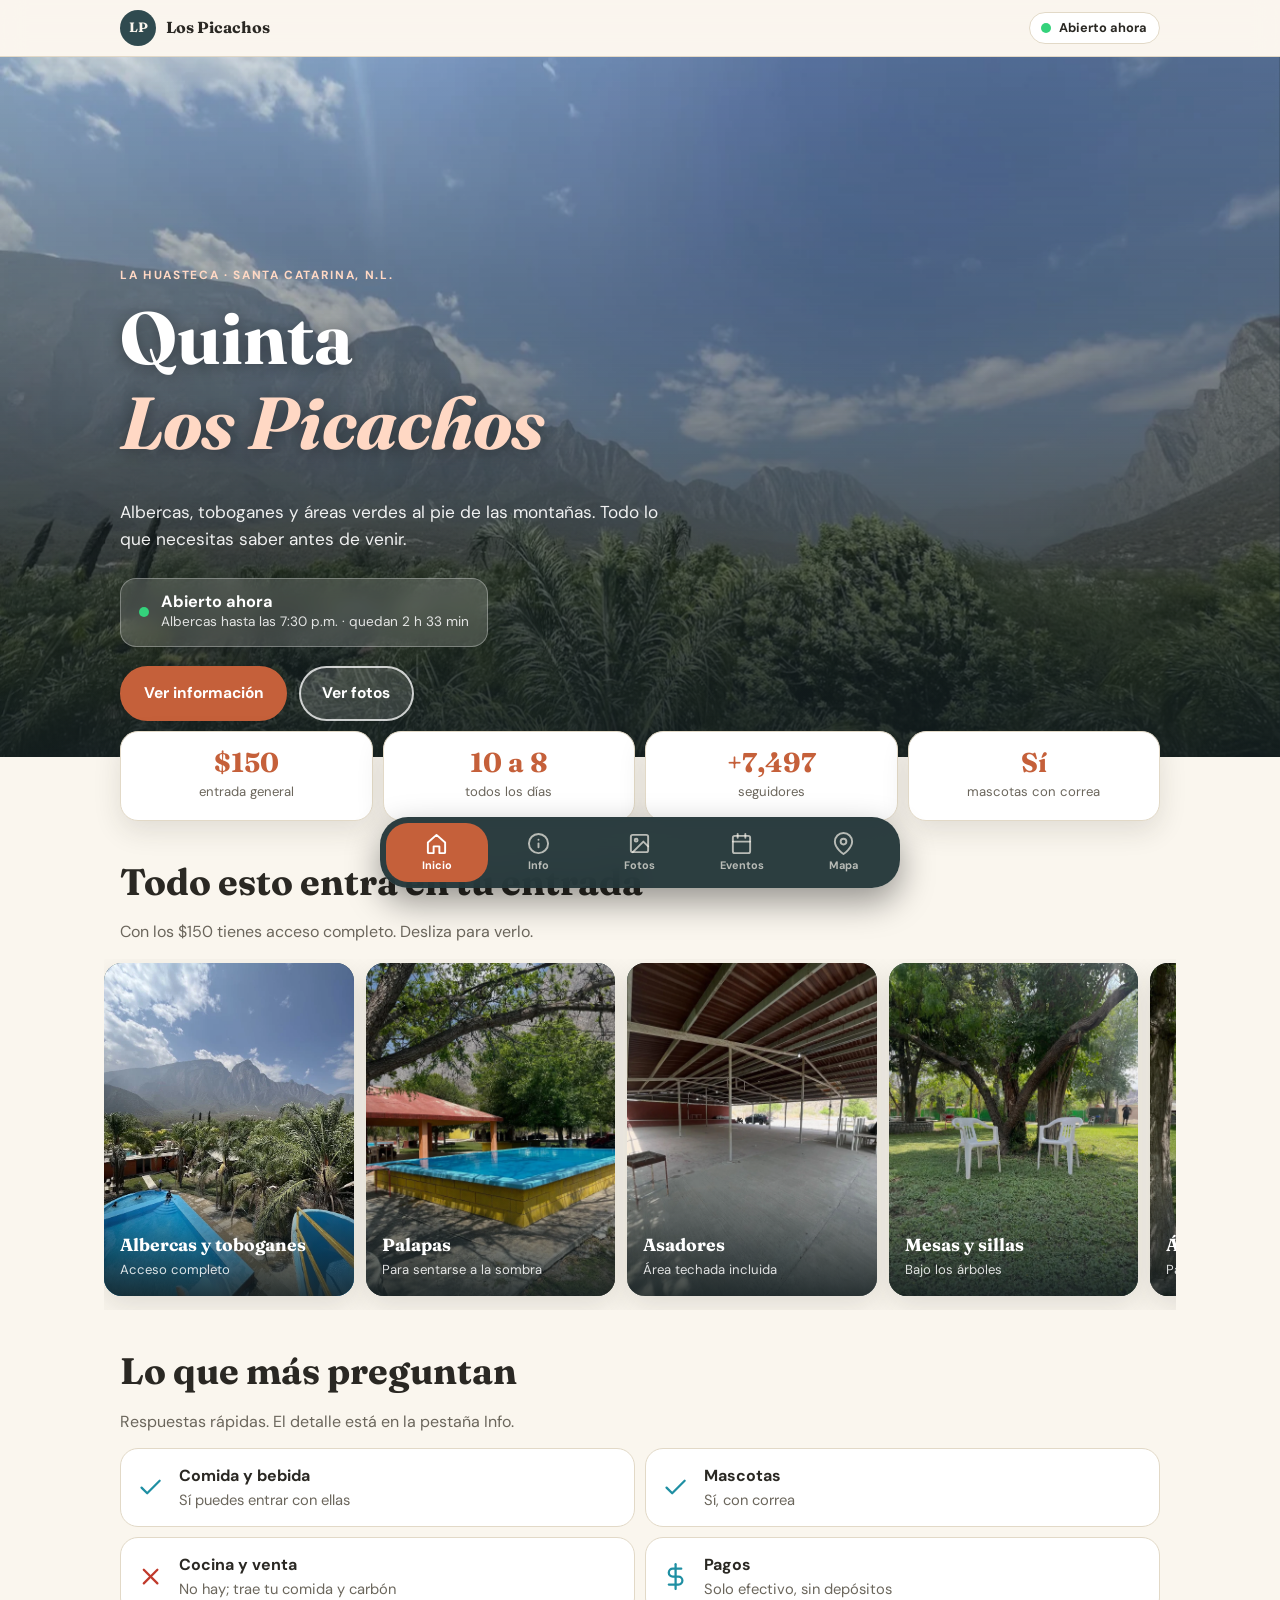
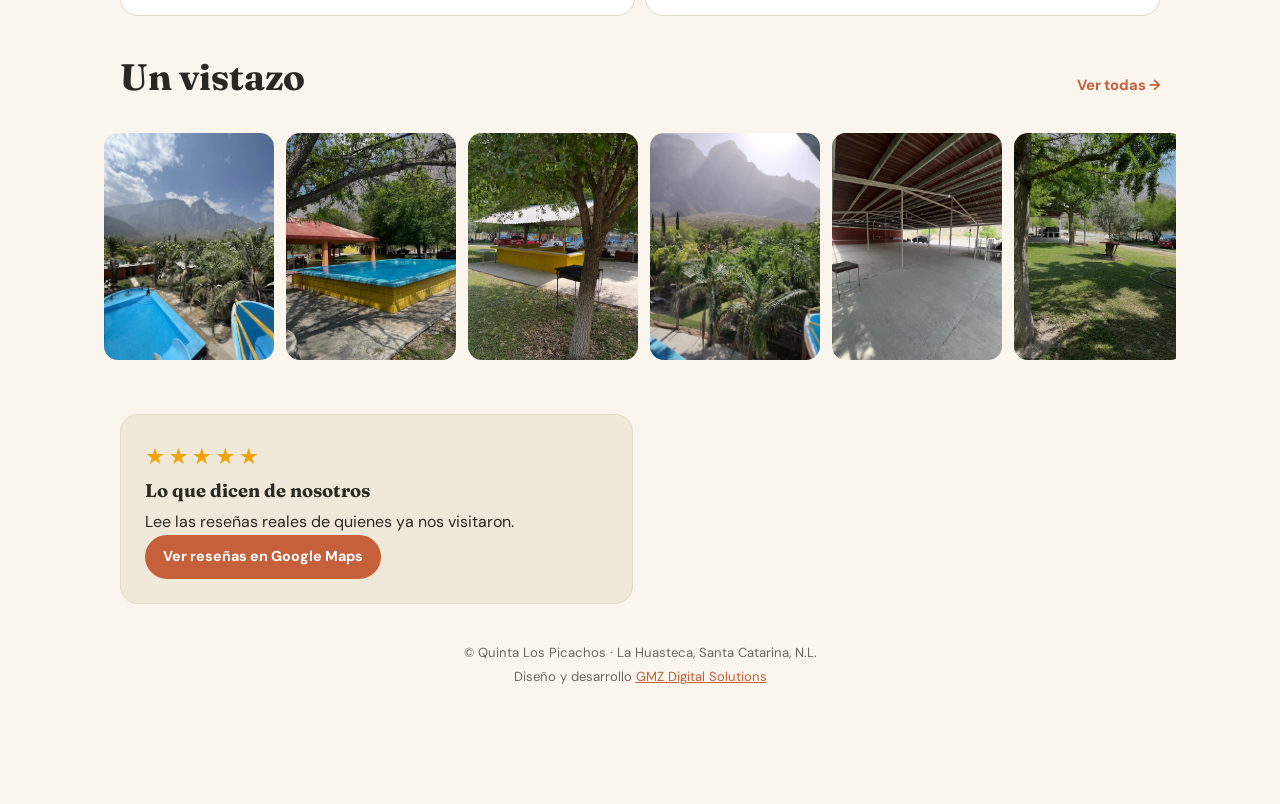
==== commit cf873b27: "Página informativa tipo app con menú inferior - Vistas Inicio, Info, Fotos, Eventos y Mapa con menú " ====
--- a/index.html
+++ b/index.html
@@ -3,21 +3,22 @@
 
 <head>
     <meta charset="UTF-8">
-    <meta name="viewport" content="width=device-width, initial-scale=1.0">
-    <title>Quinta Los Picachos | Quinta para eventos en La Huasteca, Santa Catarina</title>
-    <meta name="description" content="Quinta Los Picachos en La Huasteca, Santa Catarina, Nuevo León. Alberca, jardines y áreas techadas para pasar el día o celebrar tu evento. Entrada $150 MXN.">
-    <meta name="theme-color" content="#2f4a4f">
-
-    <!-- Al compartir el enlace por WhatsApp o redes -->
+    <meta name="viewport" content="width=device-width, initial-scale=1.0, viewport-fit=cover">
+    <title>Quinta Los Picachos | Horarios, reglamento y fotos · La Huasteca, Santa Catarina</title>
+    <meta name="description" content="Quinta Los Picachos en La Huasteca, Santa Catarina, N.L. Abierto todos los días de 10 a.m. a 8 p.m. Entrada $150. Albercas, toboganes, palapas, asadores y áreas verdes. Consulta horarios, reglamento y fotos.">
+    <meta name="theme-color" content="#1f3236">
+
+    <!-- Al compartir el enlace -->
     <meta property="og:type" content="website">
     <meta property="og:title" content="Quinta Los Picachos | La Huasteca">
-    <meta property="og:description" content="Alberca, jardines y áreas techadas al pie de las montañas de La Huasteca. Visítanos o celebra tu evento.">
+    <meta property="og:description" content="Abierto todos los días de 10 a.m. a 8 p.m. Entrada $150. Albercas, toboganes, palapas y áreas verdes.">
     <meta property="og:image" content="https://gamezun.github.io/Quinta-los-pciachos/assets/hero.webp">
     <meta property="og:locale" content="es_MX">
 
+    <link rel="icon" href="data:image/svg+xml,%3Csvg xmlns=%27http://www.w3.org/2000/svg%27 viewBox=%270 0 64 64%27%3E%3Ccircle cx=%2732%27 cy=%2732%27 r=%2732%27 fill=%27%232f4a4f%27/%3E%3Ctext x=%2732%27 y=%2742%27 font-size=%2726%27 font-family=%27Georgia,serif%27 font-weight=%27700%27 text-anchor=%27middle%27 fill=%27%23faf6ee%27%3ELP%3C/text%3E%3C/svg%3E">
     <link rel="preconnect" href="https://fonts.googleapis.com">
     <link rel="preconnect" href="https://fonts.gstatic.com" crossorigin>
-    <link href="https://fonts.googleapis.com/css2?family=DM+Sans:wght@400;500;700&family=Fraunces:opsz,wght@9..144,500;9..144,700&display=swap" rel="stylesheet">
+    <link href="https://fonts.googleapis.com/css2?family=DM+Sans:wght@400;500;700&family=Fraunces:opsz,wght@9..144,600;9..144,700&display=swap" rel="stylesheet">
     <link rel="stylesheet" href="styles.css">
 
     <script type="application/ld+json">
@@ -25,8 +26,10 @@
         "@context": "https://schema.org",
         "@type": "LocalBusiness",
         "name": "Quinta Los Picachos",
-        "description": "Quinta con alberca, jardines y áreas techadas para visitas y eventos en La Huasteca.",
-        "telephone": "+52 81 8257 2088",
+        "description": "Quinta con albercas, toboganes, palapas, asadores y áreas verdes en La Huasteca.",
+        "image": "https://gamezun.github.io/Quinta-los-pciachos/assets/hero.webp",
+        "priceRange": "$150 entrada general",
+        "openingHours": "Mo-Su 10:00-20:00",
         "address": {
             "@type": "PostalAddress",
             "addressLocality": "Santa Catarina",
@@ -39,327 +42,497 @@
 
 <body>
 
+    <!-- ============ ÍCONOS ============ -->
+    <svg xmlns="http://www.w3.org/2000/svg" style="display:none" aria-hidden="true">
+        <symbol id="i-home" viewBox="0 0 24 24"><path d="M3 11l9-8 9 8v10a1 1 0 0 1-1 1h-5v-7H9v7H4a1 1 0 0 1-1-1z" /></symbol>
+        <symbol id="i-info" viewBox="0 0 24 24"><circle cx="12" cy="12" r="10" /><line x1="12" y1="16" x2="12" y2="12" /><line x1="12" y1="8" x2="12.01" y2="8" /></symbol>
+        <symbol id="i-image" viewBox="0 0 24 24"><rect x="3" y="3" width="18" height="18" rx="2" /><circle cx="8.5" cy="8.5" r="1.5" /><polyline points="21 15 16 10 5 21" /></symbol>
+        <symbol id="i-calendar" viewBox="0 0 24 24"><rect x="3" y="4" width="18" height="18" rx="2" /><line x1="16" y1="2" x2="16" y2="6" /><line x1="8" y1="2" x2="8" y2="6" /><line x1="3" y1="10" x2="21" y2="10" /></symbol>
+        <symbol id="i-pin" viewBox="0 0 24 24"><path d="M21 10c0 7-9 13-9 13S3 17 3 10a9 9 0 0 1 18 0z" /><circle cx="12" cy="10" r="3" /></symbol>
+        <symbol id="i-clock" viewBox="0 0 24 24"><circle cx="12" cy="12" r="10" /><polyline points="12 6 12 12 16 14" /></symbol>
+        <symbol id="i-check" viewBox="0 0 24 24"><polyline points="20 6 9 17 4 12" /></symbol>
+        <symbol id="i-x" viewBox="0 0 24 24"><line x1="18" y1="6" x2="6" y2="18" /><line x1="6" y1="6" x2="18" y2="18" /></symbol>
+        <symbol id="i-star" viewBox="0 0 24 24"><polygon points="12 2 15.09 8.26 22 9.27 17 14.14 18.18 21.02 12 17.77 5.82 21.02 7 14.14 2 9.27 8.91 8.26 12 2" /></symbol>
+        <symbol id="i-instagram" viewBox="0 0 24 24"><rect x="2" y="2" width="20" height="20" rx="5" /><path d="M16 11.37A4 4 0 1 1 12.63 8 4 4 0 0 1 16 11.37z" /><line x1="17.5" y1="6.5" x2="17.51" y2="6.5" /></symbol>
+        <symbol id="i-facebook" viewBox="0 0 24 24"><path d="M18 2h-3a5 5 0 0 0-5 5v3H7v4h3v8h4v-8h3l1-4h-4V7a1 1 0 0 1 1-1h3z" /></symbol>
+        <symbol id="i-whatsapp" viewBox="0 0 24 24"><path d="M21 11.5a8.4 8.4 0 0 1-12.4 7.4L3 21l2.2-5.4A8.4 8.4 0 1 1 21 11.5z" /></symbol>
+        <symbol id="i-arrow" viewBox="0 0 24 24"><line x1="5" y1="12" x2="19" y2="12" /><polyline points="12 5 19 12 12 19" /></symbol>
+        <symbol id="i-chevron" viewBox="0 0 24 24"><polyline points="6 9 12 15 18 9" /></symbol>
+        <symbol id="i-left" viewBox="0 0 24 24"><polyline points="15 18 9 12 15 6" /></symbol>
+        <symbol id="i-right" viewBox="0 0 24 24"><polyline points="9 18 15 12 9 6" /></symbol>
+        <symbol id="i-dollar" viewBox="0 0 24 24"><line x1="12" y1="1" x2="12" y2="23" /><path d="M17 5H9.5a3.5 3.5 0 0 0 0 7h5a3.5 3.5 0 0 1 0 7H6" /></symbol>
+        <symbol id="i-rules" viewBox="0 0 24 24"><path d="M9 11l3 3L22 4" /><path d="M21 12v7a2 2 0 0 1-2 2H5a2 2 0 0 1-2-2V5a2 2 0 0 1 2-2h11" /></symbol>
+        <symbol id="i-gift" viewBox="0 0 24 24"><polyline points="20 12 20 22 4 22 4 12" /><rect x="2" y="7" width="20" height="5" /><line x1="12" y1="22" x2="12" y2="7" /><path d="M12 7H7.5a2.5 2.5 0 0 1 0-5C11 2 12 7 12 7z" /><path d="M12 7h4.5a2.5 2.5 0 0 0 0-5C13 2 12 7 12 7z" /></symbol>
+    </svg>
+
     <!-- ============ ENCABEZADO ============ -->
-    <header class="header" id="inicio">
-        <div class="wrap header__inner">
-            <a href="#inicio" class="logo" aria-label="Quinta Los Picachos, inicio">
-                <span class="logo__mark">LP</span>
-                <span class="logo__text">Los Picachos<small>Quinta · La Huasteca</small></span>
-            </a>
-
-            <nav class="nav" id="nav" aria-label="Principal">
-                <a href="#lugar">El lugar</a>
-                <a href="#galeria">Galería</a>
-                <a href="#visita">Visítanos</a>
-                <a href="#eventos">Eventos</a>
-                <a href="#ubicacion">Ubicación</a>
-                <a href="#eventos" class="btn btn--small nav__cta">Cotiza tu evento</a>
-            </nav>
-
-            <button class="menu-btn" id="menuBtn" aria-label="Abrir menú" aria-expanded="false" aria-controls="nav">
-                <span></span><span></span><span></span>
-            </button>
-        </div>
+    <header class="topbar">
+        <a class="brand" href="#inicio" aria-label="Quinta Los Picachos, inicio">
+            <span class="brand__mark">LP</span>
+            <span class="brand__name">Los Picachos</span>
+        </a>
+        <span class="pill" id="statusPill" data-state="cargando"><i></i><b id="statusPillText">Horario</b></span>
     </header>
 
-    <main>
-
-        <!-- ============ PORTADA ============ -->
-        <section class="hero">
-            <img class="hero__img" src="assets/hero.webp"
-                alt="Vista panorámica de la alberca y las montañas de La Huasteca">
-            <div class="hero__shade"></div>
-
-            <div class="wrap hero__content">
-                <p class="eyebrow eyebrow--light">Santa Catarina · Nuevo León</p>
-                <h1>Alberca, sombra y montañas, <span>a un paso de la ciudad.</span></h1>
-                <p class="hero__lead">Pasa el día en familia o celebra tu evento en Quinta Los Picachos, en el entorno de La Huasteca.</p>
-
-                <div class="hero__actions">
-                    <a href="#eventos" class="btn">Organiza tu evento</a>
-                    <a href="#galeria" class="btn btn--ghost">Ver el lugar</a>
-                </div>
-
-                <ul class="hero__facts">
-                    <li><strong>$150</strong> entrada general</li>
-                    <li><strong>Gratis</strong> menores de 2 años</li>
-                    <li><strong>Eventos</strong> cumpleaños, convivios y más</li>
-                </ul>
+    <main id="app">
+
+        <!-- ================================================= -->
+        <!-- INICIO                                            -->
+        <!-- ================================================= -->
+        <section class="view active" data-view="inicio" aria-label="Inicio">
+
+            <div class="hero">
+                <div class="hero__media" id="heroMedia">
+                    <img class="hero__img" src="assets/hero.webp" alt="Montañas y palmeras de La Huasteca vistas desde la quinta" fetchpriority="high">
+                </div>
+                <div class="hero__shade"></div>
+
+                <div class="wrap hero__body">
+                    <p class="eyebrow eyebrow--light">La Huasteca · Santa Catarina, N.L.</p>
+                    <h1>Quinta <em>Los Picachos</em></h1>
+                    <p class="hero__lead">Albercas, toboganes y áreas verdes al pie de las montañas. Todo lo que necesitas saber antes de venir.</p>
+
+                    <div class="status-card" id="statusCard" data-state="cargando">
+                        <span class="status-card__dot"></span>
+                        <div>
+                            <strong id="statusTitle">Calculando horario…</strong>
+                            <small id="statusSub">Todos los días de 10:00 a.m. a 8:00 p.m.</small>
+                        </div>
+                    </div>
+
+                    <div class="hero__actions">
+                        <a class="btn" href="#info">Ver información</a>
+                        <a class="btn btn--ghost" href="#fotos">Ver fotos</a>
+                    </div>
+                </div>
+            </div>
+
+            <div class="wrap">
+
+                <!-- Datos rápidos -->
+                <section class="stats reveal" aria-label="Datos rápidos">
+                    <article class="stat">
+                        <b>$<span data-count="150">150</span></b>
+                        <small>entrada general</small>
+                    </article>
+                    <article class="stat">
+                        <b>10 a 8</b>
+                        <small>todos los días</small>
+                    </article>
+                    <article class="stat">
+                        <b>+<span data-count="7500" data-sep="1">7,500</span></b>
+                        <small>seguidores</small>
+                    </article>
+                    <article class="stat">
+                        <b>Sí</b>
+                        <small>mascotas con correa</small>
+                    </article>
+                </section>
+
+                <!-- Lo que incluye -->
+                <section class="block reveal">
+                    <div class="block__head">
+                        <h2>Todo esto entra en tu entrada</h2>
+                        <p>Con los $150 tienes acceso completo. Desliza para verlo.</p>
+                    </div>
+
+                    <div class="carousel" role="list">
+                        <figure class="photo-card" role="listitem">
+                            <img src="assets/galeria-11.webp" alt="Alberca con toboganes y montañas al fondo" loading="lazy">
+                            <figcaption><b>Albercas y toboganes</b><span>Acceso completo</span></figcaption>
+                        </figure>
+                        <figure class="photo-card" role="listitem">
+                            <img src="assets/galeria-09.webp" alt="Alberca con palapa" loading="lazy">
+                            <figcaption><b>Palapas</b><span>Para sentarse a la sombra</span></figcaption>
+                        </figure>
+                        <figure class="photo-card" role="listitem">
+                            <img src="assets/galeria-06.webp" alt="Área techada con asador" loading="lazy">
+                            <figcaption><b>Asadores</b><span>Área techada incluida</span></figcaption>
+                        </figure>
+                        <figure class="photo-card" role="listitem">
+                            <img src="assets/galeria-05.webp" alt="Sillas blancas bajo un árbol" loading="lazy">
+                            <figcaption><b>Mesas y sillas</b><span>Bajo los árboles</span></figcaption>
+                        </figure>
+                        <figure class="photo-card" role="listitem">
+                            <img src="assets/galeria-03.webp" alt="Jardín con árboles y mesas" loading="lazy">
+                            <figcaption><b>Áreas verdes</b><span>Para correr y convivir</span></figcaption>
+                        </figure>
+                        <figure class="photo-card" role="listitem">
+                            <img src="assets/galeria-02.webp" alt="Jardín y estacionamiento de la quinta" loading="lazy">
+                            <figcaption><b>Estacionamiento</b><span>Incluido</span></figcaption>
+                        </figure>
+                        <figure class="photo-card photo-card--plain" role="listitem">
+                            <svg class="ico" aria-hidden="true"><use href="#i-check" /></svg>
+                            <figcaption><b>Baños</b><span>Incluidos</span></figcaption>
+                        </figure>
+                    </div>
+                </section>
+
+                <!-- Reglas rápidas -->
+                <section class="block reveal">
+                    <div class="block__head">
+                        <h2>Lo que más preguntan</h2>
+                        <p>Respuestas rápidas. El detalle está en la pestaña Info.</p>
+                    </div>
+
+                    <div class="quick">
+                        <a href="#info" class="quick__item"><svg class="ico" aria-hidden="true"><use href="#i-check" /></svg><span><b>Comida y bebida</b>Sí puedes entrar con ellas</span></a>
+                        <a href="#info" class="quick__item"><svg class="ico" aria-hidden="true"><use href="#i-check" /></svg><span><b>Mascotas</b>Sí, con correa</span></a>
+                        <a href="#info" class="quick__item"><svg class="ico ico--no" aria-hidden="true"><use href="#i-x" /></svg><span><b>Cocina y venta</b>No hay; trae tu comida y carbón</span></a>
+                        <a href="#info" class="quick__item"><svg class="ico" aria-hidden="true"><use href="#i-dollar" /></svg><span><b>Pagos</b>Solo efectivo, sin depósitos</span></a>
+                    </div>
+                </section>
+
+                <!-- Tira de fotos -->
+                <section class="block reveal">
+                    <div class="block__head block__head--row">
+                        <h2>Un vistazo</h2>
+                        <a class="link-arrow" href="#fotos">Ver todas</a>
+                    </div>
+                    <div class="strip" id="strip"></div>
+                </section>
+
+                <!-- Reseñas y redes -->
+                <section class="duo reveal">
+                    <article class="panel panel--sand">
+                        <p class="stars" aria-hidden="true">★★★★★</p>
+                        <h3>Lo que dicen de nosotros</h3>
+                        <p>Lee las reseñas reales de quienes ya nos visitaron.</p>
+                        <a class="btn btn--small" target="_blank" rel="noopener"
+                            href="https://www.google.com/maps/search/?api=1&query=Quinta%20Los%20Picachos%20La%20Huasteca%20Santa%20Catarina%20Nuevo%20Leon">Ver reseñas en Google Maps</a>
+                    </article>
+
+                    <article class="panel panel--teal" data-hide-if-empty>
+                        <p class="panel__big">+<span data-count="7500" data-sep="1">7,500</span></p>
+                        <h3>seguidores en redes</h3>
+                        <p>Síguenos y entérate de todo.</p>
+                        <div class="btn-row">
+                            <a class="btn btn--small btn--light" data-link="instagram" hidden><svg class="ico" aria-hidden="true"><use href="#i-instagram" /></svg>Instagram</a>
+                            <a class="btn btn--small btn--light" data-link="facebook" hidden><svg class="ico" aria-hidden="true"><use href="#i-facebook" /></svg>Facebook</a>
+                        </div>
+                    </article>
+                </section>
+
             </div>
         </section>
 
-        <!-- ============ EL LUGAR ============ -->
-        <section class="section" id="lugar">
-            <div class="wrap split">
-                <div>
-                    <p class="eyebrow">01 · El lugar</p>
-                    <h2>La naturaleza marca el ritmo.</h2>
-                    <p>Quinta Los Picachos está en el entorno de La Huasteca, en Santa Catarina, Nuevo León. Es un lugar para refrescarte en la alberca, descansar bajo la sombra de los árboles y disfrutar la vista de las montañas.</p>
-                    <p>Ven a pasar un día diferente con tu familia y amigos, o prepara una celebración especial al aire libre.</p>
-                    <a href="#ubicacion" class="link-arrow">Ver cómo llegar</a>
-                </div>
-
-                <ul class="features">
-                    <li>
-                        <h3>Alberca</h3>
-                        <p>Para refrescarse con vista a las montañas.</p>
-                    </li>
-                    <li>
-                        <h3>Jardines arbolados</h3>
-                        <p>Sombra y espacio para caminar y convivir.</p>
-                    </li>
-                    <li>
-                        <h3>Áreas techadas</h3>
-                        <p>Para reunirse sin preocuparse por el clima.</p>
-                    </li>
-                    <li>
-                        <h3>Mesas y descanso</h3>
-                        <p>Rincones al aire libre para comer y platicar.</p>
-                    </li>
-                </ul>
+        <!-- ================================================= -->
+        <!-- INFORMACIÓN                                       -->
+        <!-- ================================================= -->
+        <section class="view" data-view="info" aria-label="Información">
+            <div class="wrap">
+
+                <header class="view__head">
+                    <p class="eyebrow">Información</p>
+                    <h2>Todo lo que necesitas saber</h2>
+                    <p>Horarios, entrada, reglamento y qué incluye. Sin tener que preguntar.</p>
+                </header>
+
+                <div class="cards">
+
+                    <!-- Horarios -->
+                    <article class="card card--wide reveal">
+                        <div class="card__title"><svg class="ico" aria-hidden="true"><use href="#i-clock" /></svg><h3>Horarios</h3></div>
+
+                        <div class="hours">
+                            <div class="hours__row">
+                                <span>Quinta abierta</span>
+                                <b>Todos los días · 10:00 a.m. a 8:00 p.m.</b>
+                            </div>
+                            <div class="hours__row">
+                                <span>Albercas</span>
+                                <b>Cierran a las 7:30 p.m.</b>
+                            </div>
+                        </div>
+
+                        <div class="timeline" aria-hidden="true">
+                            <div class="timeline__bar">
+                                <div class="timeline__fill" id="dayFill"></div>
+                                <span class="timeline__pool"></span>
+                                <span class="timeline__now" id="dayNow"></span>
+                            </div>
+                            <div class="timeline__labels"><span>10:00 a.m.</span><span>8:00 p.m.</span></div>
+                        </div>
+                        <p class="muted" id="timelineNote">La línea marca la hora actual. La marca clara al final es el cierre de albercas.</p>
+                    </article>
+
+                    <!-- Entrada -->
+                    <article class="card reveal">
+                        <div class="card__title"><svg class="ico" aria-hidden="true"><use href="#i-dollar" /></svg><h3>Entrada y pagos</h3></div>
+                        <p class="price">$150 <small>entrada general</small></p>
+                        <ul class="ticks">
+                            <li>Niños menores de 2 años entran gratis.</li>
+                            <li>Los pagos son solo en efectivo.</li>
+                            <li>No hay depósitos.</li>
+                        </ul>
+                    </article>
+
+                    <!-- Reglamento: sí -->
+                    <article class="card reveal">
+                        <div class="card__title"><svg class="ico" aria-hidden="true"><use href="#i-rules" /></svg><h3>Sí puedes</h3></div>
+                        <ul class="ticks">
+                            <li>Entrar con tu comida.</li>
+                            <li>Entrar con tus bebidas.</li>
+                            <li>Traer a tu mascota, con correa.</li>
+                            <li>Llevar bocina, con volumen moderado.</li>
+                            <li>Llevar alcohol, con moderación y precaución.</li>
+                        </ul>
+                    </article>
+
+                    <!-- Reglamento: cuidado -->
+                    <article class="card reveal">
+                        <div class="card__title"><svg class="ico ico--warn" aria-hidden="true"><use href="#i-info" /></svg><h3>Ten en cuenta</h3></div>
+                        <ul class="ticks ticks--warn">
+                            <li>No se juega bruscamente en las albercas.</li>
+                            <li>Trata con respeto a los empleados.</li>
+                            <li>La música es con volumen moderado.</li>
+                            <li>Si vas a manejar, toma precauciones.</li>
+                        </ul>
+                    </article>
+
+                    <!-- Qué incluye -->
+                    <article class="card card--wide card--feature reveal">
+                        <div class="card__title"><svg class="ico" aria-hidden="true"><use href="#i-gift" /></svg><h3>Qué incluye tu entrada</h3></div>
+
+                        <div class="feature">
+                            <figure class="accent">
+                                <img src="assets/galeria-11.webp" alt="Alberca con toboganes y montañas al fondo" loading="lazy">
+                                <figcaption>Albercas y toboganes</figcaption>
+                            </figure>
+                            <figure class="accent">
+                                <img src="assets/galeria-08.webp" alt="Palapa con asador bajo un árbol" loading="lazy">
+                                <figcaption>Palapas y asadores</figcaption>
+                            </figure>
+                        </div>
+
+                        <ul class="chips">
+                            <li>Mesas</li>
+                            <li>Sillas</li>
+                            <li>Palapas</li>
+                            <li>Asadores</li>
+                            <li>Baños</li>
+                            <li>Albercas</li>
+                            <li>Toboganes</li>
+                            <li>Áreas verdes</li>
+                            <li>Estacionamiento</li>
+                        </ul>
+                    </article>
+
+                    <!-- Lo que no hay -->
+                    <article class="card card--wide reveal">
+                        <div class="card__title"><svg class="ico ico--no" aria-hidden="true"><use href="#i-x" /></svg><h3>Lo que no hay</h3></div>
+                        <div class="nots">
+                            <div><b>Cocina</b><span>No contamos con cocina.</span></div>
+                            <div><b>Comida</b><span>No vendemos comida.</span></div>
+                            <div><b>Bebidas</b><span>No vendemos cerveza ni otras bebidas.</span></div>
+                            <div><b>Carbón</b><span>No vendemos carbón: llévalo.</span></div>
+                        </div>
+                    </article>
+
+                </div>
+
+                <!-- Preguntas frecuentes -->
+                <section class="block reveal">
+                    <div class="block__head">
+                        <h2>Preguntas frecuentes</h2>
+                    </div>
+
+                    <details>
+                        <summary>¿A qué hora abren y cierran?<svg class="chev" aria-hidden="true"><use href="#i-chevron" /></svg></summary>
+                        <p>Abrimos todos los días de 10:00 a.m. a 8:00 p.m. Las albercas cierran a las 7:30 p.m.</p>
+                    </details>
+                    <details>
+                        <summary>¿Cuánto cuesta la entrada?<svg class="chev" aria-hidden="true"><use href="#i-chevron" /></svg></summary>
+                        <p>La entrada general cuesta $150. Los niños menores de 2 años entran gratis.</p>
+                    </details>
+                    <details>
+                        <summary>¿Puedo llevar comida y bebidas?<svg class="chev" aria-hidden="true"><use href="#i-chevron" /></svg></summary>
+                        <p>Sí, puedes entrar con tu comida y tus bebidas. Aquí no vendemos comida, bebidas ni carbón, así que lleva todo lo que vayas a necesitar.</p>
+                    </details>
+                    <details>
+                        <summary>¿Puedo llevar alcohol?<svg class="chev" aria-hidden="true"><use href="#i-chevron" /></svg></summary>
+                        <p>Se permite, pero con moderación y precaución, sobre todo si vas a manejar.</p>
+                    </details>
+                    <details>
+                        <summary>¿Puedo llevar a mi mascota?<svg class="chev" aria-hidden="true"><use href="#i-chevron" /></svg></summary>
+                        <p>Sí, se permiten mascotas siempre que vayan con correa.</p>
+                    </details>
+                    <details>
+                        <summary>¿Hay asadores y cocina?<svg class="chev" aria-hidden="true"><use href="#i-chevron" /></svg></summary>
+                        <p>Hay asadores, pero no hay cocina. Como no vendemos carbón, llévalo contigo.</p>
+                    </details>
+                    <details>
+                        <summary>¿Puedo llevar bocina?<svg class="chev" aria-hidden="true"><use href="#i-chevron" /></svg></summary>
+                        <p>Sí, con volumen moderado para que todos disfruten.</p>
+                    </details>
+                    <details>
+                        <summary>¿Aceptan tarjeta o piden depósito?<svg class="chev" aria-hidden="true"><use href="#i-chevron" /></svg></summary>
+                        <p>Todos los pagos son en efectivo y no se piden depósitos.</p>
+                    </details>
+                    <details>
+                        <summary>¿Hay estacionamiento y baños?<svg class="chev" aria-hidden="true"><use href="#i-chevron" /></svg></summary>
+                        <p>Sí, ambos están incluidos.</p>
+                    </details>
+                </section>
+
             </div>
         </section>
 
-        <!-- ============ GALERÍA ============ -->
-        <section class="section section--sand" id="galeria">
+        <!-- ================================================= -->
+        <!-- FOTOS                                             -->
+        <!-- ================================================= -->
+        <section class="view" data-view="fotos" aria-label="Fotos">
             <div class="wrap">
-                <div class="section__head">
-                    <p class="eyebrow">02 · Galería</p>
-                    <h2>Así se vive Quinta Los Picachos.</h2>
-                    <p>Fotografías reales de las instalaciones. Toca cualquiera para verla en grande.</p>
-                </div>
-
-                <div class="gallery" id="gallery">
-                    <button class="gallery__item" data-index="0">
-                        <img src="assets/galeria-10.webp" alt="Alberca con vista a las montañas de La Huasteca" loading="lazy">
-                        <span>Alberca</span>
-                    </button>
-                    <button class="gallery__item" data-index="1">
-                        <img src="assets/galeria-06.webp" alt="Área techada para convivencias" loading="lazy">
-                        <span>Área techada</span>
-                    </button>
-                    <button class="gallery__item" data-index="2">
-                        <img src="assets/galeria-07.webp" alt="Instalaciones y áreas exteriores" loading="lazy">
-                        <span>Instalaciones</span>
-                    </button>
-                    <button class="gallery__item" data-index="3">
-                        <img src="assets/galeria-03.webp" alt="Jardín arbolado de la quinta" loading="lazy">
-                        <span>Jardines</span>
-                    </button>
-                    <button class="gallery__item" data-index="4">
-                        <img src="assets/galeria-08.webp" alt="Área exterior con sombra para descansar" loading="lazy">
-                        <span>Áreas de descanso</span>
-                    </button>
-                    <button class="gallery__item" data-index="5">
-                        <img src="assets/galeria-11.webp" alt="Vista panorámica de la alberca y las montañas" loading="lazy">
-                        <span>Vista panorámica</span>
-                    </button>
-                    <button class="gallery__item" data-index="6">
-                        <img src="assets/galeria-01.webp" alt="Jardín de Quinta Los Picachos" loading="lazy">
-                        <span>Jardín</span>
-                    </button>
-                    <button class="gallery__item" data-index="7">
-                        <img src="assets/galeria-02.webp" alt="Vista de las áreas verdes" loading="lazy">
-                        <span>Áreas verdes</span>
-                    </button>
-                    <button class="gallery__item" data-index="8">
-                        <img src="assets/galeria-04.webp" alt="Jardín y árboles" loading="lazy">
-                        <span>Entre los árboles</span>
-                    </button>
-                    <button class="gallery__item" data-index="9">
-                        <img src="assets/galeria-05.webp" alt="Mesas en área arbolada" loading="lazy">
-                        <span>Mesas bajo la sombra</span>
-                    </button>
-                    <button class="gallery__item" data-index="10">
-                        <img src="assets/galeria-09.webp" alt="Alberca exterior" loading="lazy">
-                        <span>Alberca exterior</span>
-                    </button>
-                </div>
+
+                <header class="view__head">
+                    <p class="eyebrow">Fotos</p>
+                    <h2>Conoce la quinta</h2>
+                    <p>Fotografías reales. Toca una para verla en grande y desliza para ver más.</p>
+                </header>
+
+                <div class="filters" id="filters" role="group" aria-label="Filtrar fotos">
+                    <button class="chip active" data-filter="todas">Todas</button>
+                    <button class="chip" data-filter="albercas">Albercas</button>
+                    <button class="chip" data-filter="palapas">Palapas y asadores</button>
+                    <button class="chip" data-filter="verdes">Áreas verdes</button>
+                </div>
+
+                <div class="gallery" id="gallery"></div>
+
             </div>
         </section>
 
-        <!-- ============ VISÍTANOS ============ -->
-        <section class="section section--teal" id="visita">
-            <div class="wrap visit">
-                <div>
-                    <p class="eyebrow eyebrow--light">03 · Visítanos</p>
-                    <h2>Un día para desconectarte.</h2>
-                    <p>Entra, escoge tu sombra y disfruta la alberca. Sin complicaciones.</p>
-                </div>
-
-                <div class="price-card">
-                    <p class="price-card__label">Entrada general</p>
-                    <p class="price-card__price">$150 <small>MXN por persona</small></p>
-                    <p class="price-card__note">Los niños menores de 2 años entran gratis.</p>
-                    <hr>
-                    <p class="price-card__small">¿Quieres saber horarios, días de apertura o el reglamento antes de venir? Pregúntanos directo.</p>
-                    <a class="btn btn--wa" data-wa="Hola, quiero información sobre horarios y condiciones para visitar Quinta Los Picachos." href="#">Preguntar por WhatsApp</a>
+        <!-- ================================================= -->
+        <!-- EVENTOS                                           -->
+        <!-- ================================================= -->
+        <section class="view" data-view="eventos" aria-label="Eventos">
+            <div class="wrap">
+
+                <header class="view__head">
+                    <p class="eyebrow">Cumpleaños y eventos</p>
+                    <h2>Celebra en Los Picachos</h2>
+                    <p>Esto es lo que se puede reservar y lo que no.</p>
+                </header>
+
+                <div class="cards">
+
+                    <article class="card card--wide card--feature reveal">
+                        <div class="feature feature--one">
+                            <figure class="accent accent--tall">
+                                <img src="assets/galeria-09.webp" alt="Alberca con palapa" loading="lazy">
+                                <figcaption>Cumpleaños y convivios</figcaption>
+                            </figure>
+                            <div>
+                                <div class="card__title"><svg class="ico" aria-hidden="true"><use href="#i-calendar" /></svg><h3>Cumpleaños y convivios</h3></div>
+                                <p>Para festejar puedes reservar una palapa. También puedes apartar algunas mesas y sillas.</p>
+                                <ul class="ticks">
+                                    <li>Puedes reservar una palapa.</li>
+                                    <li>Puedes apartar algunas mesas y sillas.</li>
+                                    <li>Puedes llevar tus decoraciones y todo lo que necesites.</li>
+                                </ul>
+                            </div>
+                        </div>
+                    </article>
+
+                    <article class="card reveal">
+                        <div class="card__title"><svg class="ico ico--no" aria-hidden="true"><use href="#i-x" /></svg><h3>No se reservan</h3></div>
+                        <ul class="ticks ticks--no">
+                            <li>Los baños.</li>
+                            <li>Las albercas.</li>
+                            <li>Las áreas verdes.</li>
+                        </ul>
+                        <p class="muted">Son para todos los visitantes del día.</p>
+                    </article>
+
+                    <article class="card reveal">
+                        <div class="card__title"><svg class="ico" aria-hidden="true"><use href="#i-star" /></svg><h3>Eventos grandes y nocturnos</h3></div>
+                        <p>La renta de la quinta es solo para eventos muy grandes y por la noche. La disponibilidad se revisa directamente con el dueño.</p>
+                    </article>
+
+                    <article class="card card--wide reveal">
+                        <div class="card__title"><svg class="ico" aria-hidden="true"><use href="#i-dollar" /></svg><h3>Pagos</h3></div>
+                        <p>Todo se maneja en efectivo y no hay depósitos.</p>
+                    </article>
+
+                    <!-- Contacto: los botones aparecen solo si se configuran en script.js -->
+                    <article class="card card--wide card--teal reveal">
+                        <h3>¿Quieres reservar una palapa o consultar un evento nocturno?</h3>
+                        <p data-no-links>Comunícate con la administración de la quinta para confirmar disponibilidad.</p>
+                        <div class="btn-row">
+                            <a class="btn btn--light" data-link="whatsapp" hidden><svg class="ico" aria-hidden="true"><use href="#i-whatsapp" /></svg>Escribir por WhatsApp</a>
+                            <a class="btn btn--light" data-link="instagram" hidden><svg class="ico" aria-hidden="true"><use href="#i-instagram" /></svg>Instagram</a>
+                            <a class="btn btn--light" data-link="facebook" hidden><svg class="ico" aria-hidden="true"><use href="#i-facebook" /></svg>Facebook</a>
+                        </div>
+                    </article>
+
                 </div>
             </div>
         </section>
 
-        <!-- ============ EVENTOS ============ -->
-        <section class="section" id="eventos">
-            <div class="wrap events">
-                <div>
-                    <p class="eyebrow">04 · Eventos</p>
-                    <h2>Los buenos momentos merecen un buen lugar.</h2>
-                    <p>Cumpleaños, reuniones familiares, convivios y celebraciones especiales. Cuéntanos qué estás planeando y te orientamos con opciones, disponibilidad y condiciones.</p>
-
-                    <ul class="tags">
-                        <li>Cumpleaños</li>
-                        <li>Reuniones familiares</li>
-                        <li>Convivios</li>
-                        <li>Celebraciones especiales</li>
-                    </ul>
-
-                    <p class="muted">Enviar el formulario no reserva la fecha: la reservación se confirma directamente con la administración.</p>
-                </div>
-
-                <form class="form" id="eventoForm" novalidate>
-                    <h3>Solicita información para tu evento</h3>
-
-                    <div class="field">
-                        <label for="nombre">Nombre</label>
-                        <input type="text" id="nombre" name="nombre" autocomplete="name" placeholder="Tu nombre" required>
-                    </div>
-
-                    <div class="row">
-                        <div class="field">
-                            <label for="fecha">Fecha deseada</label>
-                            <input type="date" id="fecha" name="fecha" required>
-                        </div>
-                        <div class="field">
-                            <label for="personas">Número de personas</label>
-                            <input type="number" id="personas" name="personas" min="1" inputmode="numeric" placeholder="Ej. 40" required>
-                        </div>
-                    </div>
-
-                    <div class="row">
-                        <div class="field">
-                            <label for="tipo">Tipo de evento</label>
-                            <select id="tipo" name="tipo" required>
-                                <option value="">Selecciona una opción</option>
-                                <option>Cumpleaños</option>
-                                <option>Reunión familiar</option>
-                                <option>Convivio</option>
-                                <option>Celebración especial</option>
-                                <option>Otro</option>
-                            </select>
-                        </div>
-                        <div class="field">
-                            <label for="horas">Horas que deseas reservar</label>
-                            <select id="horas" name="horas">
-                                <option value="Por definir">Por definir</option>
-                                <option>2 horas</option>
-                                <option>3 horas</option>
-                                <option>4 horas</option>
-                                <option>5 horas</option>
-                                <option>6 horas</option>
-                                <option>Más de 6 horas</option>
-                            </select>
-                        </div>
-                    </div>
-
-                    <div class="field">
-                        <label for="detalles">Detalles adicionales (opcional)</label>
-                        <textarea id="detalles" name="detalles" rows="3" placeholder="Cuéntanos algo más de tu evento"></textarea>
-                    </div>
-
-                    <p class="form__error" id="formError" role="alert" hidden></p>
-
-                    <button type="submit" class="btn btn--wa btn--block">Enviar solicitud por WhatsApp</button>
-                    <p class="form__note">Se abrirá WhatsApp con tu mensaje listo para enviar. Tus datos no se envían automáticamente desde esta página.</p>
-                </form>
-            </div>
-        </section>
-
-        <!-- ============ UBICACIÓN ============ -->
-        <section class="section section--sand" id="ubicacion">
-            <div class="wrap location">
-                <div>
-                    <p class="eyebrow">05 · Ubicación</p>
-                    <h2>Nos vemos en La Huasteca.</h2>
-                    <p><strong>Quinta Los Picachos</strong><br>La Huasteca, Santa Catarina, Nuevo León, México.</p>
-
-                    <div class="location__actions">
-                        <a class="btn" target="_blank" rel="noopener"
-                            href="https://www.google.com/maps/search/?api=1&query=Quinta%20Los%20Picachos%20La%20Huasteca%20Santa%20Catarina%20Nuevo%20Leon">Abrir en Google Maps</a>
-                        <a class="btn btn--outline" href="tel:+528182572088">Llamar al 81 8257 2088</a>
-                    </div>
-                </div>
-
-                <div class="map">
+        <!-- ================================================= -->
+        <!-- MAPA                                              -->
+        <!-- ================================================= -->
+        <section class="view" data-view="mapa" aria-label="Cómo llegar">
+            <div class="wrap">
+
+                <header class="view__head">
+                    <p class="eyebrow">Cómo llegar</p>
+                    <h2>Nos vemos en La Huasteca</h2>
+                    <p><b>Quinta Los Picachos</b> · La Huasteca, Santa Catarina, Nuevo León, México.</p>
+                </header>
+
+                <div class="map reveal">
                     <iframe
                         src="https://www.google.com/maps?q=Quinta%20Los%20Picachos%2C%20La%20Huasteca%2C%20Santa%20Catarina%2C%20Nuevo%20Le%C3%B3n&output=embed"
                         title="Mapa de Quinta Los Picachos" loading="lazy" referrerpolicy="no-referrer-when-downgrade"></iframe>
                 </div>
+
+                <div class="btn-row btn-row--center reveal">
+                    <a class="btn" target="_blank" rel="noopener"
+                        href="https://www.google.com/maps/search/?api=1&query=Quinta%20Los%20Picachos%20La%20Huasteca%20Santa%20Catarina%20Nuevo%20Leon">
+                        <svg class="ico" aria-hidden="true"><use href="#i-pin" /></svg>Abrir en Google Maps</a>
+                    <a class="btn btn--outline" target="_blank" rel="noopener"
+                        href="https://www.google.com/maps/search/?api=1&query=Quinta%20Los%20Picachos%20La%20Huasteca%20Santa%20Catarina%20Nuevo%20Leon">
+                        <svg class="ico" aria-hidden="true"><use href="#i-star" /></svg>Ver reseñas</a>
+                </div>
+
+                <section class="panel panel--teal reveal" data-hide-if-empty>
+                    <p class="panel__big">+<span data-count="7500" data-sep="1">7,500</span> seguidores</p>
+                    <p>Síguenos en redes para ver novedades.</p>
+                    <div class="btn-row">
+                        <a class="btn btn--small btn--light" data-link="instagram" hidden><svg class="ico" aria-hidden="true"><use href="#i-instagram" /></svg>Instagram</a>
+                        <a class="btn btn--small btn--light" data-link="facebook" hidden><svg class="ico" aria-hidden="true"><use href="#i-facebook" /></svg>Facebook</a>
+                    </div>
+                </section>
+
             </div>
         </section>
 
-        <!-- ============ PREGUNTAS ============ -->
-        <section class="section" id="preguntas">
-            <div class="wrap wrap--narrow">
-                <div class="section__head">
-                    <p class="eyebrow">06 · Antes de tu visita</p>
-                    <h2>Preguntas frecuentes</h2>
-                </div>
-
-                <details>
-                    <summary>¿Cuánto cuesta la entrada?</summary>
-                    <p>La entrada general es de $150 MXN. Los niños menores de 2 años entran gratis.</p>
-                </details>
-                <details>
-                    <summary>¿Cómo aparto una fecha para mi evento?</summary>
-                    <p>Llena el formulario o escríbenos por WhatsApp. La fecha no queda reservada hasta recibir la confirmación de la administración.</p>
-                </details>
-                <details>
-                    <summary>¿Cuáles son los horarios y el reglamento?</summary>
-                    <p>Los horarios, días de apertura, reglamento, depósitos y cancelaciones se confirman directamente con la administración. Puedes preguntarlos por WhatsApp.</p>
-                </details>
-                <details>
-                    <summary>¿Hay servicios adicionales?</summary>
-                    <p>Los servicios adicionales y la disponibilidad se consultan con el equipo según la fecha y el tipo de evento.</p>
-                </details>
-            </div>
-        </section>
-
+        <footer class="footer">
+            <p>© Quinta Los Picachos · La Huasteca, Santa Catarina, N.L.</p>
+            <p>Diseño y desarrollo <a href="https://gamezun.github.io/Gamez.web/" target="_blank" rel="noopener">GMZ Digital Solutions</a></p>
+        </footer>
     </main>
 
-    <!-- ============ PIE ============ -->
-    <footer class="footer">
-        <div class="wrap footer__inner">
-            <div>
-                <p class="footer__brand">Quinta Los Picachos</p>
-                <p>La Huasteca · Santa Catarina, Nuevo León</p>
-            </div>
-            <div>
-                <p>Entrada general $150 MXN · Menores de 2 años entran gratis.</p>
-                <p>© Quinta Los Picachos. Diseño y desarrollo
-                    <a href="https://gamezun.github.io/Gamez.web/" target="_blank" rel="noopener">GMZ Digital Solutions</a>
-                </p>
-            </div>
-            <a href="#inicio" class="footer__top">Volver al inicio ↑</a>
-        </div>
-    </footer>
-
-    <!-- Botón flotante de WhatsApp -->
-    <a class="wa-float" data-wa="Hola, quiero información sobre Quinta Los Picachos." href="#" aria-label="Escribir por WhatsApp">
-        <svg viewBox="0 0 32 32" width="28" height="28" aria-hidden="true" fill="currentColor">
-            <path d="M16.04 3C9.4 3 4.02 8.37 4.02 15c0 2.12.55 4.18 1.6 6L4 28l7.16-1.88A12 12 0 0 0 16.04 27C22.67 27 28.05 21.63 28.05 15S22.67 3 16.04 3Zm0 21.9c-1.8 0-3.55-.48-5.08-1.4l-.36-.22-4.25 1.12 1.13-4.14-.24-.38A9.9 9.9 0 0 1 6.1 15c0-5.46 4.46-9.9 9.94-9.9 5.47 0 9.93 4.44 9.93 9.9 0 5.47-4.46 9.9-9.93 9.9Zm5.45-7.42c-.3-.15-1.77-.87-2.04-.97-.27-.1-.47-.15-.67.15-.2.3-.77.97-.94 1.17-.17.2-.35.22-.65.07-.3-.15-1.26-.46-2.4-1.48-.89-.79-1.49-1.77-1.66-2.07-.17-.3-.02-.46.13-.6.13-.14.3-.35.45-.52.15-.18.2-.3.3-.5.1-.2.05-.37-.03-.52-.07-.15-.67-1.62-.92-2.22-.24-.58-.49-.5-.67-.51h-.57c-.2 0-.52.07-.8.37-.27.3-1.04 1.02-1.04 2.48s1.07 2.88 1.22 3.08c.15.2 2.1 3.2 5.08 4.49.71.3 1.26.49 1.7.63.71.23 1.36.2 1.87.12.57-.08 1.77-.72 2.02-1.42.25-.7.25-1.3.17-1.42-.07-.12-.27-.2-.57-.35Z" />
-        </svg>
-        <span>WhatsApp</span>
-    </a>
-
-    <!-- Visor de fotos -->
-    <div class="lightbox" id="lightbox" hidden>
-        <button class="lightbox__close" id="lbClose" aria-label="Cerrar">×</button>
-        <button class="lightbox__nav lightbox__nav--prev" id="lbPrev" aria-label="Foto anterior">‹</button>
-        <figure>
+    <!-- ============ MENÚ INFERIOR ============ -->
+    <nav class="tabbar" id="tabbar" aria-label="Menú principal" style="--i:0">
+        <span class="tabbar__pill" aria-hidden="true"></span>
+        <a href="#inicio" class="tab" data-tab="inicio"><svg aria-hidden="true"><use href="#i-home" /></svg><span>Inicio</span></a>
+        <a href="#info" class="tab" data-tab="info"><svg aria-hidden="true"><use href="#i-info" /></svg><span>Info</span></a>
+        <a href="#fotos" class="tab" data-tab="fotos"><svg aria-hidden="true"><use href="#i-image" /></svg><span>Fotos</span></a>
+        <a href="#eventos" class="tab" data-tab="eventos"><svg aria-hidden="true"><use href="#i-calendar" /></svg><span>Eventos</span></a>
+        <a href="#mapa" class="tab" data-tab="mapa"><svg aria-hidden="true"><use href="#i-pin" /></svg><span>Mapa</span></a>
+    </nav>
+
+    <!-- ============ VISOR DE FOTOS ============ -->
+    <div class="lightbox" id="lightbox" hidden role="dialog" aria-modal="true" aria-label="Visor de fotos">
+        <button class="lightbox__btn lightbox__close" id="lbClose" aria-label="Cerrar"><svg aria-hidden="true"><use href="#i-x" /></svg></button>
+        <button class="lightbox__btn lightbox__nav lightbox__nav--prev" id="lbPrev" aria-label="Foto anterior"><svg aria-hidden="true"><use href="#i-left" /></svg></button>
+        <figure class="lightbox__fig" id="lbFig">
             <img id="lbImg" src="" alt="">
-            <figcaption id="lbCaption"></figcaption>
+            <figcaption><span id="lbCaption"></span><b id="lbCount"></b></figcaption>
         </figure>
-        <button class="lightbox__nav lightbox__nav--next" id="lbNext" aria-label="Foto siguiente">›</button>
+        <button class="lightbox__btn lightbox__nav lightbox__nav--next" id="lbNext" aria-label="Foto siguiente"><svg aria-hidden="true"><use href="#i-right" /></svg></button>
     </div>
 
     <script src="script.js"></script>
--- a/styles.css
+++ b/styles.css
@@ -1,7 +1,7 @@
 /* =========================================================
-   Quinta Los Picachos
+   Quinta Los Picachos · app informativa (celular primero)
    Paleta: crema, arena, terracota (rocas de La Huasteca),
-   turquesa (la alberca) y verde-azulado profundo (montaña).
+   turquesa (albercas) y verde-azulado profundo (montaña).
    ========================================================= */
 
 :root {
@@ -13,11 +13,15 @@
     --terracota-osc: #a84d2b;
     --turquesa: #1f8fa3;
     --montana: #2f4a4f;
+    --noche: #1f3236;
     --blanco: #ffffff;
     --linea: #e2d9c7;
-
-    --radio: 14px;
-    --sombra: 0 10px 30px rgba(42, 40, 35, 0.12);
+    --ok: #1fa855;
+    --ambar: #e6a117;
+    --no: #c0392b;
+
+    --radio: 18px;
+    --sombra: 0 10px 28px rgba(42, 40, 35, 0.12);
     --serif: "Fraunces", Georgia, serif;
     --sans: "DM Sans", system-ui, -apple-system, "Segoe UI", sans-serif;
 }
@@ -30,16 +34,18 @@
 
 html {
     scroll-behavior: smooth;
-    scroll-padding-top: 80px;
+    -webkit-text-size-adjust: 100%;
 }
 
 body {
     margin: 0;
     font-family: var(--sans);
-    font-size: 1.05rem;
-    line-height: 1.65;
+    font-size: 1rem;
+    line-height: 1.6;
     color: var(--tinta);
     background: var(--crema);
+    padding-bottom: calc(104px + env(safe-area-inset-bottom));
+    -webkit-tap-highlight-color: transparent;
 }
 
 img {
@@ -56,16 +62,16 @@
 h3 {
     font-family: var(--serif);
     line-height: 1.15;
-    margin: 0 0 0.5em;
+    margin: 0 0 0.45em;
     font-weight: 700;
 }
 
 h2 {
-    font-size: clamp(1.9rem, 4vw, 2.8rem);
+    font-size: clamp(1.6rem, 5vw, 2.3rem);
 }
 
 h3 {
-    font-size: 1.2rem;
+    font-size: 1.15rem;
 }
 
 p {
@@ -73,21 +79,17 @@
 }
 
 .wrap {
-    width: min(1120px, 100% - 40px);
+    width: min(1040px, 100% - 32px);
     margin-inline: auto;
 }
 
-.wrap--narrow {
-    width: min(760px, 100% - 40px);
-}
-
 .eyebrow {
-    font-size: 0.78rem;
+    font-size: 0.74rem;
     font-weight: 700;
     letter-spacing: 0.14em;
     text-transform: uppercase;
     color: var(--terracota);
-    margin-bottom: 0.9rem;
+    margin-bottom: 0.7rem;
 }
 
 .eyebrow--light {
@@ -96,23 +98,57 @@
 
 .muted {
     color: var(--suave);
-    font-size: 0.92rem;
+    font-size: 0.9rem;
+}
+
+/* ---------- Íconos ---------- */
+.ico,
+.chev,
+.tab svg,
+.lightbox__btn svg {
+    stroke: currentColor;
+    fill: none;
+    stroke-width: 2;
+    stroke-linecap: round;
+    stroke-linejoin: round;
+}
+
+.ico {
+    width: 1.25em;
+    height: 1.25em;
+    flex: none;
+    color: var(--turquesa);
+}
+
+.ico--no {
+    color: var(--no);
+}
+
+.ico--warn {
+    color: var(--ambar);
 }
 
 /* ---------- Botones ---------- */
 .btn {
-    display: inline-block;
-    padding: 0.85em 1.5em;
+    display: inline-flex;
+    align-items: center;
+    justify-content: center;
+    gap: 0.5rem;
+    padding: 0.85em 1.4em;
     border-radius: 999px;
     background: var(--terracota);
     color: var(--blanco);
+    font: inherit;
     font-weight: 700;
-    font-size: 0.98rem;
+    font-size: 0.97rem;
     text-decoration: none;
     border: 2px solid var(--terracota);
     cursor: pointer;
-    font-family: inherit;
-    transition: background 0.2s, transform 0.2s, border-color 0.2s;
+    transition: transform 0.2s, background 0.2s, border-color 0.2s;
+}
+
+.btn[hidden] {
+    display: none;
 }
 
 .btn:hover {
@@ -121,19 +157,27 @@
     transform: translateY(-2px);
 }
 
+.btn:active {
+    transform: scale(0.96);
+}
+
+.btn .ico {
+    color: currentColor;
+}
+
 .btn--small {
-    padding: 0.55em 1.15em;
+    padding: 0.6em 1.1em;
     font-size: 0.9rem;
 }
 
 .btn--ghost {
-    background: rgba(255, 255, 255, 0.12);
-    border-color: rgba(255, 255, 255, 0.7);
-    backdrop-filter: blur(4px);
+    background: rgba(255, 255, 255, 0.14);
+    border-color: rgba(255, 255, 255, 0.75);
+    backdrop-filter: blur(6px);
 }
 
 .btn--ghost:hover {
-    background: rgba(255, 255, 255, 0.25);
+    background: rgba(255, 255, 255, 0.28);
     border-color: var(--blanco);
 }
 
@@ -149,27 +193,35 @@
     color: var(--blanco);
 }
 
-.btn--wa {
-    background: #1fa855;
-    border-color: #1fa855;
-}
-
-.btn--wa:hover {
-    background: #178c45;
-    border-color: #178c45;
-}
-
-.btn--block {
-    width: 100%;
-    text-align: center;
+.btn--light {
+    background: var(--crema);
+    border-color: var(--crema);
+    color: var(--noche);
+}
+
+.btn--light:hover {
+    background: var(--blanco);
+    border-color: var(--blanco);
+}
+
+.btn-row {
+    display: flex;
+    flex-wrap: wrap;
+    gap: 0.7rem;
+    margin-top: 1rem;
+}
+
+.btn-row--center {
+    justify-content: center;
+    margin: 1.4rem 0 2rem;
 }
 
 .link-arrow {
     font-weight: 700;
+    font-size: 0.92rem;
     color: var(--terracota);
     text-decoration: none;
-    border-bottom: 2px solid currentColor;
-    padding-bottom: 2px;
+    white-space: nowrap;
 }
 
 .link-arrow::after {
@@ -177,468 +229,911 @@
 }
 
 /* ---------- Encabezado ---------- */
-.header {
+.topbar {
     position: sticky;
     top: 0;
     z-index: 50;
-    background: rgba(250, 246, 238, 0.92);
-    backdrop-filter: blur(10px);
-    border-bottom: 1px solid var(--linea);
-}
-
-.header__inner {
     display: flex;
     align-items: center;
     justify-content: space-between;
-    height: 68px;
-}
-
-.logo {
+    padding: 10px 16px;
+    padding-top: calc(10px + env(safe-area-inset-top));
+    background: rgba(250, 246, 238, 0.9);
+    backdrop-filter: blur(12px);
+    border-bottom: 1px solid var(--linea);
+}
+
+.brand {
     display: flex;
     align-items: center;
-    gap: 0.7rem;
+    gap: 0.6rem;
     text-decoration: none;
-}
-
-.logo__mark {
+    font-family: var(--serif);
+    font-weight: 700;
+}
+
+.brand__mark {
     display: grid;
     place-items: center;
-    width: 40px;
-    height: 40px;
+    width: 36px;
+    height: 36px;
     border-radius: 50%;
     background: var(--montana);
     color: var(--crema);
-    font-family: var(--serif);
-    font-weight: 700;
-    font-size: 0.95rem;
-}
-
-.logo__text {
-    display: flex;
-    flex-direction: column;
-    font-family: var(--serif);
-    font-weight: 700;
-    line-height: 1.1;
-}
-
-.logo__text small {
-    font-family: var(--sans);
-    font-weight: 500;
-    font-size: 0.68rem;
-    letter-spacing: 0.1em;
-    text-transform: uppercase;
+    font-size: 0.85rem;
+}
+
+.pill {
+    display: inline-flex;
+    align-items: center;
+    gap: 0.5rem;
+    padding: 0.4em 0.9em;
+    border-radius: 999px;
+    font-size: 0.8rem;
+    background: var(--blanco);
+    border: 1px solid var(--linea);
+}
+
+.pill i,
+.status-card__dot {
+    width: 10px;
+    height: 10px;
+    border-radius: 50%;
+    background: var(--suave);
+    flex: none;
+}
+
+[data-state="abierto"] i,
+[data-state="abierto"] .status-card__dot {
+    background: #34d27b;
+    animation: pulso 1.8s infinite;
+}
+
+[data-state="parcial"] i,
+[data-state="parcial"] .status-card__dot {
+    background: #f0b429;
+}
+
+[data-state="cerrado"] i,
+[data-state="cerrado"] .status-card__dot {
+    background: #ef6a4c;
+}
+
+@keyframes pulso {
+    0% {
+        box-shadow: 0 0 0 0 rgba(52, 210, 123, 0.6);
+    }
+
+    70% {
+        box-shadow: 0 0 0 10px rgba(52, 210, 123, 0);
+    }
+
+    100% {
+        box-shadow: 0 0 0 0 rgba(52, 210, 123, 0);
+    }
+}
+
+/* ---------- Vistas ---------- */
+.view {
+    display: none;
+    padding-bottom: 8px;
+}
+
+.view.active {
+    display: block;
+    animation: vistaEntra 0.45s cubic-bezier(0.2, 0.8, 0.2, 1);
+}
+
+@keyframes vistaEntra {
+    from {
+        opacity: 0;
+        transform: translateY(16px);
+    }
+
+    to {
+        opacity: 1;
+        transform: none;
+    }
+}
+
+.view__head {
+    padding: 28px 0 20px;
+    max-width: 640px;
+}
+
+.view__head p:last-child {
     color: var(--suave);
-    margin-top: 2px;
-}
-
-.nav {
-    display: flex;
-    align-items: center;
-    gap: 1.6rem;
-}
-
-.nav a {
-    text-decoration: none;
-    font-weight: 500;
-    font-size: 0.95rem;
-}
-
-.nav a:not(.btn):hover {
-    color: var(--terracota);
-}
-
-.nav .btn {
-    color: var(--blanco);
-}
-
-.menu-btn {
-    display: none;
-    width: 44px;
-    height: 44px;
-    background: none;
-    border: none;
-    cursor: pointer;
-    flex-direction: column;
-    justify-content: center;
-    align-items: center;
-    gap: 5px;
-}
-
-.menu-btn span {
-    width: 24px;
-    height: 2px;
-    background: var(--tinta);
-    transition: transform 0.25s, opacity 0.25s;
-}
-
-.menu-btn[aria-expanded="true"] span:nth-child(1) {
-    transform: translateY(7px) rotate(45deg);
-}
-
-.menu-btn[aria-expanded="true"] span:nth-child(2) {
+    margin-bottom: 0;
+}
+
+/* Aparecer al hacer scroll */
+.reveal {
     opacity: 0;
-}
-
-.menu-btn[aria-expanded="true"] span:nth-child(3) {
-    transform: translateY(-7px) rotate(-45deg);
+    transform: translateY(26px);
+    transition: opacity 0.6s ease, transform 0.6s cubic-bezier(0.2, 0.8, 0.2, 1);
+}
+
+.reveal.in {
+    opacity: 1;
+    transform: none;
 }
 
 /* ---------- Portada ---------- */
 .hero {
     position: relative;
-    min-height: min(86vh, 760px);
+    min-height: min(82svh, 720px);
     display: flex;
     align-items: flex-end;
     color: var(--blanco);
     overflow: hidden;
+    background: var(--noche);
+}
+
+.hero__media {
+    position: absolute;
+    inset: -8% 0;
+    will-change: transform;
 }
 
 .hero__img {
-    position: absolute;
-    inset: 0;
     width: 100%;
     height: 100%;
     object-fit: cover;
+    animation: kenburns 22s ease-in-out infinite alternate;
+}
+
+@keyframes kenburns {
+    from {
+        transform: scale(1.02);
+    }
+
+    to {
+        transform: scale(1.14) translateX(-2%);
+    }
 }
 
 .hero__shade {
     position: absolute;
     inset: 0;
-    background:
-        linear-gradient(0deg, rgba(20, 30, 32, 0.82) 0%, rgba(20, 30, 32, 0.35) 55%, rgba(20, 30, 32, 0.1) 100%);
-}
-
-.hero__content {
+    background: linear-gradient(0deg, rgba(20, 30, 32, 0.9) 0%, rgba(20, 30, 32, 0.45) 50%, rgba(20, 30, 32, 0.15) 100%);
+}
+
+.hero__body {
     position: relative;
-    padding: 120px 0 56px;
+    padding: 90px 0 36px;
 }
 
 .hero h1 {
-    font-size: clamp(2.2rem, 6vw, 4.2rem);
-    max-width: 16ch;
-    text-shadow: 0 2px 18px rgba(0, 0, 0, 0.35);
-}
-
-.hero h1 span {
+    font-size: clamp(2.5rem, 11vw, 4.6rem);
+    text-shadow: 0 2px 18px rgba(0, 0, 0, 0.4);
+    animation: subir 0.8s 0.1s both;
+}
+
+.hero h1 em {
+    display: block;
+    font-style: italic;
     color: #ffd8c4;
 }
 
 .hero__lead {
-    max-width: 52ch;
-    font-size: 1.15rem;
+    max-width: 46ch;
+    font-size: 1.08rem;
     color: rgba(255, 255, 255, 0.92);
+    animation: subir 0.8s 0.25s both;
+}
+
+.hero .eyebrow {
+    animation: subir 0.8s both;
 }
 
 .hero__actions {
     display: flex;
     flex-wrap: wrap;
+    gap: 0.7rem;
+    animation: subir 0.8s 0.55s both;
+}
+
+@keyframes subir {
+    from {
+        opacity: 0;
+        transform: translateY(22px);
+    }
+
+    to {
+        opacity: 1;
+        transform: none;
+    }
+}
+
+.status-card {
+    display: inline-flex;
+    align-items: center;
     gap: 0.8rem;
-    margin: 1.6rem 0 2rem;
-}
-
-.hero__facts {
-    list-style: none;
-    display: flex;
-    flex-wrap: wrap;
-    gap: 0.6rem 2rem;
-    padding: 1.2rem 0 0;
-    margin: 0;
-    border-top: 1px solid rgba(255, 255, 255, 0.3);
-    font-size: 0.95rem;
+    padding: 0.8rem 1.1rem;
+    margin: 0.4rem 0 1.2rem;
+    border-radius: 16px;
+    background: rgba(255, 255, 255, 0.16);
+    border: 1px solid rgba(255, 255, 255, 0.3);
+    backdrop-filter: blur(10px);
+    animation: subir 0.8s 0.4s both;
+}
+
+.status-card strong {
+    display: block;
+    font-size: 1.02rem;
+    line-height: 1.2;
+}
+
+.status-card small {
+    display: block;
+    font-size: 0.85rem;
     color: rgba(255, 255, 255, 0.85);
 }
 
-.hero__facts strong {
-    color: var(--blanco);
-    font-family: var(--serif);
-    font-size: 1.15rem;
-    margin-right: 0.3rem;
-}
-
-/* ---------- Secciones ---------- */
-.section {
-    padding: clamp(60px, 9vw, 110px) 0;
-}
-
-.section--sand {
-    background: var(--arena);
-}
-
-.section--teal {
-    background: var(--montana);
-    color: var(--crema);
-}
-
-.section__head {
-    max-width: 640px;
-    margin-bottom: 2.4rem;
-}
-
-.split {
+/* ---------- Datos rápidos ---------- */
+.stats {
     display: grid;
-    grid-template-columns: 1.1fr 1fr;
-    gap: clamp(32px, 6vw, 80px);
-    align-items: start;
-}
-
-.features {
-    list-style: none;
-    margin: 0;
-    padding: 0;
-    display: grid;
-    grid-template-columns: 1fr 1fr;
-    gap: 14px;
-}
-
-.features li {
+    grid-template-columns: repeat(2, 1fr);
+    gap: 10px;
+    margin-top: -26px;
+    position: relative;
+    z-index: 2;
+}
+
+.stat {
     background: var(--blanco);
     border: 1px solid var(--linea);
     border-radius: var(--radio);
-    padding: 1.3rem;
-    border-top: 4px solid var(--turquesa);
-}
-
-.features li:nth-child(even) {
-    border-top-color: var(--terracota);
-}
-
-.features p {
+    padding: 16px 14px;
+    text-align: center;
+    box-shadow: var(--sombra);
+}
+
+.stat b {
+    display: block;
+    font-family: var(--serif);
+    font-size: 1.7rem;
+    line-height: 1.1;
+    color: var(--terracota);
+}
+
+.stat small {
+    color: var(--suave);
+    font-size: 0.82rem;
+}
+
+/* ---------- Bloques ---------- */
+.block {
+    margin-top: 40px;
+}
+
+.block__head p {
+    color: var(--suave);
+    margin-bottom: 0;
+}
+
+.block__head--row {
+    display: flex;
+    align-items: baseline;
+    justify-content: space-between;
+    gap: 1rem;
+}
+
+.block__head {
+    margin-bottom: 14px;
+}
+
+/* Carrusel */
+.carousel,
+.strip {
+    display: flex;
+    gap: 12px;
+    overflow-x: auto;
+    scroll-snap-type: x mandatory;
+    padding: 4px 16px 14px;
+    margin-inline: -16px;
+    scrollbar-width: none;
+}
+
+.carousel::-webkit-scrollbar,
+.strip::-webkit-scrollbar {
+    display: none;
+}
+
+.photo-card {
+    position: relative;
+    flex: 0 0 62%;
+    max-width: 260px;
+    aspect-ratio: 3 / 4;
     margin: 0;
-    font-size: 0.95rem;
+    border-radius: var(--radio);
+    overflow: hidden;
+    scroll-snap-align: start;
+    background: var(--montana);
+    box-shadow: var(--sombra);
+}
+
+.photo-card img {
+    width: 100%;
+    height: 100%;
+    object-fit: cover;
+    transition: transform 0.6s;
+}
+
+.photo-card:hover img {
+    transform: scale(1.06);
+}
+
+.photo-card figcaption {
+    position: absolute;
+    inset: auto 0 0 0;
+    display: flex;
+    flex-direction: column;
+    padding: 2.8rem 1rem 1rem;
+    color: var(--blanco);
+    background: linear-gradient(0deg, rgba(20, 30, 32, 0.85), transparent);
+}
+
+.photo-card figcaption b {
+    font-family: var(--serif);
+    font-size: 1.1rem;
+}
+
+.photo-card figcaption span {
+    font-size: 0.82rem;
+    opacity: 0.85;
+}
+
+.photo-card--plain {
+    display: grid;
+    place-items: center;
+    align-content: center;
+    background: linear-gradient(160deg, var(--turquesa), var(--montana));
+    color: var(--blanco);
+    text-align: center;
+}
+
+.photo-card--plain .ico {
+    width: 3rem;
+    height: 3rem;
+    color: var(--blanco);
+}
+
+.photo-card--plain figcaption {
+    position: static;
+    background: none;
+    align-items: center;
+    padding: 1rem;
+}
+
+/* Preguntas rápidas */
+.quick {
+    display: grid;
+    gap: 10px;
+}
+
+.quick__item {
+    display: flex;
+    align-items: center;
+    gap: 0.9rem;
+    padding: 14px 16px;
+    border-radius: var(--radio);
+    background: var(--blanco);
+    border: 1px solid var(--linea);
+    text-decoration: none;
+    font-size: 0.92rem;
     color: var(--suave);
-}
-
-/* ---------- Galería ---------- */
-/* Todas las fotos son verticales (3:4): mosaico uniforme, última fila centrada */
-.gallery {
-    display: flex;
-    flex-wrap: wrap;
-    justify-content: center;
-    gap: 12px;
-}
-
-.gallery__item {
-    position: relative;
-    flex: 0 0 calc((100% - 36px) / 4);
+    transition: transform 0.2s, box-shadow 0.2s;
+}
+
+.quick__item:hover {
+    transform: translateY(-3px);
+    box-shadow: var(--sombra);
+}
+
+.quick__item b {
+    display: block;
+    color: var(--tinta);
+    font-size: 1rem;
+}
+
+.quick__item .ico {
+    width: 1.7rem;
+    height: 1.7rem;
+}
+
+/* Tira de fotos */
+.strip button {
+    flex: 0 0 38%;
+    max-width: 170px;
     aspect-ratio: 3 / 4;
     padding: 0;
     border: none;
-    border-radius: var(--radio);
+    border-radius: 14px;
     overflow: hidden;
+    scroll-snap-align: start;
     cursor: zoom-in;
     background: var(--linea);
+}
+
+.strip img {
+    width: 100%;
+    height: 100%;
+    object-fit: cover;
+    transition: transform 0.5s;
+}
+
+.strip button:hover img {
+    transform: scale(1.08);
+}
+
+/* Paneles */
+.duo {
+    display: grid;
+    gap: 14px;
+    margin-top: 40px;
+}
+
+.panel {
+    border-radius: var(--radio);
+    padding: 24px;
+}
+
+.panel p:last-of-type {
+    margin-bottom: 0;
+}
+
+.panel--sand {
+    background: var(--arena);
+    border: 1px solid var(--linea);
+}
+
+.panel--teal {
+    background: linear-gradient(150deg, var(--montana), var(--noche));
+    color: var(--crema);
+    margin-top: 0;
+}
+
+.panel--teal h3 {
+    color: var(--blanco);
+}
+
+.panel__big {
+    font-family: var(--serif);
+    font-weight: 700;
+    font-size: 2.6rem;
+    line-height: 1;
+    margin-bottom: 0.2rem !important;
+    color: #ffd8c4;
+}
+
+.stars {
+    color: #f0a30a;
+    font-size: 1.4rem;
+    letter-spacing: 0.15em;
+    margin-bottom: 0.3rem;
+}
+
+/* ---------- Tarjetas de información ---------- */
+.cards {
+    display: grid;
+    gap: 14px;
+}
+
+.card {
+    background: var(--blanco);
+    border: 1px solid var(--linea);
+    border-radius: var(--radio);
+    padding: 22px;
+    box-shadow: 0 4px 14px rgba(42, 40, 35, 0.05);
+}
+
+.card p:last-child {
+    margin-bottom: 0;
+}
+
+.card__title {
+    display: flex;
+    align-items: center;
+    gap: 0.6rem;
+    margin-bottom: 0.7rem;
+}
+
+.card__title h3 {
+    margin: 0;
+}
+
+.card__title .ico {
+    width: 1.5rem;
+    height: 1.5rem;
+}
+
+.card--teal {
+    background: linear-gradient(150deg, var(--montana), var(--noche));
+    color: var(--crema);
+    border: none;
+}
+
+.card--teal h3 {
+    color: var(--blanco);
+}
+
+.price {
+    font-family: var(--serif);
+    font-weight: 700;
+    font-size: 3rem;
+    line-height: 1;
+    margin-bottom: 0.8rem;
+    color: var(--terracota);
+}
+
+.price small {
+    font-family: var(--sans);
+    font-weight: 500;
+    font-size: 0.95rem;
+    color: var(--suave);
+}
+
+/* Listas con palomita */
+.ticks {
+    list-style: none;
+    margin: 0 0 0.4rem;
+    padding: 0;
+}
+
+.ticks li {
+    position: relative;
+    padding: 0.35rem 0 0.35rem 1.9rem;
+}
+
+.ticks li::before {
+    content: "";
+    position: absolute;
+    left: 0;
+    top: 0.55rem;
+    width: 1.2rem;
+    height: 1.2rem;
+    border-radius: 50%;
+    background: var(--ok) url("data:image/svg+xml,%3Csvg xmlns='http://www.w3.org/2000/svg' viewBox='0 0 24 24' fill='none' stroke='white' stroke-width='3.5' stroke-linecap='round' stroke-linejoin='round'%3E%3Cpolyline points='20 6 9 17 4 12'/%3E%3C/svg%3E") center / 70% no-repeat;
+}
+
+.ticks--warn li::before {
+    background: var(--ambar) url("data:image/svg+xml,%3Csvg xmlns='http://www.w3.org/2000/svg' viewBox='0 0 24 24' fill='none' stroke='white' stroke-width='3.5' stroke-linecap='round'%3E%3Cline x1='12' y1='6' x2='12' y2='13'/%3E%3Cline x1='12' y1='18' x2='12.01' y2='18'/%3E%3C/svg%3E") center / 70% no-repeat;
+}
+
+.ticks--no li::before {
+    background: var(--no) url("data:image/svg+xml,%3Csvg xmlns='http://www.w3.org/2000/svg' viewBox='0 0 24 24' fill='none' stroke='white' stroke-width='3.5' stroke-linecap='round'%3E%3Cline x1='18' y1='6' x2='6' y2='18'/%3E%3Cline x1='6' y1='6' x2='18' y2='18'/%3E%3C/svg%3E") center / 70% no-repeat;
+}
+
+/* Horarios */
+.hours {
+    display: grid;
+    gap: 8px;
+    margin-bottom: 1.2rem;
+}
+
+.hours__row {
+    display: flex;
+    flex-direction: column;
+    gap: 0.1rem;
+    padding: 12px 14px;
+    background: var(--crema);
+    border-radius: 12px;
+    border: 1px solid var(--linea);
+}
+
+.hours__row span {
+    font-size: 0.8rem;
+    color: var(--suave);
+    text-transform: uppercase;
+    letter-spacing: 0.08em;
+    font-weight: 700;
+}
+
+.hours__row b {
+    font-size: 1.05rem;
+}
+
+.timeline__bar {
+    position: relative;
+    height: 14px;
+    border-radius: 999px;
+    background: var(--arena);
+    border: 1px solid var(--linea);
+    overflow: visible;
+}
+
+.timeline__fill {
+    height: 100%;
+    width: 0;
+    border-radius: 999px;
+    background: linear-gradient(90deg, var(--turquesa), var(--ok));
+    transition: width 1.2s cubic-bezier(0.2, 0.8, 0.2, 1);
+}
+
+.timeline__pool {
+    position: absolute;
+    top: -4px;
+    bottom: -4px;
+    left: 95%;
+    width: 3px;
+    border-radius: 2px;
+    background: var(--turquesa);
+}
+
+.timeline__now {
+    position: absolute;
+    top: 50%;
+    left: 0;
+    width: 22px;
+    height: 22px;
+    margin: -11px 0 0 -11px;
+    border-radius: 50%;
+    background: var(--terracota);
+    border: 3px solid var(--blanco);
+    box-shadow: 0 2px 8px rgba(0, 0, 0, 0.3);
+    transition: left 1.2s cubic-bezier(0.2, 0.8, 0.2, 1);
+    display: none;
+}
+
+.timeline__now.on {
+    display: block;
+}
+
+.timeline__labels {
+    display: flex;
+    justify-content: space-between;
+    margin: 8px 0 6px;
+    font-size: 0.8rem;
+    color: var(--suave);
+    font-weight: 700;
+}
+
+/* Qué incluye */
+.feature {
+    display: grid;
+    grid-template-columns: 1fr 1fr;
+    gap: 10px;
+    margin-bottom: 1rem;
+}
+
+.accent {
+    position: relative;
+    margin: 0;
+    border-radius: 14px;
+    overflow: hidden;
+    aspect-ratio: 3 / 4;
+    background: var(--linea);
+}
+
+.accent img {
+    width: 100%;
+    height: 100%;
+    object-fit: cover;
+    transition: transform 0.7s;
+}
+
+.accent:hover img {
+    transform: scale(1.06);
+}
+
+.accent figcaption {
+    position: absolute;
+    inset: auto 0 0 0;
+    padding: 2rem 0.8rem 0.7rem;
+    color: var(--blanco);
+    font-weight: 700;
+    font-size: 0.9rem;
+    background: linear-gradient(0deg, rgba(20, 30, 32, 0.8), transparent);
+}
+
+.feature--one {
+    grid-template-columns: 1fr;
+    margin-bottom: 0;
+    align-items: center;
+    gap: 16px;
+}
+
+.accent--tall {
+    aspect-ratio: 4 / 3;
+}
+
+.chips {
+    list-style: none;
+    display: flex;
+    flex-wrap: wrap;
+    gap: 8px;
+    margin: 0;
+    padding: 0;
+}
+
+.chips li {
+    padding: 0.45em 1em;
+    border-radius: 999px;
+    background: var(--arena);
+    border: 1px solid var(--linea);
+    font-weight: 700;
+    font-size: 0.9rem;
+}
+
+.chips li::before {
+    content: "✓ ";
+    color: var(--ok);
+}
+
+.nots {
+    display: grid;
+    grid-template-columns: 1fr 1fr;
+    gap: 10px;
+}
+
+.nots div {
+    padding: 14px;
+    border-radius: 14px;
+    background: #fbefe9;
+    border: 1px solid #f0d3c6;
+}
+
+.nots b {
+    display: block;
+    color: var(--no);
+    font-family: var(--serif);
+}
+
+.nots span {
+    font-size: 0.88rem;
+    color: var(--suave);
+}
+
+/* Preguntas frecuentes */
+details {
+    border-bottom: 1px solid var(--linea);
+    padding: 1rem 0;
+}
+
+summary {
+    cursor: pointer;
+    font-weight: 700;
+    list-style: none;
+    display: flex;
+    justify-content: space-between;
+    align-items: center;
+    gap: 1rem;
+}
+
+summary::-webkit-details-marker {
+    display: none;
+}
+
+.chev {
+    width: 1.3rem;
+    height: 1.3rem;
+    flex: none;
+    color: var(--terracota);
+    transition: transform 0.3s;
+}
+
+details[open] .chev {
+    transform: rotate(180deg);
+}
+
+details p {
+    margin: 0.7rem 0 0;
+    color: var(--suave);
+    animation: bajar 0.35s ease;
+}
+
+@keyframes bajar {
+    from {
+        opacity: 0;
+        transform: translateY(-6px);
+    }
+
+    to {
+        opacity: 1;
+        transform: none;
+    }
+}
+
+/* ---------- Galería ---------- */
+.filters {
+    display: flex;
+    gap: 8px;
+    overflow-x: auto;
+    padding: 2px 16px 14px;
+    margin-inline: -16px;
+    scrollbar-width: none;
+    position: sticky;
+    top: 56px;
+    z-index: 5;
+    background: linear-gradient(180deg, var(--crema) 80%, transparent);
+}
+
+.filters::-webkit-scrollbar {
+    display: none;
+}
+
+.chip {
+    flex: none;
+    padding: 0.55em 1.1em;
+    border-radius: 999px;
+    border: 1.5px solid var(--linea);
+    background: var(--blanco);
+    color: var(--tinta);
+    font: inherit;
+    font-weight: 700;
+    font-size: 0.9rem;
+    cursor: pointer;
+    transition: background 0.2s, color 0.2s, border-color 0.2s, transform 0.15s;
+}
+
+.chip:active {
+    transform: scale(0.94);
+}
+
+.chip.active {
+    background: var(--montana);
+    border-color: var(--montana);
+    color: var(--crema);
+}
+
+.gallery {
+    display: grid;
+    grid-template-columns: repeat(2, 1fr);
+    gap: 8px;
+    margin-bottom: 20px;
+}
+
+.gallery__item {
+    position: relative;
+    padding: 0;
+    border: none;
+    border-radius: 14px;
+    overflow: hidden;
+    aspect-ratio: 3 / 4;
+    cursor: zoom-in;
+    background: var(--linea);
+    animation: aparece 0.5s both;
+    animation-delay: calc(var(--n, 0) * 60ms);
+}
+
+@keyframes aparece {
+    from {
+        opacity: 0;
+        transform: scale(0.92);
+    }
+
+    to {
+        opacity: 1;
+        transform: none;
+    }
 }
 
 .gallery__item img {
     width: 100%;
     height: 100%;
     object-fit: cover;
-    transition: transform 0.5s ease;
-}
-
-.gallery__item:hover img,
-.gallery__item:focus-visible img {
-    transform: scale(1.06);
+    transition: transform 0.6s;
+}
+
+.gallery__item:hover img {
+    transform: scale(1.07);
 }
 
 .gallery__item span {
     position: absolute;
-    left: 0;
-    right: 0;
-    bottom: 0;
-    padding: 2.2rem 1rem 0.8rem;
+    inset: auto 0 0 0;
+    padding: 2rem 0.8rem 0.65rem;
     text-align: left;
     color: var(--blanco);
     font-weight: 700;
-    font-size: 0.95rem;
-    background: linear-gradient(0deg, rgba(20, 30, 32, 0.75), transparent);
-    opacity: 0;
-    transform: translateY(8px);
-    transition: opacity 0.3s, transform 0.3s;
-}
-
-.gallery__item:hover span,
-.gallery__item:focus-visible span {
-    opacity: 1;
-    transform: none;
-}
-
-/* ---------- Visítanos ---------- */
-.visit {
-    display: grid;
-    grid-template-columns: 1fr 1fr;
-    gap: clamp(32px, 6vw, 80px);
-    align-items: center;
-}
-
-.visit h2 {
-    color: var(--blanco);
-}
-
-.price-card {
-    background: var(--crema);
-    color: var(--tinta);
-    border-radius: 20px;
-    padding: clamp(24px, 4vw, 40px);
-    box-shadow: var(--sombra);
-}
-
-.price-card__label {
-    font-size: 0.78rem;
-    font-weight: 700;
-    letter-spacing: 0.14em;
-    text-transform: uppercase;
-    color: var(--terracota);
-    margin-bottom: 0.2rem;
-}
-
-.price-card__price {
-    font-family: var(--serif);
-    font-weight: 700;
-    font-size: clamp(3rem, 8vw, 4.4rem);
-    line-height: 1;
-    margin-bottom: 0.4rem;
-}
-
-.price-card__price small {
-    font-family: var(--sans);
-    font-size: 0.95rem;
-    font-weight: 500;
-    color: var(--suave);
-}
-
-.price-card__note {
-    font-weight: 500;
-}
-
-.price-card hr {
-    border: none;
-    border-top: 1px solid var(--linea);
-    margin: 1.2rem 0;
-}
-
-.price-card__small {
-    font-size: 0.95rem;
-    color: var(--suave);
-}
-
-/* ---------- Eventos ---------- */
-.events {
-    display: grid;
-    grid-template-columns: 1fr 1.1fr;
-    gap: clamp(32px, 6vw, 80px);
-    align-items: start;
-}
-
-.tags {
-    list-style: none;
-    display: flex;
-    flex-wrap: wrap;
-    gap: 0.6rem;
-    padding: 0;
-    margin: 1.4rem 0 1.6rem;
-}
-
-.tags li {
-    background: var(--arena);
-    border: 1px solid var(--linea);
-    border-radius: 999px;
-    padding: 0.45em 1em;
-    font-weight: 500;
-    font-size: 0.92rem;
-}
-
-.form {
-    background: var(--blanco);
-    border: 1px solid var(--linea);
-    border-radius: 20px;
-    padding: clamp(22px, 4vw, 36px);
-    box-shadow: var(--sombra);
-}
-
-.form h3 {
-    font-size: 1.4rem;
-    margin-bottom: 1.2rem;
-}
-
-.row {
-    display: grid;
-    grid-template-columns: 1fr 1fr;
-    gap: 14px;
-}
-
-.field {
-    margin-bottom: 14px;
-}
-
-.field label {
-    display: block;
-    font-size: 0.85rem;
-    font-weight: 700;
-    margin-bottom: 0.35rem;
-}
-
-.field input,
-.field select,
-.field textarea {
-    width: 100%;
-    padding: 0.75em 0.9em;
-    font: inherit;
-    font-size: 0.97rem;
-    color: var(--tinta);
-    background: var(--crema);
-    border: 1.5px solid var(--linea);
-    border-radius: 10px;
-    transition: border-color 0.2s, box-shadow 0.2s;
-}
-
-.field textarea {
-    resize: vertical;
-}
-
-.field input:focus,
-.field select:focus,
-.field textarea:focus {
-    outline: none;
-    border-color: var(--turquesa);
-    box-shadow: 0 0 0 3px rgba(31, 143, 163, 0.18);
-}
-
-.field input.invalid,
-.field select.invalid {
-    border-color: #c0392b;
-}
-
-.form__error {
-    color: #b3261e;
-    font-size: 0.92rem;
-    font-weight: 500;
-    margin: 0 0 12px;
-}
-
-.form__note {
     font-size: 0.82rem;
-    color: var(--suave);
-    margin: 0.9rem 0 0;
-}
-
-/* ---------- Ubicación ---------- */
-.location {
-    display: grid;
-    grid-template-columns: 1fr 1.2fr;
-    gap: clamp(32px, 6vw, 80px);
-    align-items: center;
-}
-
-.location__actions {
-    display: flex;
-    flex-wrap: wrap;
-    gap: 0.8rem;
-    margin-top: 1.4rem;
-}
-
+    background: linear-gradient(0deg, rgba(20, 30, 32, 0.78), transparent);
+}
+
+/* ---------- Mapa ---------- */
 .map {
-    border-radius: 20px;
+    border-radius: var(--radio);
     overflow: hidden;
     box-shadow: var(--sombra);
     aspect-ratio: 4 / 3;
@@ -651,100 +1146,90 @@
     border: 0;
 }
 
-/* ---------- Preguntas ---------- */
-details {
-    border-bottom: 1px solid var(--linea);
-    padding: 1.1rem 0;
-}
-
-summary {
-    cursor: pointer;
-    font-weight: 700;
-    font-size: 1.05rem;
-    list-style: none;
-    display: flex;
-    justify-content: space-between;
-    gap: 1rem;
-}
-
-summary::-webkit-details-marker {
-    display: none;
-}
-
-summary::after {
-    content: "+";
-    color: var(--terracota);
-    font-size: 1.4rem;
-    line-height: 1;
-    transition: transform 0.2s;
-}
-
-details[open] summary::after {
-    transform: rotate(45deg);
-}
-
-details p {
-    margin: 0.8rem 0 0;
-    color: var(--suave);
+.view[data-view="mapa"] .panel {
+    margin-bottom: 20px;
 }
 
 /* ---------- Pie ---------- */
 .footer {
-    background: #1f3236;
-    color: rgba(250, 246, 238, 0.8);
-    padding: 44px 0;
-    font-size: 0.92rem;
-}
-
-.footer__inner {
+    text-align: center;
+    padding: 30px 16px 10px;
+    font-size: 0.82rem;
+    color: var(--suave);
+}
+
+.footer p {
+    margin: 0 0 0.2rem;
+}
+
+.footer a {
+    color: var(--terracota);
+}
+
+/* ---------- Menú inferior ---------- */
+.tabbar {
+    position: fixed;
+    left: 50%;
+    bottom: calc(12px + env(safe-area-inset-bottom));
+    transform: translateX(-50%);
+    z-index: 80;
+    width: min(520px, calc(100% - 24px));
     display: grid;
-    grid-template-columns: 1fr 1.4fr auto;
-    gap: 2rem;
-    align-items: start;
-}
-
-.footer p {
-    margin: 0 0 0.3rem;
-}
-
-.footer__brand {
-    font-family: var(--serif);
-    font-size: 1.3rem;
+    grid-template-columns: repeat(5, 1fr);
+    padding: 6px;
+    border-radius: 28px;
+    background: rgba(31, 50, 54, 0.94);
+    backdrop-filter: blur(14px);
+    box-shadow: 0 14px 34px rgba(0, 0, 0, 0.4);
+}
+
+.tabbar__pill {
+    position: absolute;
+    top: 6px;
+    bottom: 6px;
+    left: 6px;
+    width: calc((100% - 12px) / 5);
+    border-radius: 22px;
+    background: var(--terracota);
+    transform: translateX(calc(var(--i) * 100%));
+    transition: transform 0.4s cubic-bezier(0.3, 1.4, 0.5, 1);
+}
+
+.tab {
+    position: relative;
+    display: flex;
+    flex-direction: column;
+    align-items: center;
+    gap: 2px;
+    padding: 9px 0 8px;
+    color: rgba(250, 246, 238, 0.68);
+    text-decoration: none;
+    font-size: 0.68rem;
     font-weight: 700;
-    color: var(--crema);
-}
-
-.footer a {
-    color: #ffd8c4;
-}
-
-.footer__top {
-    text-decoration: none;
-    font-weight: 700;
-}
-
-/* ---------- WhatsApp flotante ---------- */
-.wa-float {
-    position: fixed;
-    right: 18px;
-    bottom: 18px;
-    z-index: 60;
-    display: flex;
-    align-items: center;
-    gap: 0.5rem;
-    padding: 0.8rem 1.1rem;
-    border-radius: 999px;
-    background: #1fa855;
+    transition: color 0.25s, transform 0.2s;
+}
+
+.tab:active {
+    transform: scale(0.9);
+}
+
+.tab svg {
+    width: 23px;
+    height: 23px;
+}
+
+.tab[aria-current="page"] {
     color: var(--blanco);
-    font-weight: 700;
-    text-decoration: none;
-    box-shadow: 0 8px 22px rgba(0, 0, 0, 0.3);
-    transition: transform 0.2s, background 0.2s;
-}
-
-.wa-float:hover {
-    background: #178c45;
-    transform: translateY(-3px);
+}
+
+.tab[aria-current="page"] svg {
+    animation: salto 0.5s;
+}
+
+@keyframes salto {
+    40% {
+        transform: translateY(-5px) scale(1.15);
+    }
 }
 
 /* ---------- Visor de fotos ---------- */
@@ -752,167 +1237,195 @@
     position: fixed;
     inset: 0;
     z-index: 100;
-    background: rgba(15, 22, 24, 0.94);
     display: flex;
     align-items: center;
     justify-content: center;
-    padding: 20px;
+    padding: 16px;
+    background: rgba(12, 18, 20, 0.95);
+    animation: fundido 0.25s;
 }
 
 .lightbox[hidden] {
     display: none;
 }
 
-.lightbox figure {
+@keyframes fundido {
+    from {
+        opacity: 0;
+    }
+}
+
+.lightbox__fig {
     margin: 0;
-    max-width: min(1100px, 100%);
+    max-width: min(900px, 100%);
     text-align: center;
-}
-
-.lightbox img {
-    max-height: 80vh;
+    touch-action: pan-y;
+}
+
+.lightbox__fig img {
+    max-height: 78vh;
     width: auto;
     margin: 0 auto;
-    border-radius: 10px;
+    border-radius: 12px;
+    animation: foto 0.35s;
+}
+
+.lightbox__fig.izq img {
+    animation-name: fotoIzq;
+}
+
+@keyframes foto {
+    from {
+        opacity: 0;
+        transform: translateX(40px);
+    }
+}
+
+@keyframes fotoIzq {
+    from {
+        opacity: 0;
+        transform: translateX(-40px);
+    }
 }
 
 .lightbox figcaption {
+    display: flex;
+    justify-content: space-between;
+    gap: 1rem;
+    margin-top: 0.8rem;
     color: var(--crema);
-    margin-top: 0.8rem;
-    font-size: 0.95rem;
-}
-
-.lightbox__close,
-.lightbox__nav {
+    font-size: 0.92rem;
+    text-align: left;
+}
+
+.lightbox figcaption b {
+    color: #ffd8c4;
+    white-space: nowrap;
+}
+
+.lightbox__btn {
     position: absolute;
-    background: rgba(255, 255, 255, 0.12);
-    color: var(--blanco);
+    display: grid;
+    place-items: center;
+    width: 46px;
+    height: 46px;
     border: none;
     border-radius: 50%;
-    width: 48px;
-    height: 48px;
-    font-size: 1.8rem;
-    line-height: 1;
+    background: rgba(255, 255, 255, 0.14);
+    color: var(--blanco);
     cursor: pointer;
     transition: background 0.2s;
 }
 
-.lightbox__close:hover,
-.lightbox__nav:hover {
-    background: rgba(255, 255, 255, 0.25);
+.lightbox__btn:hover {
+    background: rgba(255, 255, 255, 0.28);
+}
+
+.lightbox__btn svg {
+    width: 24px;
+    height: 24px;
 }
 
 .lightbox__close {
-    top: 18px;
-    right: 18px;
+    top: calc(14px + env(safe-area-inset-top));
+    right: 14px;
 }
 
 .lightbox__nav {
     top: 50%;
-    transform: translateY(-50%);
+    margin-top: -23px;
 }
 
 .lightbox__nav--prev {
-    left: 14px;
+    left: 10px;
 }
 
 .lightbox__nav--next {
-    right: 14px;
-}
-
-/* ---------- Responsive ---------- */
-@media (max-width: 900px) {
-
-    .split,
-    .visit,
-    .events,
-    .location {
-        grid-template-columns: 1fr;
-    }
-
-    .footer__inner {
-        grid-template-columns: 1fr;
-        gap: 1.2rem;
-    }
-
-    .gallery__item {
-        flex-basis: calc((100% - 24px) / 3);
-    }
-
-    .gallery__item span {
+    right: 10px;
+}
+
+/* ---------- Pantallas más grandes ---------- */
+@media (min-width: 620px) {
+    .stats {
+        grid-template-columns: repeat(4, 1fr);
+    }
+
+    .quick {
+        grid-template-columns: 1fr 1fr;
+    }
+
+    .duo {
+        grid-template-columns: 1fr 1fr;
+    }
+
+    .gallery {
+        grid-template-columns: repeat(3, 1fr);
+        gap: 12px;
+    }
+
+    .photo-card {
+        flex-basis: 34%;
+    }
+
+    .strip button {
+        flex-basis: 24%;
+    }
+
+    .hours {
+        grid-template-columns: 1fr 1fr;
+    }
+
+    .feature--one {
+        grid-template-columns: 1fr 1fr;
+    }
+}
+
+@media (min-width: 900px) {
+    .cards {
+        grid-template-columns: 1fr 1fr;
+    }
+
+    .card--wide {
+        grid-column: 1 / -1;
+    }
+
+    .gallery {
+        grid-template-columns: repeat(4, 1fr);
+    }
+
+    .hero {
+        min-height: min(78vh, 700px);
+    }
+
+    .photo-card {
+        flex-basis: 24%;
+    }
+
+    .carousel,
+    .strip {
+        padding-inline: 16px;
+    }
+
+    .topbar {
+        padding-inline: max(16px, calc((100% - 1040px) / 2));
+    }
+}
+
+@media (prefers-reduced-motion: reduce) {
+
+    *,
+    *::before,
+    *::after {
+        animation: none !important;
+        transition: none !important;
+    }
+
+    .reveal {
         opacity: 1;
         transform: none;
     }
 
-    .menu-btn {
-        display: flex;
-    }
-
-    .nav {
-        position: absolute;
-        top: 68px;
-        left: 0;
-        right: 0;
-        flex-direction: column;
-        align-items: stretch;
-        gap: 0;
-        background: var(--crema);
-        border-bottom: 1px solid var(--linea);
-        padding: 0.5rem 20px 1.2rem;
-        display: none;
-    }
-
-    .nav.open {
-        display: flex;
-    }
-
-    .nav a:not(.btn) {
-        padding: 0.9rem 0;
-        border-bottom: 1px solid var(--linea);
-    }
-
-    .nav .btn {
-        margin-top: 0.9rem;
-        text-align: center;
-    }
-
-}
-
-@media (max-width: 560px) {
-
-    .gallery {
-        gap: 8px;
-    }
-
-    .gallery__item {
-        flex-basis: calc((100% - 8px) / 2);
-    }
-
-    .features,
-    .row {
-        grid-template-columns: 1fr;
-    }
-
-    .logo__text small {
-        display: none;
-    }
-
-    .wa-float span {
-        display: none;
-    }
-
-    .wa-float {
-        padding: 0.9rem;
-    }
-
-    .hero__content {
-        padding-bottom: 40px;
-    }
-}
-
-@media (prefers-reduced-motion: reduce) {
-    * {
-        scroll-behavior: auto !important;
-        transition: none !important;
-    }
-}
+    html {
+        scroll-behavior: auto;
+    }
+}
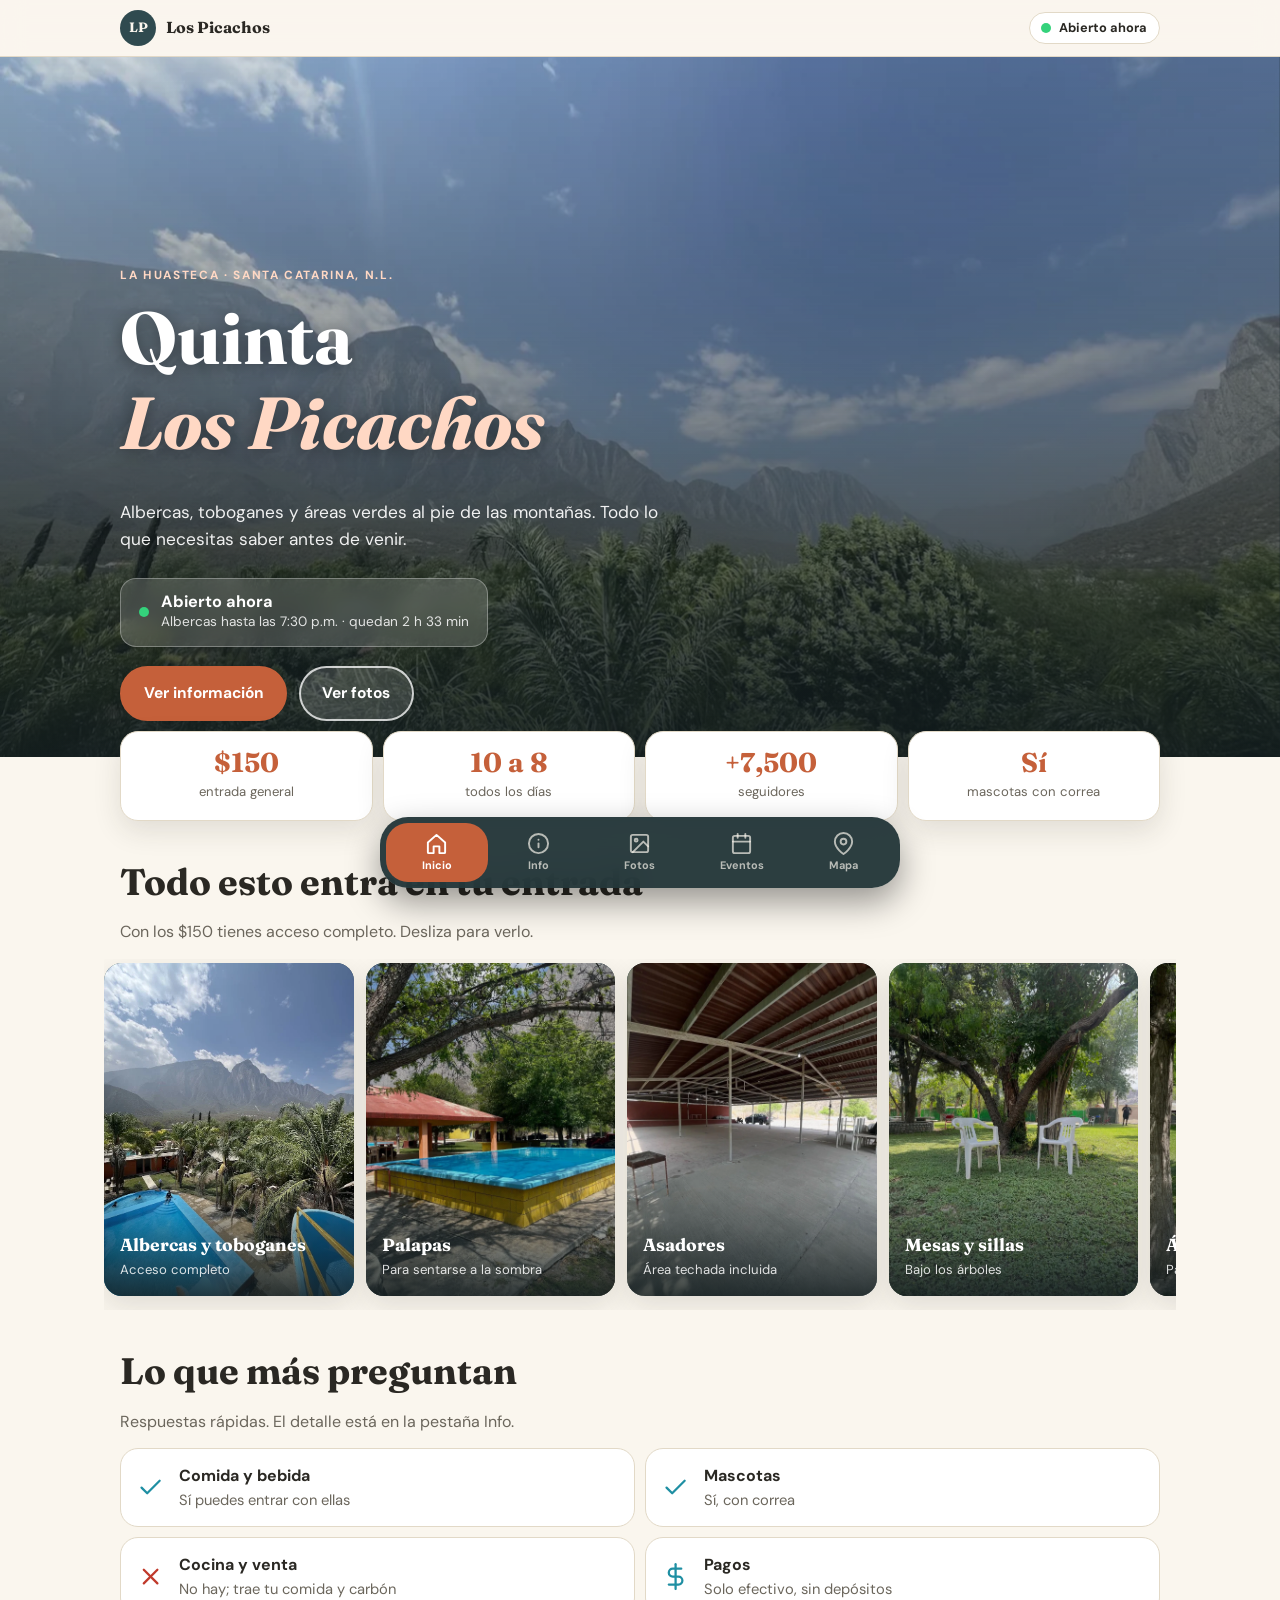
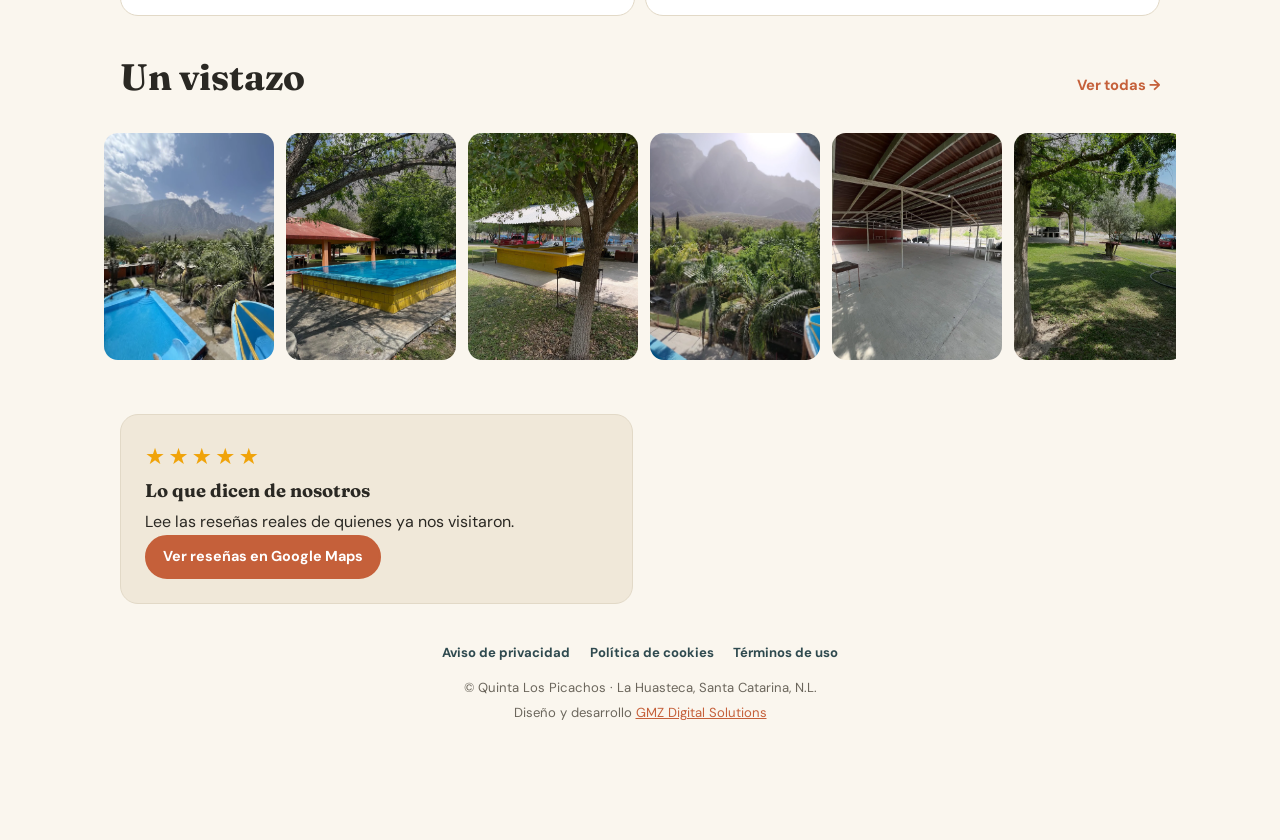
==== commit 4807042b: "Agregar aviso de privacidad, política de cookies y términos de uso - Tres páginas legales enlazadas " ====
--- a/index.html
+++ b/index.html
@@ -481,10 +481,15 @@
                     <p><b>Quinta Los Picachos</b> · La Huasteca, Santa Catarina, Nuevo León, México.</p>
                 </header>
 
-                <div class="map reveal">
-                    <iframe
-                        src="https://www.google.com/maps?q=Quinta%20Los%20Picachos%2C%20La%20Huasteca%2C%20Santa%20Catarina%2C%20Nuevo%20Le%C3%B3n&output=embed"
-                        title="Mapa de Quinta Los Picachos" loading="lazy" referrerpolicy="no-referrer-when-downgrade"></iframe>
+                <!-- El mapa de Google solo se carga cuando la persona lo pide (privacidad y velocidad) -->
+                <div class="map reveal" id="map"
+                    data-src="https://www.google.com/maps?q=Quinta%20Los%20Picachos%2C%20La%20Huasteca%2C%20Santa%20Catarina%2C%20Nuevo%20Le%C3%B3n&output=embed">
+                    <div class="map__consent" id="mapConsent">
+                        <svg class="ico" aria-hidden="true"><use href="#i-pin" /></svg>
+                        <p><b>Mapa interactivo</b></p>
+                        <p class="muted">Al cargarlo se conecta con Google Maps, que puede recibir datos de tu navegador y usar cookies. <a href="#cookies">Más información</a>.</p>
+                        <button class="btn" type="button" id="mapLoad">Cargar mapa</button>
+                    </div>
                 </div>
 
                 <div class="btn-row btn-row--center reveal">
@@ -508,7 +513,126 @@
             </div>
         </section>
 
+        <!-- ================================================= -->
+        <!-- PÁGINAS LEGALES (se abren desde el pie)           -->
+        <!-- ================================================= -->
+
+        <!-- AVISO DE PRIVACIDAD -->
+        <section class="view" data-view="privacidad" aria-label="Aviso de privacidad">
+            <div class="wrap legal">
+                <a class="back" href="#inicio">← Volver al inicio</a>
+                <header class="view__head">
+                    <p class="eyebrow">Legal</p>
+                    <h2>Aviso de privacidad</h2>
+                    <p>Última actualización: 16 de noviembre de 2026</p>
+                </header>
+
+                <h3>1. Quién es el responsable</h3>
+                <p><b data-legal="responsable">Quinta Los Picachos</b>, con domicilio en <span data-legal="domicilio">La Huasteca, Santa Catarina, Nuevo León, México</span>, es responsable del tratamiento de los datos personales que se describen en este aviso. Contacto para temas de privacidad: <span data-legal="contacto">a través de los perfiles oficiales de la quinta en redes sociales</span>.</p>
+
+                <h3>2. Qué datos recabamos</h3>
+                <p>Este sitio <b>no pide, no recibe y no almacena datos personales</b>. No tiene formularios, cuentas, comentarios ni herramientas de analítica o publicidad.</p>
+
+                <h3>3. Datos técnicos que generan terceros</h3>
+                <p>Al navegar, tu dispositivo se conecta a servicios de terceros que pueden registrar datos técnicos como tu dirección IP, tipo de navegador, dispositivo y fecha y hora de la visita:</p>
+                <ul>
+                    <li><b>Alojamiento del sitio</b> (GitHub Pages, de GitHub, Inc.).</li>
+                    <li><b>Google Fonts</b>, que entrega las tipografías de la página.</li>
+                    <li><b>Google Maps</b>, solo si tocas el botón «Cargar mapa».</li>
+                </ul>
+                <p>Esos terceros tratan los datos bajo sus propios avisos de privacidad. La quinta no tiene acceso a esa información.</p>
+
+                <h3>4. Si nos escribes</h3>
+                <p>Si decides contactarnos por redes sociales u otro medio, usaremos los datos que nos compartas (por ejemplo, tu nombre y el contenido de tu mensaje) únicamente para responder tu consulta y atender tu visita o reservación. No los usamos para otros fines, no los vendemos y no los transferimos a terceros, salvo que la ley lo exija.</p>
+
+                <h3>5. Enlaces a otros sitios</h3>
+                <p>Esta página enlaza a Google Maps, Instagram y Facebook. Al abrirlos sales de este sitio y aplican sus propias políticas.</p>
+
+                <h3>6. Tus derechos</h3>
+                <p>Tienes derecho a <b>acceder, rectificar, cancelar u oponerte</b> al tratamiento de los datos personales que nos hayas proporcionado (derechos ARCO). Para ejercerlos, escríbenos por el medio de contacto indicado arriba, con tu nombre y la descripción de lo que solicitas.</p>
+                <p>Si consideras que se vulneró tu derecho a la protección de datos personales, puedes acudir a la Secretaría Anticorrupción y Buen Gobierno, autoridad en la materia conforme a la Ley Federal de Protección de Datos Personales en Posesión de los Particulares, vigente desde el 21 de marzo de 2025.</p>
+
+                <h3>7. Menores de edad</h3>
+                <p>Este sitio no está dirigido a recabar datos de menores. Si un menor nos escribe, atenderemos su consulta con la persona adulta responsable.</p>
+
+                <h3>8. Cambios a este aviso</h3>
+                <p>Si el sitio cambia (por ejemplo, si se agrega un formulario o analítica), este aviso se actualizará en esta misma página con la fecha correspondiente.</p>
+            </div>
+        </section>
+
+        <!-- POLÍTICA DE COOKIES -->
+        <section class="view" data-view="cookies" aria-label="Política de cookies">
+            <div class="wrap legal">
+                <a class="back" href="#inicio">← Volver al inicio</a>
+                <header class="view__head">
+                    <p class="eyebrow">Legal</p>
+                    <h2>Política de cookies</h2>
+                    <p>Última actualización: 16 de noviembre de 2026</p>
+                </header>
+
+                <h3>Qué son</h3>
+                <p>Las cookies son pequeños archivos que un sitio guarda en tu navegador para recordar información o medir el uso de la página.</p>
+
+                <h3>Qué usa este sitio</h3>
+                <ul>
+                    <li><b>Cookies propias:</b> ninguna. El sitio no guarda cookies ni datos en tu navegador para seguimiento, analítica o publicidad.</li>
+                    <li><b>Tipografías (Google Fonts):</b> Google recibe tu dirección IP para entregar las fuentes de la página.</li>
+                    <li><b>Mapa (Google Maps):</b> solo se carga si tocas «Cargar mapa». Al hacerlo, Google puede establecer cookies o tecnologías similares y recibir datos de tu navegador, conforme a su propia política.</li>
+                </ul>
+
+                <h3>Por qué no mostramos un aviso de cookies</h3>
+                <p>Porque no se activa ninguna cookie no esencial sin que tú lo decidas: el único elemento que puede usarlas, el mapa, solo se carga cuando lo pides.</p>
+
+                <h3>Cómo borrarlas o bloquearlas</h3>
+                <p>Puedes eliminar o bloquear cookies desde los ajustes de privacidad de tu navegador (Chrome, Safari, Firefox, Edge u otro). Si las bloqueas, el mapa de Google puede dejar de funcionar; siempre puedes abrir la ubicación directamente en la aplicación de Google Maps.</p>
+
+                <h3>Cambios</h3>
+                <p>Si en el futuro se agregan herramientas de analítica o publicidad, esta política se actualizará y se pedirá tu consentimiento antes de activarlas.</p>
+            </div>
+        </section>
+
+        <!-- TÉRMINOS DE USO -->
+        <section class="view" data-view="terminos" aria-label="Términos de uso">
+            <div class="wrap legal">
+                <a class="back" href="#inicio">← Volver al inicio</a>
+                <header class="view__head">
+                    <p class="eyebrow">Legal</p>
+                    <h2>Términos de uso</h2>
+                    <p>Última actualización: 16 de noviembre de 2026</p>
+                </header>
+
+                <h3>1. Sitio informativo</h3>
+                <p>Este sitio presenta información sobre Quinta Los Picachos: horarios, entrada, reglamento, qué incluye, fotos y ubicación. Al usarlo aceptas estos términos.</p>
+
+                <h3>2. Horarios, precios y reglas</h3>
+                <p>Los horarios, precios (en pesos mexicanos) y reglas pueden cambiar sin previo aviso. Procuramos mantener la información al día, pero no garantizamos que esté libre de errores. En caso de diferencia, aplica lo que informe la administración en la quinta. El reglamento publicado es un resumen; en el lugar pueden aplicarse las indicaciones del personal.</p>
+
+                <h3>3. Reservaciones</h3>
+                <p>Este sitio no recibe ni confirma reservaciones. Ninguna palapa, mesa ni evento queda apartado hasta que la administración lo confirme directamente. La disponibilidad se revisa con la administración.</p>
+
+                <h3>4. Contenido del sitio</h3>
+                <p>Los textos, fotografías y el diseño de este sitio pertenecen a la quinta o a sus autores, y no pueden copiarse ni usarse con fines comerciales sin autorización por escrito.</p>
+
+                <h3>5. Servicios y enlaces de terceros</h3>
+                <p>El mapa, las reseñas y las redes sociales dependen de servicios de terceros (Google, Instagram, Facebook), cuyo contenido y políticas no controlamos. Las reseñas en Google Maps son opiniones de sus autores.</p>
+
+                <h3>6. Disponibilidad del sitio</h3>
+                <p>El sitio puede no estar disponible o cambiar en cualquier momento por mantenimiento, fallas de internet o de los servicios que lo alojan. No nos hacemos responsables por interrupciones ni por daños derivados del uso de la información del sitio.</p>
+
+                <h3>7. Privacidad y cookies</h3>
+                <p>Consulta el <a href="#privacidad">Aviso de privacidad</a> y la <a href="#cookies">Política de cookies</a>.</p>
+
+                <h3>8. Ley aplicable</h3>
+                <p>Estos términos se rigen por las leyes de México. Para cualquier controversia serán competentes los tribunales del estado de Nuevo León.</p>
+            </div>
+        </section>
+
         <footer class="footer">
+            <nav class="footer__legal" aria-label="Información legal">
+                <a href="#privacidad">Aviso de privacidad</a>
+                <a href="#cookies">Política de cookies</a>
+                <a href="#terminos">Términos de uso</a>
+            </nav>
             <p>© Quinta Los Picachos · La Huasteca, Santa Catarina, N.L.</p>
             <p>Diseño y desarrollo <a href="https://gamezun.github.io/Gamez.web/" target="_blank" rel="noopener">GMZ Digital Solutions</a></p>
         </footer>
--- a/styles.css
+++ b/styles.css
@@ -1429,3 +1429,97 @@
         scroll-behavior: auto;
     }
 }
+
+/* ---------- Páginas legales ---------- */
+.legal {
+    max-width: 720px;
+    padding-bottom: 20px;
+}
+
+.legal .back {
+    display: inline-block;
+    margin-top: 20px;
+    font-weight: 700;
+    font-size: 0.92rem;
+    color: var(--terracota);
+    text-decoration: none;
+}
+
+.legal h3 {
+    margin-top: 1.6rem;
+    font-size: 1.1rem;
+    color: var(--montana);
+}
+
+.legal ul {
+    padding-left: 1.2rem;
+    margin: 0 0 1em;
+}
+
+.legal li {
+    margin-bottom: 0.4rem;
+}
+
+.legal a:not(.back) {
+    color: var(--terracota);
+    font-weight: 700;
+}
+
+.footer__legal {
+    display: flex;
+    flex-wrap: wrap;
+    justify-content: center;
+    gap: 0.4rem 1.2rem;
+    margin-bottom: 0.9rem;
+}
+
+.footer__legal a {
+    color: var(--montana);
+    font-weight: 700;
+    text-decoration: none;
+}
+
+.footer__legal a:hover {
+    text-decoration: underline;
+}
+
+/* Cuando se está en una página legal, ninguna pestaña del menú está activa */
+.tabbar.sin-activa .tabbar__pill {
+    opacity: 0;
+}
+
+/* ---------- Mapa con consentimiento ---------- */
+.map__consent {
+    height: 100%;
+    display: flex;
+    flex-direction: column;
+    align-items: center;
+    justify-content: center;
+    gap: 0.4rem;
+    padding: 24px;
+    text-align: center;
+    background:
+        radial-gradient(circle at 20% 20%, rgba(31, 143, 163, 0.18), transparent 55%),
+        radial-gradient(circle at 80% 80%, rgba(197, 96, 58, 0.18), transparent 55%),
+        var(--arena);
+}
+
+.map__consent .ico {
+    width: 2.6rem;
+    height: 2.6rem;
+    color: var(--terracota);
+}
+
+.map__consent p {
+    margin: 0;
+    max-width: 34ch;
+}
+
+.map__consent .btn {
+    margin-top: 0.8rem;
+}
+
+.map__consent a {
+    color: var(--terracota);
+    font-weight: 700;
+}
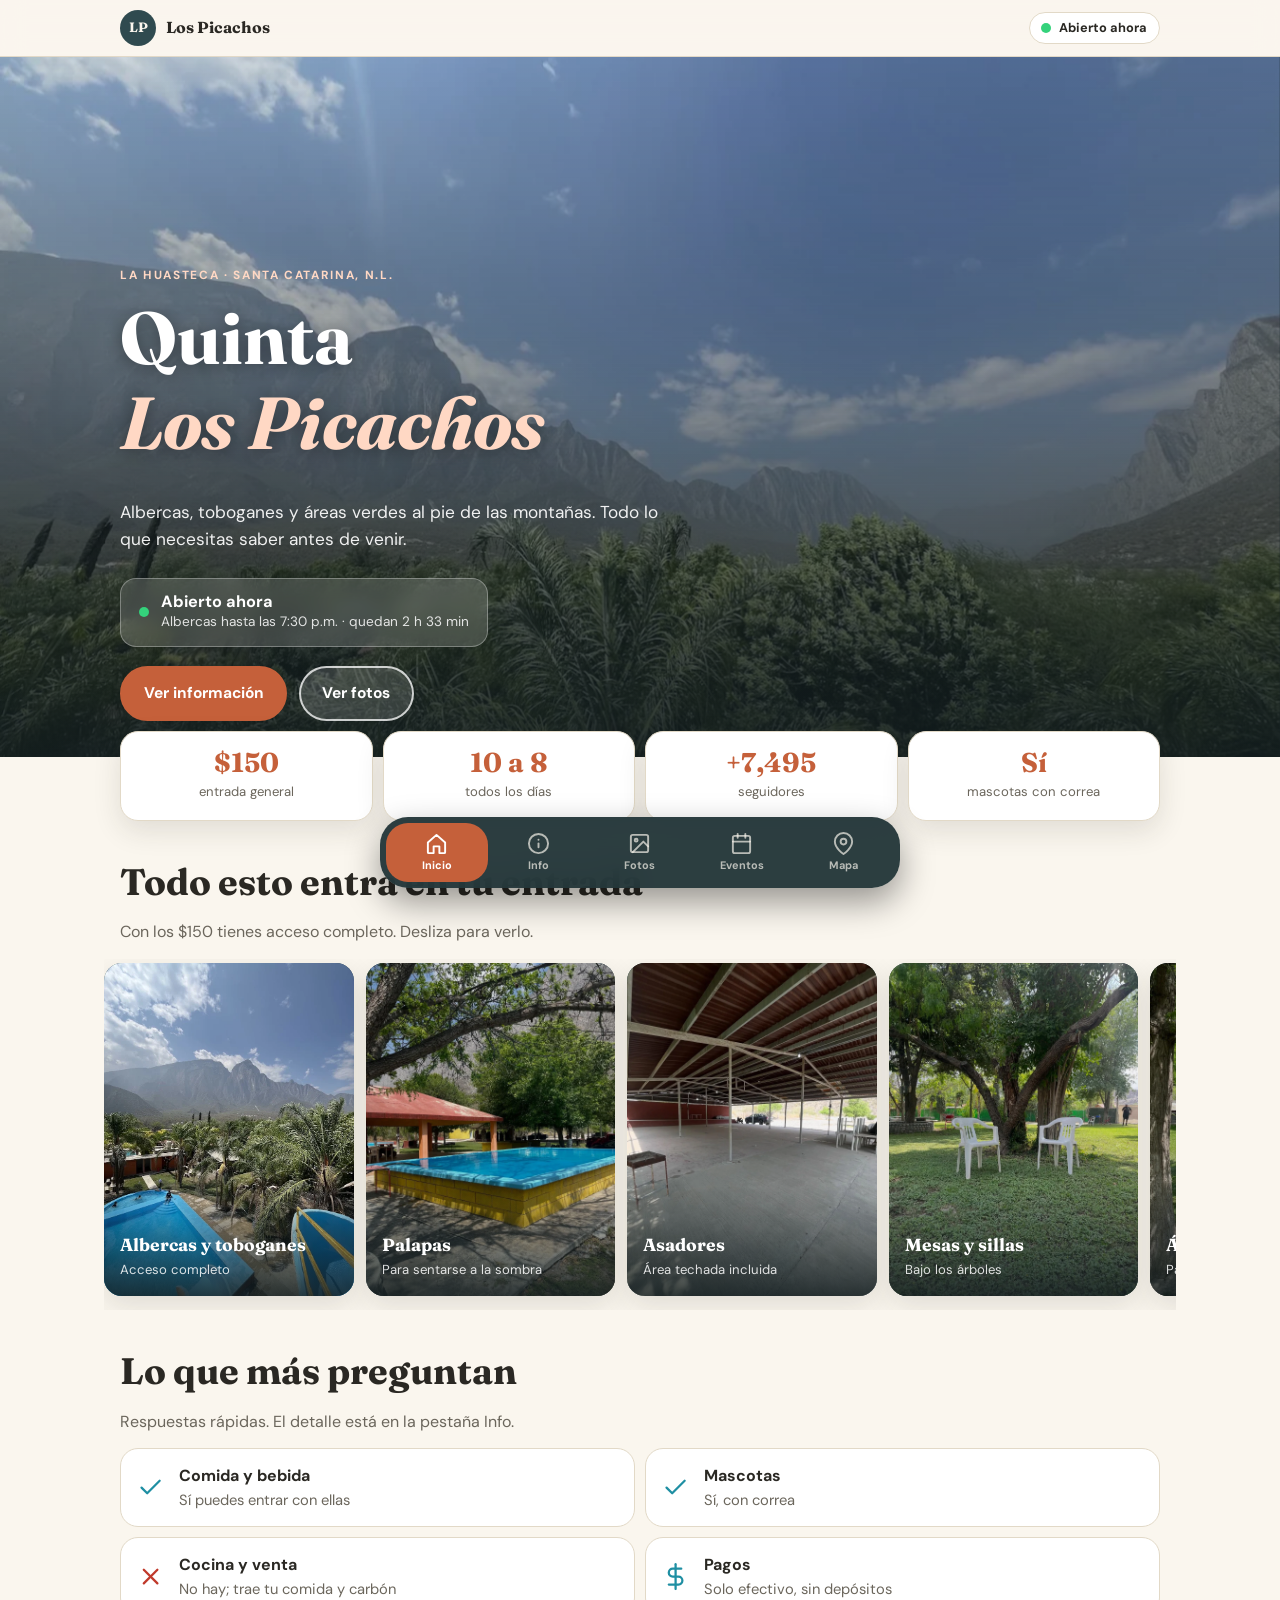
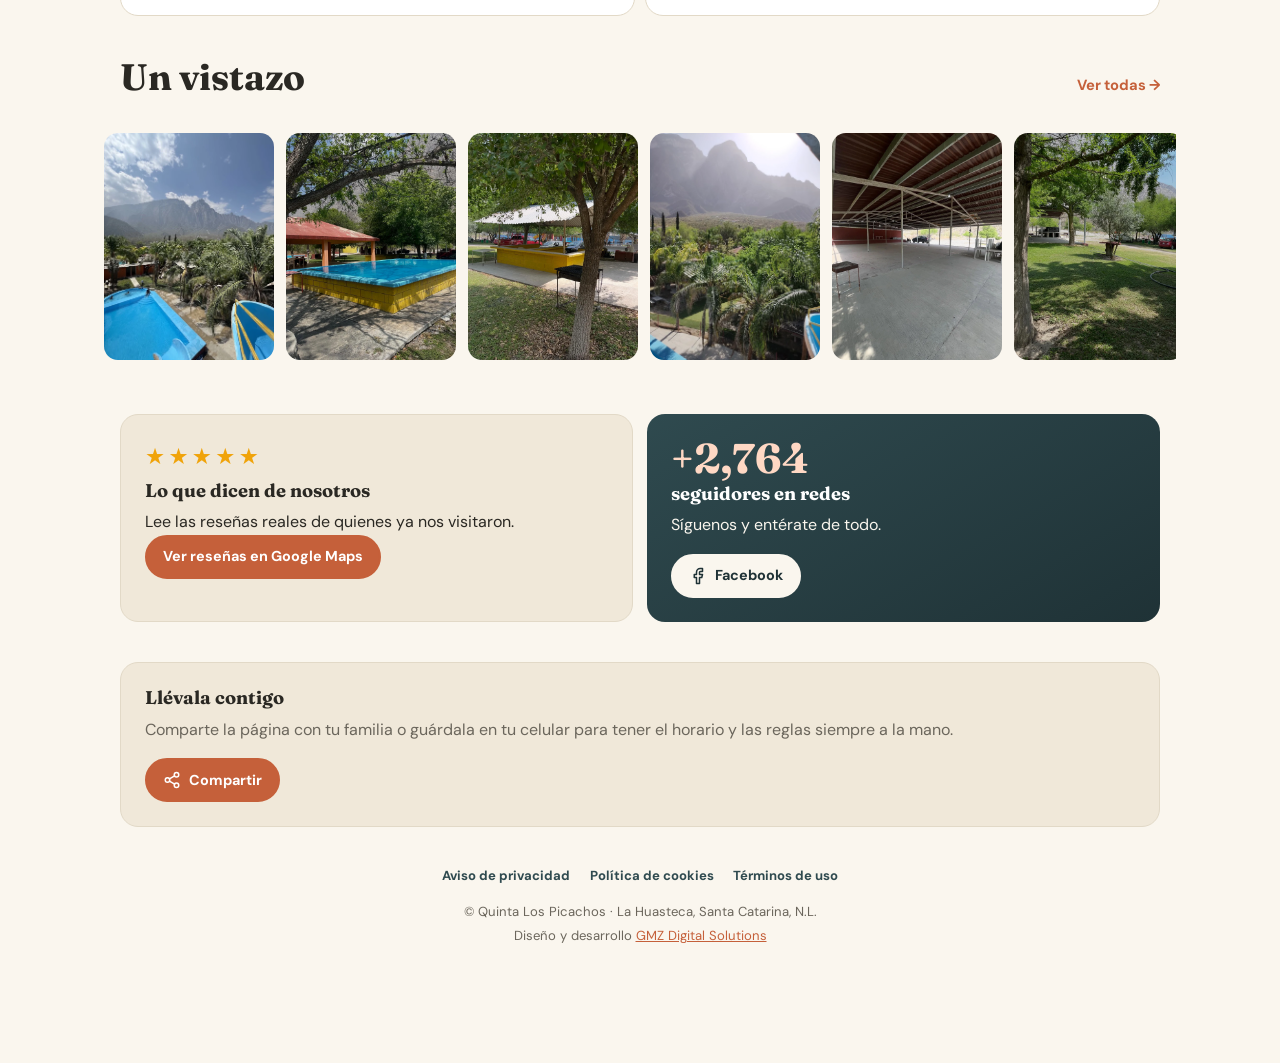
==== commit 68ec8d84: "Mapa con vistas y ruta, app instalable, compartir, aviso editable y SEO - Mapa de Google con vistas " ====
--- a/index.html
+++ b/index.html
@@ -7,9 +7,17 @@
     <title>Quinta Los Picachos | Horarios, reglamento y fotos · La Huasteca, Santa Catarina</title>
     <meta name="description" content="Quinta Los Picachos en La Huasteca, Santa Catarina, N.L. Abierto todos los días de 10 a.m. a 8 p.m. Entrada $150. Albercas, toboganes, palapas, asadores y áreas verdes. Consulta horarios, reglamento y fotos.">
     <meta name="theme-color" content="#1f3236">
+    <link rel="canonical" href="https://gamezun.github.io/Quinta-los-pciachos/">
+    <link rel="manifest" href="manifest.webmanifest">
+    <link rel="apple-touch-icon" href="assets/icons/apple-touch-icon.png">
+    <meta name="apple-mobile-web-app-capable" content="yes">
+    <meta name="mobile-web-app-capable" content="yes">
+    <meta name="apple-mobile-web-app-title" content="Los Picachos">
+    <meta name="apple-mobile-web-app-status-bar-style" content="black-translucent">
 
     <!-- Al compartir el enlace -->
     <meta property="og:type" content="website">
+    <meta property="og:url" content="https://gamezun.github.io/Quinta-los-pciachos/">
     <meta property="og:title" content="Quinta Los Picachos | La Huasteca">
     <meta property="og:description" content="Abierto todos los días de 10 a.m. a 8 p.m. Entrada $150. Albercas, toboganes, palapas y áreas verdes.">
     <meta property="og:image" content="https://gamezun.github.io/Quinta-los-pciachos/assets/hero.webp">
@@ -62,6 +70,9 @@
         <symbol id="i-right" viewBox="0 0 24 24"><polyline points="9 18 15 12 9 6" /></symbol>
         <symbol id="i-dollar" viewBox="0 0 24 24"><line x1="12" y1="1" x2="12" y2="23" /><path d="M17 5H9.5a3.5 3.5 0 0 0 0 7h5a3.5 3.5 0 0 1 0 7H6" /></symbol>
         <symbol id="i-rules" viewBox="0 0 24 24"><path d="M9 11l3 3L22 4" /><path d="M21 12v7a2 2 0 0 1-2 2H5a2 2 0 0 1-2-2V5a2 2 0 0 1 2-2h11" /></symbol>
+        <symbol id="i-share" viewBox="0 0 24 24"><circle cx="18" cy="5" r="3" /><circle cx="6" cy="12" r="3" /><circle cx="18" cy="19" r="3" /><line x1="8.59" y1="13.51" x2="15.42" y2="17.49" /><line x1="15.41" y1="6.51" x2="8.59" y2="10.49" /></symbol>
+        <symbol id="i-download" viewBox="0 0 24 24"><path d="M21 15v4a2 2 0 0 1-2 2H5a2 2 0 0 1-2-2v-4" /><polyline points="7 10 12 15 17 10" /><line x1="12" y1="15" x2="12" y2="3" /></symbol>
+        <symbol id="i-route" viewBox="0 0 24 24"><circle cx="6" cy="19" r="3" /><path d="M9 19h8.5a3.5 3.5 0 0 0 0-7h-11a3.5 3.5 0 0 1 0-7H15" /><circle cx="18" cy="5" r="3" /></symbol>
         <symbol id="i-gift" viewBox="0 0 24 24"><polyline points="20 12 20 22 4 22 4 12" /><rect x="2" y="7" width="20" height="5" /><line x1="12" y1="22" x2="12" y2="7" /><path d="M12 7H7.5a2.5 2.5 0 0 1 0-5C11 2 12 7 12 7z" /><path d="M12 7h4.5a2.5 2.5 0 0 0 0-5C13 2 12 7 12 7z" /></symbol>
     </svg>
 
@@ -76,6 +87,9 @@
 
     <main id="app">
 
+        <!-- Aviso editable desde CONFIG.aviso en script.js (temporada de lluvias, cierres, etc.) -->
+        <div class="aviso" id="aviso" role="status" hidden></div>
+
         <!-- ================================================= -->
         <!-- INICIO                                            -->
         <!-- ================================================= -->
@@ -120,7 +134,7 @@
                         <small>todos los días</small>
                     </article>
                     <article class="stat">
-                        <b>+<span data-count="7500" data-sep="1">7,500</span></b>
+                        <b>+<span data-count="7500" data-sep="1" data-seguidores>7,500</span></b>
                         <small>seguidores</small>
                     </article>
                     <article class="stat">
@@ -203,7 +217,7 @@
                     </article>
 
                     <article class="panel panel--teal" data-hide-if-empty>
-                        <p class="panel__big">+<span data-count="7500" data-sep="1">7,500</span></p>
+                        <p class="panel__big">+<span data-count="7500" data-sep="1" data-seguidores>7,500</span></p>
                         <h3>seguidores en redes</h3>
                         <p>Síguenos y entérate de todo.</p>
                         <div class="btn-row">
@@ -211,6 +225,17 @@
                             <a class="btn btn--small btn--light" data-link="facebook" hidden><svg class="ico" aria-hidden="true"><use href="#i-facebook" /></svg>Facebook</a>
                         </div>
                     </article>
+                </section>
+
+                <!-- Compartir e instalar -->
+                <section class="share reveal" aria-label="Compartir e instalar">
+                    <h3>Llévala contigo</h3>
+                    <p>Comparte la página con tu familia o guárdala en tu celular para tener el horario y las reglas siempre a la mano.</p>
+                    <div class="btn-row">
+                        <button class="btn btn--small" type="button" id="shareBtn"><svg class="ico" aria-hidden="true"><use href="#i-share" /></svg>Compartir</button>
+                        <button class="btn btn--small btn--outline" type="button" id="installBtn" hidden><svg class="ico" aria-hidden="true"><use href="#i-download" /></svg>Instalar como app</button>
+                    </div>
+                    <p class="muted" id="iosHint" hidden>En iPhone: toca <b>Compartir</b> en Safari y luego <b>Agregar a pantalla de inicio</b>.</p>
                 </section>
 
             </div>
@@ -492,17 +517,26 @@
                     </div>
                 </div>
 
+                <div class="filters map__modes" id="mapModes" role="group" aria-label="Tipo de mapa" hidden>
+                    <button class="chip active" type="button" data-modo="mapa">Mapa</button>
+                    <button class="chip" type="button" data-modo="satelite">Satélite</button>
+                    <button class="chip" type="button" data-modo="ruta">Ruta desde La Huasteca</button>
+                </div>
+
                 <div class="btn-row btn-row--center reveal">
-                    <a class="btn" target="_blank" rel="noopener"
+                    <a class="btn" target="_blank" rel="noopener" data-maps="ruta"
+                        href="https://www.google.com/maps/dir/?api=1&origin=Entrada%20Parque%20Ecol%C3%B3gico%20La%20Huasteca%2C%20Santa%20Catarina%2C%20Nuevo%20Le%C3%B3n&destination=Quinta%20Los%20Picachos%2C%20La%20Huasteca%2C%20Santa%20Catarina%2C%20Nuevo%20Le%C3%B3n&travelmode=driving">
+                        <svg class="ico" aria-hidden="true"><use href="#i-route" /></svg>Cómo llegar desde La Huasteca</a>
+                    <a class="btn btn--outline" target="_blank" rel="noopener" data-maps="lugar"
                         href="https://www.google.com/maps/search/?api=1&query=Quinta%20Los%20Picachos%20La%20Huasteca%20Santa%20Catarina%20Nuevo%20Leon">
                         <svg class="ico" aria-hidden="true"><use href="#i-pin" /></svg>Abrir en Google Maps</a>
-                    <a class="btn btn--outline" target="_blank" rel="noopener"
+                    <a class="btn btn--outline" target="_blank" rel="noopener" data-maps="lugar"
                         href="https://www.google.com/maps/search/?api=1&query=Quinta%20Los%20Picachos%20La%20Huasteca%20Santa%20Catarina%20Nuevo%20Leon">
                         <svg class="ico" aria-hidden="true"><use href="#i-star" /></svg>Ver reseñas</a>
                 </div>
 
                 <section class="panel panel--teal reveal" data-hide-if-empty>
-                    <p class="panel__big">+<span data-count="7500" data-sep="1">7,500</span> seguidores</p>
+                    <p class="panel__big">+<span data-count="7500" data-sep="1" data-seguidores>7,500</span> seguidores</p>
                     <p>Síguenos en redes para ver novedades.</p>
                     <div class="btn-row">
                         <a class="btn btn--small btn--light" data-link="instagram" hidden><svg class="ico" aria-hidden="true"><use href="#i-instagram" /></svg>Instagram</a>
@@ -576,6 +610,7 @@
                 <h3>Qué usa este sitio</h3>
                 <ul>
                     <li><b>Cookies propias:</b> ninguna. El sitio no guarda cookies ni datos en tu navegador para seguimiento, analítica o publicidad.</li>
+                    <li><b>Copia de los archivos del sitio:</b> para abrir más rápido y funcionar sin conexión, tu navegador guarda una copia de los archivos de esta página (imágenes, estilos y textos). No contiene datos personales y puedes borrarla desde los ajustes de tu navegador.</li>
                     <li><b>Tipografías (Google Fonts):</b> Google recibe tu dirección IP para entregar las fuentes de la página.</li>
                     <li><b>Mapa (Google Maps):</b> solo se carga si tocas «Cargar mapa». Al hacerlo, Google puede establecer cookies o tecnologías similares y recibir datos de tu navegador, conforme a su propia política.</li>
                 </ul>
--- a/styles.css
+++ b/styles.css
@@ -1523,3 +1523,89 @@
     color: var(--terracota);
     font-weight: 700;
 }
+
+/* ---------- Aviso editable ---------- */
+.aviso {
+    padding: 10px 16px;
+    text-align: center;
+    font-size: 0.92rem;
+    font-weight: 700;
+    background: var(--turquesa);
+    color: var(--blanco);
+}
+
+.aviso[data-tipo="alerta"] {
+    background: var(--ambar);
+    color: #3a2a00;
+}
+
+.aviso[hidden] {
+    display: none;
+}
+
+/* ---------- Compartir e instalar ---------- */
+.share {
+    margin-top: 40px;
+    padding: 24px;
+    border-radius: var(--radio);
+    background: var(--arena);
+    border: 1px solid var(--linea);
+}
+
+.share p:not(.muted) {
+    color: var(--suave);
+}
+
+.share .muted {
+    margin: 0.8rem 0 0;
+}
+
+.share .btn--outline .ico {
+    color: currentColor;
+}
+
+/* ---------- Tipo de mapa ---------- */
+.map__modes {
+    position: static;
+    margin: 12px 0 0;
+    padding: 0;
+    background: none;
+    justify-content: center;
+}
+
+.map__modes[hidden] {
+    display: none;
+}
+
+/* ---------- Mensaje breve ---------- */
+.toast {
+    position: fixed;
+    left: 50%;
+    bottom: calc(100px + env(safe-area-inset-bottom));
+    transform: translate(-50%, 16px);
+    z-index: 120;
+    padding: 0.7em 1.2em;
+    border-radius: 999px;
+    background: var(--noche);
+    color: var(--crema);
+    font-size: 0.9rem;
+    font-weight: 700;
+    box-shadow: var(--sombra);
+    opacity: 0;
+    pointer-events: none;
+    transition: opacity 0.25s, transform 0.25s;
+    max-width: calc(100% - 32px);
+    text-align: center;
+}
+
+.toast.on {
+    opacity: 1;
+    transform: translate(-50%, 0);
+}
+
+/* Los botones de tipo de mapa se acomodan en varias líneas en vez de recortarse */
+.map__modes {
+    flex-wrap: wrap;
+    overflow: visible;
+    margin-inline: 0;
+}
